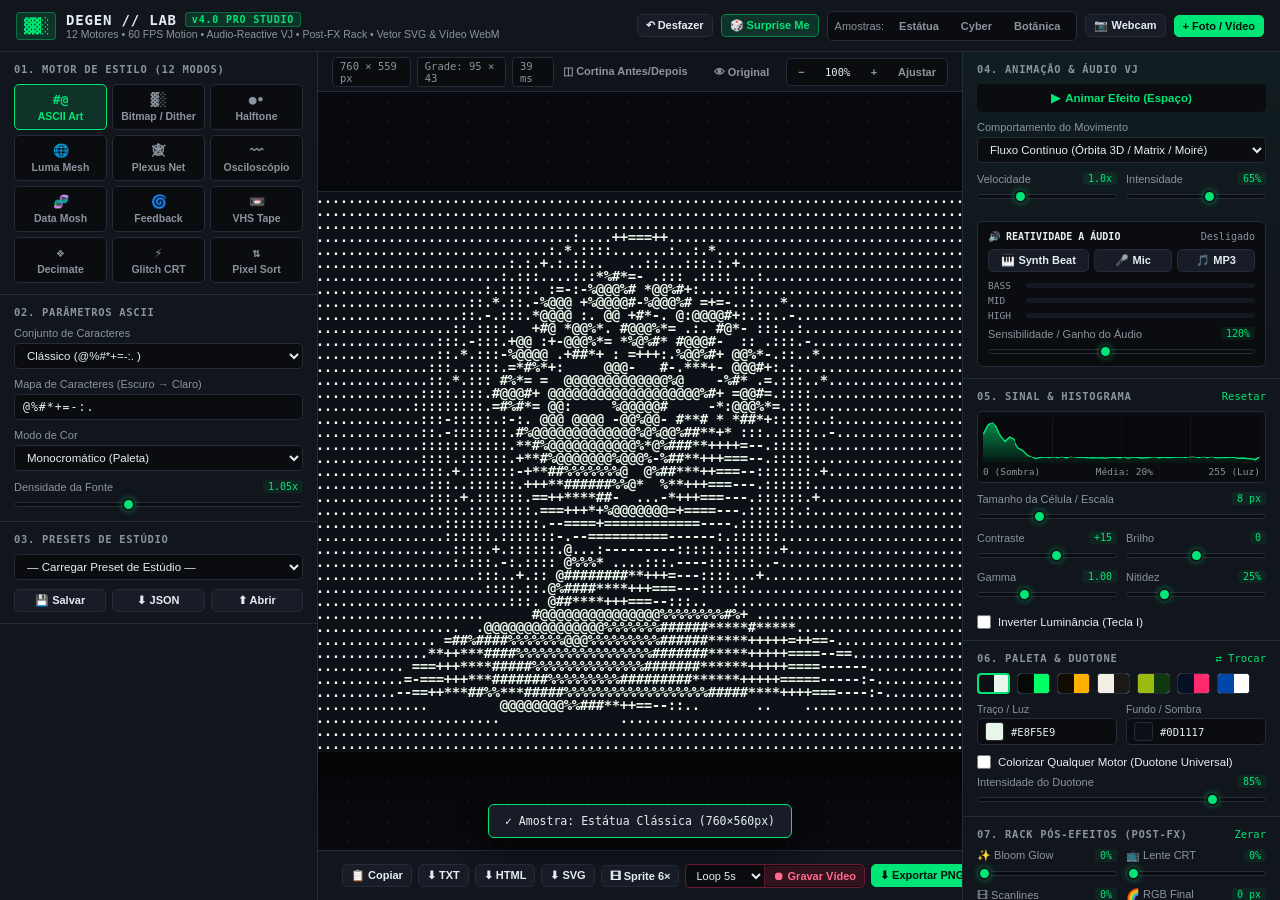
==== DEGEN-LAB-v4-Portable.html @ f3ec1446 "feat: release DEGEN // LAB v4.0 PRO STUDIO (12 generative engines, 60fps motion, audio-reactive VJ, " ====
<!DOCTYPE html>
<html lang="pt-BR">
<head>
  <meta charset="UTF-8" />
  <meta name="viewport" content="width=device-width, initial-scale=1.0" />
  <title>DEGEN // LAB v4.0 PRO — Estúdio de Arte Generativa & Sintetizador Visual</title>
  <style>
:root {
  --bg-root: #0a0c10;
  --bg-panel: #11151c;
  --bg-panel-elevated: #171c26;
  --bg-canvas: #07090c;
  --border-color: #242c3a;
  --border-highlight: #374357;
  --text-primary: #e6edf3;
  --text-secondary: #8b949e;
  --text-muted: #586069;
  --accent: #00e676;
  --accent-hover: #26ff8e;
  --accent-dim: rgba(0, 230, 118, 0.14);
  --amber: #ffb000;
  --danger: #ff3366;
  --danger-dim: rgba(255, 51, 102, 0.16);
  --font-mono: 'JetBrains Mono', 'Fira Code', 'SF Mono', 'Menlo', 'Consolas', monospace;
  --font-sans: -apple-system, BlinkMacSystemFont, 'Inter', 'Segoe UI', Roboto, sans-serif;
}

* {
  box-sizing: border-box;
  margin: 0;
  padding: 0;
}

html, body {
  height: 100%;
  width: 100%;
  background-color: var(--bg-root);
  color: var(--text-primary);
  font-family: var(--font-sans);
  font-size: 12.5px;
  overflow: hidden;
  user-select: none;
}

.app-shell {
  display: flex;
  flex-direction: column;
  height: 100vh;
  width: 100vw;
}

/* Topbar */
.topbar {
  height: 52px;
  background-color: var(--bg-panel);
  border-bottom: 1px solid var(--border-color);
  display: flex;
  align-items: center;
  justify-content: space-between;
  padding: 0 16px;
  flex-shrink: 0;
}

.brand {
  display: flex;
  align-items: center;
  gap: 10px;
}

.brand-badge {
  font-family: var(--font-mono);
  font-size: 15px;
  color: var(--accent);
  background: var(--accent-dim);
  border: 1px solid rgba(0, 230, 118, 0.35);
  padding: 4px 7px;
  border-radius: 4px;
  letter-spacing: -1px;
}

.brand h1 {
  font-family: var(--font-mono);
  font-size: 14px;
  font-weight: 700;
  letter-spacing: 0.8px;
  color: var(--text-primary);
  display: flex;
  align-items: center;
  gap: 8px;
}

.version-tag {
  font-size: 10px;
  color: var(--accent);
  background: var(--accent-dim);
  border: 1px solid rgba(0, 230, 118, 0.3);
  padding: 1px 6px;
  border-radius: 3px;
}

.brand-sub {
  font-size: 10.5px;
  color: var(--text-secondary);
}

.topbar-actions {
  display: flex;
  align-items: center;
  gap: 8px;
}

.sample-group {
  display: flex;
  align-items: center;
  gap: 4px;
  background: var(--bg-root);
  padding: 3px 7px;
  border-radius: 5px;
  border: 1px solid var(--border-color);
}

.label-inline {
  font-size: 11px;
  color: var(--text-secondary);
  margin-right: 2px;
}

/* Workspace Dual-Sidebar Layout */
.workspace {
  display: flex;
  flex: 1;
  overflow: hidden;
}

.sidebar {
  width: 318px;
  background-color: var(--bg-panel);
  overflow-y: auto;
  display: flex;
  flex-direction: column;
  flex-shrink: 0;
}

.sidebar-left {
  border-right: 1px solid var(--border-color);
}

.sidebar-right {
  border-left: 1px solid var(--border-color);
}

.sidebar::-webkit-scrollbar {
  width: 5px;
}

.sidebar::-webkit-scrollbar-thumb {
  background: var(--border-color);
  border-radius: 3px;
}

.panel-section {
  padding: 11px 14px;
  border-bottom: 1px solid var(--border-color);
}

.anim-section {
  background: linear-gradient(180deg, rgba(0, 230, 118, 0.04) 0%, rgba(17, 21, 28, 0) 100%);
}

.section-header {
  display: flex;
  align-items: center;
  justify-content: space-between;
  margin-bottom: 9px;
}

.section-title {
  font-family: var(--font-mono);
  font-size: 10.5px;
  font-weight: 700;
  letter-spacing: 0.7px;
  color: var(--text-secondary);
}

.live-badge {
  font-family: var(--font-mono);
  font-size: 10px;
  font-weight: 700;
  color: var(--accent);
  background: var(--accent-dim);
  padding: 2px 7px;
  border-radius: 10px;
  animation: pulseBadge 1.4s infinite ease-in-out;
}

@keyframes pulseBadge {
  0%, 100% { opacity: 1; }
  50% { opacity: 0.45; }
}

/* Mode Tabs (3x4 Symmetrical Grid) */
.mode-tabs {
  display: grid;
  grid-template-columns: repeat(3, 1fr);
  gap: 5px;
}

.mode-tab {
  background: var(--bg-root);
  border: 1px solid var(--border-color);
  color: var(--text-secondary);
  padding: 7px 4px;
  border-radius: 5px;
  cursor: pointer;
  display: flex;
  flex-direction: column;
  align-items: center;
  gap: 3px;
  font-size: 10.5px;
  font-weight: 600;
  transition: all 0.14s ease;
}

.mode-tab:hover {
  border-color: var(--border-highlight);
  color: var(--text-primary);
}

.mode-tab.active {
  background: var(--accent-dim);
  border-color: var(--accent);
  color: var(--accent);
}

.mode-icon {
  font-family: var(--font-mono);
  font-size: 13px;
  font-weight: 700;
}

/* Animation Toggle Button */
.btn-anim-toggle {
  width: 100%;
  background: var(--bg-root);
  border: 1px solid var(--accent);
  color: var(--accent);
  padding: 8px 10px;
  border-radius: 5px;
  font-family: var(--font-mono);
  font-size: 11.5px;
  font-weight: 700;
  cursor: pointer;
  display: flex;
  align-items: center;
  justify-content: center;
  gap: 8px;
  transition: all 0.15s ease;
}

.btn-anim-toggle:hover {
  background: var(--accent-dim);
}

.btn-anim-toggle.active {
  background: var(--accent);
  color: #03140a;
  box-shadow: 0 0 16px rgba(0, 230, 118, 0.35);
}

/* Audio-Reactive VJ Box */
.audio-box {
  margin-top: 10px;
  padding: 9px 10px;
  background: var(--bg-root);
  border: 1px solid var(--border-color);
  border-radius: 6px;
}

.audio-header {
  display: flex;
  align-items: center;
  justify-content: space-between;
  margin-bottom: 7px;
}

.audio-title {
  font-family: var(--font-mono);
  font-size: 10px;
  font-weight: 700;
  color: var(--text-primary);
}

.audio-status {
  font-family: var(--font-mono);
  font-size: 10px;
  color: var(--text-secondary);
}

.audio-status.live {
  color: var(--amber);
}

.audio-buttons-row {
  display: grid;
  grid-template-columns: 1.3fr 1fr 1fr;
  gap: 5px;
  margin-bottom: 8px;
}

.audio-meters {
  display: flex;
  flex-direction: column;
  gap: 4px;
}

.meter-row {
  display: flex;
  align-items: center;
  gap: 8px;
  font-family: var(--font-mono);
  font-size: 9.5px;
  color: var(--text-secondary);
}

.meter-row span {
  width: 30px;
}

.meter-track {
  flex: 1;
  height: 5px;
  background: #141923;
  border-radius: 3px;
  overflow: hidden;
}

.meter-fill {
  height: 100%;
  width: 0%;
  background: linear-gradient(90deg, var(--accent), var(--amber), var(--danger));
  transition: width 0.04s linear;
}

/* Histogram */
.histogram-wrap {
  background: var(--bg-root);
  border: 1px solid var(--border-color);
  border-radius: 5px;
  padding: 5px;
  margin-bottom: 9px;
}

#histogram-canvas {
  width: 100%;
  height: 46px;
  display: block;
  border-radius: 3px;
}

.histogram-meta {
  display: flex;
  justify-content: space-between;
  font-family: var(--font-mono);
  font-size: 9.5px;
  color: var(--text-secondary);
  margin-top: 3px;
}

/* Preset Actions */
.preset-actions-row {
  display: grid;
  grid-template-columns: repeat(3, 1fr);
  gap: 6px;
}

/* Controls */
.two-col-controls {
  display: grid;
  grid-template-columns: 1fr 1fr;
  gap: 9px;
}

.control-group {
  margin-bottom: 9px;
}

.control-group:last-child {
  margin-bottom: 0;
}

.control-group label {
  display: block;
  font-size: 11px;
  color: var(--text-secondary);
  margin-bottom: 4px;
}

.control-label-row {
  display: flex;
  justify-content: space-between;
  align-items: center;
  margin-bottom: 3px;
}

.control-label-row label {
  margin-bottom: 0;
}

.control-value {
  font-family: var(--font-mono);
  font-size: 10px;
  color: var(--accent);
  background: rgba(0, 230, 118, 0.08);
  padding: 1px 5px;
  border-radius: 3px;
}

select,
input[type="text"] {
  width: 100%;
  background: var(--bg-root);
  border: 1px solid var(--border-color);
  color: var(--text-primary);
  padding: 5px 8px;
  border-radius: 5px;
  font-size: 11.5px;
  font-family: var(--font-sans);
  outline: none;
  transition: border-color 0.15s;
}

input[type="text"] {
  font-family: var(--font-mono);
  letter-spacing: 1px;
}

select:focus,
input[type="text"]:focus {
  border-color: var(--accent);
}

/* Range Sliders */
input[type="range"] {
  -webkit-appearance: none;
  appearance: none;
  width: 100%;
  height: 5px;
  background: var(--bg-root);
  border: 1px solid var(--border-color);
  border-radius: 4px;
  outline: none;
  cursor: pointer;
}

input[type="range"]::-webkit-slider-thumb {
  -webkit-appearance: none;
  appearance: none;
  width: 13px;
  height: 13px;
  border-radius: 50%;
  background: var(--accent);
  cursor: pointer;
  border: 2px solid var(--bg-panel);
  box-shadow: 0 0 6px rgba(0, 230, 118, 0.5);
}

.checkbox-row {
  margin-top: 6px;
}

.toggle-label {
  display: flex;
  align-items: center;
  gap: 7px;
  cursor: pointer;
  font-size: 11.5px;
  color: var(--text-primary);
}

.toggle-label input[type="checkbox"] {
  accent-color: var(--accent);
  width: 14px;
  height: 14px;
  cursor: pointer;
}

/* Palette & Color Pickers */
.palette-presets {
  display: flex;
  gap: 7px;
  margin-bottom: 9px;
  flex-wrap: wrap;
}

.palette-chip {
  width: 33px;
  height: 21px;
  border-radius: 4px;
  border: 1px solid var(--border-color);
  overflow: hidden;
  display: flex;
  cursor: pointer;
  padding: 0;
  transition: transform 0.12s, border-color 0.12s;
}

.palette-chip:hover {
  transform: translateY(-1px);
  border-color: var(--text-primary);
}

.palette-chip.active {
  border: 2px solid var(--accent);
  box-shadow: 0 0 0 1px var(--bg-panel);
}

.palette-chip span {
  flex: 1;
  height: 100%;
}

.color-pickers-row {
  display: grid;
  grid-template-columns: 1fr 1fr;
  gap: 9px;
}

.color-picker-field label {
  display: block;
  font-size: 10.5px;
  color: var(--text-secondary);
  margin-bottom: 3px;
}

.color-input-wrap {
  display: flex;
  align-items: center;
  gap: 7px;
  background: var(--bg-root);
  border: 1px solid var(--border-color);
  padding: 3px 7px;
  border-radius: 5px;
}

.color-input-wrap input[type="color"] {
  -webkit-appearance: none;
  border: none;
  width: 19px;
  height: 19px;
  border-radius: 3px;
  cursor: pointer;
  background: transparent;
}

.color-input-wrap input[type="color"]::-webkit-color-swatch-wrapper {
  padding: 0;
}

.color-input-wrap input[type="color"]::-webkit-color-swatch {
  border: 1px solid var(--border-color);
  border-radius: 3px;
}

.color-input-wrap span {
  font-family: var(--font-mono);
  font-size: 10.5px;
  color: var(--text-primary);
}

/* Buttons */
.btn {
  display: inline-flex;
  align-items: center;
  justify-content: center;
  gap: 5px;
  padding: 6px 11px;
  border-radius: 5px;
  font-size: 11.5px;
  font-weight: 600;
  cursor: pointer;
  border: 1px solid transparent;
  transition: all 0.15s ease;
  font-family: var(--font-sans);
  white-space: nowrap;
}

.btn-sm {
  padding: 4px 8px;
  font-size: 11px;
}

.btn-primary {
  background-color: var(--accent);
  color: #04120a;
  border-color: var(--accent);
}

.btn-primary:hover {
  background-color: var(--accent-hover);
}

.btn-secondary {
  background-color: var(--bg-panel-elevated);
  color: var(--text-primary);
  border-color: var(--border-color);
}

.btn-secondary:hover,
.btn-secondary.active {
  border-color: var(--accent);
  background-color: #212836;
}

.btn-accent-outline {
  background-color: var(--accent-dim);
  color: var(--accent);
  border-color: rgba(0, 230, 118, 0.45);
}

.btn-accent-outline:hover {
  background-color: var(--accent);
  color: #04120a;
}

.record-group {
  display: inline-flex;
  align-items: center;
  background: var(--bg-root);
  border: 1px solid rgba(255, 51, 102, 0.4);
  border-radius: 5px;
  overflow: hidden;
}

.record-group select {
  width: auto;
  border: none;
  background: transparent;
  padding: 4px 6px;
  font-size: 11px;
  color: var(--text-primary);
  border-right: 1px solid rgba(255, 51, 102, 0.3);
  border-radius: 0;
}

.record-group .btn-record {
  border: none;
  border-radius: 0;
}

.btn-record {
  background-color: var(--danger-dim);
  color: #ff6b8e;
  border-color: rgba(255, 51, 102, 0.45);
}

.btn-record:hover {
  background-color: rgba(255, 51, 102, 0.28);
  color: #ffffff;
}

.btn-record.recording {
  background-color: var(--danger);
  color: #ffffff;
  border-color: var(--danger);
  animation: pulseBadge 1s infinite;
}

.btn-ghost {
  background-color: transparent;
  color: var(--text-secondary);
  border-color: transparent;
}

.btn-ghost:hover,
.btn-ghost.active {
  background-color: var(--bg-panel-elevated);
  color: var(--text-primary);
  border-color: var(--border-color);
}

.btn-link {
  background: none;
  border: none;
  color: var(--accent);
  font-size: 10.5px;
  cursor: pointer;
  font-family: var(--font-mono);
}

.btn-link:hover {
  text-decoration: underline;
}

/* Viewport Area */
.viewport-area {
  flex: 1;
  display: flex;
  flex-direction: column;
  background-color: var(--bg-canvas);
  position: relative;
  overflow: hidden;
}

.viewport-toolbar {
  height: 40px;
  background-color: rgba(17, 21, 28, 0.9);
  border-bottom: 1px solid var(--border-color);
  display: flex;
  align-items: center;
  justify-content: space-between;
  padding: 0 14px;
  flex-shrink: 0;
}

.stats-bar {
  display: flex;
  align-items: center;
  gap: 6px;
}

.stat-pill {
  font-family: var(--font-mono);
  font-size: 10.5px;
  color: var(--text-secondary);
  background: var(--bg-root);
  border: 1px solid var(--border-color);
  padding: 2px 7px;
  border-radius: 4px;
}

.view-controls {
  display: flex;
  align-items: center;
  gap: 8px;
}

.zoom-controls {
  display: flex;
  align-items: center;
  gap: 3px;
  background: var(--bg-root);
  border: 1px solid var(--border-color);
  border-radius: 5px;
  padding: 2px;
}

.zoom-label {
  font-family: var(--font-mono);
  font-size: 10.5px;
  min-width: 42px;
  text-align: center;
  color: var(--text-primary);
}

/* Canvas Stage */
.canvas-stage {
  flex: 1;
  display: flex;
  align-items: center;
  justify-content: center;
  overflow: hidden;
  position: relative;
  padding: 20px;
  cursor: grab;
  background-image:
    radial-gradient(rgba(255, 255, 255, 0.06) 1px, transparent 1px);
  background-size: 20px 20px;
}

.canvas-stage.panning {
  cursor: grabbing;
}

.canvas-wrapper {
  position: relative;
  display: inline-flex;
  box-shadow: 0 18px 50px rgba(0, 0, 0, 0.75), 0 0 0 1px var(--border-color);
  border-radius: 2px;
  transform-origin: center center;
}

canvas {
  display: block;
  image-rendering: pixelated;
  image-rendering: crisp-edges;
}

/* Split-Screen Wipe Overlay */
#original-canvas.split-active {
  display: block !important;
  position: absolute;
  top: 0;
  left: 0;
  width: 100%;
  height: 100%;
  pointer-events: none;
}

.split-divider {
  position: absolute;
  top: 0;
  bottom: 0;
  left: 50%;
  width: 2px;
  background: var(--accent);
  box-shadow: 0 0 10px rgba(0, 230, 118, 0.8);
  cursor: ew-resize;
  z-index: 15;
}

.split-handle {
  position: absolute;
  top: 50%;
  left: 50%;
  transform: translate(-50%, -50%);
  background: var(--bg-panel);
  border: 1px solid var(--accent);
  color: var(--accent);
  font-family: var(--font-mono);
  font-size: 10px;
  font-weight: 700;
  padding: 4px 7px;
  border-radius: 12px;
  white-space: nowrap;
  box-shadow: 0 4px 14px rgba(0, 0, 0, 0.6);
}

.split-tag {
  position: absolute;
  top: 10px;
  font-family: var(--font-mono);
  font-size: 9px;
  font-weight: 700;
  padding: 2px 6px;
  border-radius: 3px;
  background: rgba(10, 12, 16, 0.8);
  border: 1px solid var(--border-color);
  color: var(--text-primary);
  pointer-events: none;
}

.split-tag-left {
  right: 10px;
}

.split-tag-right {
  left: 10px;
  color: var(--accent);
}

/* Drag & Drop Overlay */
.drop-overlay {
  position: absolute;
  inset: 12px;
  background: rgba(10, 12, 16, 0.88);
  border: 2px dashed var(--accent);
  border-radius: 10px;
  display: flex;
  align-items: center;
  justify-content: center;
  z-index: 20;
}

.drop-box {
  text-align: center;
  color: var(--text-primary);
}

.drop-icon {
  font-size: 36px;
  color: var(--accent);
  display: block;
  margin-bottom: 8px;
}

.drop-box p {
  font-size: 16px;
  font-weight: 600;
  margin-bottom: 4px;
}

.drop-box span {
  font-size: 12px;
  color: var(--text-secondary);
}

/* Bottom Export Bar */
.export-bar {
  height: 50px;
  background-color: var(--bg-panel);
  border-top: 1px solid var(--border-color);
  display: flex;
  align-items: center;
  justify-content: space-between;
  padding: 0 14px;
  flex-shrink: 0;
  gap: 10px;
}

.export-hint {
  font-size: 11px;
  color: var(--text-secondary);
  white-space: nowrap;
  overflow: hidden;
  text-overflow: ellipsis;
}

.export-hint kbd {
  font-family: var(--font-mono);
  font-size: 10px;
  background: var(--bg-root);
  border: 1px solid var(--border-color);
  padding: 1px 5px;
  border-radius: 3px;
  color: var(--text-primary);
}

.export-buttons {
  display: flex;
  align-items: center;
  gap: 6px;
}

/* Toast */
.toast {
  position: fixed;
  bottom: 62px;
  left: 50%;
  transform: translateX(-50%);
  background: var(--bg-panel-elevated);
  border: 1px solid var(--accent);
  color: var(--text-primary);
  padding: 9px 16px;
  border-radius: 6px;
  font-family: var(--font-mono);
  font-size: 11.5px;
  box-shadow: 0 8px 24px rgba(0, 0, 0, 0.65);
  z-index: 100;
}

.hidden {
  display: none !important;
}

</style>
</head>
<body>
  <div class="app-shell">
    <!-- Top Header -->
    <header class="topbar">
      <div class="brand">
        <span class="brand-badge">▓▓░</span>
        <div>
          <h1>DEGEN // LAB <span class="version-tag">v4.0 PRO STUDIO</span></h1>
          <p class="brand-sub">12 Motores • 60 FPS Motion • Audio-Reactive VJ • Post-FX Rack • Vetor SVG & Vídeo WebM</p>
        </div>
      </div>

      <div class="topbar-actions">
        <button class="btn btn-secondary btn-sm" id="btn-undo" title="Desfazer última alteração (Ctrl/Cmd + Z)">
          ↶ Desfazer
        </button>
        <button class="btn btn-accent-outline btn-sm" id="btn-randomize" title="Gerar variação criativa nos parâmetros atuais (Tecla D)">
          🎲 Surprise Me
        </button>

        <div class="sample-group">
          <span class="label-inline">Amostras:</span>
          <button class="btn btn-ghost btn-sm" data-sample="portrait" title="Retrato Escultural com Sombras">Estátua</button>
          <button class="btn btn-ghost btn-sm" data-sample="cyber" title="Cena Geométrica Synthwave">Cyber</button>
          <button class="btn btn-ghost btn-sm" data-sample="flora" title="Composição Orgânica e Radial">Botânica</button>
        </div>

        <button class="btn btn-secondary btn-sm" id="btn-webcam" title="Usar câmera ao vivo">
          📷 Webcam
        </button>

        <label class="btn btn-primary btn-sm" for="file-input">
          <span>+ Foto / Vídeo</span>
          <input type="file" id="file-input" accept="image/*,video/*" hidden />
        </label>
      </div>
    </header>

    <!-- Main Dual-Sidebar Workspace -->
    <div class="workspace">
      <!-- LEFT SIDEBAR: Motors, Mode Params & Presets -->
      <aside class="sidebar sidebar-left">
        <!-- 01. Style Tabs (12 Motors in 3x4 Grid) -->
        <section class="panel-section">
          <div class="section-header">
            <span class="section-title">01. MOTOR DE ESTILO (12 MODOS)</span>
          </div>
          <div class="mode-tabs" role="tablist">
            <button class="mode-tab active" data-mode="ascii" role="tab">
              <span class="mode-icon">#@</span>
              <span>ASCII Art</span>
            </button>
            <button class="mode-tab" data-mode="bitmap" role="tab">
              <span class="mode-icon">▓░</span>
              <span>Bitmap / Dither</span>
            </button>
            <button class="mode-tab" data-mode="halftone" role="tab">
              <span class="mode-icon">●•</span>
              <span>Halftone</span>
            </button>
            <button class="mode-tab" data-mode="lumamesh" role="tab">
              <span class="mode-icon">🌐</span>
              <span>Luma Mesh</span>
            </button>
            <button class="mode-tab" data-mode="plexus" role="tab">
              <span class="mode-icon">🕸</span>
              <span>Plexus Net</span>
            </button>
            <button class="mode-tab" data-mode="waves" role="tab">
              <span class="mode-icon">〰</span>
              <span>Osciloscópio</span>
            </button>
            <button class="mode-tab" data-mode="datamosh" role="tab">
              <span class="mode-icon">🧬</span>
              <span>Data Mosh</span>
            </button>
            <button class="mode-tab" data-mode="feedback" role="tab">
              <span class="mode-icon">🌀</span>
              <span>Feedback</span>
            </button>
            <button class="mode-tab" data-mode="vhs" role="tab">
              <span class="mode-icon">📼</span>
              <span>VHS Tape</span>
            </button>
            <button class="mode-tab" data-mode="decimate" role="tab">
              <span class="mode-icon">❖</span>
              <span>Decimate</span>
            </button>
            <button class="mode-tab" data-mode="glitch" role="tab">
              <span class="mode-icon">⚡</span>
              <span>Glitch CRT</span>
            </button>
            <button class="mode-tab" data-mode="pixelsort" role="tab">
              <span class="mode-icon">⇅</span>
              <span>Pixel Sort</span>
            </button>
          </div>
        </section>

        <!-- 02. Mode-Specific Settings: ASCII -->
        <section class="panel-section mode-panel" id="panel-ascii">
          <div class="section-header">
            <span class="section-title">02. PARÂMETROS ASCII</span>
          </div>

          <div class="control-group">
            <label for="ascii-charset-preset">Conjunto de Caracteres</label>
            <select id="ascii-charset-preset">
              <option value="standard">Clássico (@%#*+=-:. )</option>
              <option value="detailed">Detalhado (70 níveis)</option>
              <option value="blocks">Blocos Unicode (█▓▒░ )</option>
              <option value="minimal">Minimalista (#+. )</option>
              <option value="binary">Binário (01 )</option>
              <option value="matrix">Matrix / Cyber (日ﾊﾐﾋｰｳｼﾅﾓ...)</option>
              <option value="custom">Customizado...</option>
            </select>
          </div>

          <div class="control-group">
            <label for="ascii-custom-chars">Mapa de Caracteres (Escuro → Claro)</label>
            <input type="text" id="ascii-custom-chars" value="@%#*+=-:. " spellcheck="false" />
          </div>

          <div class="control-group">
            <label for="ascii-color-mode">Modo de Cor</label>
            <select id="ascii-color-mode">
              <option value="mono">Monocromático (Paleta)</option>
              <option value="color">Cores Originais da Foto</option>
            </select>
          </div>

          <div class="control-group">
            <div class="control-label-row">
              <label for="ascii-font-scale">Densidade da Fonte</label>
              <span class="control-value" id="val-ascii-font-scale">1.05x</span>
            </div>
            <input type="range" id="ascii-font-scale" min="0.7" max="1.6" step="0.05" value="1.05" />
          </div>
        </section>

        <!-- 02. Mode-Specific Settings: BITMAP / DITHER -->
        <section class="panel-section mode-panel hidden" id="panel-bitmap">
          <div class="section-header">
            <span class="section-title">02. BITMAP & MULTI-PALETA</span>
          </div>

          <div class="control-group">
            <label for="bitmap-palette-mode">Hardware / Modo de Cores</label>
            <select id="bitmap-palette-mode">
              <option value="1bit">1-Bit Clássico (2 Cores da Paleta)</option>
              <option value="gameboy">GameBoy DMG-01 (4 Tons de Verde)</option>
              <option value="cga">IBM PC CGA (4 Cores Cyan/Magenta)</option>
              <option value="cyber">Cyberpunk Neon (8 Cores)</option>
              <option value="pico8">PICO-8 Fantasy Console (16 Cores)</option>
              <option value="c64">Commodore 64 VIC-II (16 Cores)</option>
            </select>
          </div>

          <div class="control-group">
            <label for="bitmap-algo">Algoritmo de Dithering</label>
            <select id="bitmap-algo">
              <optgroup label="Difusão de Erro (Orgânico)">
                <option value="atkinson">Atkinson (Macintosh 1984)</option>
                <option value="floyd">Floyd-Steinberg (Clássico)</option>
                <option value="sierra">Sierra Lite (Suave)</option>
              </optgroup>
              <optgroup label="Matriz Ordenada (Pixel / Retrô)">
                <option value="bayer2">Matriz de Bayer 2×2</option>
                <option value="bayer4">Matriz de Bayer 4×4</option>
                <option value="bayer8">Matriz de Bayer 8×8</option>
              </optgroup>
              <optgroup label="Limiar & Ruído">
                <option value="threshold">Threshold Puro (Stencil)</option>
                <option value="random">Ruído Estocástico (Film Grain)</option>
              </optgroup>
            </select>
          </div>

          <div class="control-group">
            <div class="control-label-row">
              <label for="bitmap-threshold">Limiar (Threshold / Bias)</label>
              <span class="control-value" id="val-bitmap-threshold">128</span>
            </div>
            <input type="range" id="bitmap-threshold" min="16" max="240" step="1" value="128" />
          </div>

          <div class="control-group">
            <div class="control-label-row">
              <label for="bitmap-bleed">Intensidade de Difusão</label>
              <span class="control-value" id="val-bitmap-bleed">100%</span>
            </div>
            <input type="range" id="bitmap-bleed" min="20" max="150" step="5" value="100" />
          </div>
        </section>

        <!-- 02. Mode-Specific Settings: HALFTONE -->
        <section class="panel-section mode-panel hidden" id="panel-halftone">
          <div class="section-header">
            <span class="section-title">02. RETÍCULA HALFTONE</span>
          </div>

          <div class="control-group">
            <label for="halftone-shape">Geometria da Retícula</label>
            <select id="halftone-shape">
              <option value="circle">Pontos Circulares (Jornal / Pop Art)</option>
              <option value="cmyk">CMYK Offset (Impressão 4 Cores)</option>
              <option value="line">Linhas / Gravura (Scanlines)</option>
              <option value="diamond">Diamantes (Losangos)</option>
              <option value="cross">Cruzes Técnicas (+)</option>
              <option value="square">Quadrados Modulares</option>
            </select>
          </div>

          <div class="control-group">
            <div class="control-label-row">
              <label for="halftone-angle">Ângulo da Grade</label>
              <span class="control-value" id="val-halftone-angle">22°</span>
            </div>
            <input type="range" id="halftone-angle" min="0" max="90" step="1" value="22" />
          </div>

          <div class="control-group">
            <div class="control-label-row">
              <label for="halftone-scale">Ganho do Ponto (Escala Máx.)</label>
              <span class="control-value" id="val-halftone-scale">1.15x</span>
            </div>
            <input type="range" id="halftone-scale" min="0.5" max="1.8" step="0.05" value="1.15" />
          </div>
        </section>

        <!-- 02. Mode-Specific Settings: LUMA MESH 3D -->
        <section class="panel-section mode-panel hidden" id="panel-lumamesh">
          <div class="section-header">
            <span class="section-title">02. LUMA MESH 3D (LIGHT GRID)</span>
          </div>

          <div class="control-group">
            <label for="mesh-topology">Topologia da Malha 3D</label>
            <select id="mesh-topology">
              <option value="grid">Grade Wireframe de Luz (Quads)</option>
              <option value="triangles">Terreno Triangulado 3D</option>
              <option value="dots">Nuvem de Pontos Luminosos (3D Dots)</option>
              <option value="facets">Facetas Poligonais Oclusas</option>
            </select>
          </div>

          <div class="control-group">
            <div class="control-label-row">
              <label for="mesh-depth">Extrusão de Profundidade (Eixo Z)</label>
              <span class="control-value" id="val-mesh-depth">110</span>
            </div>
            <input type="range" id="mesh-depth" min="10" max="240" step="5" value="110" />
          </div>

          <div class="two-col-controls">
            <div class="control-group">
              <div class="control-label-row">
                <label for="mesh-pitch">Inclinação X</label>
                <span class="control-value" id="val-mesh-pitch">38°</span>
              </div>
              <input type="range" id="mesh-pitch" min="-65" max="75" step="1" value="38" />
            </div>

            <div class="control-group">
              <div class="control-label-row">
                <label for="mesh-yaw">Rotação Y</label>
                <span class="control-value" id="val-mesh-yaw">-18°</span>
              </div>
              <input type="range" id="mesh-yaw" min="-75" max="75" step="1" value="-18" />
            </div>
          </div>

          <div class="two-col-controls">
            <div class="control-group">
              <div class="control-label-row">
                <label for="mesh-stroke">Traço / Ponto</label>
                <span class="control-value" id="val-mesh-stroke">1.2 px</span>
              </div>
              <input type="range" id="mesh-stroke" min="0.5" max="4.0" step="0.1" value="1.2" />
            </div>

            <div class="control-group">
              <label for="mesh-color-mode">Cor da Grade</label>
              <select id="mesh-color-mode">
                <option value="color">Cor da Foto</option>
                <option value="mono">Paleta 3D</option>
              </select>
            </div>
          </div>
        </section>

        <!-- 02. Mode-Specific Settings: PLEXUS NET (12th Motor) -->
        <section class="panel-section mode-panel hidden" id="panel-plexus">
          <div class="section-header">
            <span class="section-title">02. PLEXUS / VORONOI NETWORK</span>
          </div>

          <div class="control-group">
            <label for="plexus-style">Estrutura da Rede</label>
            <select id="plexus-style">
              <option value="network">Constelação Neural (Nós + Conexões)</option>
              <option value="poly">Malha Low-Poly Triangulada</option>
              <option value="voronoi">Células Orgânicas de Voronoi</option>
            </select>
          </div>

          <div class="control-group">
            <div class="control-label-row">
              <label for="plexus-radius">Raio Máximo de Conexão</label>
              <span class="control-value" id="val-plexus-radius">165%</span>
            </div>
            <input type="range" id="plexus-radius" min="80" max="260" step="5" value="165" />
          </div>

          <div class="control-group">
            <div class="control-label-row">
              <label for="plexus-jitter">Dispersão Orgânica dos Nós</label>
              <span class="control-value" id="val-plexus-jitter">65%</span>
            </div>
            <input type="range" id="plexus-jitter" min="0" max="100" step="5" value="65" />
          </div>

          <div class="two-col-controls">
            <div class="control-group">
              <div class="control-label-row">
                <label for="plexus-node-size">Tamanho do Nó</label>
                <span class="control-value" id="val-plexus-node-size">2.4 px</span>
              </div>
              <input type="range" id="plexus-node-size" min="0" max="6.0" step="0.2" value="2.4" />
            </div>

            <div class="control-group">
              <label for="plexus-color-mode">Modo de Cor</label>
              <select id="plexus-color-mode">
                <option value="color">Cor da Foto</option>
                <option value="mono">Paleta</option>
              </select>
            </div>
          </div>
        </section>

        <!-- 02. Mode-Specific Settings: DATA MOSH -->
        <section class="panel-section mode-panel hidden" id="panel-datamosh">
          <div class="section-header">
            <span class="section-title">02. DATA MOSH (P-FRAME GLITCH)</span>
            <button class="btn-link" id="btn-reset-mosh" title="Restaurar quadro I-Frame limpo">Limpar</button>
          </div>

          <button class="btn btn-secondary" id="btn-drop-iframe" style="width:100%; margin-bottom:10px;">
            💥 Drop I-Frame (Injetar Pulso Mosh)
          </button>

          <div class="two-col-controls">
            <div class="control-group">
              <label for="mosh-vector-style">Campo de Vetores</label>
              <select id="mosh-vector-style">
                <option value="flow">Fluxo Turbulento</option>
                <option value="gravity">Derretimento ↓</option>
                <option value="explode">Radial / Pulso</option>
              </select>
            </div>

            <div class="control-group">
              <div class="control-label-row">
                <label for="mosh-block-size">Macrobloco</label>
                <span class="control-value" id="val-mosh-block-size">12 px</span>
              </div>
              <input type="range" id="mosh-block-size" min="4" max="32" step="2" value="12" />
            </div>
          </div>

          <div class="control-group">
            <div class="control-label-row">
              <label for="mosh-smear">Arrasto de Vetores (Motion Smear)</label>
              <span class="control-value" id="val-mosh-smear">65%</span>
            </div>
            <input type="range" id="mosh-smear" min="10" max="100" step="5" value="65" />
          </div>

          <div class="control-group">
            <div class="control-label-row">
              <label for="mosh-persistence">Persistência Temporal (P-Frame Hold)</label>
              <span class="control-value" id="val-mosh-persistence">84%</span>
            </div>
            <input type="range" id="mosh-persistence" min="30" max="98" step="2" value="84" />
          </div>

          <div class="control-group">
            <div class="control-label-row">
              <label for="mosh-corruption">Resíduo de Quantização YUV</label>
              <span class="control-value" id="val-mosh-corruption">35%</span>
            </div>
            <input type="range" id="mosh-corruption" min="0" max="100" step="5" value="35" />
          </div>
        </section>

        <!-- 02. Mode-Specific Settings: FEEDBACK -->
        <section class="panel-section mode-panel hidden" id="panel-feedback">
          <div class="section-header">
            <span class="section-title">02. FEEDBACK (MOTION TRAILS)</span>
            <button class="btn-link" id="btn-reset-feedback" title="Limpar buffer de realimentação">Limpar</button>
          </div>

          <div class="control-group">
            <label for="fb-blend">Modo de Realimentação Óptica</label>
            <select id="fb-blend">
              <option value="screen">Luz Aditiva (Screen Glow Trails)</option>
              <option value="difference">Inversão Psicodélica (Difference)</option>
              <option value="source-over">Eco Fantasma Sólido (Over)</option>
            </select>
          </div>

          <div class="control-group">
            <div class="control-label-row">
              <label for="fb-decay">Persistência do Rastro (Decay)</label>
              <span class="control-value" id="val-fb-decay">82%</span>
            </div>
            <input type="range" id="fb-decay" min="40" max="96" step="2" value="82" />
          </div>

          <div class="two-col-controls">
            <div class="control-group">
              <div class="control-label-row">
                <label for="fb-zoom">Túnel (Zoom)</label>
                <span class="control-value" id="val-fb-zoom">+4%</span>
              </div>
              <input type="range" id="fb-zoom" min="-15" max="15" step="1" value="4" />
            </div>

            <div class="control-group">
              <div class="control-label-row">
                <label for="fb-spin">Espiral (Giro)</label>
                <span class="control-value" id="val-fb-spin">2.5°</span>
              </div>
              <input type="range" id="fb-spin" min="-15" max="15" step="0.5" value="2.5" />
            </div>
          </div>

          <div class="control-group">
            <div class="control-label-row">
              <label for="fb-color-shift">Defasagem Cromática (Hue Shift)</label>
              <span class="control-value" id="val-fb-color-shift">45%</span>
            </div>
            <input type="range" id="fb-color-shift" min="0" max="100" step="5" value="45" />
          </div>
        </section>

        <!-- 02. Mode-Specific Settings: VHS TAPE -->
        <section class="panel-section mode-panel hidden" id="panel-vhs">
          <div class="section-header">
            <span class="section-title">02. VHS ANALOG TAPE DECK</span>
          </div>

          <div class="control-group">
            <div class="control-label-row">
              <label for="vhs-chroma">Vazamento de Cor NTSC (Chroma Bleed)</label>
              <span class="control-value" id="val-vhs-chroma">65%</span>
            </div>
            <input type="range" id="vhs-chroma" min="0" max="100" step="5" value="65" />
          </div>

          <div class="control-group">
            <div class="control-label-row">
              <label for="vhs-tracking">Ruga de Fita & Erro de Tracking</label>
              <span class="control-value" id="val-vhs-tracking">45%</span>
            </div>
            <input type="range" id="vhs-tracking" min="0" max="100" step="5" value="45" />
          </div>

          <div class="control-group">
            <div class="control-label-row">
              <label for="vhs-flutter">Oscilação Horizontal (Timebase Jitter)</label>
              <span class="control-value" id="val-vhs-flutter">40%</span>
            </div>
            <input type="range" id="vhs-flutter" min="0" max="100" step="5" value="40" />
          </div>

          <div class="control-group">
            <div class="control-label-row">
              <label for="vhs-noise">Hiss Magnético & Granulação</label>
              <span class="control-value" id="val-vhs-noise">35%</span>
            </div>
            <input type="range" id="vhs-noise" min="0" max="100" step="5" value="35" />
          </div>

          <div class="checkbox-row">
            <label class="toggle-label">
              <input type="checkbox" id="vhs-osd" checked />
              <span>Exibir OSD do Videocassete (PLAY ► / 1994)</span>
            </label>
          </div>
        </section>

        <!-- 02. Mode-Specific Settings: DECIMATE -->
        <section class="panel-section mode-panel hidden" id="panel-decimate">
          <div class="section-header">
            <span class="section-title">02. DECIMATE (MULTI-PASS SHAPES)</span>
          </div>

          <div class="control-group">
            <label for="decimate-style">Geometria de Subdivisão</label>
            <select id="decimate-style">
              <option value="complex">Formas Complexas Multi-Passo (Bauhaus Glitch)</option>
              <option value="quadtree">Malha Quadtree Arquitetônica</option>
              <option value="xor">Síntese Bitwise XOR Fractal</option>
            </select>
          </div>

          <div class="two-col-controls">
            <div class="control-group">
              <div class="control-label-row">
                <label for="decimate-passes">Passos (Níveis)</label>
                <span class="control-value" id="val-decimate-passes">5</span>
              </div>
              <input type="range" id="decimate-passes" min="2" max="7" step="1" value="5" />
            </div>

            <div class="control-group">
              <label for="decimate-color-mode">Modo de Cor</label>
              <select id="decimate-color-mode">
                <option value="mono">Paleta</option>
                <option value="color">Cor Bitcrush</option>
              </select>
            </div>
          </div>

          <div class="control-group">
            <div class="control-label-row">
              <label for="decimate-detail">Sensibilidade de Subdivisão</label>
              <span class="control-value" id="val-decimate-detail">65%</span>
            </div>
            <input type="range" id="decimate-detail" min="10" max="100" step="5" value="65" />
          </div>

          <div class="control-group">
            <div class="control-label-row">
              <label for="decimate-warp">Dobramento Espacial (Glitch Fold)</label>
              <span class="control-value" id="val-decimate-warp">40%</span>
            </div>
            <input type="range" id="decimate-warp" min="0" max="100" step="5" value="40" />
          </div>
        </section>

        <!-- 02. Mode-Specific Settings: GLITCH / CRT -->
        <section class="panel-section mode-panel hidden" id="panel-glitch">
          <div class="section-header">
            <span class="section-title">02. GLITCH DIGITAL & CRT</span>
            <button class="btn-link" id="btn-reroll-glitch" title="Gerar nova semente aleatória de Glitch">🎲 Re-sortear</button>
          </div>

          <div class="control-group">
            <div class="control-label-row">
              <label for="glitch-slices">Fatiamento Horizontal (Tearing)</label>
              <span class="control-value" id="val-glitch-slices">45%</span>
            </div>
            <input type="range" id="glitch-slices" min="0" max="100" step="1" value="45" />
          </div>

          <div class="control-group">
            <div class="control-label-row">
              <label for="glitch-rgb">Aberração Cromática (RGB Split)</label>
              <span class="control-value" id="val-glitch-rgb">18 px</span>
            </div>
            <input type="range" id="glitch-rgb" min="0" max="60" step="1" value="18" />
          </div>

          <div class="control-group">
            <div class="control-label-row">
              <label for="glitch-blocks">Corrupção de Blocos</label>
              <span class="control-value" id="val-glitch-blocks">30%</span>
            </div>
            <input type="range" id="glitch-blocks" min="0" max="100" step="1" value="30" />
          </div>

          <div class="control-group">
            <div class="control-label-row">
              <label for="glitch-scanlines">Scanlines CRT</label>
              <span class="control-value" id="val-glitch-scanlines">40%</span>
            </div>
            <input type="range" id="glitch-scanlines" min="0" max="100" step="5" value="40" />
          </div>
        </section>

        <!-- 02. Mode-Specific Settings: PIXEL SORT -->
        <section class="panel-section mode-panel hidden" id="panel-pixelsort">
          <div class="section-header">
            <span class="section-title">02. PIXEL SORTING (DERRETIMENTO)</span>
          </div>

          <div class="two-col-controls">
            <div class="control-group">
              <label for="sort-direction">Direção</label>
              <select id="sort-direction">
                <option value="vertical">Vertical (↓)</option>
                <option value="horizontal">Horizontal (→)</option>
                <option value="both">Cruzado (↓ + →)</option>
              </select>
            </div>

            <div class="control-group">
              <label for="sort-metric">Ordenar Por</label>
              <select id="sort-metric">
                <option value="luma">Luminância</option>
                <option value="hue">Matiz (Cor)</option>
                <option value="saturation">Saturação</option>
              </select>
            </div>
          </div>

          <div class="control-group">
            <div class="control-label-row">
              <label for="sort-min">Limiar Mínimo (Início do Feixe)</label>
              <span class="control-value" id="val-sort-min">45</span>
            </div>
            <input type="range" id="sort-min" min="0" max="240" step="5" value="45" />
          </div>

          <div class="control-group">
            <div class="control-label-row">
              <label for="sort-max">Limiar Máximo (Teto do Feixe)</label>
              <span class="control-value" id="val-sort-max">210</span>
            </div>
            <input type="range" id="sort-max" min="15" max="255" step="5" value="210" />
          </div>

          <div class="control-group">
            <div class="control-label-row">
              <label for="sort-span">Comprimento do Escorrimento</label>
              <span class="control-value" id="val-sort-span">65%</span>
            </div>
            <input type="range" id="sort-span" min="5" max="100" step="5" value="65" />
          </div>

          <div class="checkbox-row">
            <label class="toggle-label">
              <input type="checkbox" id="sort-reverse" />
              <span>Inverter Direção de Ordenação</span>
            </label>
          </div>
        </section>

        <!-- 02. Mode-Specific Settings: WAVES / OSCILLOSCOPE -->
        <section class="panel-section mode-panel hidden" id="panel-waves">
          <div class="section-header">
            <span class="section-title">02. OSCILOSCÓPIO / WAVE LINES</span>
          </div>

          <div class="control-group">
            <label for="wave-style">Modo de Modulação</label>
            <select id="wave-style">
              <option value="elevation">Relevo 3D (Rutt-Etra / Joy Division)</option>
              <option value="sine">Ondas Senoidais FM (Gravura)</option>
              <option value="vertical">Cordas Verticais Moduladas</option>
            </select>
          </div>

          <div class="control-group">
            <div class="control-label-row">
              <label for="wave-amplitude">Amplitude / Elevação</label>
              <span class="control-value" id="val-wave-amplitude">24 px</span>
            </div>
            <input type="range" id="wave-amplitude" min="4" max="80" step="1" value="24" />
          </div>

          <div class="control-group">
            <div class="control-label-row">
              <label for="wave-frequency">Frequência da Onda</label>
              <span class="control-value" id="val-wave-frequency">35%</span>
            </div>
            <input type="range" id="wave-frequency" min="5" max="100" step="5" value="35" />
          </div>

          <div class="two-col-controls">
            <div class="control-group">
              <div class="control-label-row">
                <label for="wave-stroke">Espessura</label>
                <span class="control-value" id="val-wave-stroke">1.6 px</span>
              </div>
              <input type="range" id="wave-stroke" min="0.5" max="5.0" step="0.1" value="1.6" />
            </div>

            <div class="control-group">
              <label for="wave-color-mode">Cor da Linha</label>
              <select id="wave-color-mode">
                <option value="mono">Paleta</option>
                <option value="color">Cor da Foto</option>
              </select>
            </div>
          </div>
        </section>

        <!-- 03. Preset Manager -->
        <section class="panel-section">
          <div class="section-header">
            <span class="section-title">03. PRESETS DE ESTÚDIO</span>
          </div>

          <div class="control-group">
            <select id="preset-select">
              <option value="">— Carregar Preset de Estúdio —</option>
              <optgroup label="Presets de Fábrica">
                <option value="factory:matrix_crt">Matrix Rain CRT + Phosphor Glow</option>
                <option value="factory:mac_1984">Macintosh 1984 (Atkinson 1-Bit)</option>
                <option value="factory:gameboy_cam">GameBoy Camera DMG-01 (4 Tons)</option>
                <option value="factory:cmyk_press">Impressão Offset CMYK Vintage</option>
                <option value="factory:cyber_mesh">Holograma Luma Mesh 3D</option>
                <option value="factory:vhs_1994">Fita VHS 1994 + Chroma Bleed</option>
                <option value="factory:liquid_sort">Derretimento Pixel Sort Neon</option>
                <option value="factory:plexus_net">Constelação Neural Plexus</option>
              </optgroup>
              <optgroup label="Seus Presets Salvos" id="user-presets-group"></optgroup>
            </select>
          </div>

          <div class="preset-actions-row">
            <button class="btn btn-secondary btn-sm" id="btn-save-preset" title="Salvar configuração atual no navegador">
              💾 Salvar
            </button>
            <button class="btn btn-secondary btn-sm" id="btn-export-preset" title="Baixar preset atual como arquivo .json">
              ⬇ JSON
            </button>
            <label class="btn btn-secondary btn-sm" for="preset-file-input" title="Carregar arquivo .json de preset">
              ⬆ Abrir
              <input type="file" id="preset-file-input" accept=".json,application/json" hidden />
            </label>
          </div>
        </section>
      </aside>

      <!-- CENTER VIEWPORT -->
      <main class="viewport-area" id="drop-zone">
        <!-- Toolbar above canvas -->
        <div class="viewport-toolbar">
          <div class="stats-bar">
            <span class="stat-pill" id="stat-dimensions">800 × 600 px</span>
            <span class="stat-pill" id="stat-grid">Grade: 100 × 75</span>
            <span class="stat-pill" id="stat-time">4 ms</span>
          </div>

          <div class="view-controls">
            <button class="btn btn-ghost btn-sm" id="btn-split-compare" title="Ativar cortina deslizante Antes / Depois (Tecla C)">
              ◫ Cortina Antes/Depois
            </button>
            <button class="btn btn-ghost btn-sm" id="btn-compare" title="Segure para ver a imagem original inteira">
              👁 Original
            </button>
            <div class="zoom-controls">
              <button class="btn btn-ghost btn-sm" id="btn-zoom-out" title="Diminuir Zoom">−</button>
              <span class="zoom-label" id="zoom-label">100%</span>
              <button class="btn btn-ghost btn-sm" id="btn-zoom-in" title="Aumentar Zoom">+</button>
              <button class="btn btn-ghost btn-sm" id="btn-zoom-fit" title="Centralizar e Ajustar à Tela">Ajustar</button>
            </div>
          </div>
        </div>

        <!-- Canvas Stage (Supports Wheel Zoom & Drag Pan) -->
        <div class="canvas-stage" id="canvas-stage">
          <div class="canvas-wrapper" id="canvas-wrapper">
            <canvas id="output-canvas"></canvas>
            <canvas id="original-canvas" class="hidden"></canvas>

            <!-- Draggable Split-Screen Curtain Handle -->
            <div class="split-divider hidden" id="split-divider">
              <div class="split-handle">◄ | ►</div>
              <span class="split-tag split-tag-left">ORIGINAL</span>
              <span class="split-tag split-tag-right">EFEITO</span>
            </div>
          </div>

          <!-- Drag & Drop Overlay -->
          <div class="drop-overlay hidden" id="drop-overlay">
            <div class="drop-box">
              <span class="drop-icon">⬇</span>
              <p>Solte sua foto ou vídeo aqui</p>
              <span>PNG, JPG, WebP, GIF, MP4 ou WebM</span>
            </div>
          </div>
        </div>

        <!-- Bottom Export Bar -->
        <footer class="export-bar">
          <div class="export-hint">
            <span>Atalhos: <kbd>Espaço</kbd> Play • <kbd>C</kbd> Cortina • <kbd>D</kbd> Surprise • <kbd>I</kbd> Inverter • <kbd>Ctrl+Z</kbd> Undo</span>
          </div>
          <div class="export-buttons">
            <button class="btn btn-secondary btn-sm" id="btn-copy-ascii" title="Copiar arte em texto para a área de transferência">
              📋 Copiar
            </button>
            <button class="btn btn-secondary btn-sm" id="btn-export-txt" title="Baixar arquivo de texto (.txt)">
              ⬇ TXT
            </button>
            <button class="btn btn-secondary btn-sm" id="btn-export-html" title="Baixar página HTML com a arte">
              ⬇ HTML
            </button>
            <button class="btn btn-secondary btn-sm" id="btn-export-svg" title="Baixar vetor escalável (.svg)">
              ⬇ SVG
            </button>
            <button class="btn btn-secondary btn-sm" id="btn-export-spritesheet" title="Exportar Contact Sheet PNG com 6 quadros da animação">
              🎞 Sprite 6×
            </button>

            <div class="record-group">
              <select id="record-duration" title="Duração da gravação de vídeo">
                <option value="0">Livre</option>
                <option value="3">Loop 3s</option>
                <option value="5" selected>Loop 5s</option>
                <option value="10">Loop 10s</option>
              </select>
              <button class="btn btn-record btn-sm" id="btn-record-video" title="Gravar animação em vídeo (.webm) — Tecla R">
                ⏺ Gravar Vídeo
              </button>
            </div>

            <button class="btn btn-primary btn-sm" id="btn-export-png" title="Baixar quadro atual em alta resolução (.png)">
              ⬇ Exportar PNG
            </button>
          </div>
        </footer>
      </main>

      <!-- RIGHT SIDEBAR: Motion, Audio-Reactive VJ, Histogram, Palette & Post-FX Rack -->
      <aside class="sidebar sidebar-right">
        <!-- 04. Animation & Audio-Reactivity -->
        <section class="panel-section anim-section">
          <div class="section-header">
            <span class="section-title">04. ANIMAÇÃO & ÁUDIO VJ</span>
            <span class="live-badge hidden" id="anim-live-badge">● 60 FPS</span>
          </div>

          <button class="btn btn-anim-toggle" id="btn-toggle-anim">
            <span id="anim-btn-icon">▶</span>
            <span id="anim-btn-text">Animar Efeito (Espaço)</span>
          </button>

          <div class="control-group" style="margin-top: 9px;">
            <label for="anim-style">Comportamento do Movimento</label>
            <select id="anim-style">
              <option value="flow">Fluxo Contínuo (Órbita 3D / Matrix / Moiré)</option>
              <option value="pulse">Onda & Pulso Radial (Respiração Suave)</option>
              <option value="chaos">Caos & Fervura (Glitch Vivo / 16mm Grain)</option>
            </select>
          </div>

          <div class="two-col-controls">
            <div class="control-group">
              <div class="control-label-row">
                <label for="anim-speed">Velocidade</label>
                <span class="control-value" id="val-anim-speed">1.0x</span>
              </div>
              <input type="range" id="anim-speed" min="0.2" max="3.0" step="0.1" value="1.0" />
            </div>

            <div class="control-group">
              <div class="control-label-row">
                <label for="anim-intensity">Intensidade</label>
                <span class="control-value" id="val-anim-intensity">65%</span>
              </div>
              <input type="range" id="anim-intensity" min="10" max="100" step="5" value="65" />
            </div>
          </div>

          <!-- Audio-Reactive Module -->
          <div class="audio-box">
            <div class="audio-header">
              <span class="audio-title">🔊 REATIVIDADE A ÁUDIO</span>
              <span class="audio-status" id="audio-status-label">Desligado</span>
            </div>

            <div class="audio-buttons-row">
              <button class="btn btn-secondary btn-sm" id="btn-audio-synth" title="Gerar batida Techno/Synth 122 BPM interna para testar">
                🎹 Synth Beat
              </button>
              <button class="btn btn-secondary btn-sm" id="btn-audio-mic" title="Modular efeitos pelo Microfone ao vivo">
                🎤 Mic
              </button>
              <label class="btn btn-secondary btn-sm" for="audio-file-input" title="Carregar música MP3/WAV">
                🎵 MP3
                <input type="file" id="audio-file-input" accept="audio/*" hidden />
              </label>
            </div>

            <div class="audio-meters">
              <div class="meter-row">
                <span>BASS</span>
                <div class="meter-track"><div class="meter-fill" id="meter-bass"></div></div>
              </div>
              <div class="meter-row">
                <span>MID</span>
                <div class="meter-track"><div class="meter-fill" id="meter-mid"></div></div>
              </div>
              <div class="meter-row">
                <span>HIGH</span>
                <div class="meter-track"><div class="meter-fill" id="meter-high"></div></div>
              </div>
            </div>

            <div class="control-group" style="margin-top: 6px;">
              <div class="control-label-row">
                <label for="audio-gain">Sensibilidade / Ganho do Áudio</label>
                <span class="control-value" id="val-audio-gain">120%</span>
              </div>
              <input type="range" id="audio-gain" min="20" max="250" step="10" value="120" />
            </div>
          </div>
        </section>

        <!-- 05. Signal, Resolution & Live Histogram -->
        <section class="panel-section">
          <div class="section-header">
            <span class="section-title">05. SINAL & HISTOGRAMA</span>
            <button class="btn-link" id="btn-reset-adjustments" title="Restaurar ajustes padrão">Resetar</button>
          </div>

          <div class="histogram-wrap">
            <canvas id="histogram-canvas" width="290" height="50"></canvas>
            <div class="histogram-meta">
              <span>0 (Sombra)</span>
              <span id="hist-avg-label">Média: 50%</span>
              <span>255 (Luz)</span>
            </div>
          </div>

          <div class="control-group">
            <div class="control-label-row">
              <label for="cell-size">Tamanho da Célula / Escala</label>
              <span class="control-value" id="val-cell-size">8 px</span>
            </div>
            <input type="range" id="cell-size" min="2" max="32" step="1" value="8" />
          </div>

          <div class="two-col-controls">
            <div class="control-group">
              <div class="control-label-row">
                <label for="img-contrast">Contraste</label>
                <span class="control-value" id="val-img-contrast">+15</span>
              </div>
              <input type="range" id="img-contrast" min="-100" max="100" step="1" value="15" />
            </div>

            <div class="control-group">
              <div class="control-label-row">
                <label for="img-brightness">Brilho</label>
                <span class="control-value" id="val-img-brightness">0</span>
              </div>
              <input type="range" id="img-brightness" min="-100" max="100" step="1" value="0" />
            </div>
          </div>

          <div class="two-col-controls">
            <div class="control-group">
              <div class="control-label-row">
                <label for="img-gamma">Gamma</label>
                <span class="control-value" id="val-img-gamma">1.00</span>
              </div>
              <input type="range" id="img-gamma" min="0.3" max="2.5" step="0.05" value="1.00" />
            </div>

            <div class="control-group">
              <div class="control-label-row">
                <label for="img-sharpen">Nitidez</label>
                <span class="control-value" id="val-img-sharpen">25%</span>
              </div>
              <input type="range" id="img-sharpen" min="0" max="100" step="5" value="25" />
            </div>
          </div>

          <div class="checkbox-row">
            <label class="toggle-label">
              <input type="checkbox" id="img-invert" />
              <span>Inverter Luminância (Tecla I)</span>
            </label>
          </div>
        </section>

        <!-- 06. Color Palette & Universal Duotone -->
        <section class="panel-section">
          <div class="section-header">
            <span class="section-title">06. PALETA & DUOTONE</span>
            <button class="btn-link" id="btn-swap-colors" title="Inverter cor de traço e fundo">⇄ Trocar</button>
          </div>

          <div class="palette-presets" id="palette-presets">
            <button class="palette-chip active" data-fg="#e8f5e9" data-bg="#0d1117" title="Terminal Escuro">
              <span style="background:#0d1117"></span><span style="background:#e8f5e9"></span>
            </button>
            <button class="palette-chip" data-fg="#00ff66" data-bg="#050a06" title="Matrix CRT">
              <span style="background:#050a06"></span><span style="background:#00ff66"></span>
            </button>
            <button class="palette-chip" data-fg="#ffb000" data-bg="#120c02" title="Monitor Âmbar">
              <span style="background:#120c02"></span><span style="background:#ffb000"></span>
            </button>
            <button class="palette-chip" data-fg="#1a1917" data-bg="#f4efe6" title="Jornal / Papel Vintage">
              <span style="background:#f4efe6"></span><span style="background:#1a1917"></span>
            </button>
            <button class="palette-chip" data-fg="#0f380f" data-bg="#9bbc0f" title="GameBoy DMG-01">
              <span style="background:#9bbc0f"></span><span style="background:#0f380f"></span>
            </button>
            <button class="palette-chip" data-fg="#ff2a6d" data-bg="#071126" title="Risograph Cyber">
              <span style="background:#071126"></span><span style="background:#ff2a6d"></span>
            </button>
            <button class="palette-chip" data-fg="#ffffff" data-bg="#0047ab" title="Blueprint Técnico">
              <span style="background:#0047ab"></span><span style="background:#ffffff"></span>
            </button>
          </div>

          <div class="color-pickers-row">
            <div class="color-picker-field">
              <label for="color-fg">Traço / Luz</label>
              <div class="color-input-wrap">
                <input type="color" id="color-fg" value="#e8f5e9" />
                <span id="hex-fg">#E8F5E9</span>
              </div>
            </div>
            <div class="color-picker-field">
              <label for="color-bg">Fundo / Sombra</label>
              <div class="color-input-wrap">
                <input type="color" id="color-bg" value="#0d1117" />
                <span id="hex-bg">#0D1117</span>
              </div>
            </div>
          </div>

          <div class="checkbox-row" style="margin-top: 10px;">
            <label class="toggle-label">
              <input type="checkbox" id="duotone-enabled" />
              <span>Colorizar Qualquer Motor (Duotone Universal)</span>
            </label>
          </div>

          <div class="control-group" style="margin-top: 6px;">
            <div class="control-label-row">
              <label for="duotone-mix">Intensidade do Duotone</label>
              <span class="control-value" id="val-duotone-mix">85%</span>
            </div>
            <input type="range" id="duotone-mix" min="10" max="100" step="5" value="85" />
          </div>
        </section>

        <!-- 07. Global Post-FX Rack -->
        <section class="panel-section">
          <div class="section-header">
            <span class="section-title">07. RACK PÓS-EFEITOS (POST-FX)</span>
            <button class="btn-link" id="btn-reset-postfx" title="Zerar efeitos de pós-processamento">Zerar</button>
          </div>

          <div class="two-col-controls">
            <div class="control-group">
              <div class="control-label-row">
                <label for="post-bloom">✨ Bloom Glow</label>
                <span class="control-value" id="val-post-bloom">0%</span>
              </div>
              <input type="range" id="post-bloom" min="0" max="100" step="5" value="0" />
            </div>

            <div class="control-group">
              <div class="control-label-row">
                <label for="post-vignette">📺 Lente CRT</label>
                <span class="control-value" id="val-post-vignette">0%</span>
              </div>
              <input type="range" id="post-vignette" min="0" max="100" step="5" value="0" />
            </div>
          </div>

          <div class="two-col-controls">
            <div class="control-group">
              <div class="control-label-row">
                <label for="post-scanlines">🎞 Scanlines</label>
                <span class="control-value" id="val-post-scanlines">0%</span>
              </div>
              <input type="range" id="post-scanlines" min="0" max="100" step="5" value="0" />
            </div>

            <div class="control-group">
              <div class="control-label-row">
                <label for="post-chroma">🌈 RGB Final</label>
                <span class="control-value" id="val-post-chroma">0 px</span>
              </div>
              <input type="range" id="post-chroma" min="0" max="16" step="1" value="0" />
            </div>
          </div>
        </section>
      </aside>
    </div>

    <!-- Toast Notification -->
    <div id="toast" class="toast hidden"></div>
  </div>

  <script>
/* === js/preprocess.js === */
/**
 * Módulo de Pré-processamento de Imagem & Gerador de Amostras
 * Realiza ajuste de brilho, contraste, gamma, nitidez (convolution 3x3) e extração de luminância.
 */
(function (global) {
  const DegenLab = (global.DegenLab = global.DegenLab || {});

  function hexToRgb(hex) {
    const clean = hex.replace('#', '');
    const num = parseInt(clean, 16);
    return {
      r: (num >> 16) & 255,
      g: (num >> 8) & 255,
      b: num & 255
    };
  }

  /**
   * Aplica pipeline de ajustes (Brilho, Contraste, Gamma, Nitidez e Inversão)
   * e retorna os buffers RGBA e Luminância (0..255) na resolução solicitada.
   */
  function preprocessImage(sourceCanvas, width, height, settings) {
    const off = document.createElement('canvas');
    off.width = width;
    off.height = height;
    const ctx = off.getContext('2d', { willReadFrequently: true });

    ctx.drawImage(sourceCanvas, 0, 0, width, height);
    const imgData = ctx.getImageData(0, 0, width, height);
    const src = imgData.data;

    const {
      contrast = 0,     // -100 a +100
      brightness = 0,   // -100 a +100
      gamma = 1.0,      // 0.3 a 2.5
      sharpen = 0,      // 0 a 100 (%)
      invert = false
    } = settings;

    // 1. Pré-computar Look-Up Table (LUT) para Brilho + Contraste + Gamma + Inversão
    const lut = new Uint8ClampedArray(256);
    const contrastFactor = (259 * (contrast + 255)) / (255 * (259 - contrast));
    const brightnessOffset = (brightness / 100) * 128;
    const invGamma = 1 / Math.max(0.1, gamma);

    for (let i = 0; i < 256; i++) {
      let v = i + brightnessOffset;
      v = contrastFactor * (v - 128) + 128;
      v = Math.max(0, Math.min(255, v));
      v = 255 * Math.pow(v / 255, invGamma);
      if (invert) {
        v = 255 - v;
      }
      lut[i] = Math.round(v);
    }

    const outRgba = new Uint8ClampedArray(src.length);
    for (let i = 0; i < src.length; i += 4) {
      outRgba[i] = lut[src[i]];
      outRgba[i + 1] = lut[src[i + 1]];
      outRgba[i + 2] = lut[src[i + 2]];
      outRgba[i + 3] = src[i + 3];
    }

    // 2. Filtro de Nitidez (Sharpen 3x3) opcional
    let finalRgba = outRgba;
    if (sharpen > 0) {
      const amount = (sharpen / 100) * 1.2;
      finalRgba = applySharpen(outRgba, width, height, amount);
    }

    // 3. Extrair Mapa de Luminância Perceptual (Rec. 709)
    const luma = new Float32Array(width * height);
    for (let p = 0, i = 0; p < luma.length; p++, i += 4) {
      const alpha = finalRgba[i + 3] / 255;
      const lum = 0.2126 * finalRgba[i] + 0.7152 * finalRgba[i + 1] + 0.0722 * finalRgba[i + 2];
      luma[p] = lum * alpha;
    }

    return {
      width,
      height,
      rgba: finalRgba,
      luma
    };
  }

  function applySharpen(data, width, height, amount) {
    const out = new Uint8ClampedArray(data.length);
    out.set(data);

    const centerWeight = 1 + 4 * amount;
    const neighborWeight = -amount;

    for (let y = 1; y < height - 1; y++) {
      for (let x = 1; x < width - 1; x++) {
        const idx = (y * width + x) * 4;
        const top = ((y - 1) * width + x) * 4;
        const bottom = ((y + 1) * width + x) * 4;
        const left = (y * width + (x - 1)) * 4;
        const right = (y * width + (x + 1)) * 4;

        for (let c = 0; c < 3; c++) {
          const val =
            data[idx + c] * centerWeight +
            (data[top + c] + data[bottom + c] + data[left + c] + data[right + c]) * neighborWeight;
          out[idx + c] = Math.max(0, Math.min(255, val));
        }
      }
    }
    return out;
  }

  /**
   * Gera imagens de amostra ricas em detalhes e gradientes para teste imediato
   */
  function generateSampleImage(type = 'portrait', width = 760, height = 560) {
    const canvas = document.createElement('canvas');
    canvas.width = width;
    canvas.height = height;
    const ctx = canvas.getContext('2d');

    if (type === 'portrait') {
      drawSculpturePortrait(ctx, width, height);
    } else if (type === 'cyber') {
      drawCyberSynthwave(ctx, width, height);
    } else {
      drawBotanicalMandala(ctx, width, height);
    }

    return canvas;
  }

  function drawSculpturePortrait(ctx, w, h) {
    const bgGrad = ctx.createRadialGradient(w * 0.45, h * 0.4, 20, w * 0.5, h * 0.5, w * 0.65);
    bgGrad.addColorStop(0, '#3a4454');
    bgGrad.addColorStop(0.55, '#181c24');
    bgGrad.addColorStop(1, '#08090c');
    ctx.fillStyle = bgGrad;
    ctx.fillRect(0, 0, w, h);

    ctx.strokeStyle = 'rgba(255, 230, 180, 0.25)';
    ctx.lineWidth = 3;
    ctx.beginPath();
    ctx.arc(w * 0.5, h * 0.42, h * 0.34, 0, Math.PI * 2);
    ctx.stroke();

    const neckGrad = ctx.createLinearGradient(w * 0.38, h * 0.6, w * 0.62, h * 0.65);
    neckGrad.addColorStop(0, '#d8d2c5');
    neckGrad.addColorStop(0.5, '#8c857b');
    neckGrad.addColorStop(1, '#262421');
    ctx.fillStyle = neckGrad;
    ctx.beginPath();
    ctx.moveTo(w * 0.41, h * 0.62);
    ctx.lineTo(w * 0.59, h * 0.62);
    ctx.lineTo(w * 0.68, h * 0.92);
    ctx.lineTo(w * 0.32, h * 0.92);
    ctx.closePath();
    ctx.fill();

    const bustGrad = ctx.createRadialGradient(w * 0.4, h * 0.72, 10, w * 0.5, h * 0.85, w * 0.35);
    bustGrad.addColorStop(0, '#f0ece1');
    bustGrad.addColorStop(0.5, '#9b9488');
    bustGrad.addColorStop(1, '#1e1d1b');
    ctx.fillStyle = bustGrad;
    ctx.beginPath();
    ctx.ellipse(w * 0.5, h * 0.9, w * 0.32, h * 0.16, 0, Math.PI, 0, false);
    ctx.fill();

    ctx.save();
    const headGrad = ctx.createRadialGradient(w * 0.41, h * 0.36, 15, w * 0.51, h * 0.43, h * 0.28);
    headGrad.addColorStop(0, '#ffffff');
    headGrad.addColorStop(0.35, '#d9d3c7');
    headGrad.addColorStop(0.7, '#6e685f');
    headGrad.addColorStop(1, '#1a1816');
    ctx.fillStyle = headGrad;
    ctx.beginPath();
    ctx.ellipse(w * 0.5, h * 0.43, w * 0.165, h * 0.245, 0, 0, Math.PI * 2);
    ctx.fill();
    ctx.restore();

    const drawEye = (cx, cy, light) => {
      const eyeSocket = ctx.createRadialGradient(cx, cy, 2, cx, cy, w * 0.045);
      eyeSocket.addColorStop(0, '#141312');
      eyeSocket.addColorStop(0.6, '#3b3733');
      eyeSocket.addColorStop(1, 'rgba(110,104,95,0)');
      ctx.fillStyle = eyeSocket;
      ctx.beginPath();
      ctx.ellipse(cx, cy, w * 0.042, h * 0.028, 0, 0, Math.PI * 2);
      ctx.fill();

      ctx.fillStyle = light ? '#dfd9ce' : '#8f887d';
      ctx.beginPath();
      ctx.ellipse(cx, cy + 2, w * 0.022, h * 0.013, 0, 0, Math.PI * 2);
      ctx.fill();
    };
    drawEye(w * 0.435, h * 0.40, true);
    drawEye(w * 0.565, h * 0.40, false);

    const noseGrad = ctx.createLinearGradient(w * 0.47, h * 0.4, w * 0.54, h * 0.4);
    noseGrad.addColorStop(0, '#ffffff');
    noseGrad.addColorStop(0.55, '#c7c0b4');
    noseGrad.addColorStop(1, '#2b2825');
    ctx.fillStyle = noseGrad;
    ctx.beginPath();
    ctx.moveTo(w * 0.495, h * 0.38);
    ctx.lineTo(w * 0.47, h * 0.50);
    ctx.lineTo(w * 0.53, h * 0.50);
    ctx.closePath();
    ctx.fill();

    ctx.fillStyle = '#1b1917';
    ctx.beginPath();
    ctx.ellipse(w * 0.505, h * 0.512, w * 0.028, h * 0.012, 0.15, 0, Math.PI * 2);
    ctx.fill();

    ctx.fillStyle = '#47423c';
    ctx.beginPath();
    ctx.ellipse(w * 0.5, h * 0.555, w * 0.045, h * 0.012, 0, Math.PI, 0, false);
    ctx.fill();
    ctx.fillStyle = '#cfc8bc';
    ctx.beginPath();
    ctx.ellipse(w * 0.495, h * 0.565, w * 0.04, h * 0.013, 0, 0, Math.PI, false);
    ctx.fill();

    const curls = [
      [0.36, 0.30, 0.045], [0.40, 0.23, 0.05], [0.47, 0.20, 0.055],
      [0.54, 0.21, 0.05], [0.60, 0.25, 0.05], [0.64, 0.32, 0.045],
      [0.34, 0.37, 0.04], [0.65, 0.39, 0.04], [0.43, 0.27, 0.042],
      [0.51, 0.26, 0.045], [0.58, 0.29, 0.042]
    ];
    for (const [cx, cy, r] of curls) {
      const x = w * cx;
      const y = h * cy;
      const rad = w * r;
      const g = ctx.createRadialGradient(x - rad * 0.3, y - rad * 0.3, rad * 0.1, x, y, rad);
      g.addColorStop(0, '#ffffff');
      g.addColorStop(0.5, '#9e978b');
      g.addColorStop(1, '#1c1a18');
      ctx.fillStyle = g;
      ctx.beginPath();
      ctx.arc(x, y, rad, 0, Math.PI * 2);
      ctx.fill();
    }
  }

  function drawCyberSynthwave(ctx, w, h) {
    const sky = ctx.createLinearGradient(0, 0, 0, h * 0.65);
    sky.addColorStop(0, '#090418');
    sky.addColorStop(0.45, '#2b0f4c');
    sky.addColorStop(0.8, '#8c1d58');
    sky.addColorStop(1, '#ff5e3a');
    ctx.fillStyle = sky;
    ctx.fillRect(0, 0, w, h);

    const sunY = h * 0.42;
    const sunR = h * 0.24;
    const sunGrad = ctx.createLinearGradient(0, sunY - sunR, 0, sunY + sunR);
    sunGrad.addColorStop(0, '#fff275');
    sunGrad.addColorStop(0.5, '#ff8c42');
    sunGrad.addColorStop(1, '#ff1e56');
    ctx.fillStyle = sunGrad;
    ctx.beginPath();
    ctx.arc(w * 0.5, sunY, sunR, 0, Math.PI * 2);
    ctx.fill();

    ctx.fillStyle = '#2b0f4c';
    for (let i = 0; i < 6; i++) {
      const sliceY = sunY + i * (sunR * 0.16);
      const sliceH = 3 + i * 2.4;
      ctx.fillRect(w * 0.5 - sunR - 10, sliceY, sunR * 2 + 20, sliceH);
    }

    const horizon = h * 0.62;
    ctx.fillStyle = '#120824';
    ctx.beginPath();
    ctx.moveTo(0, horizon);
    const peaks = [
      [0.08, 0.50], [0.18, 0.56], [0.28, 0.45], [0.39, 0.58],
      [0.5, 0.54], [0.62, 0.57], [0.74, 0.44], [0.86, 0.55], [0.95, 0.48], [1, 0.62]
    ];
    for (const [px, py] of peaks) {
      ctx.lineTo(w * px, h * py);
    }
    ctx.lineTo(w, horizon);
    ctx.closePath();
    ctx.fill();

    const floor = ctx.createLinearGradient(0, horizon, 0, h);
    floor.addColorStop(0, '#190a30');
    floor.addColorStop(1, '#05020a');
    ctx.fillStyle = floor;
    ctx.fillRect(0, horizon, w, h - horizon);

    ctx.strokeStyle = '#00f0ff';
    ctx.lineWidth = 2;
    for (let i = -10; i <= 10; i++) {
      ctx.beginPath();
      ctx.moveTo(w * 0.5 + i * 18, horizon);
      ctx.lineTo(w * 0.5 + i * 140, h);
      ctx.stroke();
    }
    for (let i = 1; i <= 9; i++) {
      const t = Math.pow(i / 9, 1.8);
      const y = horizon + t * (h - horizon);
      ctx.beginPath();
      ctx.moveTo(0, y);
      ctx.lineTo(w, y);
      ctx.stroke();
    }

    const sphereX = w * 0.24;
    const sphereY = h * 0.30;
    const sphereR = h * 0.12;
    const sg = ctx.createRadialGradient(
      sphereX - sphereR * 0.35,
      sphereY - sphereR * 0.35,
      4,
      sphereX,
      sphereY,
      sphereR
    );
    sg.addColorStop(0, '#ffffff');
    sg.addColorStop(0.4, '#00f5d4');
    sg.addColorStop(0.85, '#00509d');
    sg.addColorStop(1, '#03071e');
    ctx.fillStyle = sg;
    ctx.beginPath();
    ctx.arc(sphereX, sphereY, sphereR, 0, Math.PI * 2);
    ctx.fill();
  }

  function drawBotanicalMandala(ctx, w, h) {
    ctx.fillStyle = '#0c100e';
    ctx.fillRect(0, 0, w, h);

    const cx = w * 0.5;
    const cy = h * 0.5;
    const maxR = Math.min(w, h) * 0.44;

    const layers = 5;
    for (let l = layers; l >= 1; l--) {
      const count = 12 + l * 4;
      const layerR = (l / layers) * maxR;
      for (let i = 0; i < count; i++) {
        const angle = (i / count) * Math.PI * 2 + l * 0.15;
        ctx.save();
        ctx.translate(cx, cy);
        ctx.rotate(angle);

        const g = ctx.createLinearGradient(0, 0, layerR, 0);
        g.addColorStop(0, '#14241b');
        g.addColorStop(0.5, l % 2 === 0 ? '#52b788' : '#d8f3dc');
        g.addColorStop(1, '#ffffff');

        ctx.fillStyle = g;
        ctx.beginPath();
        ctx.moveTo(0, 0);
        ctx.quadraticCurveTo(layerR * 0.55, -layerR * 0.18, layerR, 0);
        ctx.quadraticCurveTo(layerR * 0.55, layerR * 0.18, 0, 0);
        ctx.fill();

        ctx.strokeStyle = '#081c15';
        ctx.lineWidth = 1.5;
        ctx.stroke();
        ctx.restore();
      }
    }

    const seeds = 160;
    const goldenAngle = Math.PI * (3 - Math.sqrt(5));
    for (let i = 0; i < seeds; i++) {
      const r = Math.sqrt(i / seeds) * (maxR * 0.36);
      const theta = i * goldenAngle;
      const sx = cx + r * Math.cos(theta);
      const sy = cy + r * Math.sin(theta);
      const seedR = 2.5 + (i / seeds) * 4.5;

      const sg = ctx.createRadialGradient(sx - 1, sy - 1, 0.5, sx, sy, seedR);
      sg.addColorStop(0, '#fff3b0');
      sg.addColorStop(0.6, '#e09f3e');
      sg.addColorStop(1, '#33220b');
      ctx.fillStyle = sg;
      ctx.beginPath();
      ctx.arc(sx, sy, seedR, 0, Math.PI * 2);
      ctx.fill();
    }
  }

  DegenLab.hexToRgb = hexToRgb;
  DegenLab.preprocessImage = preprocessImage;
  DegenLab.generateSampleImage = generateSampleImage;
})(window);

</script>
  <script>
/* === js/postfx.js === */
(function (global) {
  const DegenLab = (global.DegenLab = global.DegenLab || {});
  const { preprocessImage, hexToRgb } = DegenLab;

  let bloomCanvas = null;

  /**
   * Renderiza o Histograma de Luminância em Tempo Real (64 bins)
   * e destaca faixas de limiar ativas (Bitmap Threshold / Pixel Sort Min-Max).
   */
  function renderHistogram(sourceCanvas, histCanvas, state) {
    if (!sourceCanvas || !histCanvas) return;

    const sampleW = 120;
    const sampleH = 90;
    const processed = preprocessImage(sourceCanvas, sampleW, sampleH, {
      contrast: state.contrast,
      brightness: state.brightness,
      gamma: state.gamma,
      sharpen: 0,
      invert: state.invert
    });

    const bins = new Uint32Array(64);
    let maxBin = 1;
    let sumLum = 0;

    const luma = processed.luma;
    for (let i = 0; i < luma.length; i++) {
      const v = luma[i];
      sumLum += v;
      const b = Math.min(63, Math.max(0, Math.floor((v / 256) * 64)));
      bins[b]++;
      if (bins[b] > maxBin) maxBin = bins[b];
    }

    const w = histCanvas.width;
    const h = histCanvas.height;
    const ctx = histCanvas.getContext('2d');

    ctx.fillStyle = '#07090d';
    ctx.fillRect(0, 0, w, h);

    // Grade de fundo técnica
    ctx.strokeStyle = 'rgba(255, 255, 255, 0.06)';
    ctx.lineWidth = 1;
    for (let gx = 0.25; gx < 1; gx += 0.25) {
      ctx.beginPath();
      ctx.moveTo(w * gx, 0);
      ctx.lineTo(w * gx, h);
      ctx.stroke();
    }

    // Desenhar curva preenchida do histograma
    const grad = ctx.createLinearGradient(0, 0, 0, h);
    grad.addColorStop(0, 'rgba(0, 230, 118, 0.65)');
    grad.addColorStop(1, 'rgba(0, 230, 118, 0.05)');

    ctx.beginPath();
    ctx.moveTo(0, h);
    for (let i = 0; i < 64; i++) {
      const x = (i / 63) * w;
      const norm = Math.pow(bins[i] / maxBin, 0.75);
      const y = h - norm * (h - 8) - 2;
      ctx.lineTo(x, y);
    }
    ctx.lineTo(w, h);
    ctx.closePath();
    ctx.fillStyle = grad;
    ctx.fill();

    // Linha de topo do histograma
    ctx.beginPath();
    for (let i = 0; i < 64; i++) {
      const x = (i / 63) * w;
      const norm = Math.pow(bins[i] / maxBin, 0.75);
      const y = h - norm * (h - 8) - 2;
      if (i === 0) ctx.moveTo(x, y);
      else ctx.lineTo(x, y);
    }
    ctx.strokeStyle = '#00e676';
    ctx.lineWidth = 1.4;
    ctx.stroke();

    // Marcadores visuais de limiar (quando em Bitmap ou Pixel Sort)
    if (state.mode === 'bitmap') {
      const tx = ((state.bitmapThreshold ?? 128) / 255) * w;
      ctx.strokeStyle = '#ffb000';
      ctx.lineWidth = 1.5;
      ctx.beginPath();
      ctx.moveTo(tx, 0);
      ctx.lineTo(tx, h);
      ctx.stroke();
    } else if (state.mode === 'pixelsort') {
      const xMin = ((state.sortMin ?? 45) / 255) * w;
      const xMax = ((state.sortMax ?? 210) / 255) * w;
      ctx.fillStyle = 'rgba(255, 176, 0, 0.14)';
      ctx.fillRect(Math.min(xMin, xMax), 0, Math.abs(xMax - xMin), h);
    }

    const avgPct = Math.round((sumLum / (luma.length * 255)) * 100);
    return avgPct;
  }

  /**
   * Aplica o Rack de Pós-Processamento Global (Duotone Universal, Phosphor Bloom, Scanlines e Vinheta CRT)
   * sobre a saída de qualquer um dos 12 motores.
   */
  function applyGlobalPostFx(outputCanvas, state) {
    const w = outputCanvas.width;
    const h = outputCanvas.height;
    if (!w || !h) return;

    const ctx = outputCanvas.getContext('2d');
    const audioBass = state.audio?.active ? state.audio.bass * state.audio.gain : 0;
    const audioHigh = state.audio?.active ? state.audio.high * state.audio.gain : 0;

    const duotoneOn = Boolean(state.duotoneEnabled);
    const duotoneMix = (state.duotoneMix ?? 85) / 100;
    const bloomAmt = Math.min(1.5, (state.postBloom ?? 0) / 100 + audioBass * 0.45);
    const scanlinesAmt = (state.postScanlines ?? 0) / 100;
    const vignetteAmt = (state.postVignette ?? 0) / 100;
    const chromaShift = Math.round((state.postChroma ?? 0) + audioHigh * 6);

    // 1. Duotone Color Grading Universal + Aberração Cromática Final (por manipulação de buffer)
    if (duotoneOn || chromaShift > 0) {
      const imgData = ctx.getImageData(0, 0, w, h);
      const data = imgData.data;
      const srcCopy = chromaShift > 0 ? new Uint8ClampedArray(data) : null;

      const fg = hexToRgb(state.fgColor);
      const bg = hexToRgb(state.bgColor);
      const fgLum = 0.2126 * fg.r + 0.7152 * fg.g + 0.0722 * fg.b;
      const bgLum = 0.2126 * bg.r + 0.7152 * bg.g + 0.0722 * bg.b;
      const darkColor = bgLum <= fgLum ? bg : fg;
      const lightColor = bgLum <= fgLum ? fg : bg;

      for (let y = 0; y < h; y++) {
        for (let x = 0; x < w; x++) {
          const idx = (y * w + x) * 4;

          if (chromaShift > 0 && srcCopy) {
            const xR = Math.min(w - 1, Math.max(0, x + chromaShift));
            const xB = Math.min(w - 1, Math.max(0, x - chromaShift));
            data[idx] = srcCopy[(y * w + xR) * 4];
            data[idx + 2] = srcCopy[(y * w + xB) * 4 + 2];
          }

          if (duotoneOn) {
            const r = data[idx];
            const g = data[idx + 1];
            const b = data[idx + 2];
            const t = (0.2126 * r + 0.7152 * g + 0.0722 * b) / 255;

            const dr = darkColor.r + (lightColor.r - darkColor.r) * t;
            const dg = darkColor.g + (lightColor.g - darkColor.g) * t;
            const db = darkColor.b + (lightColor.b - darkColor.b) * t;

            data[idx] = Math.round(r * (1 - duotoneMix) + dr * duotoneMix);
            data[idx + 1] = Math.round(g * (1 - duotoneMix) + dg * duotoneMix);
            data[idx + 2] = Math.round(b * (1 - duotoneMix) + db * duotoneMix);
          }
        }
      }

      ctx.putImageData(imgData, 0, 0);
    }

    // 2. Phosphor Bloom / Neon Glow
    if (bloomAmt > 0.02) {
      if (!bloomCanvas) {
        bloomCanvas = document.createElement('canvas');
      }
      const bw = Math.max(64, Math.floor(w * 0.35));
      const bh = Math.max(64, Math.floor(h * 0.35));
      bloomCanvas.width = bw;
      bloomCanvas.height = bh;
      const bCtx = bloomCanvas.getContext('2d');
      bCtx.clearRect(0, 0, bw, bh);
      bCtx.filter = `blur(${Math.max(3, Math.round(6 * bloomAmt))}px) brightness(135%)`;
      bCtx.drawImage(outputCanvas, 0, 0, bw, bh);

      ctx.save();
      ctx.globalCompositeOperation = 'screen';
      ctx.globalAlpha = Math.min(0.95, bloomAmt * 0.78);
      ctx.imageSmoothingEnabled = true;
      ctx.drawImage(bloomCanvas, 0, 0, w, h);
      ctx.restore();
    }

    // 3. Scanlines Globais CRT
    if (scanlinesAmt > 0.02) {
      ctx.save();
      ctx.fillStyle = `rgba(0, 0, 0, ${(scanlinesAmt * 0.45).toFixed(2)})`;
      for (let y = 0; y < h; y += 3) {
        ctx.fillRect(0, y, w, 1.3);
      }
      ctx.restore();
    }

    // 4. Lente CRT Curva & Vinheta
    if (vignetteAmt > 0.02) {
      ctx.save();
      const cx = w * 0.5;
      const cy = h * 0.5;
      const outerR = Math.hypot(cx, cy);
      const innerR = outerR * (0.55 - vignetteAmt * 0.22);

      const vGrad = ctx.createRadialGradient(cx, cy, innerR, cx, cy, outerR);
      vGrad.addColorStop(0, 'rgba(0,0,0,0)');
      vGrad.addColorStop(0.7, `rgba(0,0,0,${(vignetteAmt * 0.35).toFixed(2)})`);
      vGrad.addColorStop(1, `rgba(0,0,0,${Math.min(0.95, vignetteAmt * 0.88).toFixed(2)})`);

      ctx.fillStyle = vGrad;
      ctx.fillRect(0, 0, w, h);

      // Moldura arredondada sutil de tubo CRT
      if (vignetteAmt > 0.35) {
        ctx.strokeStyle = `rgba(0,0,0,${(vignetteAmt * 0.75).toFixed(2)})`;
        ctx.lineWidth = Math.max(6, Math.min(w, h) * 0.022 * vignetteAmt);
        ctx.strokeRect(0, 0, w, h);
      }
      ctx.restore();
    }
  }

  DegenLab.renderHistogram = renderHistogram;
  DegenLab.applyGlobalPostFx = applyGlobalPostFx;
})(window);

</script>
  <script>
/* === js/audio.js === */
(function (global) {
  const DegenLab = (global.DegenLab = global.DegenLab || {});

  let audioCtx = null;
  let analyser = null;
  let freqData = null;
  let micStream = null;
  let audioEl = null;
  let synthInterval = null;
  let prevBass = 0;

  function ensureAudioContext() {
    if (!audioCtx) {
      const Ctx = global.AudioContext || global.webkitAudioContext;
      audioCtx = new Ctx();
    }
    if (audioCtx.state === 'suspended') {
      audioCtx.resume();
    }
    if (!analyser) {
      analyser = audioCtx.createAnalyser();
      analyser.fftSize = 256;
      analyser.smoothingTimeConstant = 0.76;
      freqData = new Uint8Array(analyser.frequencyBinCount);
    }
  }

  function stopAllAudio() {
    if (micStream) {
      micStream.getTracks().forEach((t) => t.stop());
      micStream = null;
    }
    if (audioEl) {
      audioEl.pause();
      audioEl.src = '';
      audioEl = null;
    }
    if (synthInterval) {
      clearInterval(synthInterval);
      synthInterval = null;
    }
    if (analyser) {
      try {
        analyser.disconnect();
      } catch (e) {}
    }
  }

  /**
   * Inicia captura reativa via Microfone ao Vivo
   */
  async function startMicAudio() {
    stopAllAudio();
    ensureAudioContext();
    const stream = await navigator.mediaDevices.getUserMedia({ audio: true, video: false });
    micStream = stream;
    const src = audioCtx.createMediaStreamSource(stream);
    src.connect(analyser);
    return 'mic';
  }

  /**
   * Inicia reprodução e análise de arquivo de áudio (.mp3, .wav, .ogg)
   */
  async function startFileAudio(file) {
    stopAllAudio();
    ensureAudioContext();
    const url = URL.createObjectURL(file);
    audioEl = new Audio(url);
    audioEl.loop = true;
    const src = audioCtx.createMediaElementSource(audioEl);
    src.connect(analyser);
    analyser.connect(audioCtx.destination);
    await audioEl.play();
    return file.name;
  }

  /**
   * Gerador Synth Beat Interno (122 BPM Electro/Techno loop via Web Audio API)
   * Permite testar e gravar a reatividade a áudio com 1 clique sem precisar de microfone ou MP3.
   */
  function startSynthBeat() {
    stopAllAudio();
    ensureAudioContext();

    const master = audioCtx.createGain();
    master.gain.value = 0.25;
    master.connect(analyser);
    analyser.connect(audioCtx.destination);

    let step = 0;
    const notes = [55, 55, 65.41, 55, 73.42, 65.41, 82.41, 49]; // A1, C2, D2, E2, G1

    const triggerStep = () => {
      const now = audioCtx.currentTime;

      // Kick Drum nos passos 0, 4, 8, 12 (4x4)
      if (step % 4 === 0) {
        const osc = audioCtx.createOscillator();
        const g = audioCtx.createGain();
        osc.type = 'sine';
        osc.frequency.setValueAtTime(135, now);
        osc.frequency.exponentialRampToValueAtTime(34, now + 0.16);
        g.gain.setValueAtTime(1.0, now);
        g.gain.exponentialRampToValueAtTime(0.001, now + 0.22);
        osc.connect(g);
        g.connect(master);
        osc.start(now);
        osc.stop(now + 0.23);
      }

      // Synth Bass Arpeggio
      const bassNote = notes[step % notes.length];
      const bOsc = audioCtx.createOscillator();
      const bFilter = audioCtx.createBiquadFilter();
      const bGain = audioCtx.createGain();
      bOsc.type = 'sawtooth';
      bOsc.frequency.setValueAtTime(bassNote * (step % 2 === 0 ? 1 : 2), now);
      bFilter.type = 'lowpass';
      bFilter.frequency.setValueAtTime(step % 4 === 2 ? 1600 : 650, now);
      bGain.gain.setValueAtTime(0.42, now);
      bGain.gain.exponentialRampToValueAtTime(0.01, now + 0.11);
      bOsc.connect(bFilter);
      bFilter.connect(bGain);
      bGain.connect(master);
      bOsc.start(now);
      bOsc.stop(now + 0.12);

      // Hi-Hat / Agudos nos contratempo
      if (step % 2 === 1) {
        const hOsc = audioCtx.createOscillator();
        const hGain = audioCtx.createGain();
        hOsc.type = 'square';
        hOsc.frequency.setValueAtTime(3200 + (step % 3) * 1100, now);
        hGain.gain.setValueAtTime(0.18, now);
        hGain.gain.exponentialRampToValueAtTime(0.001, now + 0.05);
        hOsc.connect(hGain);
        hGain.connect(master);
        hOsc.start(now);
        hOsc.stop(now + 0.06);
      }

      step = (step + 1) % 16;
    };

    triggerStep();
    synthInterval = setInterval(triggerStep, 123); // ~122 BPM 16th notes
    return 'Synth Beat 122 BPM';
  }

  /**
   * Amostra o espectro atual (Bass, Mid, High e detecção de Beat/Kick)
   */
  function sampleAudioSpectrum(audioState) {
    if (!audioState.active || !analyser || !freqData) {
      audioState.bass = 0;
      audioState.mid = 0;
      audioState.high = 0;
      audioState.beat = false;
      return;
    }

    analyser.getByteFrequencyData(freqData);

    // Bins 0..7: Graves (Bass)
    let bassSum = 0;
    for (let i = 0; i < 8; i++) bassSum += freqData[i];
    const bass = Math.min(1, bassSum / (8 * 235));

    // Bins 8..35: Médios (Mid)
    let midSum = 0;
    for (let i = 8; i < 36; i++) midSum += freqData[i];
    const mid = Math.min(1, midSum / (28 * 210));

    // Bins 36..96: Agudos (High)
    let highSum = 0;
    for (let i = 36; i < 96; i++) highSum += freqData[i];
    const high = Math.min(1, highSum / (60 * 170));

    const beat = bass > 0.52 && bass - prevBass > 0.14;
    prevBass = bass;

    audioState.bass = bass;
    audioState.mid = mid;
    audioState.high = high;
    audioState.beat = beat;
  }

  DegenLab.startMicAudio = startMicAudio;
  DegenLab.startFileAudio = startFileAudio;
  DegenLab.startSynthBeat = startSynthBeat;
  DegenLab.stopAllAudio = stopAllAudio;
  DegenLab.sampleAudioSpectrum = sampleAudioSpectrum;
})(window);

</script>
  <script>
/* === js/engines/ascii.js === */
(function (global) {
  const DegenLab = (global.DegenLab = global.DegenLab || {});
  const { preprocessImage, hexToRgb } = DegenLab;

  const CHARSET_PRESETS = {
    standard: '@%#*+=-:. ',
    detailed: "$@B%8&WM#*oahkbdpqwmZO0QLCJUYXzcvunxrjft/\\|()1{}[]?-_+~<>i!lI;:,\"^`'. ",
    blocks: '█▓▒░ ',
    minimal: '#+. ',
    binary: '01 ',
    matrix: '日ﾊﾐﾋｰｳｼﾅﾓﾆｻﾜﾂｵﾘｱﾎﾃﾏｹﾒｴｶｷﾑﾕﾗｾﾈｽﾀﾇﾍ01:. '
  };

  /**
   * Renderiza a imagem no estilo ASCII Art no Canvas (com suporte a animação Matrix/Onda/Glitch)
   */
  function renderAscii(sourceCanvas, outputCanvas, state) {
    const srcW = sourceCanvas.width;
    const srcH = sourceCanvas.height;

    const cellW = Math.max(4, state.cellSize);
    const cellH = Math.round(cellW * 1.65);

    const cols = Math.max(8, Math.floor(srcW / cellW));
    const rows = Math.max(6, Math.floor(srcH / cellH));

    const processed = preprocessImage(sourceCanvas, cols, rows, {
      contrast: state.contrast,
      brightness: state.brightness,
      gamma: state.gamma,
      sharpen: state.sharpen,
      invert: state.invert
    });

    const outW = cols * cellW;
    const outH = rows * cellH;
    outputCanvas.width = outW;
    outputCanvas.height = outH;

    const ctx = outputCanvas.getContext('2d');
    ctx.fillStyle = state.bgColor;
    ctx.fillRect(0, 0, outW, outH);

    const fgRgb = hexToRgb(state.fgColor);
    const bgRgb = hexToRgb(state.bgColor);
    const fgLum = 0.2126 * fgRgb.r + 0.7152 * fgRgb.g + 0.0722 * fgRgb.b;
    const bgLum = 0.2126 * bgRgb.r + 0.7152 * bgRgb.g + 0.0722 * bgRgb.b;
    const isLightPaper = bgLum > fgLum && state.asciiColorMode === 'mono';

    const rawChars = state.asciiChars && state.asciiChars.length > 0 ? state.asciiChars : '@%#*+=-:. ';
    const charLen = rawChars.length;

    const fontSize = Math.max(6, Math.round(cellH * state.asciiFontScale));
    ctx.font = `700 ${fontSize}px "JetBrains Mono", "Fira Code", "SF Mono", "Menlo", "Consolas", monospace`;
    ctx.textBaseline = 'top';
    ctx.textAlign = 'center';

    const anim = state.anim || { active: false, time: 0, style: 'pulse', intensity: 0.6 };
    const t = anim.time;

    const lines = [];
    const colorGrid = [];

    for (let y = 0; y < rows; y++) {
      let rowStr = '';
      const rowColors = [];

      // Em modo animação "chaos", algumas linhas sofrem deslocamento horizontal
      let rowShift = 0;
      if (anim.active && anim.style === 'chaos') {
        const glitchTrigger = Math.sin(y * 0.7 + Math.floor(t * 12) * 1.9);
        if (glitchTrigger > 0.82) {
          rowShift = Math.round(Math.sin(t * 25 + y) * 5 * anim.intensity);
        }
      }

      for (let x = 0; x < cols; x++) {
        const sx = (x + rowShift + cols) % cols;
        const idx = y * cols + sx;
        const lum = processed.luma[idx];

        let inkDensity = isLightPaper ? 1 - lum / 255 : lum / 255;

        if (anim.active) {
          if (anim.style === 'flow') {
            // Chuva digital vertical estilo Matrix modulando a densidade
            const colSpeed = 2.5 + ((x * 73) % 19) * 0.15;
            const colOffset = ((x * 37) % 29) * 0.4;
            const drop = 0.5 + 0.5 * Math.sin(y * 0.22 - t * colSpeed + colOffset);
            inkDensity = Math.max(0, Math.min(1, inkDensity * (1 - 0.55 * anim.intensity + 0.85 * anim.intensity * drop)));
          } else if (anim.style === 'chaos') {
            // Cintilação rápida de terminal nos meios-tons
            const flicker = Math.sin((x * 19 + y * 31) + Math.floor(t * 18) * 7.1);
            if (inkDensity > 0.08) {
              inkDensity = Math.max(0, Math.min(1, inkDensity + flicker * 0.28 * anim.intensity));
            }
          } else {
            // Onda senoidal / Pulso radial suave
            const cx = cols * 0.5;
            const cy = rows * 0.5;
            const dist = Math.hypot(x - cx, (y - cy) * 1.5);
            const wave = Math.sin(dist * 0.22 - t * 4.5);
            inkDensity = Math.max(0, Math.min(1, inkDensity + wave * 0.26 * anim.intensity * inkDensity));
          }
        }

        const charIndex = Math.min(
          charLen - 1,
          Math.max(0, Math.floor((1 - inkDensity) * (charLen - 1)))
        );

        const ch = rawChars[charIndex];
        rowStr += ch;

        let fill = state.fgColor;
        if (state.asciiColorMode === 'color') {
          const cIdx = idx * 4;
          const r = processed.rgba[cIdx];
          const g = processed.rgba[cIdx + 1];
          const b = processed.rgba[cIdx + 2];
          fill = `rgb(${r},${g},${b})`;
        }
        rowColors.push(fill);

        if (ch !== ' ') {
          ctx.fillStyle = fill;
          ctx.fillText(ch, x * cellW + cellW * 0.5, y * cellH);
        }
      }

      lines.push(rowStr);
      colorGrid.push(rowColors);
    }

    return {
      cols,
      rows,
      cellW,
      cellH,
      fontSize,
      text: lines.join('\n'),
      lines,
      colorGrid,
      bgColor: state.bgColor,
      fgColor: state.fgColor,
      colorMode: state.asciiColorMode
    };
  }

  function buildAsciiHtml(asciiData) {
    const { lines, colorGrid, bgColor, fgColor, colorMode } = asciiData;
    const escapeHtml = (ch) => {
      if (ch === '&') return '&amp;';
      if (ch === '<') return '&lt;';
      if (ch === '>') return '&gt;';
      return ch;
    };

    let bodyContent = '';
    if (colorMode === 'mono') {
      bodyContent = lines.map((line) => [...line].map(escapeHtml).join('')).join('\n');
    } else {
      bodyContent = lines
        .map((line, y) =>
          [...line]
            .map((ch, x) => {
              if (ch === ' ') return ' ';
              return `<span style="color:${colorGrid[y][x]}">${escapeHtml(ch)}</span>`;
            })
            .join('')
        )
        .join('\n');
    }

    return `<!DOCTYPE html>
<html lang="pt-BR">
<head>
<meta charset="UTF-8">
<title>ASCII Art — DEGEN // LAB</title>
<style>
  body {
    background: ${bgColor};
    color: ${fgColor};
    display: flex;
    justify-content: center;
    align-items: center;
    min-height: 100vh;
    margin: 0;
    padding: 24px;
  }
  pre {
    font-family: "JetBrains Mono", "Fira Code", "SF Mono", Consolas, monospace;
    font-size: 10px;
    line-height: 1.15;
    letter-spacing: 0.5px;
    font-weight: 700;
  }
</style>
</head>
<body>
<pre>${bodyContent}</pre>
</body>
</html>`;
  }

  function buildAsciiSvg(asciiData) {
    const { cols, rows, cellW, cellH, fontSize, lines, colorGrid, bgColor, fgColor, colorMode } = asciiData;
    const w = cols * cellW;
    const h = rows * cellH;

    const escapeXml = (s) =>
      s.replace(/&/g, '&amp;').replace(/</g, '&lt;').replace(/>/g, '&gt;').replace(/"/g, '&quot;');

    const elements = [];
    for (let y = 0; y < rows; y++) {
      const line = lines[y];
      const py = y * cellH + fontSize * 0.85;
      for (let x = 0; x < cols; x++) {
        const ch = line[x];
        if (ch === ' ') continue;
        const px = x * cellW + cellW * 0.5;
        const fill = colorMode === 'color' ? colorGrid[y][x] : fgColor;
        elements.push(
          `<text x="${px.toFixed(1)}" y="${py.toFixed(1)}" fill="${fill}">${escapeXml(ch)}</text>`
        );
      }
    }

    return `<svg xmlns="http://www.w3.org/2000/svg" viewBox="0 0 ${w} ${h}" width="${w}" height="${h}">
  <rect width="100%" height="100%" fill="${bgColor}" />
  <g font-family="monospace" font-weight="700" font-size="${fontSize}" text-anchor="middle">
    ${elements.join('\n    ')}
  </g>
</svg>`;
  }

  DegenLab.CHARSET_PRESETS = CHARSET_PRESETS;
  DegenLab.renderAscii = renderAscii;
  DegenLab.buildAsciiHtml = buildAsciiHtml;
  DegenLab.buildAsciiSvg = buildAsciiSvg;
})(window);

</script>
  <script>
/* === js/engines/bitmap.js === */
(function (global) {
  const DegenLab = (global.DegenLab = global.DegenLab || {});
  const { preprocessImage, hexToRgb } = DegenLab;

  const BAYER_2 = [
    [0, 2],
    [3, 1]
  ];

  const BAYER_4 = [
    [0,  8,  2, 10],
    [12, 4, 14,  6],
    [3, 11,  1,  9],
    [15, 7, 13,  5]
  ];

  const BAYER_8 = [
    [ 0, 32,  8, 40,  2, 34, 10, 42],
    [48, 16, 56, 24, 50, 18, 58, 26],
    [12, 44,  4, 36, 14, 46,  6, 38],
    [60, 28, 52, 20, 62, 30, 54, 22],
    [ 3, 35, 11, 43,  1, 33,  9, 41],
    [51, 19, 59, 27, 49, 17, 57, 25],
    [15, 47,  7, 39, 13, 45,  5, 37],
    [63, 31, 55, 23, 61, 29, 53, 21]
  ];

  const HARDWARE_PALETTES = {
    gameboy: ['#0f380f', '#306230', '#8bac0f', '#9bbc0f'].map(hexToRgb),
    cga: ['#000000', '#55ffff', '#ff55ff', '#ffffff'].map(hexToRgb),
    cyber: ['#070512', '#1f0d3d', '#6b114d', '#005f8c', '#ff1e56', '#00f5d4', '#ffbe0b', '#ffffff'].map(hexToRgb),
    pico8: [
      '#000000', '#1D2B53', '#7E2553', '#008751',
      '#AB5236', '#5F574F', '#C2C3C7', '#FFF1E8',
      '#FF004D', '#FFA300', '#FFEC27', '#00E436',
      '#29ADFF', '#83769C', '#FF77A8', '#FFCCAA'
    ].map(hexToRgb),
    c64: [
      '#000000', '#FFFFFF', '#880000', '#AAFFEE',
      '#CC44CC', '#00CC55', '#0000AA', '#EEEE77',
      '#DD8855', '#664400', '#FF7777', '#333333',
      '#777777', '#AAFF66', '#0088FF', '#BBBBBB'
    ].map(hexToRgb)
  };

  function renderBitmap(sourceCanvas, outputCanvas, state) {
    const srcW = sourceCanvas.width;
    const srcH = sourceCanvas.height;

    const pixelScale = Math.max(1, Math.round(state.cellSize * 0.5));
    const cols = Math.max(16, Math.floor(srcW / pixelScale));
    const rows = Math.max(16, Math.floor(srcH / pixelScale));

    const processed = preprocessImage(sourceCanvas, cols, rows, {
      contrast: state.contrast,
      brightness: state.brightness,
      gamma: state.gamma,
      sharpen: state.sharpen,
      invert: state.invert
    });

    const paletteMode = state.bitmapPaletteMode || '1bit';
    const algo = state.bitmapAlgo || 'atkinson';
    const threshold = state.bitmapThreshold ?? 128;
    const bleed = (state.bitmapBleed ?? 100) / 100;

    const anim = state.anim || { active: false, time: 0, style: 'pulse', intensity: 0.6 };
    const t = anim.time;
    const audioBass = state.audio?.active ? state.audio.bass * state.audio.gain : 0;

    if (paletteMode !== '1bit' && HARDWARE_PALETTES[paletteMode]) {
      return renderMultiColorBitmap(
        processed,
        outputCanvas,
        cols,
        rows,
        pixelScale,
        HARDWARE_PALETTES[paletteMode],
        algo,
        threshold,
        bleed,
        anim,
        audioBass,
        state
      );
    }

    const luma = new Float32Array(processed.luma);
    const bits = new Uint8Array(cols * rows);

    if (anim.active || audioBass > 0.05) {
      let seed = 1337 + Math.floor(t * 16) * 101;
      const nextRand = () => {
        seed = (seed * 16807) % 2147483647;
        return (seed - 1) / 2147483646;
      };

      const cx = cols * 0.5;
      const cy = rows * 0.5;
      const effInt = anim.intensity + audioBass * 0.6;

      for (let y = 0; y < rows; y++) {
        for (let x = 0; x < cols; x++) {
          const idx = y * cols + x;
          if (anim.style === 'chaos') {
            const jitter = (nextRand() - 0.5) * 72 * effInt;
            luma[idx] = Math.max(0, Math.min(255, luma[idx] + jitter));
          } else if (anim.style === 'flow') {
            const wave = Math.sin(x * 0.08 + y * 0.08 - t * 5.0) * 48 * effInt;
            luma[idx] = Math.max(0, Math.min(255, luma[idx] + wave));
          } else {
            const dist = Math.hypot(x - cx, y - cy);
            const pulse = Math.sin(dist * 0.09 - t * 4.5) * 45 * effInt;
            luma[idx] = Math.max(0, Math.min(255, luma[idx] + pulse));
          }
        }
      }
    }

    const phaseShift = anim.active && anim.style === 'flow' ? Math.floor(t * 8) : 0;

    if (algo === 'atkinson' || algo === 'floyd' || algo === 'sierra') {
      applyErrorDiffusion(luma, bits, cols, rows, algo, threshold, bleed);
    } else if (algo === 'bayer2') {
      applyOrderedBayer(luma, bits, cols, rows, BAYER_2, 2, threshold, bleed, phaseShift);
    } else if (algo === 'bayer4') {
      applyOrderedBayer(luma, bits, cols, rows, BAYER_4, 4, threshold, bleed, phaseShift);
    } else if (algo === 'bayer8') {
      applyOrderedBayer(luma, bits, cols, rows, BAYER_8, 8, threshold, bleed, phaseShift);
    } else if (algo === 'random') {
      const randSeed = anim.active ? 1337 + Math.floor(t * 20) * 79 : 1337;
      applyRandomDither(luma, bits, cols, rows, threshold, bleed, randSeed);
    } else {
      for (let i = 0; i < luma.length; i++) {
        bits[i] = luma[i] >= threshold ? 1 : 0;
      }
    }

    const fgRgb = hexToRgb(state.fgColor);
    const bgRgb = hexToRgb(state.bgColor);
    const fgLum = 0.2126 * fgRgb.r + 0.7152 * fgRgb.g + 0.0722 * fgRgb.b;
    const bgLum = 0.2126 * bgRgb.r + 0.7152 * bgRgb.g + 0.0722 * bgRgb.b;
    const isLightPaper = bgLum > fgLum;

    const outW = cols * pixelScale;
    const outH = rows * pixelScale;
    outputCanvas.width = outW;
    outputCanvas.height = outH;

    const ctx = outputCanvas.getContext('2d');
    const imgData = ctx.createImageData(outW, outH);
    const out = imgData.data;

    for (let y = 0; y < rows; y++) {
      for (let x = 0; x < cols; x++) {
        const bit = bits[y * cols + x];
        const isInk = isLightPaper ? bit === 0 : bit === 1;
        const color = isInk ? fgRgb : bgRgb;

        const startY = y * pixelScale;
        const startX = x * pixelScale;
        for (let py = 0; py < pixelScale; py++) {
          let rowOffset = ((startY + py) * outW + startX) * 4;
          for (let px = 0; px < pixelScale; px++) {
            out[rowOffset] = color.r;
            out[rowOffset + 1] = color.g;
            out[rowOffset + 2] = color.b;
            out[rowOffset + 3] = 255;
            rowOffset += 4;
          }
        }
      }
    }

    ctx.putImageData(imgData, 0, 0);

    return {
      cols,
      rows,
      pixelScale,
      bits,
      isLightPaper,
      fgColor: state.fgColor,
      bgColor: state.bgColor
    };
  }

  /**
   * Renderiza Dithering Multi-Cor para paletas de hardware retrô (GameBoy 4-Tons, CGA, PICO-8, C64)
   */
  function renderMultiColorBitmap(
    processed,
    outputCanvas,
    cols,
    rows,
    pixelScale,
    palette,
    algo,
    threshold,
    bleed,
    anim,
    audioBass,
    state
  ) {
    const rBuf = new Float32Array(cols * rows);
    const gBuf = new Float32Array(cols * rows);
    const bBuf = new Float32Array(cols * rows);
    const bias = (128 - threshold) * 0.8;

    const t = anim.time;
    const effInt = anim.intensity + audioBass * 0.5;

    for (let i = 0, c = 0; i < rBuf.length; i++, c += 4) {
      let mod = bias;
      if (anim.active || audioBass > 0.05) {
        const x = i % cols;
        const y = Math.floor(i / cols);
        mod += Math.sin(x * 0.07 + y * 0.07 - t * 4.8) * 35 * effInt;
      }
      rBuf[i] = Math.max(0, Math.min(255, processed.rgba[c] + mod));
      gBuf[i] = Math.max(0, Math.min(255, processed.rgba[c + 1] + mod));
      bBuf[i] = Math.max(0, Math.min(255, processed.rgba[c + 2] + mod));
    }

    const isBayer = algo.startsWith('bayer');
    const bayerMatrix = algo === 'bayer2' ? BAYER_2 : algo === 'bayer8' ? BAYER_8 : BAYER_4;
    const bayerN = algo === 'bayer2' ? 2 : algo === 'bayer8' ? 8 : 4;
    const bayerSpread = 68 * bleed;

    const nearestPaletteColor = (r, g, b) => {
      let best = palette[0];
      let bestDist = Infinity;
      for (let i = 0; i < palette.length; i++) {
        const p = palette[i];
        const dr = r - p.r;
        const dg = g - p.g;
        const db = b - p.b;
        const dist = dr * dr * 0.3 + dg * dg * 0.59 + db * db * 0.11;
        if (dist < bestDist) {
          bestDist = dist;
          best = p;
        }
      }
      return best;
    };

    const addRgbErr = (x, y, er, eg, eb) => {
      if (x >= 0 && x < cols && y >= 0 && y < rows) {
        const idx = y * cols + x;
        rBuf[idx] += er;
        gBuf[idx] += eg;
        bBuf[idx] += eb;
      }
    };

    const chosenColors = new Array(cols * rows);

    for (let y = 0; y < rows; y++) {
      for (let x = 0; x < cols; x++) {
        const idx = y * cols + x;
        let r = rBuf[idx];
        let g = gBuf[idx];
        let b = bBuf[idx];

        if (isBayer) {
          const mVal = (bayerMatrix[y % bayerN][x % bayerN] + 0.5) / (bayerN * bayerN) - 0.5;
          r += mVal * bayerSpread;
          g += mVal * bayerSpread;
          b += mVal * bayerSpread;
        }

        const chosen = nearestPaletteColor(r, g, b);
        chosenColors[idx] = chosen;

        if (algo === 'atkinson' || algo === 'floyd' || algo === 'sierra') {
          const er = (r - chosen.r) * bleed;
          const eg = (g - chosen.g) * bleed;
          const eb = (b - chosen.b) * bleed;

          if (algo === 'atkinson') {
            addRgbErr(x + 1, y, er / 8, eg / 8, eb / 8);
            addRgbErr(x + 2, y, er / 8, eg / 8, eb / 8);
            addRgbErr(x - 1, y + 1, er / 8, eg / 8, eb / 8);
            addRgbErr(x, y + 1, er / 8, eg / 8, eb / 8);
            addRgbErr(x + 1, y + 1, er / 8, eg / 8, eb / 8);
            addRgbErr(x, y + 2, er / 8, eg / 8, eb / 8);
          } else if (algo === 'floyd') {
            addRgbErr(x + 1, y, (er * 7) / 16, (eg * 7) / 16, (eb * 7) / 16);
            addRgbErr(x - 1, y + 1, (er * 3) / 16, (eg * 3) / 16, (eb * 3) / 16);
            addRgbErr(x, y + 1, (er * 5) / 16, (eg * 5) / 16, (eb * 5) / 16);
            addRgbErr(x + 1, y + 1, er / 16, eg / 16, eb / 16);
          } else {
            addRgbErr(x + 1, y, er * 0.5, eg * 0.5, eb * 0.5);
            addRgbErr(x - 1, y + 1, er * 0.25, eg * 0.25, eb * 0.25);
            addRgbErr(x, y + 1, er * 0.25, eg * 0.25, eb * 0.25);
          }
        }
      }
    }

    const outW = cols * pixelScale;
    const outH = rows * pixelScale;
    outputCanvas.width = outW;
    outputCanvas.height = outH;

    const ctx = outputCanvas.getContext('2d');
    const imgData = ctx.createImageData(outW, outH);
    const out = imgData.data;
    const bits = new Uint8Array(cols * rows);

    for (let y = 0; y < rows; y++) {
      for (let x = 0; x < cols; x++) {
        const idx = y * cols + x;
        const color = chosenColors[idx];
        const lum = 0.299 * color.r + 0.587 * color.g + 0.114 * color.b;
        bits[idx] = lum >= 110 ? 1 : 0;

        const startY = y * pixelScale;
        const startX = x * pixelScale;
        for (let py = 0; py < pixelScale; py++) {
          let rowOffset = ((startY + py) * outW + startX) * 4;
          for (let px = 0; px < pixelScale; px++) {
            out[rowOffset] = color.r;
            out[rowOffset + 1] = color.g;
            out[rowOffset + 2] = color.b;
            out[rowOffset + 3] = 255;
            rowOffset += 4;
          }
        }
      }
    }

    ctx.putImageData(imgData, 0, 0);

    return {
      cols,
      rows,
      pixelScale,
      bits,
      chosenColors,
      isLightPaper: false,
      fgColor: state.fgColor,
      bgColor: state.bgColor
    };
  }

  function applyErrorDiffusion(luma, bits, w, h, algo, threshold, bleed) {
    const addError = (x, y, err) => {
      if (x >= 0 && x < w && y >= 0 && y < h) {
        luma[y * w + x] += err;
      }
    };

    for (let y = 0; y < h; y++) {
      for (let x = 0; x < w; x++) {
        const idx = y * w + x;
        const oldVal = luma[idx];
        const newVal = oldVal >= threshold ? 255 : 0;
        bits[idx] = newVal === 255 ? 1 : 0;
        const err = (oldVal - newVal) * bleed;

        if (algo === 'atkinson') {
          const wErr = err / 8;
          addError(x + 1, y, wErr);
          addError(x + 2, y, wErr);
          addError(x - 1, y + 1, wErr);
          addError(x, y + 1, wErr);
          addError(x + 1, y + 1, wErr);
          addError(x, y + 2, wErr);
        } else if (algo === 'floyd') {
          addError(x + 1, y, (err * 7) / 16);
          addError(x - 1, y + 1, (err * 3) / 16);
          addError(x, y + 1, (err * 5) / 16);
          addError(x + 1, y + 1, (err * 1) / 16);
        } else if (algo === 'sierra') {
          addError(x + 1, y, (err * 2) / 4);
          addError(x - 1, y + 1, (err * 1) / 4);
          addError(x, y + 1, (err * 1) / 4);
        }
      }
    }
  }

  function applyOrderedBayer(luma, bits, w, h, matrix, n, threshold, bleed, phaseShift = 0) {
    const levels = n * n;
    const spread = 180 * bleed;
    const bias = threshold - 128;

    for (let y = 0; y < h; y++) {
      const my = (y + phaseShift) % n;
      for (let x = 0; x < w; x++) {
        const mx = (x + phaseShift) % n;
        const idx = y * w + x;
        const mVal = (matrix[my][mx] + 0.5) / levels - 0.5;
        const adjusted = luma[idx] - bias + mVal * spread;
        bits[idx] = adjusted >= 128 ? 1 : 0;
      }
    }
  }

  function applyRandomDither(luma, bits, w, h, threshold, bleed, startSeed = 1337) {
    let seed = startSeed;
    const nextRand = () => {
      seed = (seed * 16807) % 2147483647;
      return (seed - 1) / 2147483646;
    };

    const noiseAmp = 140 * bleed;
    for (let i = 0; i < luma.length; i++) {
      const jitter = (nextRand() - 0.5) * noiseAmp;
      bits[i] = luma[i] + jitter >= threshold ? 1 : 0;
    }
  }

  function buildBitmapSvg(bitmapData) {
    const { cols, rows, pixelScale, bits, chosenColors, isLightPaper, fgColor, bgColor } = bitmapData;
    const w = cols * pixelScale;
    const h = rows * pixelScale;

    if (chosenColors) {
      const rects = [];
      for (let y = 0; y < rows; y++) {
        let runStart = 0;
        let curColor = `rgb(${chosenColors[y * cols].r},${chosenColors[y * cols].g},${chosenColors[y * cols].b})`;
        let runLen = 1;
        for (let x = 1; x <= cols; x++) {
          const nextColor =
            x < cols
              ? `rgb(${chosenColors[y * cols + x].r},${chosenColors[y * cols + x].g},${chosenColors[y * cols + x].b})`
              : '';
          if (nextColor === curColor) {
            runLen++;
          } else {
            rects.push(
              `<rect x="${runStart * pixelScale}" y="${y * pixelScale}" width="${runLen * pixelScale}" height="${pixelScale}" fill="${curColor}" />`
            );
            runStart = x;
            curColor = nextColor;
            runLen = 1;
          }
        }
      }
      return `<svg xmlns="http://www.w3.org/2000/svg" viewBox="0 0 ${w} ${h}" width="${w}" height="${h}" shape-rendering="crispEdges">
  ${rects.join('\n  ')}
</svg>`;
    }

    const rects = [];
    for (let y = 0; y < rows; y++) {
      let runStart = -1;
      let runLen = 0;

      for (let x = 0; x <= cols; x++) {
        const isInk =
          x < cols
            ? isLightPaper
              ? bits[y * cols + x] === 0
              : bits[y * cols + x] === 1
            : false;

        if (isInk) {
          if (runStart === -1) runStart = x;
          runLen++;
        } else if (runStart !== -1) {
          rects.push(
            `<rect x="${runStart * pixelScale}" y="${y * pixelScale}" width="${runLen * pixelScale}" height="${pixelScale}" />`
          );
          runStart = -1;
          runLen = 0;
        }
      }
    }

    return `<svg xmlns="http://www.w3.org/2000/svg" viewBox="0 0 ${w} ${h}" width="${w}" height="${h}" shape-rendering="crispEdges">
  <rect width="100%" height="100%" fill="${bgColor}" />
  <g fill="${fgColor}">
    ${rects.join('\n    ')}
  </g>
</svg>`;
  }

  function buildBitmapText(bitmapData) {
    const { cols, rows, bits, isLightPaper } = bitmapData;
    const lines = [];
    for (let y = 0; y < rows; y++) {
      let row = '';
      for (let x = 0; x < cols; x++) {
        const bit = bits[y * cols + x];
        const isInk = isLightPaper ? bit === 0 : bit === 1;
        row += isInk ? '█' : ' ';
      }
      lines.push(row);
    }
    return lines.join('\n');
  }

  DegenLab.renderBitmap = renderBitmap;
  DegenLab.buildBitmapSvg = buildBitmapSvg;
  DegenLab.buildBitmapText = buildBitmapText;
})(window);

</script>
  <script>
/* === js/engines/halftone.js === */
(function (global) {
  const DegenLab = (global.DegenLab = global.DegenLab || {});
  const { preprocessImage, hexToRgb } = DegenLab;

  function renderHalftone(sourceCanvas, outputCanvas, state) {
    const w = sourceCanvas.width;
    const h = sourceCanvas.height;

    const processed = preprocessImage(sourceCanvas, w, h, {
      contrast: state.contrast,
      brightness: state.brightness,
      gamma: state.gamma,
      sharpen: state.sharpen,
      invert: state.invert
    });

    outputCanvas.width = w;
    outputCanvas.height = h;
    const ctx = outputCanvas.getContext('2d');

    const cellSize = Math.max(4, state.cellSize);
    const shape = state.halftoneShape || 'circle';
    let baseAngle = state.halftoneAngle ?? 22;
    const dotScale = state.halftoneScale ?? 1.15;

    const anim = state.anim || { active: false, time: 0, style: 'pulse', intensity: 0.6 };
    const t = anim.time;

    // No estilo "flow", rotacionamos a grade continuamente criando efeito Moiré
    if (anim.active && anim.style === 'flow') {
      baseAngle = (baseAngle + t * 18 * anim.intensity) % 360;
    }

    const fgRgb = hexToRgb(state.fgColor);
    const bgRgb = hexToRgb(state.bgColor);
    const fgLum = 0.2126 * fgRgb.r + 0.7152 * fgRgb.g + 0.0722 * fgRgb.b;
    const bgLum = 0.2126 * bgRgb.r + 0.7152 * bgRgb.g + 0.0722 * bgRgb.b;
    const isLightPaper = bgLum > fgLum;

    const cx = w * 0.5;
    const cy = h * 0.5;
    const svgItems = [];

    const modulateVal = (val, px, py, chIndex = 0) => {
      if (!anim.active || val <= 0.01) return val;
      if (anim.style === 'pulse') {
        const dist = Math.hypot(px - cx, py - cy);
        const wave = Math.sin(dist * 0.03 - t * 5.0 + chIndex * 0.6);
        return Math.max(0, Math.min(1, val * (1 + wave * 0.45 * anim.intensity)));
      } else if (anim.style === 'chaos') {
        const jitter = Math.sin(py * 0.15 + Math.floor(t * 15) * 3.7 + chIndex * 2.1);
        return Math.max(0, Math.min(1, val * (1 + jitter * 0.4 * anim.intensity)));
      }
      return val;
    };

    if (shape === 'cmyk') {
      const paperColor = isLightPaper ? state.bgColor : '#f6f2e9';
      ctx.fillStyle = paperColor;
      ctx.fillRect(0, 0, w, h);

      ctx.save();
      ctx.globalCompositeOperation = 'multiply';

      const channels = [
        { name: 'C', color: '#00a6e2', angle: baseAngle + 15, dir: 1 },
        { name: 'M', color: '#e6007e', angle: baseAngle + 75, dir: -1 },
        { name: 'Y', color: '#ffed00', angle: baseAngle + 0, dir: 0.6 },
        { name: 'K', color: '#1a1918', angle: baseAngle + 45, dir: -0.4 }
      ];

      channels.forEach((ch, idx) => {
        ctx.fillStyle = ch.color;
        const chAngle =
          anim.active && anim.style === 'flow'
            ? (state.halftoneAngle ?? 22) + [15, 75, 0, 45][idx] + t * 22 * anim.intensity * ch.dir
            : ch.angle;

        // Desalinhamento de chapas de impressão no modo chaos/pulse
        let offsetX = 0;
        let offsetY = 0;
        if (anim.active && anim.style === 'chaos') {
          offsetX = Math.sin(t * 24 + idx * 2.3) * 6 * anim.intensity;
          offsetY = Math.cos(t * 21 + idx * 1.7) * 5 * anim.intensity;
        }

        const dots = collectRotatedGrid(w, h, cellSize, chAngle, (ix, iy) => {
          const pIdx = (iy * w + ix) * 4;
          const r = processed.rgba[pIdx] / 255;
          const g = processed.rgba[pIdx + 1] / 255;
          const b = processed.rgba[pIdx + 2] / 255;

          const k = 1 - Math.max(r, g, b);
          if (ch.name === 'K') return k * 0.9;
          if (k >= 0.98) return 0;
          const c = (1 - r - k) / (1 - k);
          const m = (1 - g - k) / (1 - k);
          const y = (1 - b - k) / (1 - k);
          if (ch.name === 'C') return c;
          if (ch.name === 'M') return m;
          return y;
        });

        for (const d of dots) {
          const modVal = modulateVal(d.val, d.x, d.y, idx);
          const radius = Math.sqrt(modVal) * (cellSize * 0.5) * dotScale;
          if (radius < 0.4) continue;
          const dx = d.x + offsetX;
          const dy = d.y + offsetY;
          ctx.beginPath();
          ctx.arc(dx, dy, radius, 0, Math.PI * 2);
          ctx.fill();

          svgItems.push(
            `<circle cx="${dx.toFixed(1)}" cy="${dy.toFixed(1)}" r="${radius.toFixed(2)}" fill="${ch.color}" fill-opacity="0.78" />`
          );
        }
      });

      ctx.restore();

      return {
        width: w,
        height: h,
        cols: Math.round(w / cellSize),
        rows: Math.round(h / cellSize),
        bgColor: paperColor,
        svgItems
      };
    }

    ctx.fillStyle = state.bgColor;
    ctx.fillRect(0, 0, w, h);
    ctx.fillStyle = state.fgColor;
    ctx.strokeStyle = state.fgColor;

    const radAngle = (baseAngle * Math.PI) / 180;
    const dots = collectRotatedGrid(w, h, cellSize, baseAngle, (ix, iy) => {
      const lum = processed.luma[iy * w + ix] / 255;
      return isLightPaper ? 1 - lum : lum;
    });

    for (const d of dots) {
      const val = modulateVal(d.val, d.x, d.y, 0);
      if (val <= 0.015) continue;

      if (shape === 'circle') {
        const r = Math.sqrt(val) * (cellSize * 0.5) * dotScale;
        if (r < 0.35) continue;
        ctx.beginPath();
        ctx.arc(d.x, d.y, r, 0, Math.PI * 2);
        ctx.fill();

        svgItems.push(
          `<circle cx="${d.x.toFixed(1)}" cy="${d.y.toFixed(1)}" r="${r.toFixed(2)}" />`
        );
      } else if (shape === 'line') {
        const len = cellSize * 1.05;
        const thick = Math.max(0.5, val * cellSize * 0.85 * dotScale);
        ctx.save();
        ctx.translate(d.x, d.y);
        ctx.rotate(radAngle);
        ctx.fillRect(-len * 0.5, -thick * 0.5, len, thick);
        ctx.restore();

        svgItems.push(
          `<rect x="${(-len * 0.5).toFixed(2)}" y="${(-thick * 0.5).toFixed(2)}" width="${len.toFixed(2)}" height="${thick.toFixed(2)}" transform="translate(${d.x.toFixed(1)},${d.y.toFixed(1)}) rotate(${baseAngle.toFixed(1)})" />`
        );
      } else if (shape === 'diamond' || shape === 'square') {
        const side = Math.sqrt(val) * cellSize * 0.88 * dotScale;
        if (side < 0.5) continue;
        const rot = shape === 'diamond' ? radAngle + Math.PI / 4 : radAngle;
        const deg = shape === 'diamond' ? baseAngle + 45 : baseAngle;

        ctx.save();
        ctx.translate(d.x, d.y);
        ctx.rotate(rot);
        ctx.fillRect(-side * 0.5, -side * 0.5, side, side);
        ctx.restore();

        svgItems.push(
          `<rect x="${(-side * 0.5).toFixed(2)}" y="${(-side * 0.5).toFixed(2)}" width="${side.toFixed(2)}" height="${side.toFixed(2)}" transform="translate(${d.x.toFixed(1)},${d.y.toFixed(1)}) rotate(${deg.toFixed(1)})" />`
        );
      } else if (shape === 'cross') {
        const arm = Math.min(cellSize * 1.15, (0.3 + val * 0.85) * cellSize * dotScale);
        const thick = Math.max(0.7, val * cellSize * 0.42 * dotScale);

        ctx.save();
        ctx.translate(d.x, d.y);
        ctx.rotate(radAngle);
        ctx.fillRect(-arm * 0.5, -thick * 0.5, arm, thick);
        ctx.fillRect(-thick * 0.5, -arm * 0.5, thick, arm);
        ctx.restore();

        svgItems.push(
          `<g transform="translate(${d.x.toFixed(1)},${d.y.toFixed(1)}) rotate(${baseAngle.toFixed(1)})"><rect x="${(-arm * 0.5).toFixed(2)}" y="${(-thick * 0.5).toFixed(2)}" width="${arm.toFixed(2)}" height="${thick.toFixed(2)}" /><rect x="${(-thick * 0.5).toFixed(2)}" y="${(-arm * 0.5).toFixed(2)}" width="${thick.toFixed(2)}" height="${arm.toFixed(2)}" /></g>`
        );
      }
    }

    return {
      width: w,
      height: h,
      cols: Math.round(w / cellSize),
      rows: Math.round(h / cellSize),
      bgColor: state.bgColor,
      fgColor: state.fgColor,
      svgItems
    };
  }

  function collectRotatedGrid(w, h, step, angleDeg, sampleFn) {
    const rad = (angleDeg * Math.PI) / 180;
    const cos = Math.cos(rad);
    const sin = Math.sin(rad);

    const cx = w * 0.5;
    const cy = h * 0.5;
    const diag = Math.hypot(w, h) * 0.5 + step;

    const points = [];
    for (let v = -diag; v <= diag; v += step) {
      for (let u = -diag; u <= diag; u += step) {
        const px = cx + u * cos - v * sin;
        const py = cy + u * sin + v * cos;

        if (px < -step * 0.5 || px > w + step * 0.5 || py < -step * 0.5 || py > h + step * 0.5) {
          continue;
        }

        const ix = Math.max(0, Math.min(w - 1, Math.floor(px)));
        const iy = Math.max(0, Math.min(h - 1, Math.floor(py)));
        const val = Math.max(0, Math.min(1, sampleFn(ix, iy)));

        points.push({ x: px, y: py, val });
      }
    }
    return points;
  }

  function buildHalftoneSvg(halftoneData) {
    const { width, height, bgColor, fgColor, svgItems } = halftoneData;
    const fillAttr = fgColor ? ` fill="${fgColor}"` : '';

    return `<svg xmlns="http://www.w3.org/2000/svg" viewBox="0 0 ${width} ${height}" width="${width}" height="${height}">
  <rect width="100%" height="100%" fill="${bgColor}" />
  <g${fillAttr}>
    ${svgItems.join('\n    ')}
  </g>
</svg>`;
  }

  DegenLab.renderHalftone = renderHalftone;
  DegenLab.buildHalftoneSvg = buildHalftoneSvg;
})(window);

</script>
  <script>
/* === js/engines/lumamesh.js === */
(function (global) {
  const DegenLab = (global.DegenLab = global.DegenLab || {});
  const { preprocessImage, hexToRgb } = DegenLab;

  /**
   * Motor Luma Mesh 3D (3D Luminance Depth Distortion Light Grid)
   * Projeta a imagem em uma malha 3D onde a luminância controla a extrusão no eixo Z,
   * com câmera em perspectiva (Pitch, Yaw, FOV), iluminação por profundidade e exportação SVG.
   */
  function renderLumaMesh(sourceCanvas, outputCanvas, state) {
    const w = sourceCanvas.width;
    const h = sourceCanvas.height;

    const step = Math.max(5, state.cellSize);
    const cols = Math.max(12, Math.floor(w / step));
    const rows = Math.max(12, Math.floor(h / step));

    const processed = preprocessImage(sourceCanvas, cols, rows, {
      contrast: state.contrast,
      brightness: state.brightness,
      gamma: state.gamma,
      sharpen: state.sharpen,
      invert: state.invert
    });

    outputCanvas.width = w;
    outputCanvas.height = h;
    const ctx = outputCanvas.getContext('2d');

    ctx.fillStyle = state.bgColor;
    ctx.fillRect(0, 0, w, h);

    const fgRgb = hexToRgb(state.fgColor);
    const bgRgb = hexToRgb(state.bgColor);
    const fgLum = 0.2126 * fgRgb.r + 0.7152 * fgRgb.g + 0.0722 * fgRgb.b;
    const bgLum = 0.2126 * bgRgb.r + 0.7152 * bgRgb.g + 0.0722 * bgRgb.b;
    const isLightPaper = bgLum > fgLum;

    const topology = state.meshTopology || 'grid'; // 'grid' | 'triangles' | 'dots' | 'facets'
    const depthExtrude = (state.meshDepth ?? 110);
    let pitchDeg = state.meshPitch ?? 38;
    let yawDeg = state.meshYaw ?? -18;
    const colorMode = state.meshColorMode || 'color';
    const strokeW = state.meshStroke ?? 1.2;

    const anim = state.anim || { active: false, time: 0, style: 'flow', intensity: 0.65 };
    const t = anim.time;

    if (anim.active) {
      if (anim.style === 'flow') {
        yawDeg += Math.sin(t * 1.6) * 22 * anim.intensity;
        pitchDeg += Math.cos(t * 1.2) * 12 * anim.intensity;
      } else if (anim.style === 'chaos') {
        yawDeg += Math.sin(t * 11) * 8 * anim.intensity;
      }
    }

    const pitch = (pitchDeg * Math.PI) / 180;
    const yaw = (yawDeg * Math.PI) / 180;
    const cosP = Math.cos(pitch);
    const sinP = Math.sin(pitch);
    const cosY = Math.cos(yaw);
    const sinY = Math.sin(yaw);

    const fov = Math.max(w, h) * 1.15;
    const cameraDist = Math.max(w, h) * 0.95;
    const cx = w * 0.5;
    const cy = h * 0.52;
    const spanW = w * 0.78;
    const spanH = h * 0.78;

    // 1. Construir e projetar vértices 3D
    const vertices = new Array(cols * rows);

    for (let y = 0; y < rows; y++) {
      const ny = y / (rows - 1) - 0.5; // -0.5 a +0.5
      for (let x = 0; x < cols; x++) {
        const nx = x / (cols - 1) - 0.5;
        const idx = y * cols + x;

        const lum = processed.luma[idx] / 255;
        let heightVal = isLightPaper ? 1 - lum : lum;

        if (anim.active) {
          if (anim.style === 'pulse') {
            const dist = Math.hypot(nx, ny);
            const ripple = Math.sin(dist * 14 - t * 5.5) * 0.35 * anim.intensity;
            heightVal = Math.max(0, Math.min(1.4, heightVal + ripple * (0.3 + heightVal)));
          } else if (anim.style === 'flow') {
            const wave = Math.sin(nx * 8 + ny * 6 - t * 4.2) * 0.22 * anim.intensity;
            heightVal = Math.max(0, Math.min(1.3, heightVal + wave));
          } else if (anim.style === 'chaos') {
            const spike = Math.sin(x * 13.7 + y * 29.3 + Math.floor(t * 15) * 5.1);
            if (spike > 0.75) {
              heightVal += spike * 0.65 * anim.intensity;
            }
          }
        }

        const vx = nx * spanW;
        const vy = ny * spanH;
        const vz = -(heightVal - 0.3) * depthExtrude * 1.8;

        // Rotação Yaw (em torno de Y)
        const x1 = vx * cosY - vz * sinY;
        const z1 = vx * sinY + vz * cosY;
        const y1 = vy;

        // Rotação Pitch (em torno de X)
        const y2 = y1 * cosP - z1 * sinP;
        const z2 = y1 * sinP + z1 * cosP;
        const x2 = x1;

        const zCam = z2 + cameraDist;
        const scale = fov / Math.max(60, zCam);

        const px = cx + x2 * scale;
        const py = cy + y2 * scale;

        const cIdx = idx * 4;
        const r = processed.rgba[cIdx];
        const g = processed.rgba[cIdx + 1];
        const b = processed.rgba[cIdx + 2];

        let colorStr = state.fgColor;
        if (colorMode === 'color') {
          colorStr = `rgb(${r},${g},${b})`;
        } else {
          // Sombrear cor da paleta pela elevação Z para dar profundidade 3D
          const shade = 0.25 + 0.75 * Math.min(1, heightVal * 1.15);
          const sr = Math.round(bgRgb.r + (fgRgb.r - bgRgb.r) * shade);
          const sg = Math.round(bgRgb.g + (fgRgb.g - bgRgb.g) * shade);
          const sb = Math.round(bgRgb.b + (fgRgb.b - bgRgb.b) * shade);
          colorStr = `rgb(${sr},${sg},${sb})`;
        }

        vertices[idx] = {
          px,
          py,
          zCam,
          scale,
          heightVal,
          color: colorStr
        };
      }
    }

    const svgElements = [];
    ctx.lineWidth = strokeW;
    ctx.lineCap = 'round';
    ctx.lineJoin = 'round';

    if (topology === 'dots') {
      // Nuvem de Pontos de Luz 3D
      for (let i = 0; i < vertices.length; i++) {
        const v = vertices[i];
        if (v.heightVal <= 0.03) continue;
        const radius = Math.max(0.6, (0.6 + v.heightVal * 2.6) * strokeW * (v.scale * 0.85));
        ctx.fillStyle = v.color;
        ctx.beginPath();
        ctx.arc(v.px, v.py, radius, 0, Math.PI * 2);
        ctx.fill();

        svgElements.push(
          `<circle cx="${v.px.toFixed(1)}" cy="${v.py.toFixed(1)}" r="${radius.toFixed(2)}" fill="${v.color}" />`
        );
      }
    } else if (topology === 'facets') {
      // Quads 3D preenchidos com ordenação por profundidade (Painter's Algorithm)
      const quads = [];
      for (let y = 0; y < rows - 1; y++) {
        for (let x = 0; x < cols - 1; x++) {
          const v00 = vertices[y * cols + x];
          const v10 = vertices[y * cols + (x + 1)];
          const v11 = vertices[(y + 1) * cols + (x + 1)];
          const v01 = vertices[(y + 1) * cols + x];
          const avgZ = (v00.zCam + v10.zCam + v11.zCam + v01.zCam) * 0.25;
          quads.push({ v00, v10, v11, v01, avgZ });
        }
      }

      quads.sort((a, b) => b.avgZ - a.avgZ);

      for (const q of quads) {
        const { v00, v10, v11, v01 } = q;
        ctx.beginPath();
        ctx.moveTo(v00.px, v00.py);
        ctx.lineTo(v10.px, v10.py);
        ctx.lineTo(v11.px, v11.py);
        ctx.lineTo(v01.px, v01.py);
        ctx.closePath();

        ctx.fillStyle = state.bgColor;
        ctx.fill();
        ctx.strokeStyle = v00.color;
        ctx.stroke();

        const pts = `${v00.px.toFixed(1)},${v00.py.toFixed(1)} ${v10.px.toFixed(1)},${v10.py.toFixed(1)} ${v11.px.toFixed(1)},${v11.py.toFixed(1)} ${v01.px.toFixed(1)},${v01.py.toFixed(1)}`;
        svgElements.push(
          `<polygon points="${pts}" fill="${state.bgColor}" stroke="${v00.color}" stroke-width="${strokeW}" />`
        );
      }
    } else {
      // Malha Wireframe de Luz ('grid' ou 'triangles')
      // Linhas Horizontais
      for (let y = 0; y < rows; y++) {
        for (let x = 0; x < cols - 1; x++) {
          const vA = vertices[y * cols + x];
          const vB = vertices[y * cols + (x + 1)];
          if (vA.heightVal < 0.02 && vB.heightVal < 0.02) continue;

          ctx.strokeStyle = vA.color;
          ctx.beginPath();
          ctx.moveTo(vA.px, vA.py);
          ctx.lineTo(vB.px, vB.py);
          ctx.stroke();

          svgElements.push(
            `<line x1="${vA.px.toFixed(1)}" y1="${vA.py.toFixed(1)}" x2="${vB.px.toFixed(1)}" y2="${vB.py.toFixed(1)}" stroke="${vA.color}" stroke-width="${strokeW}" />`
          );
        }
      }

      // Linhas Verticais (+ Diagonais se 'triangles')
      for (let x = 0; x < cols; x++) {
        for (let y = 0; y < rows - 1; y++) {
          const vA = vertices[y * cols + x];
          const vB = vertices[(y + 1) * cols + x];
          if (vA.heightVal >= 0.02 || vB.heightVal >= 0.02) {
            ctx.strokeStyle = vA.color;
            ctx.beginPath();
            ctx.moveTo(vA.px, vA.py);
            ctx.lineTo(vB.px, vB.py);
            ctx.stroke();

            svgElements.push(
              `<line x1="${vA.px.toFixed(1)}" y1="${vA.py.toFixed(1)}" x2="${vB.px.toFixed(1)}" y2="${vB.py.toFixed(1)}" stroke="${vA.color}" stroke-width="${strokeW}" />`
            );
          }

          if (topology === 'triangles' && x < cols - 1) {
            const vDiag = vertices[(y + 1) * cols + (x + 1)];
            if (vA.heightVal >= 0.04 || vDiag.heightVal >= 0.04) {
              ctx.strokeStyle = vA.color;
              ctx.beginPath();
              ctx.moveTo(vA.px, vA.py);
              ctx.lineTo(vDiag.px, vDiag.py);
              ctx.stroke();

              svgElements.push(
                `<line x1="${vA.px.toFixed(1)}" y1="${vA.py.toFixed(1)}" x2="${vDiag.px.toFixed(1)}" y2="${vDiag.py.toFixed(1)}" stroke="${vA.color}" stroke-width="${strokeW * 0.8}" />`
              );
            }
          }
        }
      }
    }

    return {
      width: w,
      height: h,
      cols,
      rows,
      bgColor: state.bgColor,
      svgElements
    };
  }

  function buildLumaMeshSvg(meshData) {
    const { width, height, bgColor, svgElements } = meshData;
    return `<svg xmlns="http://www.w3.org/2000/svg" viewBox="0 0 ${width} ${height}" width="${width}" height="${height}">
  <rect width="100%" height="100%" fill="${bgColor}" />
  <g stroke-linecap="round" stroke-linejoin="round">
    ${svgElements.join('\n    ')}
  </g>
</svg>`;
  }

  DegenLab.renderLumaMesh = renderLumaMesh;
  DegenLab.buildLumaMeshSvg = buildLumaMeshSvg;
})(window);

</script>
  <script>
/* === js/engines/plexus.js === */
(function (global) {
  const DegenLab = (global.DegenLab = global.DegenLab || {});
  const { preprocessImage, hexToRgb } = DegenLab;

  /**
   * 12º Motor: Plexus / Constellation & Low-Poly Mesh
   * Detecta nós baseados em luminância e gradiente de bordas, conectando vizinhos
   * em uma rede neural/constelação dinâmica, malha triangular Low-Poly ou células de Voronoi.
   * Suporta animação de partículas, reatividade a áudio e exportação SVG Vetorial.
   */
  function renderPlexus(sourceCanvas, outputCanvas, state) {
    const w = sourceCanvas.width;
    const h = sourceCanvas.height;

    const processed = preprocessImage(sourceCanvas, w, h, {
      contrast: state.contrast,
      brightness: state.brightness,
      gamma: state.gamma,
      sharpen: state.sharpen,
      invert: state.invert
    });

    outputCanvas.width = w;
    outputCanvas.height = h;
    const ctx = outputCanvas.getContext('2d');

    ctx.fillStyle = state.bgColor;
    ctx.fillRect(0, 0, w, h);

    const fgRgb = hexToRgb(state.fgColor);
    const bgRgb = hexToRgb(state.bgColor);
    const fgLum = 0.2126 * fgRgb.r + 0.7152 * fgRgb.g + 0.0722 * fgRgb.b;
    const bgLum = 0.2126 * bgRgb.r + 0.7152 * bgRgb.g + 0.0722 * bgRgb.b;
    const isLightPaper = bgLum > fgLum;

    const style = state.plexusStyle || 'network'; // 'network' | 'poly' | 'voronoi'
    const spacing = Math.max(8, state.cellSize * 2.2);
    const maxDist = spacing * ((state.plexusRadius ?? 165) / 100);
    const jitterAmt = (state.plexusJitter ?? 65) / 100;
    const nodeSize = state.plexusNodeSize ?? 2.4;
    const colorMode = state.plexusColorMode || 'color';

    const anim = state.anim || { active: false, time: 0, style: 'flow', intensity: 0.65 };
    const t = anim.time;
    const audioBass = state.audio?.active ? state.audio.bass * state.audio.gain : 0;

    const cols = Math.max(8, Math.floor(w / spacing));
    const rows = Math.max(8, Math.floor(h / spacing));
    const cellW = w / cols;
    const cellH = h / rows;

    // 1. Gerar grade de nós com deslocamento determinístico + atração por bordas/luminância
    const nodes = new Array(cols * rows);

    for (let gy = 0; gy < rows; gy++) {
      for (let gx = 0; gx < cols; gx++) {
        const idx = gy * cols + gx;
        const hash1 = Math.sin(gx * 127.1 + gy * 311.7) * 43758.5453;
        const hash2 = Math.sin(gx * 269.5 + gy * 183.3) * 43758.5453;
        const rx = hash1 - Math.floor(hash1) - 0.5;
        const ry = hash2 - Math.floor(hash2) - 0.5;

        let px = (gx + 0.5 + rx * jitterAmt * 0.85) * cellW;
        let py = (gy + 0.5 + ry * jitterAmt * 0.85) * cellH;

        if (anim.active) {
          const phaseX = gx * 0.5 + gy * 0.3;
          const phaseY = gx * 0.3 - gy * 0.6;
          if (anim.style === 'chaos') {
            px += Math.sin(t * 12 + hash1) * cellW * 0.38 * (anim.intensity + audioBass * 0.5);
            py += Math.cos(t * 11 + hash2) * cellH * 0.38 * (anim.intensity + audioBass * 0.5);
          } else if (anim.style === 'pulse') {
            const dx = px - w * 0.5;
            const dy = py - h * 0.5;
            const dist = Math.hypot(dx, dy) + 1;
            const push = Math.sin(dist * 0.025 - t * 4.5) * cellW * 0.35 * (anim.intensity + audioBass * 0.6);
            px += (dx / dist) * push;
            py += (dy / dist) * push;
          } else {
            px += Math.sin(t * 2.4 + phaseX) * cellW * 0.34 * (anim.intensity + audioBass * 0.4);
            py += Math.cos(t * 2.1 + phaseY) * cellH * 0.34 * (anim.intensity + audioBass * 0.4);
          }
        }

        px = Math.max(0, Math.min(w - 1, px));
        py = Math.max(0, Math.min(h - 1, py));

        const ix = Math.floor(px);
        const iy = Math.floor(py);
        const pIdx = iy * w + ix;
        const lum = processed.luma[pIdx] / 255;
        const density = isLightPaper ? 1 - lum : lum;

        const cIdx = pIdx * 4;
        const r = processed.rgba[cIdx];
        const g = processed.rgba[cIdx + 1];
        const b = processed.rgba[cIdx + 2];

        let color = state.fgColor;
        if (colorMode === 'color') {
          color = `rgb(${r},${g},${b})`;
        } else {
          const sr = Math.round(bgRgb.r + (fgRgb.r - bgRgb.r) * (0.2 + 0.8 * density));
          const sg = Math.round(bgRgb.g + (fgRgb.g - bgRgb.g) * (0.2 + 0.8 * density));
          const sb = Math.round(bgRgb.b + (fgRgb.b - bgRgb.b) * (0.2 + 0.8 * density));
          color = `rgb(${sr},${sg},${sb})`;
        }

        nodes[idx] = {
          gx,
          gy,
          x: px,
          y: py,
          density,
          r,
          g,
          b,
          color
        };
      }
    }

    const svgElements = [];

    if (style === 'poly') {
      // Malha Low-Poly Triangulada preenchida
      for (let gy = 0; gy < rows - 1; gy++) {
        for (let gx = 0; gx < cols - 1; gx++) {
          const n00 = nodes[gy * cols + gx];
          const n10 = nodes[gy * cols + (gx + 1)];
          const n01 = nodes[(gy + 1) * cols + gx];
          const n11 = nodes[(gy + 1) * cols + (gx + 1)];

          drawTriangle(ctx, svgElements, n00, n10, n11, state.bgColor, strokeColorFor(n00, state));
          drawTriangle(ctx, svgElements, n00, n11, n01, state.bgColor, strokeColorFor(n01, state));
        }
      }
    } else if (style === 'voronoi') {
      // Células Poligonais Centradas nos Nós (Voronoi / Dual Mesh)
      for (let gy = 0; gy < rows - 1; gy++) {
        for (let gx = 0; gx < cols - 1; gx++) {
          const n00 = nodes[gy * cols + gx];
          const n10 = nodes[gy * cols + (gx + 1)];
          const n11 = nodes[(gy + 1) * cols + (gx + 1)];
          const n01 = nodes[(gy + 1) * cols + xClamp(gx, cols)];

          if (n00.density <= 0.04) continue;

          // Baricentro e recuo celular orgânico
          const cx = (n00.x + n10.x + n11.x + n01.x) * 0.25;
          const cy = (n00.y + n10.y + n11.y + n01.y) * 0.25;
          const shrink = 0.25 + 0.68 * n00.density;

          const pts = [n00, n10, n11, n01].map((n) => ({
            x: cx + (n.x - cx) * shrink,
            y: cy + (n.y - cy) * shrink
          }));

          ctx.beginPath();
          ctx.moveTo(pts[0].x, pts[0].y);
          for (let k = 1; k < pts.length; k++) ctx.lineTo(pts[k].x, pts[k].y);
          ctx.closePath();

          ctx.fillStyle = n00.color;
          ctx.fill();

          const polyStr = pts.map((p) => `${p.x.toFixed(1)},${p.y.toFixed(1)}`).join(' ');
          svgElements.push(`<polygon points="${polyStr}" fill="${n00.color}" />`);
        }
      }
    } else {
      // 'network': Rede Plexus de Constelação (Conexões por proximidade + Nós brilhantes)
      const effMaxDist = maxDist * (1 + audioBass * 0.35);

      for (let gy = 0; gy < rows; gy++) {
        for (let gx = 0; gx < cols; gx++) {
          const nA = nodes[gy * cols + gx];
          if (nA.density < 0.06) continue;

          // Verificar vizinhos numa janela 3x3 da grade
          for (let dy = -1; dy <= 2; dy++) {
            for (let dx = -1; dx <= 2; dx++) {
              if (dy < 0 || (dy === 0 && dx <= 0)) continue;
              const nx = gx + dx;
              const ny = gy + dy;
              if (nx < 0 || nx >= cols || ny < 0 || ny >= rows) continue;

              const nB = nodes[ny * cols + nx];
              if (nB.density < 0.06) continue;

              const dist = Math.hypot(nA.x - nB.x, nA.y - nB.y);
              if (dist <= effMaxDist) {
                const alpha = (1 - dist / effMaxDist) * Math.min(1, (nA.density + nB.density) * 0.75);
                if (alpha < 0.08) continue;

                const lw = Math.max(0.5, alpha * 2.2);
                ctx.strokeStyle = nA.color;
                ctx.globalAlpha = Math.min(1, alpha * 1.2);
                ctx.lineWidth = lw;
                ctx.beginPath();
                ctx.moveTo(nA.x, nA.y);
                ctx.lineTo(nB.x, nB.y);
                ctx.stroke();

                svgElements.push(
                  `<line x1="${nA.x.toFixed(1)}" y1="${nA.y.toFixed(1)}" x2="${nB.x.toFixed(1)}" y2="${nB.y.toFixed(1)}" stroke="${nA.color}" stroke-width="${lw.toFixed(2)}" stroke-opacity="${alpha.toFixed(2)}" />`
                );
              }
            }
          }
        }
      }

      ctx.globalAlpha = 1.0;

      // Desenhar Nós (Vértices da Constelação)
      if (nodeSize > 0.1) {
        for (let i = 0; i < nodes.length; i++) {
          const n = nodes[i];
          if (n.density < 0.08) continue;
          const r = Math.max(0.5, n.density * nodeSize * (1 + audioBass * 0.4));
          ctx.fillStyle = n.color;
          ctx.beginPath();
          ctx.arc(n.x, n.y, r, 0, Math.PI * 2);
          ctx.fill();

          svgElements.push(
            `<circle cx="${n.x.toFixed(1)}" cy="${n.y.toFixed(1)}" r="${r.toFixed(2)}" fill="${n.color}" />`
          );
        }
      }
    }

    return {
      width: w,
      height: h,
      cols,
      rows,
      bgColor: state.bgColor,
      svgElements
    };
  }

  function xClamp(x, cols) {
    return Math.max(0, Math.min(cols - 1, x));
  }

  function strokeColorFor(node, state) {
    return state.plexusColorMode === 'mono' ? state.bgColor : 'rgba(10,12,16,0.35)';
  }

  function drawTriangle(ctx, svgElements, a, b, c, bgColor, strokeColor) {
    if (a.density < 0.03 && b.density < 0.03 && c.density < 0.03) return;
    const r = Math.round((a.r + b.r + c.r) / 3);
    const g = Math.round((a.g + b.g + c.g) / 3);
    const bl = Math.round((a.b + b.b + c.b) / 3);
    const fill = a.color.startsWith('rgb') ? `rgb(${r},${g},${bl})` : a.color;

    ctx.beginPath();
    ctx.moveTo(a.x, a.y);
    ctx.lineTo(b.x, b.y);
    ctx.lineTo(c.x, c.y);
    ctx.closePath();
    ctx.fillStyle = fill;
    ctx.fill();
    ctx.strokeStyle = strokeColor;
    ctx.lineWidth = 0.6;
    ctx.stroke();

    const pts = `${a.x.toFixed(1)},${a.y.toFixed(1)} ${b.x.toFixed(1)},${b.y.toFixed(1)} ${c.x.toFixed(1)},${c.y.toFixed(1)}`;
    svgElements.push(
      `<polygon points="${pts}" fill="${fill}" stroke="${strokeColor}" stroke-width="0.6" />`
    );
  }

  function buildPlexusSvg(plexusData) {
    const { width, height, bgColor, svgElements } = plexusData;
    return `<svg xmlns="http://www.w3.org/2000/svg" viewBox="0 0 ${width} ${height}" width="${width}" height="${height}">
  <rect width="100%" height="100%" fill="${bgColor}" />
  <g stroke-linecap="round" stroke-linejoin="round">
    ${svgElements.join('\n    ')}
  </g>
</svg>`;
  }

  DegenLab.renderPlexus = renderPlexus;
  DegenLab.buildPlexusSvg = buildPlexusSvg;
})(window);

</script>
  <script>
/* === js/engines/datamosh.js === */
(function (global) {
  const DegenLab = (global.DegenLab = global.DegenLab || {});
  const { preprocessImage } = DegenLab;

  let moshBuffer = null;
  let prevLuma = null;
  let bufW = 0;
  let bufH = 0;
  let impulseEnergy = 0;

  function triggerDatamoshImpulse() {
    impulseEnergy = 1.0;
  }

  function resetDatamoshBuffer() {
    moshBuffer = null;
    prevLuma = null;
  }

  /**
   * Motor Data Mosh (Simulação de Queda de I-Frame e Arrasto de Macroblocos P-Frame)
   * Reage ao movimento real (em vídeo/webcam) e a campos de vetores de movimento sintéticos (em fotos),
   * arrastando macroblocos 8x8/16x16 sobre o buffer temporal acumulado.
   */
  function renderDatamosh(sourceCanvas, outputCanvas, state) {
    const w = sourceCanvas.width;
    const h = sourceCanvas.height;

    const processed = preprocessImage(sourceCanvas, w, h, {
      contrast: state.contrast,
      brightness: state.brightness,
      gamma: state.gamma,
      sharpen: state.sharpen,
      invert: state.invert
    });

    const src = processed.rgba;
    const luma = processed.luma;

    const blockSize = Math.max(4, state.moshBlockSize ?? 12);
    const smearStrength = (state.moshSmear ?? 65) / 100;
    const persistence = (state.moshPersistence ?? 84) / 100;
    const corruption = (state.moshCorruption ?? 35) / 100;
    const vectorStyle = state.moshVectorStyle || 'flow'; // 'flow' | 'gravity' | 'explode'

    const anim = state.anim || { active: false, time: 0, style: 'flow', intensity: 0.65 };
    const t = anim.time;

    // Inicializar ou redimensionar buffers temporais
    if (!moshBuffer || bufW !== w || bufH !== h) {
      bufW = w;
      bufH = h;
      moshBuffer = new Uint8ClampedArray(src);
      prevLuma = new Float32Array(luma);
    }

    // Se estiver no modo estático (sem animação e sem vídeo), simulamos múltiplos passos P-frame
    // a partir do quadro original para que o usuário veja o efeito imediatamente ao mexer nos sliders
    const passes = anim.active ? 1 : 3;
    if (!anim.active && impulseEnergy <= 0.01) {
      moshBuffer.set(src);
    }

    let seed = 9001 + Math.floor(t * 15) * 73;
    const rand = () => {
      seed = (seed * 16807) % 2147483647;
      return (seed - 1) / 2147483646;
    };

    const nextBuf = new Uint8ClampedArray(moshBuffer);
    const bCols = Math.ceil(w / blockSize);
    const bRows = Math.ceil(h / blockSize);

    for (let pass = 0; pass < passes; pass++) {
      const passTime = anim.active ? t : 1.2 + pass * 0.45;
      const activeMult = (anim.active ? 0.6 + anim.intensity * 0.8 : 0.85) + impulseEnergy * 1.4;

      for (let by = 0; by < bRows; by++) {
        for (let bx = 0; bx < bCols; bx++) {
          const x0 = bx * blockSize;
          const y0 = by * blockSize;
          const cx = Math.min(w - 1, x0 + (blockSize >> 1));
          const cy = Math.min(h - 1, y0 + (blockSize >> 1));
          const cIdx = cy * w + cx;

          // 1. Detectar variação de movimento real (Optical Delta entre quadros)
          const motionDelta = Math.abs(luma[cIdx] - prevLuma[cIdx]) / 255;

          // 2. Calcular gradiente espacial + vetor P-frame sintético
          const xRight = Math.min(w - 1, cx + blockSize);
          const yDown = Math.min(h - 1, cy + blockSize);
          const gradX = (luma[cy * w + xRight] - luma[cIdx]) / 255;
          const gradY = (luma[yDown * w + cx] - luma[cIdx]) / 255;

          let vx = 0;
          let vy = 0;
          const maxShift = blockSize * 2.4 * smearStrength * activeMult;

          if (vectorStyle === 'gravity') {
            // Derretimento vertical de macroblocos P-Frame
            const colWave = 0.5 + 0.5 * Math.sin(bx * 0.25 + passTime * 3.5);
            vx = Math.round(gradX * maxShift * 0.5);
            vy = -Math.round((0.35 + (luma[cIdx] / 255) * colWave) * maxShift);
          } else if (vectorStyle === 'explode') {
            // Vetores radiais centrífugos
            const dx = (cx - w * 0.5) / (w * 0.5);
            const dy = (cy - h * 0.5) / (h * 0.5);
            const pulse = Math.sin(passTime * 4.0 - Math.hypot(dx, dy) * 3.0);
            vx = -Math.round(dx * maxShift * (0.6 + 0.5 * pulse));
            vy = -Math.round(dy * maxShift * (0.6 + 0.5 * pulse));
          } else {
            // Turbulência / Fluxo Óptico rotacional
            const angle =
              Math.sin(bx * 0.14 + passTime * 2.4) * Math.PI +
              Math.cos(by * 0.14 - passTime * 1.9) * Math.PI +
              gradX * 3.0;
            vx = Math.round(Math.cos(angle) * maxShift + gradY * maxShift);
            vy = Math.round(Math.sin(angle) * maxShift - gradX * maxShift);
          }

          // Em modo caos ou impulso de queda de I-frame, amplificar deslocamento de blocos
          if ((anim.active && anim.style === 'chaos') || impulseEnergy > 0.1) {
            if (rand() < 0.35 + impulseEnergy * 0.4) {
              vx += Math.round((rand() - 0.5) * blockSize * 5 * (smearStrength + impulseEnergy));
              vy += Math.round((rand() - 0.5) * blockSize * 3 * (smearStrength + impulseEnergy));
            }
          }

          // Quantizar vetores de movimento em sub-blocos (estética MPEG/H.264)
          const srcX0 = Math.max(0, Math.min(w - blockSize, x0 + vx));
          const srcY0 = Math.max(0, Math.min(h - blockSize, y0 + vy));

          // Decide se o macrobloco arrasta o buffer P-frame anterior ou atualiza do I-frame
          const moshProb = persistence * (0.55 + 0.45 * (luma[cIdx] / 255) + motionDelta * 2.5);
          const doMosh = rand() < moshProb || motionDelta > 0.04 || impulseEnergy > 0.05;

          const corruptBlock = rand() < corruption * 0.28;
          const chromaResidue = corruptBlock ? (rand() < 0.5 ? 1 : 2) : 0;

          const bw = Math.min(blockSize, w - x0);
          const bh = Math.min(blockSize, h - y0);

          for (let py = 0; py < bh; py++) {
            for (let px = 0; px < bw; px++) {
              const dIdx = ((y0 + py) * w + (x0 + px)) * 4;
              const mIdx = ((srcY0 + py) * w + (srcX0 + px)) * 4;

              if (doMosh) {
                let r = moshBuffer[mIdx];
                let g = moshBuffer[mIdx + 1];
                let b = moshBuffer[mIdx + 2];

                // Resíduo de quantização DCT / artefato YUV verde/magenta típico de P-frame órfão
                if (chromaResidue === 1) {
                  g = Math.min(255, (g & 0xe0) + 42);
                  r = r & 0xc0;
                } else if (chromaResidue === 2) {
                  r = Math.min(255, (r & 0xe0) + 48);
                  b = Math.min(255, (b & 0xe0) + 48);
                }

                // Mistura com o quadro real conforme a taxa de persistência (decay)
                const keep = Math.min(0.98, persistence + impulseEnergy * 0.15);
                nextBuf[dIdx] = Math.round(r * keep + src[dIdx] * (1 - keep));
                nextBuf[dIdx + 1] = Math.round(g * keep + src[dIdx + 1] * (1 - keep));
                nextBuf[dIdx + 2] = Math.round(b * keep + src[dIdx + 2] * (1 - keep));
                nextBuf[dIdx + 3] = 255;
              } else {
                nextBuf[dIdx] = src[dIdx];
                nextBuf[dIdx + 1] = src[dIdx + 1];
                nextBuf[dIdx + 2] = src[dIdx + 2];
                nextBuf[dIdx + 3] = 255;
              }
            }
          }
        }
      }

      moshBuffer.set(nextBuf);
    }

    prevLuma.set(luma);
    impulseEnergy = Math.max(0, impulseEnergy * 0.86 - 0.01);

    outputCanvas.width = w;
    outputCanvas.height = h;
    outputCanvas.getContext('2d').putImageData(new ImageData(moshBuffer, w, h), 0, 0);

    return {
      cols: bCols,
      rows: bRows,
      blockSize
    };
  }

  DegenLab.renderDatamosh = renderDatamosh;
  DegenLab.triggerDatamoshImpulse = triggerDatamoshImpulse;
  DegenLab.resetDatamoshBuffer = resetDatamoshBuffer;
})(window);

</script>
  <script>
/* === js/engines/feedback.js === */
(function (global) {
  const DegenLab = (global.DegenLab = global.DegenLab || {});
  const { preprocessImage } = DegenLab;

  let fbCanvas = null;
  let fbCtx = null;
  let tempCanvas = null;
  let tempCtx = null;

  function resetFeedbackBuffer() {
    fbCanvas = null;
  }

  /**
   * Motor Feedback (Temporal Feedback Loop & Motion Trails)
   * Simula realimentação óptica de vídeo (câmera apontada para o próprio monitor)
   * com persistência de rastro, túnel de zoom, rotação espiral e defasagem cromática RGB.
   */
  function renderFeedback(sourceCanvas, outputCanvas, state) {
    const w = sourceCanvas.width;
    const h = sourceCanvas.height;

    const processed = preprocessImage(sourceCanvas, w, h, {
      contrast: state.contrast,
      brightness: state.brightness,
      gamma: state.gamma,
      sharpen: state.sharpen,
      invert: state.invert
    });

    if (!fbCanvas || fbCanvas.width !== w || fbCanvas.height !== h) {
      fbCanvas = document.createElement('canvas');
      fbCanvas.width = w;
      fbCanvas.height = h;
      fbCtx = fbCanvas.getContext('2d');

      tempCanvas = document.createElement('canvas');
      tempCanvas.width = w;
      tempCanvas.height = h;
      tempCtx = tempCanvas.getContext('2d');

      fbCtx.putImageData(new ImageData(processed.rgba, w, h), 0, 0);
    }

    const srcLayer = document.createElement('canvas');
    srcLayer.width = w;
    srcLayer.height = h;
    srcLayer.getContext('2d').putImageData(new ImageData(processed.rgba, w, h), 0, 0);

    const decay = (state.fbDecay ?? 82) / 100;             // 0.40 a 0.96
    const zoomStep = (state.fbZoom ?? 4) / 100;            // -0.15 a +0.15
    const spinDeg = state.fbSpin ?? 2.5;                   // -15 a +15 graus
    const colorShift = (state.fbColorShift ?? 45) / 100;   // 0 a 1
    const blendMode = state.fbBlend || 'screen';           // 'screen' | 'difference' | 'source-over'

    const anim = state.anim || { active: false, time: 0, style: 'flow', intensity: 0.65 };
    const t = anim.time;

    // Se estiver estático, renderizamos 9 gerações recursivas para exibir o túnel/rastro completo;
    // Se estiver animado, acumulamos temporalmente quadro a quadro com movimento orbital
    const iterations = anim.active ? 1 : 9;
    if (!anim.active) {
      fbCtx.clearRect(0, 0, w, h);
      fbCtx.drawImage(srcLayer, 0, 0);
    }

    for (let step = 0; step < iterations; step++) {
      // Copiar buffer acumulado atual para tempCanvas
      tempCtx.clearRect(0, 0, w, h);
      tempCtx.drawImage(fbCanvas, 0, 0);

      // Calcular transformação espacial do passo de realimentação
      let curScale = 1 + zoomStep * 0.45;
      let curAngle = (spinDeg * Math.PI) / 180;
      let driftX = 0;
      let driftY = 0;

      if (anim.active) {
        if (anim.style === 'pulse') {
          curScale = 1 + Math.sin(t * 3.2) * (0.015 + Math.abs(zoomStep) * 0.6) * anim.intensity;
          curAngle *= Math.cos(t * 2.1) * (0.5 + anim.intensity);
        } else if (anim.style === 'chaos') {
          curScale = 1 + (zoomStep * 0.5) + Math.sin(t * 17) * 0.03 * anim.intensity;
          driftX = Math.sin(t * 13) * 14 * anim.intensity;
          driftY = Math.cos(t * 11) * 10 * anim.intensity;
        } else {
          // Fluxo orbital contínuo (rastro de movimento circular + túnel)
          driftX = Math.cos(t * 2.6) * 9 * anim.intensity;
          driftY = Math.sin(t * 2.6) * 9 * anim.intensity;
        }
      }

      // 1. Limpar e desenhar o rastro transformado do quadro anterior
      fbCtx.save();
      fbCtx.fillStyle = state.bgColor;
      fbCtx.fillRect(0, 0, w, h);

      fbCtx.translate(w * 0.5 + driftX, h * 0.5 + driftY);
      fbCtx.rotate(curAngle);
      fbCtx.scale(curScale, curScale);
      fbCtx.translate(-w * 0.5, -h * 0.5);

      fbCtx.globalAlpha = decay;
      if (colorShift > 0) {
        fbCtx.filter = `hue-rotate(${Math.round(colorShift * 28)}deg) saturate(${100 + Math.round(colorShift * 25)}%)`;
      }
      fbCtx.drawImage(tempCanvas, 0, 0);
      fbCtx.restore();

      // 2. Injetar o quadro atual por cima usando o modo de mesclagem escolhido
      fbCtx.save();
      if (blendMode === 'difference') {
        fbCtx.globalCompositeOperation = 'difference';
        fbCtx.globalAlpha = 1 - decay * 0.62;
      } else if (blendMode === 'screen') {
        fbCtx.globalCompositeOperation = 'screen';
        fbCtx.globalAlpha = 1 - decay * 0.52;
      } else {
        fbCtx.globalCompositeOperation = 'source-over';
        fbCtx.globalAlpha = 1 - decay * 0.72;
      }

      // Pequeno deslocamento orbital na fonte durante animação para gerar motion trails ricos em fotos estáticas
      let srcOx = 0;
      let srcOy = 0;
      if (anim.active) {
        srcOx = Math.sin(t * 3.4) * 12 * anim.intensity;
        srcOy = Math.cos(t * 2.7) * 8 * anim.intensity;
      }
      fbCtx.drawImage(srcLayer, srcOx, srcOy);
      fbCtx.restore();
    }

    outputCanvas.width = w;
    outputCanvas.height = h;
    const outCtx = outputCanvas.getContext('2d');
    outCtx.drawImage(fbCanvas, 0, 0);

    return {
      cols: w,
      rows: h
    };
  }

  DegenLab.renderFeedback = renderFeedback;
  DegenLab.resetFeedbackBuffer = resetFeedbackBuffer;
})(window);

</script>
  <script>
/* === js/engines/vhs.js === */
(function (global) {
  const DegenLab = (global.DegenLab = global.DegenLab || {});
  const { preprocessImage } = DegenLab;

  /**
   * Motor VHS (Simulador de Fita Magnética Analógica & Sinal Composto NTSC)
   * Implementa subamostragem e arrasto horizontal de crominância (YCbCr Chroma Bleed),
   * ruído de comutação de cabeçote (Head-Switching), rugas de fita (Tape Wrinkle),
   * dropouts magnéticos e OSD de videocassete anos 90.
   */
  function renderVhs(sourceCanvas, outputCanvas, state) {
    const srcW = sourceCanvas.width;
    const srcH = sourceCanvas.height;

    const pixelScale = Math.max(1, Math.round(state.cellSize * 0.25));
    const w = Math.max(64, Math.floor(srcW / pixelScale));
    const h = Math.max(64, Math.floor(srcH / pixelScale));

    const processed = preprocessImage(sourceCanvas, w, h, {
      contrast: state.contrast,
      brightness: state.brightness,
      gamma: state.gamma,
      sharpen: state.sharpen,
      invert: state.invert
    });

    const src = processed.rgba;
    const dst = new Uint8ClampedArray(src.length);

    const chromaBleed = (state.vhsChromaBleed ?? 65) / 100; // 0 a 1
    const trackingErr = (state.vhsTracking ?? 45) / 100;    // 0 a 1
    const tapeFlutter = (state.vhsFlutter ?? 40) / 100;     // 0 a 1
    const tapeNoise = (state.vhsNoise ?? 35) / 100;         // 0 a 1
    const showOsd = state.vhsOsd !== false;

    const anim = state.anim || { active: false, time: 0, style: 'flow', intensity: 0.65 };
    const t = anim.time;

    let seed = 1994 + Math.floor(t * 24) * 131;
    const rand = () => {
      seed = (seed * 16807) % 2147483647;
      return (seed - 1) / 2147483646;
    };

    // Posição da faixa de ruga de fita (Tape Crease / Tracking Ribbon)
    const wrinkleCenterY = anim.active
      ? Math.floor((((t * 0.28) % 1.2) - 0.1) * h)
      : Math.floor(h * 0.78);
    const wrinkleHeight = Math.max(6, Math.floor(h * (0.04 + trackingErr * 0.08)));

    // Fator de filtro passa-baixa para a crominância (quanto maior o bleed, mais lento o decaimento)
    const chromaAlpha = Math.max(0.06, 1 - chromaBleed * 0.88);
    const chromaLag = Math.round(chromaBleed * 10);

    for (let y = 0; y < h; y++) {
      // 1. Calcular jitter horizontal de sincronismo (Timebase Error)
      let lineShift = Math.round(
        Math.sin(y * 0.09 + t * 14) * tapeFlutter * 3.5 +
        (rand() - 0.5) * tapeFlutter * 4.0
      );

      // Ruga da fita (faixa de erro de tracking)
      const distWrinkle = Math.abs(y - wrinkleCenterY);
      let inWrinkle = false;
      let wrinkleIntensity = 0;
      if (trackingErr > 0.05 && distWrinkle < wrinkleHeight) {
        inWrinkle = true;
        wrinkleIntensity = (1 - distWrinkle / wrinkleHeight) * trackingErr;
        lineShift += Math.round(
          Math.sin(y * 0.8 + t * 30) * (w * 0.06) * wrinkleIntensity +
          (rand() - 0.3) * (w * 0.05) * wrinkleIntensity
        );
      }

      // Comutação de cabeçote na base da fita (Head-Switching Noise nos últimos 4% da tela)
      const headSwitchZone = h - Math.max(4, Math.floor(h * 0.045));
      if (y >= headSwitchZone) {
        const hsFactor = (y - headSwitchZone) / (h - headSwitchZone);
        lineShift += Math.round((0.4 + hsFactor) * w * 0.07 * (0.3 + trackingErr));
      }

      // Acumuladores de Crominância analógica (Cr e Cb borrados horizontalmente)
      let avgCr = 0;
      let avgCb = 0;

      for (let x = 0; x < w; x++) {
        const sx = (x + lineShift + w * 4) % w;
        const sIdx = (y * w + sx) * 4;

        // Amostra atrasada para a crominância (Chroma Phase Lag)
        const cx = (sx - chromaLag + w * 4) % w;
        const cIdx = (y * w + cx) * 4;

        // Luminância (Y) com leve halo de nitidez analógica (ringing)
        const sxPrev = (sx - 2 + w) % w;
        const pIdx = (y * w + sxPrev) * 4;
        const yCur = 0.299 * src[sIdx] + 0.587 * src[sIdx + 1] + 0.114 * src[sIdx + 2];
        const yPrev = 0.299 * src[pIdx] + 0.587 * src[pIdx + 1] + 0.114 * src[pIdx + 2];
        let Y = yCur + (yCur - yPrev) * 0.35;

        // Crominância (Cr = R - Y, Cb = B - Y) filtrada por passa-baixa IIR
        const yChroma = 0.299 * src[cIdx] + 0.587 * src[cIdx + 1] + 0.114 * src[cIdx + 2];
        const rawCr = src[cIdx] - yChroma;
        const rawCb = src[cIdx + 2] - yChroma;

        avgCr = avgCr * (1 - chromaAlpha) + rawCr * chromaAlpha;
        avgCb = avgCb * (1 - chromaAlpha) + rawCb * chromaAlpha;

        // Na faixa de ruga de tracking, a fita perde o burst de cor e ganha chuvisco
        let cr = avgCr;
        let cb = avgCb;
        if (inWrinkle) {
          cr *= 1 - wrinkleIntensity * 0.85;
          cb *= 1 - wrinkleIntensity * 0.85;
          if (rand() < wrinkleIntensity * 0.45) {
            Y = 180 + rand() * 75;
          }
        }

        // Ruído magnético / Hiss da fita
        if (tapeNoise > 0) {
          Y += (rand() - 0.5) * tapeNoise * 52;
        }

        // Elevar o nível de preto (óxido magnético de fita VHS nunca tem preto 0 absoluto)
        Y = 16 + Y * 0.88;

        // Scanline entrelaçada analógica
        if (y % 2 === 1) {
          Y *= 0.91;
        }

        const r = Math.max(0, Math.min(255, Y + cr));
        const b = Math.max(0, Math.min(255, Y + cb));
        const g = Math.max(0, Math.min(255, (Y - 0.299 * r - 0.114 * b) / 0.587));

        const dIdx = (y * w + x) * 4;
        dst[dIdx] = r;
        dst[dIdx + 1] = g;
        dst[dIdx + 2] = b;
        dst[dIdx + 3] = 255;
      }

      // Dropouts magnéticos (riscos brancos horizontais "cometas" de fita gasta)
      if (trackingErr > 0.1 && rand() < trackingErr * 0.09) {
        const cometX = Math.floor(rand() * (w - 20));
        const cometLen = Math.floor(4 + rand() * 26 * trackingErr);
        for (let k = 0; k < cometLen && cometX + k < w; k++) {
          const dIdx = (y * w + (cometX + k)) * 4;
          const fade = 1 - k / cometLen;
          dst[dIdx] = Math.min(255, dst[dIdx] + 220 * fade);
          dst[dIdx + 1] = Math.min(255, dst[dIdx + 1] + 220 * fade);
          dst[dIdx + 2] = Math.min(255, dst[dIdx + 2] + 220 * fade);
        }
      }
    }

    const outW = w * pixelScale;
    const outH = h * pixelScale;
    outputCanvas.width = outW;
    outputCanvas.height = outH;

    const ctx = outputCanvas.getContext('2d');
    if (pixelScale === 1) {
      ctx.putImageData(new ImageData(dst, w, h), 0, 0);
    } else {
      const temp = document.createElement('canvas');
      temp.width = w;
      temp.height = h;
      temp.getContext('2d').putImageData(new ImageData(dst, w, h), 0, 0);
      ctx.imageSmoothingEnabled = false;
      ctx.drawImage(temp, 0, 0, outW, outH);
    }

    // OSD de Videocassete VCR (PLAY ► / SP / Data & Timecode)
    if (showOsd) {
      drawVcrOsd(ctx, outW, outH, t, anim.active);
    }

    return {
      cols: w,
      rows: h,
      pixelScale
    };
  }

  function drawVcrOsd(ctx, w, h, t, isPlaying) {
    const fontSize = Math.max(14, Math.round(h * 0.036));
    ctx.save();
    ctx.font = `700 ${fontSize}px "JetBrains Mono", "Courier New", monospace`;
    ctx.textBaseline = 'top';

    const padX = Math.round(w * 0.045);
    const padY = Math.round(h * 0.05);

    const drawTextWithShadow = (text, x, y) => {
      ctx.fillStyle = 'rgba(0, 0, 0, 0.85)';
      ctx.fillText(text, x + 2, y + 2);
      ctx.fillText(text, x + 1, y + 1);
      ctx.fillStyle = '#f2f5f0';
      ctx.fillText(text, x, y);
    };

    const blink = !isPlaying || Math.floor(t * 2) % 2 === 0;
    drawTextWithShadow(blink ? 'PLAY ►' : 'PLAY', padX, padY);
    drawTextWithShadow('SP  HI-FI', w - padX - fontSize * 5.2, padY);

    // Timecode dinâmico no rodapé
    const totalSec = Math.floor(t) + 46 * 60 + 20;
    const mm = String(Math.floor(totalSec / 60) % 60).padStart(2, '0');
    const ss = String(totalSec % 60).padStart(2, '0');
    const ff = String(Math.floor((t % 1) * 30)).padStart(2, '0');

    drawTextWithShadow(`NOV 23 1994`, padX, h - padY - fontSize * 2.3);
    drawTextWithShadow(`12:${mm}:${ss}:${ff}`, padX, h - padY - fontSize);
    ctx.restore();
  }

  DegenLab.renderVhs = renderVhs;
})(window);

</script>
  <script>
/* === js/engines/decimate.js === */
(function (global) {
  const DegenLab = (global.DegenLab = global.DegenLab || {});
  const { preprocessImage, hexToRgb } = DegenLab;

  /**
   * Motor Decimate (Multi-Pass Recursive Subdivision & Bitwise Geometric Glitch)
   * Realiza subdivisão recursiva multi-escala (Quadtree) guiada por variância de luminância
   * combinada com dobramento espacial bitwise (XOR) e quantização multi-passo.
   */
  function renderDecimate(sourceCanvas, outputCanvas, state) {
    const w = sourceCanvas.width;
    const h = sourceCanvas.height;

    const processed = preprocessImage(sourceCanvas, w, h, {
      contrast: state.contrast,
      brightness: state.brightness,
      gamma: state.gamma,
      sharpen: state.sharpen,
      invert: state.invert
    });

    outputCanvas.width = w;
    outputCanvas.height = h;
    const ctx = outputCanvas.getContext('2d');

    ctx.fillStyle = state.bgColor;
    ctx.fillRect(0, 0, w, h);

    const fgRgb = hexToRgb(state.fgColor);
    const bgRgb = hexToRgb(state.bgColor);
    const fgLum = 0.2126 * fgRgb.r + 0.7152 * fgRgb.g + 0.0722 * fgRgb.b;
    const bgLum = 0.2126 * bgRgb.r + 0.7152 * bgRgb.g + 0.0722 * bgRgb.b;
    const isLightPaper = bgLum > fgLum;

    const minCell = Math.max(3, state.cellSize);
    const maxDepth = state.decimatePasses ?? 5; // 2 a 7 passos recursivos
    const detailThresh = Math.max(4, 58 - (state.decimateDetail ?? 65) * 0.52);
    const warpAmount = (state.decimateWarp ?? 40) / 100;
    const patternStyle = state.decimateStyle || 'complex'; // 'complex' | 'quadtree' | 'xor'
    const colorMode = state.decimateColorMode || 'mono';

    const anim = state.anim || { active: false, time: 0, style: 'flow', intensity: 0.65 };
    const t = anim.time;

    let seed = 4096 + Math.floor(t * 12) * 89;
    const rand = () => {
      seed = (seed * 16807) % 2147483647;
      return (seed - 1) / 2147483646;
    };

    const cells = [];

    // Subdivisão recursiva multi-passo
    function subdivide(x, y, bw, bh, depth) {
      if (bw <= minCell || bh <= minCell || depth >= maxDepth) {
        cells.push({ x, y, bw, bh, depth });
        return;
      }

      // Amostrar média e desvio de luminância na região
      const stats = sampleRegionStats(processed.luma, w, h, x, y, bw, bh);

      // Modulação animada do limiar de subdivisão (ondas de decimação varrendo a tela)
      let localThresh = detailThresh;
      if (anim.active) {
        const cx = x + bw * 0.5;
        const cy = y + bh * 0.5;
        if (anim.style === 'pulse') {
          const dist = Math.hypot(cx - w * 0.5, cy - h * 0.5);
          const wave = Math.sin(dist * 0.025 - t * 4.5);
          localThresh *= 1 - wave * 0.55 * anim.intensity;
        } else if (anim.style === 'flow') {
          const wave = Math.sin(cx * 0.018 + cy * 0.018 - t * 3.8);
          localThresh *= 1 - wave * 0.5 * anim.intensity;
        } else if (anim.style === 'chaos') {
          localThresh *= 0.4 + rand() * 1.2;
        }
      }

      if (stats.stdDev > localThresh || depth < 2) {
        const hw = bw * 0.5;
        const hh = bh * 0.5;

        // Em multi-pass glitch, deslocar sutilmente o pivô de corte
        let splitX = hw;
        let splitY = hh;
        if (warpAmount > 0.05 && depth >= 2) {
          const jx = Math.sin((x * 0.07 + y * 0.11) + (anim.active ? t * 3.0 : 0)) * warpAmount * 0.28;
          const jy = Math.cos((x * 0.11 - y * 0.07) - (anim.active ? t * 2.5 : 0)) * warpAmount * 0.28;
          splitX = Math.max(minCell, Math.min(bw - minCell, hw * (1 + jx)));
          splitY = Math.max(minCell, Math.min(bh - minCell, hh * (1 + jy)));
        }

        subdivide(x, y, splitX, splitY, depth + 1);
        subdivide(x + splitX, y, bw - splitX, splitY, depth + 1);
        subdivide(x, y + splitY, splitX, bh - splitY, depth + 1);
        subdivide(x + splitX, y + splitY, bw - splitX, bh - splitY, depth + 1);
      } else {
        cells.push({ x, y, bw, bh, depth });
      }
    }

    // Iniciar grade raiz em blocos proporcionais
    const rootCols = 4;
    const rootRows = 3;
    const rootW = w / rootCols;
    const rootH = h / rootRows;

    for (let ry = 0; ry < rootRows; ry++) {
      for (let rx = 0; rx < rootCols; rx++) {
        subdivide(rx * rootW, ry * rootH, rootW, rootH, 0);
      }
    }

    const svgItems = [];

    for (let i = 0; i < cells.length; i++) {
      const c = cells[i];
      // Passo 2: Dobramento espacial (Multi-Pass Glitch Shift)
      let sx = Math.floor(c.x + c.bw * 0.5);
      let sy = Math.floor(c.y + c.bh * 0.5);

      if (warpAmount > 0) {
        const hash = ((Math.floor(c.x) * 73) ^ (Math.floor(c.y) * 151)) & 255;
        if (hash < warpAmount * 140) {
          const shiftMult = (anim.active && anim.style === 'chaos') ? 2.2 : 1.0;
          sx = (sx + Math.floor(Math.sin(hash + t * 5) * 45 * warpAmount * shiftMult) + w) % w;
          sy = (sy + Math.floor(Math.cos(hash - t * 4) * 35 * warpAmount * shiftMult) + h) % h;
        }
      }

      sx = Math.max(0, Math.min(w - 1, sx));
      sy = Math.max(0, Math.min(h - 1, sy));
      const pIdx = sy * w + sx;
      const lum = processed.luma[pIdx] / 255;
      const density = isLightPaper ? 1 - lum : lum;

      let fillColor = state.fgColor;
      if (colorMode === 'color') {
        const cIdx = pIdx * 4;
        // Quantização cromática (Bitcrush de 3 bits por canal para estética digital)
        const qr = processed.rgba[cIdx] & 0xe0;
        const qg = processed.rgba[cIdx + 1] & 0xe0;
        const qb = processed.rgba[cIdx + 2] & 0xe0;
        fillColor = `rgb(${qr},${qg},${qb})`;
      } else {
        // Intercalar intensidade entre fundo e traço
        const qDensity = Math.round(density * 5) / 5;
        const r = Math.round(bgRgb.r + (fgRgb.r - bgRgb.r) * qDensity);
        const g = Math.round(bgRgb.g + (fgRgb.g - bgRgb.g) * qDensity);
        const b = Math.round(bgRgb.b + (fgRgb.b - bgRgb.b) * qDensity);
        fillColor = `rgb(${r},${g},${b})`;
      }

      const rx = c.x;
      const ry = c.y;
      const rw = c.bw;
      const rh = c.bh;

      if (patternStyle === 'quadtree') {
        // Blocos arquitetônicos Quadtree com borda técnica
        ctx.fillStyle = fillColor;
        ctx.fillRect(rx, ry, rw, rh);
        ctx.strokeStyle = state.bgColor;
        ctx.lineWidth = 0.8;
        ctx.strokeRect(rx, ry, rw, rh);

        svgItems.push(
          `<rect x="${rx.toFixed(1)}" y="${ry.toFixed(1)}" width="${rw.toFixed(1)}" height="${rh.toFixed(1)}" fill="${fillColor}" stroke="${state.bgColor}" stroke-width="0.8" />`
        );
      } else if (patternStyle === 'xor') {
        // Síntese Bitwise XOR / Geometria Fractal Modular
        const bx = Math.floor(rx / minCell);
        const by = Math.floor(ry / minCell);
        const phase = anim.active ? Math.floor(t * 10) : 0;
        const xorVal = ((bx ^ by) + phase) % 7;

        if (density > 0.08) {
          ctx.fillStyle = fillColor;
          const pad = (xorVal % 3) * 0.8;
          ctx.fillRect(rx + pad, ry + pad, Math.max(1, rw - pad * 2), Math.max(1, rh - pad * 2));

          if (xorVal < 3 && rw > 8 && rh > 8) {
            ctx.fillStyle = state.bgColor;
            ctx.fillRect(rx + rw * 0.25, ry + rh * 0.25, rw * 0.5, rh * 0.5);
          }

          svgItems.push(
            `<rect x="${(rx + pad).toFixed(1)}" y="${(ry + pad).toFixed(1)}" width="${Math.max(1, rw - pad * 2).toFixed(1)}" height="${Math.max(1, rh - pad * 2).toFixed(1)}" fill="${fillColor}" />`
          );
        }
      } else {
        // 'complex': Formas Geométricas Complexas Multi-Passo (Retângulos aninhados, diagonais, cruzes e círculos)
        if (density <= 0.05) continue;

        const shapeSelector = (c.depth + Math.floor(rx * 0.1 + ry * 0.1)) % 4;
        ctx.fillStyle = fillColor;
        ctx.strokeStyle = fillColor;
        ctx.lineWidth = Math.max(1, Math.min(rw, rh) * 0.12);

        if (shapeSelector === 0 || rw < 7 || rh < 7) {
          // Bloco sólido com recorte interno proporcional
          ctx.fillRect(rx + 0.5, ry + 0.5, rw - 1, rh - 1);
          svgItems.push(
            `<rect x="${(rx + 0.5).toFixed(1)}" y="${(ry + 0.5).toFixed(1)}" width="${(rw - 1).toFixed(1)}" height="${(rh - 1).toFixed(1)}" fill="${fillColor}" />`
          );

          if (rw > 12 && rh > 12 && density < 0.72) {
            ctx.fillStyle = state.bgColor;
            ctx.fillRect(rx + rw * 0.28, ry + rh * 0.28, rw * 0.44, rh * 0.44);
            svgItems.push(
              `<rect x="${(rx + rw * 0.28).toFixed(1)}" y="${(ry + rh * 0.28).toFixed(1)}" width="${(rw * 0.44).toFixed(1)}" height="${(rh * 0.44).toFixed(1)}" fill="${state.bgColor}" />`
            );
          }
        } else if (shapeSelector === 1) {
          // Triângulo Diagonal Bauhaus / Glitch
          ctx.beginPath();
          ctx.moveTo(rx, ry);
          ctx.lineTo(rx + rw, ry);
          ctx.lineTo(rx, ry + rh);
          ctx.closePath();
          ctx.fill();

          svgItems.push(
            `<polygon points="${rx.toFixed(1)},${ry.toFixed(1)} ${(rx + rw).toFixed(1)},${ry.toFixed(1)} ${rx.toFixed(1)},${(ry + rh).toFixed(1)}" fill="${fillColor}" />`
          );
        } else if (shapeSelector === 2) {
          // Anel / Nó Circular Concêntrico dentro da célula
          const cx = rx + rw * 0.5;
          const cy = ry + rh * 0.5;
          const rad = Math.min(rw, rh) * 0.42 * (0.4 + 0.6 * density);
          ctx.beginPath();
          ctx.arc(cx, cy, rad, 0, Math.PI * 2);
          ctx.fill();

          svgItems.push(
            `<circle cx="${cx.toFixed(1)}" cy="${cy.toFixed(1)}" r="${rad.toFixed(1)}" fill="${fillColor}" />`
          );
        } else {
          // Moldura + Barra Diagonal Técnica
          ctx.strokeRect(rx + 1, ry + 1, rw - 2, rh - 2);
          ctx.beginPath();
          ctx.moveTo(rx + 1, ry + 1);
          ctx.lineTo(rx + rw - 1, ry + rh - 1);
          ctx.stroke();

          svgItems.push(
            `<rect x="${(rx + 1).toFixed(1)}" y="${(ry + 1).toFixed(1)}" width="${(rw - 2).toFixed(1)}" height="${(rh - 2).toFixed(1)}" fill="none" stroke="${fillColor}" stroke-width="${ctx.lineWidth.toFixed(1)}" />`
          );
        }
      }
    }

    return {
      width: w,
      height: h,
      cols: cells.length,
      rows: maxDepth,
      bgColor: state.bgColor,
      svgItems
    };
  }

  function sampleRegionStats(luma, w, h, x, y, bw, bh) {
    const x0 = Math.max(0, Math.floor(x));
    const y0 = Math.max(0, Math.floor(y));
    const x1 = Math.min(w - 1, Math.floor(x + bw));
    const y1 = Math.min(h - 1, Math.floor(y + bh));

    const stepX = Math.max(1, Math.floor((x1 - x0) / 5));
    const stepY = Math.max(1, Math.floor((y1 - y0) / 5));

    let sum = 0;
    let sumSq = 0;
    let count = 0;

    for (let py = y0; py <= y1; py += stepY) {
      for (let px = x0; px <= x1; px += stepX) {
        const v = luma[py * w + px];
        sum += v;
        sumSq += v * v;
        count++;
      }
    }

    if (count === 0) return { mean: 0, stdDev: 0 };
    const mean = sum / count;
    const variance = Math.max(0, sumSq / count - mean * mean);
    return {
      mean,
      stdDev: Math.sqrt(variance)
    };
  }

  function buildDecimateSvg(decimateData) {
    const { width, height, bgColor, svgItems } = decimateData;
    return `<svg xmlns="http://www.w3.org/2000/svg" viewBox="0 0 ${width} ${height}" width="${width}" height="${height}">
  <rect width="100%" height="100%" fill="${bgColor}" />
  <g>
    ${svgItems.join('\n    ')}
  </g>
</svg>`;
  }

  DegenLab.renderDecimate = renderDecimate;
  DegenLab.buildDecimateSvg = buildDecimateSvg;
})(window);

</script>
  <script>
/* === js/engines/glitch.js === */
(function (global) {
  const DegenLab = (global.DegenLab = global.DegenLab || {});
  const { preprocessImage } = DegenLab;

  /**
   * Motor Glitch / VHS / Datamosh
   * Combina fatiamento horizontal (slice tearing), deslocamento de blocos (macroblock mosh),
   * aberração cromática RGB, distorção de onda analógica e scanlines CRT.
   */
  function renderGlitch(sourceCanvas, outputCanvas, state) {
    const srcW = sourceCanvas.width;
    const srcH = sourceCanvas.height;

    const pixelScale = Math.max(1, Math.round(state.cellSize * 0.35));
    const w = Math.max(32, Math.floor(srcW / pixelScale));
    const h = Math.max(32, Math.floor(srcH / pixelScale));

    const processed = preprocessImage(sourceCanvas, w, h, {
      contrast: state.contrast,
      brightness: state.brightness,
      gamma: state.gamma,
      sharpen: state.sharpen,
      invert: state.invert
    });

    const src = processed.rgba;
    const dst = new Uint8ClampedArray(src.length);
    dst.set(src);

    const anim = state.anim || { active: false, time: 0, style: 'pulse', intensity: 0.6 };
    const t = anim.time;
    const animMult = anim.active ? 0.5 + anim.intensity : 1.0;

    // Gerador pseudo-aleatório determinístico (ou dinâmico durante animação)
    const timeSeedOffset = anim.active
      ? anim.style === 'chaos'
        ? Math.floor(t * 14) * 97
        : Math.floor(t * 6) * 31
      : 0;
    let seed = (state.glitchSeed || 1337) + timeSeedOffset;
    const rand = () => {
      seed = (seed * 16807) % 2147483647;
      return (seed - 1) / 2147483646;
    };

    const sliceAmount = (state.glitchSlices ?? 45) / 100;
    const rgbShiftPx = Math.round(((state.glitchRgbShift ?? 18) / pixelScale) * animMult);
    const blockMosh = (state.glitchBlockMosh ?? 30) / 100;
    const scanlines = (state.glitchScanlines ?? 40) / 100;

    // 1. Mapa de deslocamento horizontal por linha (Slice Tearing + Onda Analógica)
    const rowOffsets = new Int32Array(h);

    if (anim.active && (anim.style === 'wave' || anim.style === 'flow' || anim.style === 'moiré')) {
      const waveAmp = (8 + sliceAmount * 28) * anim.intensity;
      for (let y = 0; y < h; y++) {
        rowOffsets[y] = Math.round(
          Math.sin(y * 0.06 - t * 5.0) * waveAmp * 0.5 +
          Math.sin(y * 0.19 + t * 9.0) * waveAmp * 0.25
        );
      }
    }

    const numSlices = Math.floor(sliceAmount * 26 * animMult);
    for (let s = 0; s < numSlices; s++) {
      const sliceY = Math.floor(rand() * h);
      const sliceH = Math.max(1, Math.floor(rand() * (h * 0.12)));
      const maxShift = Math.floor(w * 0.28 * sliceAmount * animMult);
      const shift = Math.floor((rand() * 2 - 1) * maxShift);

      for (let y = sliceY; y < Math.min(h, sliceY + sliceH); y++) {
        rowOffsets[y] += shift;
      }
    }

    // Barra de tracking VHS viajante durante animação
    if (anim.active) {
      const barY = Math.floor(((t * 0.45) % 1.0) * h);
      const barH = Math.max(4, Math.floor(h * 0.08));
      for (let dy = 0; dy < barH; dy++) {
        const y = (barY + dy) % h;
        const env = Math.sin((dy / barH) * Math.PI);
        rowOffsets[y] += Math.round(env * (w * 0.09) * anim.intensity * (rand() - 0.2));
      }
    }

    // 2. Aplicar deslocamento de linha + Aberração Cromática RGB
    const shiftR = anim.active
      ? Math.round(rgbShiftPx * (0.7 + 0.6 * Math.sin(t * 7.3)))
      : rgbShiftPx;
    const shiftB = anim.active
      ? -Math.round(rgbShiftPx * (0.7 + 0.6 * Math.cos(t * 6.1)))
      : -rgbShiftPx;
    const shiftVerticalG = anim.active
      ? Math.round(Math.sin(t * 5.0) * (rgbShiftPx * 0.25))
      : 0;

    for (let y = 0; y < h; y++) {
      const baseShift = rowOffsets[y];
      const yG = Math.max(0, Math.min(h - 1, y + shiftVerticalG));

      for (let x = 0; x < w; x++) {
        const dstIdx = (y * w + x) * 4;

        const xR = (x + baseShift + shiftR + w * 4) % w;
        const xG = (x + baseShift + w * 4) % w;
        const xB = (x + baseShift + shiftB + w * 4) % w;

        dst[dstIdx] = src[(y * w + xR) * 4];
        dst[dstIdx + 1] = src[(yG * w + xG) * 4 + 1];
        dst[dstIdx + 2] = src[(y * w + xB) * 4 + 2];
        dst[dstIdx + 3] = 255;
      }
    }

    // 3. Datamosh de Macroblocos (Corrupção de blocos 12x12 / Clonagem / Inversão de canal)
    if (blockMosh > 0) {
      const blockSize = Math.max(4, Math.floor(14 / Math.sqrt(pixelScale)));
      const numBlocks = Math.floor(blockMosh * 45 * animMult);

      for (let b = 0; b < numBlocks; b++) {
        const bx = Math.floor(rand() * (w - blockSize));
        const by = Math.floor(rand() * (h - blockSize));
        const bw = Math.min(w - bx, Math.max(4, Math.floor(blockSize * (0.5 + rand() * 2.5))));
        const bh = Math.min(h - by, Math.max(3, Math.floor(blockSize * (0.5 + rand() * 1.8))));

        const srcBx = Math.max(0, Math.min(w - bw, bx + Math.floor((rand() - 0.5) * w * 0.25)));
        const srcBy = Math.max(0, Math.min(h - bh, by + Math.floor((rand() - 0.5) * h * 0.25)));
        const mode = rand();

        for (let py = 0; py < bh; py++) {
          for (let px = 0; px < bw; px++) {
            const dIdx = ((by + py) * w + (bx + px)) * 4;
            const sIdx = ((srcBy + py) * w + (srcBx + px)) * 4;

            if (mode < 0.55) {
              // Deslocamento de bloco clonado (P-Frame Mosh)
              dst[dIdx] = src[sIdx];
              dst[dIdx + 1] = src[sIdx + 1];
              dst[dIdx + 2] = src[sIdx + 2];
            } else if (mode < 0.8) {
              // Troca de canais (Cyber Cyan/Magenta block)
              dst[dIdx] = dst[sIdx + 1];
              dst[dIdx + 1] = dst[dIdx + 2];
              dst[dIdx + 2] = src[sIdx];
            } else {
              // Quantização extrema / Bitcrush
              dst[dIdx] = dst[dIdx] & 0xc0;
              dst[dIdx + 1] = dst[dIdx + 1] & 0xe0;
              dst[dIdx + 2] = dst[dIdx + 2] ^ 0xff;
            }
          }
        }
      }
    }

    // 4. Scanlines CRT + Ruído Analógico
    if (scanlines > 0) {
      const scanPhase = anim.active ? Math.floor(t * 20) : 0;
      for (let y = 0; y < h; y++) {
        const isDarkLine = (y + scanPhase) % 2 === 0;
        const factor = isDarkLine ? 1 - scanlines * 0.55 : 1 + scanlines * 0.12;
        for (let x = 0; x < w; x++) {
          const idx = (y * w + x) * 4;
          dst[idx] = Math.min(255, dst[idx] * factor);
          dst[idx + 1] = Math.min(255, dst[idx + 1] * factor);
          dst[idx + 2] = Math.min(255, dst[idx + 2] * factor);
        }
      }
    }

    // 5. Escalar para o canvas de saída com pixels nítidos
    const outW = w * pixelScale;
    const outH = h * pixelScale;
    outputCanvas.width = outW;
    outputCanvas.height = outH;

    const ctx = outputCanvas.getContext('2d');
    if (pixelScale === 1) {
      ctx.putImageData(new ImageData(dst, w, h), 0, 0);
    } else {
      const temp = document.createElement('canvas');
      temp.width = w;
      temp.height = h;
      temp.getContext('2d').putImageData(new ImageData(dst, w, h), 0, 0);
      ctx.imageSmoothingEnabled = false;
      ctx.drawImage(temp, 0, 0, outW, outH);
    }

    return {
      cols: w,
      rows: h,
      pixelScale
    };
  }

  DegenLab.renderGlitch = renderGlitch;
})(window);

</script>
  <script>
/* === js/engines/pixelsort.js === */
(function (global) {
  const DegenLab = (global.DegenLab = global.DegenLab || {});
  const { preprocessImage } = DegenLab;

  /**
   * Motor de Pixel Sorting (Estilo Kim Asendorf)
   * Identifica intervalos contínuos de pixels dentro da faixa [sortMin, sortMax]
   * e ordena cada intervalo por Luminância, Matiz (Hue) ou Saturação.
   */
  function renderPixelSort(sourceCanvas, outputCanvas, state) {
    const srcW = sourceCanvas.width;
    const srcH = sourceCanvas.height;

    const pixelScale = Math.max(1, Math.round(state.cellSize * 0.35));
    const w = Math.max(32, Math.floor(srcW / pixelScale));
    const h = Math.max(32, Math.floor(srcH / pixelScale));

    const processed = preprocessImage(sourceCanvas, w, h, {
      contrast: state.contrast,
      brightness: state.brightness,
      gamma: state.gamma,
      sharpen: state.sharpen,
      invert: state.invert
    });

    const rgba = new Uint8ClampedArray(processed.rgba);
    const luma = processed.luma;

    const direction = state.sortDirection || 'vertical'; // 'vertical' | 'horizontal' | 'both'
    const metricType = state.sortMetric || 'luma';       // 'luma' | 'hue' | 'saturation'
    const minThresh = Math.min(state.sortMin ?? 45, state.sortMax ?? 210);
    const maxThresh = Math.max(state.sortMin ?? 45, state.sortMax ?? 210);
    const baseSpanPct = (state.sortSpan ?? 65) / 100;
    const reverse = Boolean(state.sortReverse);

    const anim = state.anim || { active: false, time: 0, style: 'pulse', intensity: 0.6 };
    const t = anim.time;

    // Pré-calcular métrica de ordenação para cada pixel
    const metrics = new Float32Array(w * h);
    for (let p = 0, i = 0; p < metrics.length; p++, i += 4) {
      if (metricType === 'luma') {
        metrics[p] = luma[p];
      } else {
        const r = rgba[i] / 255;
        const g = rgba[i + 1] / 255;
        const b = rgba[i + 2] / 255;
        const max = Math.max(r, g, b);
        const min = Math.min(r, g, b);
        const d = max - min;

        if (metricType === 'saturation') {
          metrics[p] = max === 0 ? 0 : (d / max) * 255;
        } else {
          // Hue
          let hue = 0;
          if (d !== 0) {
            if (max === r) hue = ((g - b) / d) % 6;
            else if (max === g) hue = (b - r) / d + 2;
            else hue = (r - g) / d + 4;
          }
          metrics[p] = ((hue * 60 + 360) % 360);
        }
      }
    }

    const sortLine = (indices, lineCoord) => {
      const len = indices.length;
      // Modulação animada do comprimento máximo do "derretimento" (drip span)
      let spanMult = baseSpanPct;
      if (anim.active) {
        if (anim.style === 'chaos') {
          const wave = Math.sin(lineCoord * 0.35 + t * 11.0) * Math.cos(lineCoord * 0.13 - t * 7.0);
          spanMult = Math.max(0.03, baseSpanPct * (0.35 + 0.65 * Math.abs(wave) * (0.5 + anim.intensity)));
        } else {
          // Onda líquida contínua que faz os pixels escorrerem e recuarem em loop
          const wave = 0.5 + 0.5 * Math.sin(t * 3.2 + lineCoord * 0.06);
          const ripple = 0.5 + 0.5 * Math.cos(t * 2.1 - lineCoord * 0.14);
          spanMult = Math.max(0.02, baseSpanPct * (1 - anim.intensity * 0.8 + anim.intensity * (wave * 0.7 + ripple * 0.3)));
        }
      }

      const maxSpanLen = Math.max(2, Math.floor(len * spanMult));
      let i = 0;

      while (i < len) {
        // Avançar até encontrar um pixel dentro da faixa de limiar
        while (i < len) {
          const lv = luma[indices[i]];
          if (lv >= minThresh && lv <= maxThresh) break;
          i++;
        }
        if (i >= len) break;

        const start = i;
        while (i < len && i - start < maxSpanLen) {
          const lv = luma[indices[i]];
          if (lv < minThresh || lv > maxThresh) break;
          i++;
        }
        const end = i; // exclusivo
        const spanCount = end - start;

        if (spanCount > 1) {
          // Extrair pixels do intervalo
          const spanPixels = new Array(spanCount);
          for (let k = 0; k < spanCount; k++) {
            const pIdx = indices[start + k];
            const cIdx = pIdx * 4;
            spanPixels[k] = {
              m: metrics[pIdx],
              l: luma[pIdx],
              r: rgba[cIdx],
              g: rgba[cIdx + 1],
              b: rgba[cIdx + 2]
            };
          }

          spanPixels.sort((a, b) => (reverse ? b.m - a.m : a.m - b.m));

          // Gravar pixels ordenados de volta
          for (let k = 0; k < spanCount; k++) {
            const pIdx = indices[start + k];
            const cIdx = pIdx * 4;
            const px = spanPixels[k];
            rgba[cIdx] = px.r;
            rgba[cIdx + 1] = px.g;
            rgba[cIdx + 2] = px.b;
            luma[pIdx] = px.l;
            metrics[pIdx] = px.m;
          }
        }
      }
    };

    if (direction === 'vertical' || direction === 'both') {
      const colIndices = new Int32Array(h);
      for (let x = 0; x < w; x++) {
        for (let y = 0; y < h; y++) {
          colIndices[y] = y * w + x;
        }
        sortLine(colIndices, x);
      }
    }

    if (direction === 'horizontal' || direction === 'both') {
      const rowIndices = new Int32Array(w);
      for (let y = 0; y < h; y++) {
        for (let x = 0; x < w; x++) {
          rowIndices[x] = y * w + x;
        }
        sortLine(rowIndices, y);
      }
    }

    const outW = w * pixelScale;
    const outH = h * pixelScale;
    outputCanvas.width = outW;
    outputCanvas.height = outH;

    const ctx = outputCanvas.getContext('2d');
    if (pixelScale === 1) {
      ctx.putImageData(new ImageData(rgba, w, h), 0, 0);
    } else {
      const temp = document.createElement('canvas');
      temp.width = w;
      temp.height = h;
      temp.getContext('2d').putImageData(new ImageData(rgba, w, h), 0, 0);
      ctx.imageSmoothingEnabled = false;
      ctx.drawImage(temp, 0, 0, outW, outH);
    }

    return {
      cols: w,
      rows: h,
      pixelScale
    };
  }

  DegenLab.renderPixelSort = renderPixelSort;
})(window);

</script>
  <script>
/* === js/engines/waves.js === */
(function (global) {
  const DegenLab = (global.DegenLab = global.DegenLab || {});
  const { preprocessImage, hexToRgb } = DegenLab;

  /**
   * Motor Osciloscópio / Wave Lines (Estilo Rutt-Etra & Modulação Senoidal FM)
   * Converte a luminância da foto em linhas vetoriais moduladas com suporte a oclusão 3D e exportação SVG.
   */
  function renderWaves(sourceCanvas, outputCanvas, state) {
    const w = sourceCanvas.width;
    const h = sourceCanvas.height;

    const processed = preprocessImage(sourceCanvas, w, h, {
      contrast: state.contrast,
      brightness: state.brightness,
      gamma: state.gamma,
      sharpen: state.sharpen,
      invert: state.invert
    });

    outputCanvas.width = w;
    outputCanvas.height = h;
    const ctx = outputCanvas.getContext('2d');

    ctx.fillStyle = state.bgColor;
    ctx.fillRect(0, 0, w, h);

    const fgRgb = hexToRgb(state.fgColor);
    const bgRgb = hexToRgb(state.bgColor);
    const fgLum = 0.2126 * fgRgb.r + 0.7152 * fgRgb.g + 0.0722 * fgRgb.b;
    const bgLum = 0.2126 * bgRgb.r + 0.7152 * bgRgb.g + 0.0722 * bgRgb.b;
    const isLightPaper = bgLum > fgLum;

    const lineSpacing = Math.max(4, state.cellSize);
    const waveStyle = state.waveStyle || 'elevation'; // 'elevation' | 'sine' | 'vertical'
    const amplitude = (state.waveAmplitude ?? 24);
    const freq = (state.waveFrequency ?? 35) / 100;
    const strokeW = state.waveStroke ?? 1.6;
    const colorMode = state.waveColorMode || 'mono';

    const anim = state.anim || { active: false, time: 0, style: 'pulse', intensity: 0.6 };
    const t = anim.time;

    ctx.lineWidth = strokeW;
    ctx.lineCap = 'round';
    ctx.lineJoin = 'round';

    const svgPaths = [];
    const stepX = 3;
    const rows = Math.floor(h / lineSpacing);

    if (waveStyle === 'vertical') {
      const cols = Math.floor(w / lineSpacing);
      for (let c = 0; c < cols; c++) {
        const baseX = c * lineSpacing + lineSpacing * 0.5;
        ctx.beginPath();
        let dPath = '';

        for (let y = 0; y < h; y += stepX) {
          const ix = Math.min(w - 1, Math.max(0, Math.floor(baseX)));
          const lum = processed.luma[y * w + ix] / 255;
          const density = isLightPaper ? 1 - lum : lum;

          const phase = anim.active ? t * 7.0 + c * 0.35 : c * 0.35;
          const carrier = Math.sin(y * freq * 0.8 + phase);
          const dx = carrier * density * amplitude * (anim.active ? 0.75 + 0.4 * anim.intensity : 1);
          const px = baseX + dx;

          if (y === 0) {
            ctx.moveTo(px, y);
            dPath += `M ${px.toFixed(1)} ${y.toFixed(1)}`;
          } else {
            ctx.lineTo(px, y);
            dPath += ` L ${px.toFixed(1)} ${y.toFixed(1)}`;
          }
        }

        ctx.strokeStyle = state.fgColor;
        ctx.stroke();
        svgPaths.push(`<path d="${dPath}" stroke="${state.fgColor}" fill="none" stroke-width="${strokeW}" />`);
      }
    } else {
      // Horizontal: 'elevation' (Rutt-Etra 3D com oclusão) ou 'sine' (Modulação FM)
      for (let r = 0; r < rows; r++) {
        const baseY = r * lineSpacing + lineSpacing * 0.5;
        const pts = [];

        for (let x = 0; x < w; x += stepX) {
          const iy = Math.min(h - 1, Math.max(0, Math.floor(baseY)));
          const lum = processed.luma[iy * w + x] / 255;
          const density = isLightPaper ? 1 - lum : lum;

          let dy = 0;
          if (waveStyle === 'elevation') {
            let ripple = 1.0;
            if (anim.active) {
              if (anim.style === 'chaos') {
                ripple = 1.0 + Math.sin(x * 0.08 + t * 14 + r) * 0.45 * anim.intensity;
              } else {
                ripple = 1.0 + Math.sin(x * 0.025 - t * 4.2 + r * 0.25) * 0.38 * anim.intensity;
              }
            }
            dy = -density * amplitude * 1.35 * ripple;
          } else {
            // Modulação Senoidal FM
            const phase = anim.active ? t * 8.5 + r * 0.4 : r * 0.4;
            const carrier = Math.sin(x * freq + phase * (anim.style === 'chaos' ? 1.8 : 1.0));
            dy = carrier * density * amplitude;
          }

          pts.push({ x, y: baseY + dy, iy });
        }

        if (pts.length === 0) continue;

        // Oclusão de linha oculta no modo Elevação (preenche abaixo da crista com a cor de fundo)
        if (waveStyle === 'elevation') {
          ctx.beginPath();
          ctx.moveTo(pts[0].x, baseY + lineSpacing);
          for (const p of pts) {
            ctx.lineTo(p.x, p.y);
          }
          ctx.lineTo(pts[pts.length - 1].x, baseY + lineSpacing);
          ctx.closePath();
          ctx.fillStyle = state.bgColor;
          ctx.fill();
        }

        // Desenhar linha do osciloscópio
        ctx.beginPath();
        let dPath = '';
        for (let i = 0; i < pts.length; i++) {
          const p = pts[i];
          if (i === 0) {
            ctx.moveTo(p.x, p.y);
            dPath += `M ${p.x.toFixed(1)} ${p.y.toFixed(1)}`;
          } else {
            ctx.lineTo(p.x, p.y);
            dPath += ` L ${p.x.toFixed(1)} ${p.y.toFixed(1)}`;
          }
        }

        let strokeColor = state.fgColor;
        if (colorMode === 'color') {
          const midX = Math.floor(w * 0.5);
          const midY = Math.min(h - 1, Math.max(0, Math.floor(baseY)));
          const cIdx = (midY * w + midX) * 4;
          strokeColor = `rgb(${processed.rgba[cIdx]},${processed.rgba[cIdx + 1]},${processed.rgba[cIdx + 2]})`;
        }

        ctx.strokeStyle = strokeColor;
        ctx.stroke();

        svgPaths.push(
          `<path d="${dPath}" stroke="${strokeColor}" fill="none" stroke-width="${strokeW}" stroke-linecap="round" stroke-linejoin="round" />`
        );
      }
    }

    return {
      width: w,
      height: h,
      cols: Math.floor(w / stepX),
      rows,
      bgColor: state.bgColor,
      fgColor: state.fgColor,
      svgPaths
    };
  }

  function buildWavesSvg(wavesData) {
    const { width, height, bgColor, svgPaths } = wavesData;
    return `<svg xmlns="http://www.w3.org/2000/svg" viewBox="0 0 ${width} ${height}" width="${width}" height="${height}">
  <rect width="100%" height="100%" fill="${bgColor}" />
  <g>
    ${svgPaths.join('\n    ')}
  </g>
</svg>`;
  }

  DegenLab.renderWaves = renderWaves;
  DegenLab.buildWavesSvg = buildWavesSvg;
})(window);

</script>
  <script>
/* === js/exporters.js === */
(function (global) {
  const DegenLab = (global.DegenLab = global.DegenLab || {});

  function downloadPng(canvas, filename = 'degen-art.png') {
    canvas.toBlob((blob) => {
      if (!blob) return;
      triggerDownload(blob, filename);
    }, 'image/png');
  }

  function downloadTextFile(content, filename, mimeType = 'text/plain;charset=utf-8') {
    const blob = new Blob([content], { type: mimeType });
    triggerDownload(blob, filename);
  }

  function triggerDownload(blob, filename) {
    const url = URL.createObjectURL(blob);
    const a = document.createElement('a');
    a.href = url;
    a.download = filename;
    document.body.appendChild(a);
    a.click();
    document.body.removeChild(a);
    setTimeout(() => URL.revokeObjectURL(url), 1000);
  }

  async function copyToClipboard(text) {
    if (navigator.clipboard && navigator.clipboard.writeText) {
      await navigator.clipboard.writeText(text);
      return true;
    }
    const ta = document.createElement('textarea');
    ta.value = text;
    ta.style.position = 'fixed';
    ta.style.opacity = '0';
    document.body.appendChild(ta);
    ta.select();
    document.execCommand('copy');
    document.body.removeChild(ta);
    return true;
  }

  /**
   * Inicia gravação de vídeo (.webm) diretamente do Canvas a 30 FPS
   */
  function createCanvasRecorder(canvas, filenamePrefix = 'degen-anim') {
    if (!canvas.captureStream || typeof MediaRecorder === 'undefined') {
      return null;
    }

    const stream = canvas.captureStream(30);
    const mimeCandidates = [
      'video/webm;codecs=vp9',
      'video/webm;codecs=vp8',
      'video/webm'
    ];
    let mimeType = '';
    for (const candidate of mimeCandidates) {
      if (MediaRecorder.isTypeSupported(candidate)) {
        mimeType = candidate;
        break;
      }
    }

    const options = mimeType ? { mimeType, videoBitsPerSecond: 6000000 } : {};
    const recorder = new MediaRecorder(stream, options);
    const chunks = [];

    recorder.ondataavailable = (e) => {
      if (e.data && e.data.size > 0) {
        chunks.push(e.data);
      }
    };

    recorder.onstop = () => {
      const blob = new Blob(chunks, { type: mimeType || 'video/webm' });
      triggerDownload(blob, `${filenamePrefix}-${Date.now()}.webm`);
    };

    recorder.start(100);
    return recorder;
  }

  /**
   * Gera e baixa uma Sprite Sheet / Contact Sheet 3x2 com 6 quadros consecutivos da animação
   */
  function exportSpriteSheet(outputCanvas, renderStepFn, state) {
    const fw = outputCanvas.width;
    const fh = outputCanvas.height;
    if (!fw || !fh) return;

    const cols = 3;
    const rows = 2;
    const pad = 12;
    const sheet = document.createElement('canvas');
    sheet.width = cols * fw + (cols + 1) * pad;
    sheet.height = rows * fh + (rows + 1) * pad;
    const sCtx = sheet.getContext('2d');

    sCtx.fillStyle = '#07090d';
    sCtx.fillRect(0, 0, sheet.width, sheet.height);

    const savedActive = state.anim.active;
    const savedTime = state.anim.time;
    state.anim.active = true;

    for (let i = 0; i < 6; i++) {
      state.anim.time = savedTime + i * 0.42;
      renderStepFn();

      const col = i % cols;
      const row = Math.floor(i / cols);
      const dx = pad + col * (fw + pad);
      const dy = pad + row * (fh + pad);

      sCtx.drawImage(outputCanvas, dx, dy, fw, fh);
      sCtx.strokeStyle = '#242c3a';
      sCtx.lineWidth = 1;
      sCtx.strokeRect(dx, dy, fw, fh);
    }

    state.anim.active = savedActive;
    state.anim.time = savedTime;
    renderStepFn();

    downloadPng(sheet, `degen-spritesheet-${state.mode}-${Date.now()}.png`);
  }

  DegenLab.downloadPng = downloadPng;
  DegenLab.downloadTextFile = downloadTextFile;
  DegenLab.copyToClipboard = copyToClipboard;
  DegenLab.createCanvasRecorder = createCanvasRecorder;
  DegenLab.exportSpriteSheet = exportSpriteSheet;
})(window);

</script>
  <script>
/* === js/app.js === */
(function (global) {
  const {
    generateSampleImage,
    renderHistogram,
    applyGlobalPostFx,
    startMicAudio,
    startFileAudio,
    startSynthBeat,
    stopAllAudio,
    sampleAudioSpectrum,
    renderAscii,
    buildAsciiHtml,
    buildAsciiSvg,
    CHARSET_PRESETS,
    renderBitmap,
    buildBitmapSvg,
    buildBitmapText,
    renderHalftone,
    buildHalftoneSvg,
    renderLumaMesh,
    buildLumaMeshSvg,
    renderPlexus,
    buildPlexusSvg,
    renderDatamosh,
    triggerDatamoshImpulse,
    resetDatamoshBuffer,
    renderFeedback,
    resetFeedbackBuffer,
    renderVhs,
    renderDecimate,
    buildDecimateSvg,
    renderGlitch,
    renderPixelSort,
    renderWaves,
    buildWavesSvg,
    downloadPng,
    downloadTextFile,
    copyToClipboard,
    createCanvasRecorder,
    exportSpriteSheet
  } = global.DegenLab;

  const MAX_WORKING_DIMENSION = 960;
  const STORAGE_PRESETS_KEY = 'degen_lab_user_presets_v4';

  const state = {
    mode: 'ascii',
    cellSize: 8,
    contrast: 15,
    brightness: 0,
    gamma: 1.0,
    sharpen: 25,
    invert: false,
    fgColor: '#e8f5e9',
    bgColor: '#0d1117',

    // Duotone Universal & Post-FX Rack
    duotoneEnabled: false,
    duotoneMix: 85,
    postBloom: 0,
    postVignette: 0,
    postScanlines: 0,
    postChroma: 0,

    // Animação
    anim: {
      active: false,
      time: 0,
      style: 'flow',
      speed: 1.0,
      intensity: 0.65
    },

    // Áudio-Reatividade
    audio: {
      active: false,
      source: '',
      gain: 1.2,
      bass: 0,
      mid: 0,
      high: 0,
      beat: false
    },

    // ASCII
    asciiChars: CHARSET_PRESETS.standard,
    asciiColorMode: 'mono',
    asciiFontScale: 1.05,

    // Bitmap / Multi-Paleta
    bitmapPaletteMode: '1bit',
    bitmapAlgo: 'atkinson',
    bitmapThreshold: 128,
    bitmapBleed: 100,

    // Halftone
    halftoneShape: 'circle',
    halftoneAngle: 22,
    halftoneScale: 1.15,

    // Luma Mesh 3D
    meshTopology: 'grid',
    meshDepth: 110,
    meshPitch: 38,
    meshYaw: -18,
    meshStroke: 1.2,
    meshColorMode: 'color',

    // Plexus Net (12º Motor)
    plexusStyle: 'network',
    plexusRadius: 165,
    plexusJitter: 65,
    plexusNodeSize: 2.4,
    plexusColorMode: 'color',

    // Data Mosh
    moshVectorStyle: 'flow',
    moshBlockSize: 12,
    moshSmear: 65,
    moshPersistence: 84,
    moshCorruption: 35,

    // Feedback
    fbBlend: 'screen',
    fbDecay: 82,
    fbZoom: 4,
    fbSpin: 2.5,
    fbColorShift: 45,

    // VHS Tape
    vhsChromaBleed: 65,
    vhsTracking: 45,
    vhsFlutter: 40,
    vhsNoise: 35,
    vhsOsd: true,

    // Decimate
    decimateStyle: 'complex',
    decimatePasses: 5,
    decimateDetail: 65,
    decimateWarp: 40,
    decimateColorMode: 'mono',

    // Glitch / CRT
    glitchSeed: 1337,
    glitchSlices: 45,
    glitchRgbShift: 18,
    glitchBlockMosh: 30,
    glitchScanlines: 40,

    // Pixel Sort
    sortDirection: 'vertical',
    sortMetric: 'luma',
    sortMin: 45,
    sortMax: 210,
    sortSpan: 65,
    sortReverse: false,

    // Osciloscópio / Waves
    waveStyle: 'elevation',
    waveAmplitude: 24,
    waveFrequency: 35,
    waveStroke: 1.6,
    waveColorMode: 'mono',

    // Viewport (Zoom, Pan & Split-Screen)
    zoom: 1.0,
    panX: 0,
    panY: 0,
    showingOriginal: false,
    splitActive: false,
    splitPercent: 50
  };

  const FACTORY_PRESETS = {
    matrix_crt: {
      mode: 'ascii',
      cellSize: 8,
      fgColor: '#00ff66',
      bgColor: '#050a06',
      asciiChars: CHARSET_PRESETS.matrix,
      asciiColorMode: 'mono',
      postBloom: 45,
      postScanlines: 35,
      postVignette: 45
    },
    mac_1984: {
      mode: 'bitmap',
      cellSize: 4,
      fgColor: '#1a1917',
      bgColor: '#f4efe6',
      bitmapPaletteMode: '1bit',
      bitmapAlgo: 'atkinson',
      bitmapThreshold: 126,
      bitmapBleed: 100,
      postBloom: 0,
      postScanlines: 0
    },
    gameboy_cam: {
      mode: 'bitmap',
      cellSize: 6,
      bitmapPaletteMode: 'gameboy',
      bitmapAlgo: 'bayer4',
      bitmapThreshold: 128,
      bitmapBleed: 105,
      postBloom: 0,
      postScanlines: 25
    },
    cmyk_press: {
      mode: 'halftone',
      cellSize: 9,
      halftoneShape: 'cmyk',
      halftoneAngle: 18,
      halftoneScale: 1.2,
      postBloom: 0,
      postVignette: 20
    },
    cyber_mesh: {
      mode: 'lumamesh',
      cellSize: 9,
      fgColor: '#00f5d4',
      bgColor: '#070913',
      meshTopology: 'grid',
      meshDepth: 145,
      meshPitch: 42,
      meshYaw: -22,
      meshColorMode: 'color',
      postBloom: 55,
      postChroma: 2
    },
    vhs_1994: {
      mode: 'vhs',
      cellSize: 4,
      vhsChromaBleed: 80,
      vhsTracking: 55,
      vhsFlutter: 45,
      vhsNoise: 40,
      vhsOsd: true,
      postVignette: 50,
      postScanlines: 30
    },
    liquid_sort: {
      mode: 'pixelsort',
      cellSize: 4,
      sortDirection: 'vertical',
      sortMetric: 'luma',
      sortMin: 40,
      sortMax: 215,
      sortSpan: 75,
      postBloom: 35,
      postChroma: 3
    },
    plexus_net: {
      mode: 'plexus',
      cellSize: 10,
      fgColor: '#00e676',
      bgColor: '#080b10',
      plexusStyle: 'network',
      plexusRadius: 175,
      plexusJitter: 75,
      plexusNodeSize: 2.8,
      plexusColorMode: 'color',
      postBloom: 45
    }
  };

  let sourceCanvas = null;
  let lastResult = null;
  let renderQueued = false;
  const undoStack = [];

  // Vídeo / Webcam ao vivo
  let activeVideoEl = null;
  let webcamStream = null;
  let isWebcamActive = false;

  // Loop de Animação e Gravação
  let lastFrameTimestamp = 0;
  let activeRecorder = null;
  let recordTimerInterval = null;
  let recordAutoStopTimeout = null;
  let recordSeconds = 0;

  const outputCanvas = document.getElementById('output-canvas');
  const originalCanvas = document.getElementById('original-canvas');
  const histogramCanvas = document.getElementById('histogram-canvas');
  const canvasWrapper = document.getElementById('canvas-wrapper');
  const canvasStage = document.getElementById('canvas-stage');
  const splitDivider = document.getElementById('split-divider');

  const statDimensions = document.getElementById('stat-dimensions');
  const statGrid = document.getElementById('stat-grid');
  const statTime = document.getElementById('stat-time');
  const zoomLabel = document.getElementById('zoom-label');
  const toastEl = document.getElementById('toast');

  let toastTimer = null;
  function showToast(msg) {
    toastEl.textContent = msg;
    toastEl.classList.remove('hidden');
    clearTimeout(toastTimer);
    toastTimer = setTimeout(() => {
      toastEl.classList.add('hidden');
    }, 2600);
  }

  function pushUndoSnapshot() {
    const copy = JSON.parse(JSON.stringify(state));
    delete copy.anim;
    delete copy.audio;
    undoStack.push(copy);
    if (undoStack.length > 30) undoStack.shift();
  }

  function performUndo() {
    if (undoStack.length === 0) {
      showToast('Nada para desfazer');
      return;
    }
    const prev = undoStack.pop();
    Object.assign(state, prev);
    syncUiFromState();
    scheduleRender();
    showToast('↶ Última ação desfeita');
  }

  function stopActiveVideoMedia() {
    if (webcamStream) {
      webcamStream.getTracks().forEach((track) => track.stop());
      webcamStream = null;
    }
    if (activeVideoEl) {
      activeVideoEl.pause();
      activeVideoEl.srcObject = null;
      activeVideoEl.src = '';
      activeVideoEl = null;
    }
    isWebcamActive = false;
    document.getElementById('btn-webcam').classList.remove('active');
    document.getElementById('btn-webcam').textContent = '📷 Webcam';
  }

  function setSourceImage(imgOrCanvas, label = 'Imagem carregada', keepVideo = false) {
    if (!keepVideo) {
      stopActiveVideoMedia();
    }

    resetDatamoshBuffer();
    resetFeedbackBuffer();

    let w = imgOrCanvas.videoWidth || imgOrCanvas.width;
    let h = imgOrCanvas.videoHeight || imgOrCanvas.height;

    if (w > MAX_WORKING_DIMENSION || h > MAX_WORKING_DIMENSION) {
      const ratio = Math.min(MAX_WORKING_DIMENSION / w, MAX_WORKING_DIMENSION / h);
      w = Math.round(w * ratio);
      h = Math.round(h * ratio);
    }

    if (!sourceCanvas || sourceCanvas.width !== w || sourceCanvas.height !== h) {
      sourceCanvas = document.createElement('canvas');
      sourceCanvas.width = w;
      sourceCanvas.height = h;
      originalCanvas.width = w;
      originalCanvas.height = h;
    }

    sourceCanvas.getContext('2d').drawImage(imgOrCanvas, 0, 0, w, h);
    originalCanvas.getContext('2d').drawImage(sourceCanvas, 0, 0);

    updateHistogramUi();
    scheduleRender();
    if (label) {
      showToast(`✓ ${label} (${w}×${h}px)`);
    }
  }

  function updateHistogramUi() {
    if (!sourceCanvas) return;
    const avgPct = renderHistogram(sourceCanvas, histogramCanvas, state);
    if (typeof avgPct === 'number') {
      document.getElementById('hist-avg-label').textContent = `Média: ${avgPct}%`;
    }
  }

  function scheduleRender() {
    if (state.anim.active || activeVideoEl || state.audio.active) return;
    if (renderQueued) return;
    renderQueued = true;
    requestAnimationFrame(() => {
      renderQueued = false;
      performRender();
    });
  }

  function animationLoop(timestamp) {
    if (!state.anim.active && !activeVideoEl && !state.audio.active) return;

    if (!lastFrameTimestamp) lastFrameTimestamp = timestamp;
    const dtSec = Math.min(0.1, (timestamp - lastFrameTimestamp) / 1000);
    lastFrameTimestamp = timestamp;

    // 1. Amostrar espectro de áudio se ativo
    if (state.audio.active) {
      sampleAudioSpectrum(state.audio);
      updateAudioMetersUi();

      const bassBoost = state.audio.bass * state.audio.gain;
      state.anim.time += dtSec * (state.anim.speed + bassBoost * 1.4);

      if (state.audio.beat) {
        if (state.mode === 'datamosh') triggerDatamoshImpulse();
        if (state.mode === 'glitch') state.glitchSeed = Math.floor(Math.random() * 999999);
      }
    } else if (state.anim.active) {
      state.anim.time += dtSec * state.anim.speed;
    }

    // 2. Atualizar frame de vídeo ou webcam se ativo
    if (activeVideoEl && activeVideoEl.readyState >= 2) {
      const w = sourceCanvas.width;
      const h = sourceCanvas.height;
      const ctx = sourceCanvas.getContext('2d');
      ctx.save();
      if (isWebcamActive) {
        ctx.translate(w, 0);
        ctx.scale(-1, 1);
      }
      ctx.drawImage(activeVideoEl, 0, 0, w, h);
      ctx.restore();
      originalCanvas.getContext('2d').drawImage(sourceCanvas, 0, 0);
    }

    performRender();
    requestAnimationFrame(animationLoop);
  }

  function updateAudioMetersUi() {
    const g = state.audio.gain;
    const bPct = Math.min(100, Math.round(state.audio.bass * g * 100));
    const mPct = Math.min(100, Math.round(state.audio.mid * g * 100));
    const hPct = Math.min(100, Math.round(state.audio.high * g * 100));

    document.getElementById('meter-bass').style.width = `${bPct}%`;
    document.getElementById('meter-mid').style.width = `${mPct}%`;
    document.getElementById('meter-high').style.width = `${hPct}%`;
  }

  function setAnimationActive(active) {
    state.anim.active = active;
    const btn = document.getElementById('btn-toggle-anim');
    const icon = document.getElementById('anim-btn-icon');
    const text = document.getElementById('anim-btn-text');
    const badge = document.getElementById('anim-live-badge');

    btn.classList.toggle('active', active);
    badge.classList.toggle('hidden', !active && !state.audio.active);
    icon.textContent = active ? '⏸' : '▶';
    text.textContent = active ? 'Pausar Animação (Espaço)' : 'Animar Efeito (Espaço)';

    if (active) {
      lastFrameTimestamp = performance.now();
      requestAnimationFrame(animationLoop);
    } else {
      performRender();
    }
  }

  function performRender() {
    if (!sourceCanvas) return;
    const t0 = performance.now();

    // Se áudio estiver ativo mesmo com anim pausada, ativar flag temporária para os motores reagirem
    const prevAnimActive = state.anim.active;
    const prevAnimIntensity = state.anim.intensity;
    if (state.audio.active) {
      state.anim.active = true;
      state.anim.intensity = Math.min(1.5, prevAnimIntensity + state.audio.bass * state.audio.gain * 0.65);
    }

    if (state.mode === 'ascii') {
      lastResult = renderAscii(sourceCanvas, outputCanvas, state);
    } else if (state.mode === 'bitmap') {
      lastResult = renderBitmap(sourceCanvas, outputCanvas, state);
    } else if (state.mode === 'halftone') {
      lastResult = renderHalftone(sourceCanvas, outputCanvas, state);
    } else if (state.mode === 'lumamesh') {
      lastResult = renderLumaMesh(sourceCanvas, outputCanvas, state);
    } else if (state.mode === 'plexus') {
      lastResult = renderPlexus(sourceCanvas, outputCanvas, state);
    } else if (state.mode === 'datamosh') {
      lastResult = renderDatamosh(sourceCanvas, outputCanvas, state);
    } else if (state.mode === 'feedback') {
      lastResult = renderFeedback(sourceCanvas, outputCanvas, state);
    } else if (state.mode === 'vhs') {
      lastResult = renderVhs(sourceCanvas, outputCanvas, state);
    } else if (state.mode === 'decimate') {
      lastResult = renderDecimate(sourceCanvas, outputCanvas, state);
    } else if (state.mode === 'glitch') {
      lastResult = renderGlitch(sourceCanvas, outputCanvas, state);
    } else if (state.mode === 'pixelsort') {
      lastResult = renderPixelSort(sourceCanvas, outputCanvas, state);
    } else if (state.mode === 'waves') {
      lastResult = renderWaves(sourceCanvas, outputCanvas, state);
    }

    state.anim.active = prevAnimActive;
    state.anim.intensity = prevAnimIntensity;

    // Aplicar Rack de Pós-Processamento Global (Duotone, Bloom, Scanlines, Vinheta CRT, RGB Final)
    applyGlobalPostFx(outputCanvas, state);

    const dt = Math.max(1, Math.round(performance.now() - t0));

    originalCanvas.style.width = `${outputCanvas.width}px`;
    originalCanvas.style.height = `${outputCanvas.height}px`;

    statDimensions.textContent = `${outputCanvas.width} × ${outputCanvas.height} px`;
    statGrid.textContent =
      state.mode === 'decimate'
        ? `Células: ${lastResult.cols} (${lastResult.rows} níveis)`
        : `Grade: ${lastResult.cols} × ${lastResult.rows}`;
    statTime.textContent = `${dt} ms`;

    updateExportButtonsState();
  }

  function updateExportButtonsState() {
    const isTextCapable = state.mode === 'ascii' || state.mode === 'bitmap';
    const isSvgCapable =
      state.mode === 'ascii' ||
      state.mode === 'bitmap' ||
      state.mode === 'halftone' ||
      state.mode === 'lumamesh' ||
      state.mode === 'plexus' ||
      state.mode === 'decimate' ||
      state.mode === 'waves';

    const btnCopy = document.getElementById('btn-copy-ascii');
    const btnTxt = document.getElementById('btn-export-txt');
    const btnHtml = document.getElementById('btn-export-html');
    const btnSvg = document.getElementById('btn-export-svg');

    btnCopy.disabled = !isTextCapable;
    btnTxt.disabled = !isTextCapable;
    btnHtml.disabled = state.mode !== 'ascii';
    btnSvg.disabled = !isSvgCapable;

    btnCopy.style.opacity = isTextCapable ? '1' : '0.4';
    btnTxt.style.opacity = isTextCapable ? '1' : '0.4';
    btnHtml.style.opacity = state.mode === 'ascii' ? '1' : '0.4';
    btnSvg.style.opacity = isSvgCapable ? '1' : '0.4';
  }

  function updateViewportTransform() {
    canvasWrapper.style.transform = `translate(${state.panX}px, ${state.panY}px) scale(${state.zoom})`;
    zoomLabel.textContent = `${Math.round(state.zoom * 100)}%`;
  }

  function setSplitScreen(active, percent = state.splitPercent) {
    state.splitActive = active;
    state.splitPercent = Math.max(2, Math.min(98, percent));

    const btnSplit = document.getElementById('btn-split-compare');
    btnSplit.classList.toggle('active', active);
    splitDivider.classList.toggle('hidden', !active);
    originalCanvas.classList.toggle('split-active', active);

    if (active) {
      originalCanvas.classList.remove('hidden');
      outputCanvas.classList.remove('hidden');
      splitDivider.style.left = `${state.splitPercent}%`;
      originalCanvas.style.clipPath = `inset(0 ${100 - state.splitPercent}% 0 0)`;
    } else {
      originalCanvas.style.clipPath = '';
      if (!state.showingOriginal) {
        originalCanvas.classList.add('hidden');
      }
    }
  }

  /**
   * Randomiza criativamente os parâmetros do motor ativo ("Surprise Me")
   */
  function randomizeCurrentMode() {
    pushUndoSnapshot();
    const rInt = (min, max) => Math.floor(min + Math.random() * (max - min + 1));
    const rPick = (arr) => arr[Math.floor(Math.random() * arr.length)];

    if (state.mode === 'ascii') {
      const presetKey = rPick(['standard', 'detailed', 'blocks', 'minimal', 'binary', 'matrix']);
      state.asciiChars = CHARSET_PRESETS[presetKey];
      document.getElementById('ascii-charset-preset').value = presetKey;
      state.asciiColorMode = rPick(['mono', 'color']);
      state.cellSize = rInt(6, 14);
    } else if (state.mode === 'bitmap') {
      state.bitmapPaletteMode = rPick(['1bit', '1bit', 'gameboy', 'cga', 'cyber', 'pico8', 'c64']);
      state.bitmapAlgo = rPick(['atkinson', 'floyd', 'sierra', 'bayer4', 'bayer8', 'random']);
      state.bitmapThreshold = rInt(85, 170);
      state.bitmapBleed = rInt(70, 130);
      state.cellSize = rInt(2, 8);
    } else if (state.mode === 'halftone') {
      state.halftoneShape = rPick(['circle', 'cmyk', 'line', 'diamond', 'cross', 'square']);
      state.halftoneAngle = rInt(0, 75);
      state.halftoneScale = +(0.85 + Math.random() * 0.65).toFixed(2);
      state.cellSize = rInt(7, 16);
    } else if (state.mode === 'lumamesh') {
      state.meshTopology = rPick(['grid', 'triangles', 'dots', 'facets']);
      state.meshDepth = rInt(60, 210);
      state.meshPitch = rInt(-35, 60);
      state.meshYaw = rInt(-55, 55);
      state.cellSize = rInt(7, 15);
    } else if (state.mode === 'plexus') {
      state.plexusStyle = rPick(['network', 'poly', 'voronoi']);
      state.plexusRadius = rInt(125, 220);
      state.plexusJitter = rInt(35, 95);
      state.plexusNodeSize = +(1.2 + Math.random() * 3.5).toFixed(1);
      state.cellSize = rInt(8, 16);
    } else if (state.mode === 'datamosh') {
      state.moshVectorStyle = rPick(['flow', 'gravity', 'explode']);
      state.moshBlockSize = rInt(4, 12) * 2;
      state.moshSmear = rInt(40, 95);
      state.moshCorruption = rInt(15, 75);
      triggerDatamoshImpulse();
    } else if (state.mode === 'feedback') {
      state.fbBlend = rPick(['screen', 'difference', 'source-over']);
      state.fbDecay = rInt(72, 92);
      state.fbZoom = rInt(-8, 10);
      state.fbSpin = +(rInt(-12, 12) * 0.5).toFixed(1);
      state.fbColorShift = rInt(15, 85);
      resetFeedbackBuffer();
    } else if (state.mode === 'vhs') {
      state.vhsChromaBleed = rInt(40, 95);
      state.vhsTracking = rInt(25, 85);
      state.vhsFlutter = rInt(20, 75);
      state.vhsNoise = rInt(15, 65);
    } else if (state.mode === 'decimate') {
      state.decimateStyle = rPick(['complex', 'quadtree', 'xor']);
      state.decimatePasses = rInt(3, 6);
      state.decimateDetail = rInt(40, 85);
      state.decimateWarp = rInt(15, 75);
      state.decimateColorMode = rPick(['mono', 'color']);
    } else if (state.mode === 'glitch') {
      state.glitchSeed = rInt(1, 999999);
      state.glitchSlices = rInt(25, 85);
      state.glitchRgbShift = rInt(8, 42);
      state.glitchBlockMosh = rInt(15, 70);
    } else if (state.mode === 'pixelsort') {
      state.sortDirection = rPick(['vertical', 'horizontal', 'both']);
      state.sortMetric = rPick(['luma', 'hue', 'saturation']);
      state.sortMin = rInt(20, 85);
      state.sortMax = rInt(160, 235);
      state.sortSpan = rInt(35, 95);
    } else if (state.mode === 'waves') {
      state.waveStyle = rPick(['elevation', 'sine', 'vertical']);
      state.waveAmplitude = rInt(14, 58);
      state.waveFrequency = rInt(20, 75);
      state.waveColorMode = rPick(['mono', 'color']);
    }

    syncUiFromState();
    scheduleRender();
    showToast(`🎲 Variação gerada para ${state.mode.toUpperCase()}!`);
  }

  /**
   * Sincroniza todos os controles do DOM com o objeto `state`
   */
  function syncUiFromState() {
    // Abas de modo
    document.querySelectorAll('.mode-tab').forEach((tab) => {
      tab.classList.toggle('active', tab.dataset.mode === state.mode);
    });
    const allModes = [
      'ascii', 'bitmap', 'halftone', 'lumamesh', 'plexus',
      'datamosh', 'feedback', 'vhs', 'decimate', 'glitch', 'pixelsort', 'waves'
    ];
    allModes.forEach((m) => {
      const panel = document.getElementById(`panel-${m}`);
      if (panel) panel.classList.toggle('hidden', m !== state.mode);
    });

    const setRangeVal = (id, labelId, val, text) => {
      const el = document.getElementById(id);
      const lb = document.getElementById(labelId);
      if (el) el.value = val;
      if (lb) lb.textContent = text;
    };

    // Globais
    setRangeVal('cell-size', 'val-cell-size', state.cellSize, `${state.cellSize} px`);
    setRangeVal('img-contrast', 'val-img-contrast', state.contrast, state.contrast > 0 ? `+${state.contrast}` : `${state.contrast}`);
    setRangeVal('img-brightness', 'val-img-brightness', state.brightness, state.brightness > 0 ? `+${state.brightness}` : `${state.brightness}`);
    setRangeVal('img-gamma', 'val-img-gamma', state.gamma, state.gamma.toFixed(2));
    setRangeVal('img-sharpen', 'val-img-sharpen', state.sharpen, `${state.sharpen}%`);
    document.getElementById('img-invert').checked = state.invert;

    // Cores & Duotone
    document.getElementById('color-fg').value = state.fgColor;
    document.getElementById('color-bg').value = state.bgColor;
    document.getElementById('hex-fg').textContent = state.fgColor.toUpperCase();
    document.getElementById('hex-bg').textContent = state.bgColor.toUpperCase();
    document.getElementById('duotone-enabled').checked = state.duotoneEnabled;
    setRangeVal('duotone-mix', 'val-duotone-mix', state.duotoneMix, `${state.duotoneMix}%`);

    // Post-FX
    setRangeVal('post-bloom', 'val-post-bloom', state.postBloom, `${state.postBloom}%`);
    setRangeVal('post-vignette', 'val-post-vignette', state.postVignette, `${state.postVignette}%`);
    setRangeVal('post-scanlines', 'val-post-scanlines', state.postScanlines, `${state.postScanlines}%`);
    setRangeVal('post-chroma', 'val-post-chroma', state.postChroma, `${state.postChroma} px`);

    // ASCII
    document.getElementById('ascii-custom-chars').value = state.asciiChars;
    document.getElementById('ascii-color-mode').value = state.asciiColorMode;
    setRangeVal('ascii-font-scale', 'val-ascii-font-scale', state.asciiFontScale, `${state.asciiFontScale.toFixed(2)}x`);

    // Bitmap
    document.getElementById('bitmap-palette-mode').value = state.bitmapPaletteMode;
    document.getElementById('bitmap-algo').value = state.bitmapAlgo;
    setRangeVal('bitmap-threshold', 'val-bitmap-threshold', state.bitmapThreshold, state.bitmapThreshold);
    setRangeVal('bitmap-bleed', 'val-bitmap-bleed', state.bitmapBleed, `${state.bitmapBleed}%`);

    // Halftone
    document.getElementById('halftone-shape').value = state.halftoneShape;
    setRangeVal('halftone-angle', 'val-halftone-angle', state.halftoneAngle, `${state.halftoneAngle}°`);
    setRangeVal('halftone-scale', 'val-halftone-scale', state.halftoneScale, `${state.halftoneScale.toFixed(2)}x`);

    // Luma Mesh
    document.getElementById('mesh-topology').value = state.meshTopology;
    setRangeVal('mesh-depth', 'val-mesh-depth', state.meshDepth, state.meshDepth);
    setRangeVal('mesh-pitch', 'val-mesh-pitch', state.meshPitch, `${state.meshPitch}°`);
    setRangeVal('mesh-yaw', 'val-mesh-yaw', state.meshYaw, `${state.meshYaw}°`);
    setRangeVal('mesh-stroke', 'val-mesh-stroke', state.meshStroke, `${state.meshStroke.toFixed(1)} px`);
    document.getElementById('mesh-color-mode').value = state.meshColorMode;

    // Plexus
    document.getElementById('plexus-style').value = state.plexusStyle;
    setRangeVal('plexus-radius', 'val-plexus-radius', state.plexusRadius, `${state.plexusRadius}%`);
    setRangeVal('plexus-jitter', 'val-plexus-jitter', state.plexusJitter, `${state.plexusJitter}%`);
    setRangeVal('plexus-node-size', 'val-plexus-node-size', state.plexusNodeSize, `${state.plexusNodeSize.toFixed(1)} px`);
    document.getElementById('plexus-color-mode').value = state.plexusColorMode;

    // Data Mosh
    document.getElementById('mosh-vector-style').value = state.moshVectorStyle;
    setRangeVal('mosh-block-size', 'val-mosh-block-size', state.moshBlockSize, `${state.moshBlockSize} px`);
    setRangeVal('mosh-smear', 'val-mosh-smear', state.moshSmear, `${state.moshSmear}%`);
    setRangeVal('mosh-persistence', 'val-mosh-persistence', state.moshPersistence, `${state.moshPersistence}%`);
    setRangeVal('mosh-corruption', 'val-mosh-corruption', state.moshCorruption, `${state.moshCorruption}%`);

    // Feedback
    document.getElementById('fb-blend').value = state.fbBlend;
    setRangeVal('fb-decay', 'val-fb-decay', state.fbDecay, `${state.fbDecay}%`);
    setRangeVal('fb-zoom', 'val-fb-zoom', state.fbZoom, state.fbZoom > 0 ? `+${state.fbZoom}%` : `${state.fbZoom}%`);
    setRangeVal('fb-spin', 'val-fb-spin', state.fbSpin, `${state.fbSpin.toFixed(1)}°`);
    setRangeVal('fb-color-shift', 'val-fb-color-shift', state.fbColorShift, `${state.fbColorShift}%`);

    // VHS
    setRangeVal('vhs-chroma', 'val-vhs-chroma', state.vhsChromaBleed, `${state.vhsChromaBleed}%`);
    setRangeVal('vhs-tracking', 'val-vhs-tracking', state.vhsTracking, `${state.vhsTracking}%`);
    setRangeVal('vhs-flutter', 'val-vhs-flutter', state.vhsFlutter, `${state.vhsFlutter}%`);
    setRangeVal('vhs-noise', 'val-vhs-noise', state.vhsNoise, `${state.vhsNoise}%`);
    document.getElementById('vhs-osd').checked = state.vhsOsd;

    // Decimate
    document.getElementById('decimate-style').value = state.decimateStyle;
    setRangeVal('decimate-passes', 'val-decimate-passes', state.decimatePasses, state.decimatePasses);
    document.getElementById('decimate-color-mode').value = state.decimateColorMode;
    setRangeVal('decimate-detail', 'val-decimate-detail', state.decimateDetail, `${state.decimateDetail}%`);
    setRangeVal('decimate-warp', 'val-decimate-warp', state.decimateWarp, `${state.decimateWarp}%`);

    // Glitch
    setRangeVal('glitch-slices', 'val-glitch-slices', state.glitchSlices, `${state.glitchSlices}%`);
    setRangeVal('glitch-rgb', 'val-glitch-rgb', state.glitchRgbShift, `${state.glitchRgbShift} px`);
    setRangeVal('glitch-blocks', 'val-glitch-blocks', state.glitchBlockMosh, `${state.glitchBlockMosh}%`);
    setRangeVal('glitch-scanlines', 'val-glitch-scanlines', state.glitchScanlines, `${state.glitchScanlines}%`);

    // Pixel Sort
    document.getElementById('sort-direction').value = state.sortDirection;
    document.getElementById('sort-metric').value = state.sortMetric;
    setRangeVal('sort-min', 'val-sort-min', state.sortMin, state.sortMin);
    setRangeVal('sort-max', 'val-sort-max', state.sortMax, state.sortMax);
    setRangeVal('sort-span', 'val-sort-span', state.sortSpan, `${state.sortSpan}%`);
    document.getElementById('sort-reverse').checked = state.sortReverse;

    // Waves
    document.getElementById('wave-style').value = state.waveStyle;
    setRangeVal('wave-amplitude', 'val-wave-amplitude', state.waveAmplitude, `${state.waveAmplitude} px`);
    setRangeVal('wave-frequency', 'val-wave-frequency', state.waveFrequency, `${state.waveFrequency}%`);
    setRangeVal('wave-stroke', 'val-wave-stroke', state.waveStroke, `${state.waveStroke.toFixed(1)} px`);
    document.getElementById('wave-color-mode').value = state.waveColorMode;

    updateHistogramUi();
  }

  /* ==========================================================================
     Gerenciador de Presets (Fábrica + LocalStorage + JSON)
     ========================================================================== */

  function loadUserPresetsFromStorage() {
    try {
      const raw = localStorage.getItem(STORAGE_PRESETS_KEY);
      return raw ? JSON.parse(raw) : {};
    } catch (e) {
      return {};
    }
  }

  function refreshUserPresetsDropdown() {
    const group = document.getElementById('user-presets-group');
    group.innerHTML = '';
    const userPresets = loadUserPresetsFromStorage();
    Object.keys(userPresets).forEach((name) => {
      const opt = document.createElement('option');
      opt.value = `user:${name}`;
      opt.textContent = `★ ${name}`;
      group.appendChild(opt);
    });
  }

  function applyPresetObject(presetObj, label) {
    pushUndoSnapshot();
    const safeCopy = { ...presetObj };
    delete safeCopy.anim;
    delete safeCopy.audio;
    Object.assign(state, safeCopy);
    syncUiFromState();
    scheduleRender();
    showToast(`✓ Preset aplicado: ${label}`);
  }

  function initControls() {
    refreshUserPresetsDropdown();

    // 1. Abas dos 12 Motores
    const modeTabs = document.querySelectorAll('.mode-tab');
    modeTabs.forEach((tab) => {
      tab.addEventListener('click', () => {
        pushUndoSnapshot();
        const mode = tab.dataset.mode;
        state.mode = mode;

        if ((mode === 'bitmap' || mode === 'glitch' || mode === 'pixelsort' || mode === 'vhs') && state.cellSize > 10) {
          state.cellSize = 4;
        } else if ((mode === 'ascii' || mode === 'halftone' || mode === 'waves' || mode === 'lumamesh' || mode === 'plexus' || mode === 'decimate') && state.cellSize < 6) {
          state.cellSize = 8;
        }

        syncUiFromState();
        scheduleRender();
      });
    });

    // 2. Botões de Topo: Undo & Surprise Me
    document.getElementById('btn-undo').addEventListener('click', performUndo);
    document.getElementById('btn-randomize').addEventListener('click', randomizeCurrentMode);

    // 3. Presets
    document.getElementById('preset-select').addEventListener('change', (e) => {
      const val = e.target.value;
      if (!val) return;
      if (val.startsWith('factory:')) {
        const key = val.replace('factory:', '');
        if (FACTORY_PRESETS[key]) {
          applyPresetObject(FACTORY_PRESETS[key], e.target.options[e.target.selectedIndex].text);
        }
      } else if (val.startsWith('user:')) {
        const name = val.replace('user:', '');
        const userPresets = loadUserPresetsFromStorage();
        if (userPresets[name]) {
          applyPresetObject(userPresets[name], name);
        }
      }
    });

    document.getElementById('btn-save-preset').addEventListener('click', () => {
      const name = `Preset ${state.mode.toUpperCase()} #${Math.floor(100 + Math.random() * 900)}`;
      const userPresets = loadUserPresetsFromStorage();
      const snapshot = JSON.parse(JSON.stringify(state));
      delete snapshot.anim;
      delete snapshot.audio;
      userPresets[name] = snapshot;
      try {
        localStorage.setItem(STORAGE_PRESETS_KEY, JSON.stringify(userPresets));
        refreshUserPresetsDropdown();
        document.getElementById('preset-select').value = `user:${name}`;
        showToast(`💾 Salvo como "${name}"`);
      } catch (err) {
        showToast('⚠ Não foi possível salvar no LocalStorage');
      }
    });

    document.getElementById('btn-export-preset').addEventListener('click', () => {
      const snapshot = JSON.parse(JSON.stringify(state));
      delete snapshot.anim;
      delete snapshot.audio;
      downloadTextFile(
        JSON.stringify(snapshot, null, 2),
        `degen-preset-${state.mode}-${Date.now()}.json`,
        'application/json;charset=utf-8'
      );
      showToast('⬇ Preset JSON exportado!');
    });

    document.getElementById('preset-file-input').addEventListener('change', (e) => {
      const file = e.target.files?.[0];
      if (!file) return;
      const reader = new FileReader();
      reader.onload = (ev) => {
        try {
          const parsed = JSON.parse(ev.target.result);
          applyPresetObject(parsed, file.name);
        } catch (err) {
          showToast('⚠ Arquivo JSON de preset inválido');
        }
      };
      reader.readAsText(file);
      e.target.value = '';
    });

    // 4. Animação & Áudio-Reatividade
    document.getElementById('btn-toggle-anim').addEventListener('click', () => {
      setAnimationActive(!state.anim.active);
    });

    document.getElementById('anim-style').addEventListener('change', (e) => {
      state.anim.style = e.target.value;
      if (!state.anim.active) setAnimationActive(true);
    });

    bindRange('anim-speed', 'val-anim-speed', (v) => {
      state.anim.speed = parseFloat(v);
      return `${parseFloat(v).toFixed(1)}x`;
    });

    bindRange('anim-intensity', 'val-anim-intensity', (v) => {
      state.anim.intensity = parseInt(v, 10) / 100;
      return `${v}%`;
    });

    const audioStatusLabel = document.getElementById('audio-status-label');
    const btnAudioSynth = document.getElementById('btn-audio-synth');
    const btnAudioMic = document.getElementById('btn-audio-mic');

    const disableAudioMode = () => {
      stopAllAudio();
      state.audio.active = false;
      state.audio.source = '';
      btnAudioSynth.classList.remove('active');
      btnAudioMic.classList.remove('active');
      audioStatusLabel.textContent = 'Desligado';
      audioStatusLabel.classList.remove('live');
      updateAudioMetersUi();
    };

    btnAudioSynth.addEventListener('click', () => {
      if (state.audio.active && state.audio.source === 'synth') {
        disableAudioMode();
        showToast('🎹 Synth Beat desligado');
        return;
      }
      const label = startSynthBeat();
      state.audio.active = true;
      state.audio.source = 'synth';
      btnAudioSynth.classList.add('active');
      btnAudioMic.classList.remove('active');
      audioStatusLabel.textContent = `● ${label}`;
      audioStatusLabel.classList.add('live');
      document.getElementById('anim-live-badge').classList.remove('hidden');
      lastFrameTimestamp = performance.now();
      requestAnimationFrame(animationLoop);
      showToast('🎹 Synth Beat 122 BPM modulando os efeitos!');
    });

    btnAudioMic.addEventListener('click', async () => {
      if (state.audio.active && state.audio.source === 'mic') {
        disableAudioMode();
        showToast('🎤 Microfone desligado');
        return;
      }
      try {
        await startMicAudio();
        state.audio.active = true;
        state.audio.source = 'mic';
        btnAudioMic.classList.add('active');
        btnAudioSynth.classList.remove('active');
        audioStatusLabel.textContent = '● Microfone Ao Vivo';
        audioStatusLabel.classList.add('live');
        document.getElementById('anim-live-badge').classList.remove('hidden');
        lastFrameTimestamp = performance.now();
        requestAnimationFrame(animationLoop);
        showToast('🎤 Reatividade por Microfone ativada!');
      } catch (err) {
        showToast('⚠ Permissão de microfone negada ou indisponível');
      }
    });

    document.getElementById('audio-file-input').addEventListener('change', async (e) => {
      const file = e.target.files?.[0];
      if (!file) return;
      try {
        const name = await startFileAudio(file);
        state.audio.active = true;
        state.audio.source = 'file';
        btnAudioSynth.classList.remove('active');
        btnAudioMic.classList.remove('active');
        audioStatusLabel.textContent = `● ${name.slice(0, 16)}`;
        audioStatusLabel.classList.add('live');
        document.getElementById('anim-live-badge').classList.remove('hidden');
        lastFrameTimestamp = performance.now();
        requestAnimationFrame(animationLoop);
        showToast(`🎵 Tocando e analisando: ${name}`);
      } catch (err) {
        showToast('⚠ Erro ao reproduzir arquivo de áudio');
      }
      e.target.value = '';
    });

    bindRange('audio-gain', 'val-audio-gain', (v) => {
      state.audio.gain = parseInt(v, 10) / 100;
      return `${v}%`;
    });

    // 5. Amostras & Webcam
    document.querySelectorAll('[data-sample]').forEach((btn) => {
      btn.addEventListener('click', () => {
        const sampleType = btn.dataset.sample;
        const names = {
          portrait: 'Amostra: Estátua Clássica',
          cyber: 'Amostra: Cyber Synthwave',
          flora: 'Amostra: Mandala Botânica'
        };
        const canvas = generateSampleImage(sampleType, 760, 560);
        setSourceImage(canvas, names[sampleType]);
      });
    });

    document.getElementById('btn-webcam').addEventListener('click', async () => {
      if (isWebcamActive) {
        stopActiveVideoMedia();
        const canvas = generateSampleImage('portrait', 760, 560);
        setSourceImage(canvas, 'Webcam encerrada');
        return;
      }

      if (!navigator.mediaDevices || !navigator.mediaDevices.getUserMedia) {
        showToast('⚠ Webcam não disponível neste navegador');
        return;
      }

      try {
        const stream = await navigator.mediaDevices.getUserMedia({
          video: { width: { ideal: 640 }, height: { ideal: 480 } },
          audio: false
        });
        stopActiveVideoMedia();
        webcamStream = stream;
        isWebcamActive = true;

        const video = document.createElement('video');
        video.srcObject = stream;
        video.muted = true;
        video.playsInline = true;
        await video.play();

        activeVideoEl = video;
        document.getElementById('btn-webcam').classList.add('active');
        document.getElementById('btn-webcam').textContent = '⏹ Parar Webcam';

        setSourceImage(video, 'Webcam ao Vivo conectada', true);
        lastFrameTimestamp = performance.now();
        requestAnimationFrame(animationLoop);
      } catch (err) {
        showToast('⚠ Permissão de câmera negada ou indisponível');
      }
    });

    // 6. Upload de Foto / Vídeo + Drag & Drop + Colar
    const fileInput = document.getElementById('file-input');
    fileInput.addEventListener('change', (e) => {
      if (e.target.files && e.target.files[0]) {
        loadUserMediaFile(e.target.files[0]);
        e.target.value = '';
      }
    });

    const dropZone = document.getElementById('drop-zone');
    const dropOverlay = document.getElementById('drop-overlay');

    dropZone.addEventListener('dragover', (e) => {
      e.preventDefault();
      dropOverlay.classList.remove('hidden');
    });

    dropZone.addEventListener('dragleave', (e) => {
      if (!dropZone.contains(e.relatedTarget)) {
        dropOverlay.classList.add('hidden');
      }
    });

    dropZone.addEventListener('drop', (e) => {
      e.preventDefault();
      dropOverlay.classList.add('hidden');
      if (e.dataTransfer.files && e.dataTransfer.files[0]) {
        loadUserMediaFile(e.dataTransfer.files[0]);
      }
    });

    window.addEventListener('paste', (e) => {
      const items = e.clipboardData?.items;
      if (!items) return;
      for (const item of items) {
        if (item.type.startsWith('image/') || item.type.startsWith('video/')) {
          const file = item.getAsFile();
          if (file) loadUserMediaFile(file);
          break;
        }
      }
    });

    // 7. Controles dos 12 Motores
    const presetSelect = document.getElementById('ascii-charset-preset');
    const customCharsInput = document.getElementById('ascii-custom-chars');

    presetSelect.addEventListener('change', () => {
      pushUndoSnapshot();
      const val = presetSelect.value;
      if (val !== 'custom' && CHARSET_PRESETS[val]) {
        customCharsInput.value = CHARSET_PRESETS[val];
        state.asciiChars = CHARSET_PRESETS[val];
        scheduleRender();
      } else {
        customCharsInput.focus();
      }
    });

    customCharsInput.addEventListener('input', () => {
      presetSelect.value = 'custom';
      state.asciiChars = customCharsInput.value || '@ ';
      scheduleRender();
    });

    document.getElementById('ascii-color-mode').addEventListener('change', (e) => {
      pushUndoSnapshot();
      state.asciiColorMode = e.target.value;
      scheduleRender();
    });

    bindRange('ascii-font-scale', 'val-ascii-font-scale', (v) => {
      state.asciiFontScale = parseFloat(v);
      return `${parseFloat(v).toFixed(2)}x`;
    });

    // Bitmap & Multi-Paleta
    document.getElementById('bitmap-palette-mode').addEventListener('change', (e) => {
      pushUndoSnapshot();
      state.bitmapPaletteMode = e.target.value;
      scheduleRender();
    });

    document.getElementById('bitmap-algo').addEventListener('change', (e) => {
      pushUndoSnapshot();
      state.bitmapAlgo = e.target.value;
      scheduleRender();
    });

    bindRange('bitmap-threshold', 'val-bitmap-threshold', (v) => {
      state.bitmapThreshold = parseInt(v, 10);
      updateHistogramUi();
      return v;
    });

    bindRange('bitmap-bleed', 'val-bitmap-bleed', (v) => {
      state.bitmapBleed = parseInt(v, 10);
      return `${v}%`;
    });

    // Halftone
    document.getElementById('halftone-shape').addEventListener('change', (e) => {
      pushUndoSnapshot();
      state.halftoneShape = e.target.value;
      scheduleRender();
    });

    bindRange('halftone-angle', 'val-halftone-angle', (v) => {
      state.halftoneAngle = parseInt(v, 10);
      return `${v}°`;
    });

    bindRange('halftone-scale', 'val-halftone-scale', (v) => {
      state.halftoneScale = parseFloat(v);
      return `${parseFloat(v).toFixed(2)}x`;
    });

    // Luma Mesh 3D
    document.getElementById('mesh-topology').addEventListener('change', (e) => {
      pushUndoSnapshot();
      state.meshTopology = e.target.value;
      scheduleRender();
    });

    bindRange('mesh-depth', 'val-mesh-depth', (v) => {
      state.meshDepth = parseInt(v, 10);
      return v;
    });

    bindRange('mesh-pitch', 'val-mesh-pitch', (v) => {
      state.meshPitch = parseInt(v, 10);
      return `${v}°`;
    });

    bindRange('mesh-yaw', 'val-mesh-yaw', (v) => {
      state.meshYaw = parseInt(v, 10);
      return `${v}°`;
    });

    bindRange('mesh-stroke', 'val-mesh-stroke', (v) => {
      state.meshStroke = parseFloat(v);
      return `${parseFloat(v).toFixed(1)} px`;
    });

    document.getElementById('mesh-color-mode').addEventListener('change', (e) => {
      pushUndoSnapshot();
      state.meshColorMode = e.target.value;
      scheduleRender();
    });

    // Plexus Net (12º Motor)
    document.getElementById('plexus-style').addEventListener('change', (e) => {
      pushUndoSnapshot();
      state.plexusStyle = e.target.value;
      scheduleRender();
    });

    bindRange('plexus-radius', 'val-plexus-radius', (v) => {
      state.plexusRadius = parseInt(v, 10);
      return `${v}%`;
    });

    bindRange('plexus-jitter', 'val-plexus-jitter', (v) => {
      state.plexusJitter = parseInt(v, 10);
      return `${v}%`;
    });

    bindRange('plexus-node-size', 'val-plexus-node-size', (v) => {
      state.plexusNodeSize = parseFloat(v);
      return `${parseFloat(v).toFixed(1)} px`;
    });

    document.getElementById('plexus-color-mode').addEventListener('change', (e) => {
      pushUndoSnapshot();
      state.plexusColorMode = e.target.value;
      scheduleRender();
    });

    // Data Mosh
    document.getElementById('btn-drop-iframe').addEventListener('click', () => {
      triggerDatamoshImpulse();
      performRender();
      showToast('💥 I-Frame descartado! Vetores P-Frame injetados.');
    });

    document.getElementById('btn-reset-mosh').addEventListener('click', () => {
      resetDatamoshBuffer();
      scheduleRender();
      showToast('Buffer Data Mosh restaurado');
    });

    document.getElementById('mosh-vector-style').addEventListener('change', (e) => {
      pushUndoSnapshot();
      state.moshVectorStyle = e.target.value;
      scheduleRender();
    });

    bindRange('mosh-block-size', 'val-mosh-block-size', (v) => {
      state.moshBlockSize = parseInt(v, 10);
      return `${v} px`;
    });

    bindRange('mosh-smear', 'val-mosh-smear', (v) => {
      state.moshSmear = parseInt(v, 10);
      return `${v}%`;
    });

    bindRange('mosh-persistence', 'val-mosh-persistence', (v) => {
      state.moshPersistence = parseInt(v, 10);
      return `${v}%`;
    });

    bindRange('mosh-corruption', 'val-mosh-corruption', (v) => {
      state.moshCorruption = parseInt(v, 10);
      return `${v}%`;
    });

    // Feedback
    document.getElementById('btn-reset-feedback').addEventListener('click', () => {
      resetFeedbackBuffer();
      scheduleRender();
      showToast('Buffer de Feedback limpo');
    });

    document.getElementById('fb-blend').addEventListener('change', (e) => {
      pushUndoSnapshot();
      state.fbBlend = e.target.value;
      scheduleRender();
    });

    bindRange('fb-decay', 'val-fb-decay', (v) => {
      state.fbDecay = parseInt(v, 10);
      return `${v}%`;
    });

    bindRange('fb-zoom', 'val-fb-zoom', (v) => {
      const n = parseInt(v, 10);
      state.fbZoom = n;
      return n > 0 ? `+${n}%` : `${n}%`;
    });

    bindRange('fb-spin', 'val-fb-spin', (v) => {
      state.fbSpin = parseFloat(v);
      return `${parseFloat(v).toFixed(1)}°`;
    });

    bindRange('fb-color-shift', 'val-fb-color-shift', (v) => {
      state.fbColorShift = parseInt(v, 10);
      return `${v}%`;
    });

    // VHS Tape
    bindRange('vhs-chroma', 'val-vhs-chroma', (v) => {
      state.vhsChromaBleed = parseInt(v, 10);
      return `${v}%`;
    });

    bindRange('vhs-tracking', 'val-vhs-tracking', (v) => {
      state.vhsTracking = parseInt(v, 10);
      return `${v}%`;
    });

    bindRange('vhs-flutter', 'val-vhs-flutter', (v) => {
      state.vhsFlutter = parseInt(v, 10);
      return `${v}%`;
    });

    bindRange('vhs-noise', 'val-vhs-noise', (v) => {
      state.vhsNoise = parseInt(v, 10);
      return `${v}%`;
    });

    document.getElementById('vhs-osd').addEventListener('change', (e) => {
      state.vhsOsd = e.target.checked;
      scheduleRender();
    });

    // Decimate
    document.getElementById('decimate-style').addEventListener('change', (e) => {
      pushUndoSnapshot();
      state.decimateStyle = e.target.value;
      scheduleRender();
    });

    bindRange('decimate-passes', 'val-decimate-passes', (v) => {
      state.decimatePasses = parseInt(v, 10);
      return v;
    });

    document.getElementById('decimate-color-mode').addEventListener('change', (e) => {
      pushUndoSnapshot();
      state.decimateColorMode = e.target.value;
      scheduleRender();
    });

    bindRange('decimate-detail', 'val-decimate-detail', (v) => {
      state.decimateDetail = parseInt(v, 10);
      return `${v}%`;
    });

    bindRange('decimate-warp', 'val-decimate-warp', (v) => {
      state.decimateWarp = parseInt(v, 10);
      return `${v}%`;
    });

    // Glitch Digital
    document.getElementById('btn-reroll-glitch').addEventListener('click', () => {
      state.glitchSeed = Math.floor(Math.random() * 999999) + 1;
      scheduleRender();
    });

    bindRange('glitch-slices', 'val-glitch-slices', (v) => {
      state.glitchSlices = parseInt(v, 10);
      return `${v}%`;
    });

    bindRange('glitch-rgb', 'val-glitch-rgb', (v) => {
      state.glitchRgbShift = parseInt(v, 10);
      return `${v} px`;
    });

    bindRange('glitch-blocks', 'val-glitch-blocks', (v) => {
      state.glitchBlockMosh = parseInt(v, 10);
      return `${v}%`;
    });

    bindRange('glitch-scanlines', 'val-glitch-scanlines', (v) => {
      state.glitchScanlines = parseInt(v, 10);
      return `${v}%`;
    });

    // Pixel Sorting
    document.getElementById('sort-direction').addEventListener('change', (e) => {
      pushUndoSnapshot();
      state.sortDirection = e.target.value;
      scheduleRender();
    });

    document.getElementById('sort-metric').addEventListener('change', (e) => {
      pushUndoSnapshot();
      state.sortMetric = e.target.value;
      scheduleRender();
    });

    bindRange('sort-min', 'val-sort-min', (v) => {
      state.sortMin = parseInt(v, 10);
      updateHistogramUi();
      return v;
    });

    bindRange('sort-max', 'val-sort-max', (v) => {
      state.sortMax = parseInt(v, 10);
      updateHistogramUi();
      return v;
    });

    bindRange('sort-span', 'val-sort-span', (v) => {
      state.sortSpan = parseInt(v, 10);
      return `${v}%`;
    });

    document.getElementById('sort-reverse').addEventListener('change', (e) => {
      state.sortReverse = e.target.checked;
      scheduleRender();
    });

    // Osciloscópio / Waves
    document.getElementById('wave-style').addEventListener('change', (e) => {
      pushUndoSnapshot();
      state.waveStyle = e.target.value;
      scheduleRender();
    });

    bindRange('wave-amplitude', 'val-wave-amplitude', (v) => {
      state.waveAmplitude = parseInt(v, 10);
      return `${v} px`;
    });

    bindRange('wave-frequency', 'val-wave-frequency', (v) => {
      state.waveFrequency = parseInt(v, 10);
      return `${v}%`;
    });

    bindRange('wave-stroke', 'val-wave-stroke', (v) => {
      state.waveStroke = parseFloat(v);
      return `${parseFloat(v).toFixed(1)} px`;
    });

    document.getElementById('wave-color-mode').addEventListener('change', (e) => {
      pushUndoSnapshot();
      state.waveColorMode = e.target.value;
      scheduleRender();
    });

    // 8. Controles de Sinal, Imagem & Histograma
    bindRange('cell-size', 'val-cell-size', (v) => {
      state.cellSize = parseInt(v, 10);
      return `${v} px`;
    });

    bindRange('img-contrast', 'val-img-contrast', (v) => {
      const n = parseInt(v, 10);
      state.contrast = n;
      updateHistogramUi();
      return n > 0 ? `+${n}` : `${n}`;
    });

    bindRange('img-brightness', 'val-img-brightness', (v) => {
      const n = parseInt(v, 10);
      state.brightness = n;
      updateHistogramUi();
      return n > 0 ? `+${n}` : `${n}`;
    });

    bindRange('img-gamma', 'val-img-gamma', (v) => {
      state.gamma = parseFloat(v);
      updateHistogramUi();
      return parseFloat(v).toFixed(2);
    });

    bindRange('img-sharpen', 'val-img-sharpen', (v) => {
      state.sharpen = parseInt(v, 10);
      return `${v}%`;
    });

    document.getElementById('img-invert').addEventListener('change', (e) => {
      pushUndoSnapshot();
      state.invert = e.target.checked;
      updateHistogramUi();
      scheduleRender();
    });

    document.getElementById('btn-reset-adjustments').addEventListener('click', () => {
      pushUndoSnapshot();
      state.contrast = 15;
      state.brightness = 0;
      state.gamma = 1.0;
      state.sharpen = 25;
      state.invert = false;
      resetDatamoshBuffer();
      resetFeedbackBuffer();
      syncUiFromState();
      scheduleRender();
      showToast('Ajustes de imagem restaurados');
    });

    // 9. Paleta & Duotone Universal
    const colorFgInput = document.getElementById('color-fg');
    const colorBgInput = document.getElementById('color-bg');
    const hexFgSpan = document.getElementById('hex-fg');
    const hexBgSpan = document.getElementById('hex-bg');
    const paletteChips = document.querySelectorAll('.palette-chip');

    const applyColors = (fg, bg) => {
      state.fgColor = fg;
      state.bgColor = bg;
      colorFgInput.value = fg;
      colorBgInput.value = bg;
      hexFgSpan.textContent = fg.toUpperCase();
      hexBgSpan.textContent = bg.toUpperCase();
      scheduleRender();
    };

    paletteChips.forEach((chip) => {
      chip.addEventListener('click', () => {
        pushUndoSnapshot();
        paletteChips.forEach((c) => c.classList.remove('active'));
        chip.classList.add('active');
        applyColors(chip.dataset.fg, chip.dataset.bg);
      });
    });

    colorFgInput.addEventListener('input', (e) => {
      paletteChips.forEach((c) => c.classList.remove('active'));
      applyColors(e.target.value, state.bgColor);
    });

    colorBgInput.addEventListener('input', (e) => {
      paletteChips.forEach((c) => c.classList.remove('active'));
      applyColors(state.fgColor, e.target.value);
    });

    document.getElementById('btn-swap-colors').addEventListener('click', () => {
      pushUndoSnapshot();
      applyColors(state.bgColor, state.fgColor);
    });

    document.getElementById('duotone-enabled').addEventListener('change', (e) => {
      pushUndoSnapshot();
      state.duotoneEnabled = e.target.checked;
      scheduleRender();
    });

    bindRange('duotone-mix', 'val-duotone-mix', (v) => {
      state.duotoneMix = parseInt(v, 10);
      return `${v}%`;
    });

    // 10. Rack de Pós-Efeitos Global (Post-FX)
    bindRange('post-bloom', 'val-post-bloom', (v) => {
      state.postBloom = parseInt(v, 10);
      return `${v}%`;
    });

    bindRange('post-vignette', 'val-post-vignette', (v) => {
      state.postVignette = parseInt(v, 10);
      return `${v}%`;
    });

    bindRange('post-scanlines', 'val-post-scanlines', (v) => {
      state.postScanlines = parseInt(v, 10);
      return `${v}%`;
    });

    bindRange('post-chroma', 'val-post-chroma', (v) => {
      state.postChroma = parseInt(v, 10);
      return `${v} px`;
    });

    document.getElementById('btn-reset-postfx').addEventListener('click', () => {
      pushUndoSnapshot();
      state.postBloom = 0;
      state.postVignette = 0;
      state.postScanlines = 0;
      state.postChroma = 0;
      syncUiFromState();
      scheduleRender();
      showToast('Rack de Pós-Efeitos zerado');
    });

    // 11. Palco: Split-Screen Curtain, Comparação, Wheel Zoom & Drag Pan
    document.getElementById('btn-split-compare').addEventListener('click', () => {
      setSplitScreen(!state.splitActive);
    });

    let draggingSplit = false;
    splitDivider.addEventListener('mousedown', (e) => {
      e.stopPropagation();
      draggingSplit = true;
    });

    const btnCompare = document.getElementById('btn-compare');
    const toggleOriginal = (show) => {
      if (state.splitActive) return;
      state.showingOriginal = show;
      originalCanvas.classList.toggle('hidden', !show);
      outputCanvas.classList.toggle('hidden', show);
      btnCompare.classList.toggle('active', show);
    };

    btnCompare.addEventListener('mousedown', () => toggleOriginal(true));
    window.addEventListener('mouseup', () => {
      if (state.showingOriginal) toggleOriginal(false);
    });

    const setZoom = (z) => {
      state.zoom = Math.max(0.25, Math.min(3.5, z));
      updateViewportTransform();
    };

    document.getElementById('btn-zoom-in').addEventListener('click', () => setZoom(state.zoom + 0.15));
    document.getElementById('btn-zoom-out').addEventListener('click', () => setZoom(state.zoom - 0.15));
    const fitToStage = () => {
      if (!outputCanvas.width) return;
      const availW = canvasStage.clientWidth - 40;
      const availH = canvasStage.clientHeight - 40;
      const fit = Math.min(1.5, Math.min(availW / outputCanvas.width, availH / outputCanvas.height));
      state.panX = 0;
      state.panY = 0;
      setZoom(fit);
    };
    document.getElementById('btn-zoom-fit').addEventListener('click', fitToStage);
    canvasStage.addEventListener('dblclick', fitToStage);

    // Zoom na roda do mouse (Scroll Wheel)
    canvasStage.addEventListener('wheel', (e) => {
      e.preventDefault();
      const delta = e.deltaY < 0 ? 0.1 : -0.1;
      setZoom(state.zoom + delta);
    }, { passive: false });

    // Pan (Arrastar palco) e Arrastar Cortina Split-Screen
    let isPanning = false;
    let panStartX = 0;
    let panStartY = 0;

    canvasStage.addEventListener('mousedown', (e) => {
      if (draggingSplit) return;
      isPanning = true;
      panStartX = e.clientX - state.panX;
      panStartY = e.clientY - state.panY;
      canvasStage.classList.add('panning');
    });

    window.addEventListener('mousemove', (e) => {
      if (draggingSplit && state.splitActive) {
        const rect = canvasWrapper.getBoundingClientRect();
        if (rect.width > 0) {
          const pct = ((e.clientX - rect.left) / rect.width) * 100;
          setSplitScreen(true, pct);
        }
        return;
      }
      if (isPanning) {
        state.panX = e.clientX - panStartX;
        state.panY = e.clientY - panStartY;
        updateViewportTransform();
      }
    });

    window.addEventListener('mouseup', () => {
      draggingSplit = false;
      if (isPanning) {
        isPanning = false;
        canvasStage.classList.remove('panning');
      }
    });

    // 12. Atalhos de Teclado Globais
    window.addEventListener('keydown', (e) => {
      if (e.target.tagName === 'INPUT' || e.target.tagName === 'SELECT' || e.target.tagName === 'TEXTAREA') {
        return;
      }

      if ((e.metaKey || e.ctrlKey) && e.key.toLowerCase() === 'z') {
        e.preventDefault();
        performUndo();
        return;
      }

      if (e.code === 'Space') {
        e.preventDefault();
        setAnimationActive(!state.anim.active);
      } else if (e.key.toLowerCase() === 'c') {
        setSplitScreen(!state.splitActive);
      } else if (e.key.toLowerCase() === 'd') {
        randomizeCurrentMode();
      } else if (e.key.toLowerCase() === 'i') {
        pushUndoSnapshot();
        state.invert = !state.invert;
        document.getElementById('img-invert').checked = state.invert;
        updateHistogramUi();
        scheduleRender();
      } else if (e.key.toLowerCase() === 'r' && !e.metaKey && !e.ctrlKey) {
        document.getElementById('btn-record-video').click();
      }
    });

    // 13. Exportação, Sprite Sheet & Gravação de Vídeo com Timer
    const btnRecord = document.getElementById('btn-record-video');
    const stopRecordingNow = () => {
      if (activeRecorder && activeRecorder.state === 'recording') {
        activeRecorder.stop();
        activeRecorder = null;
        clearInterval(recordTimerInterval);
        clearTimeout(recordAutoStopTimeout);
        btnRecord.classList.remove('recording');
        btnRecord.textContent = '⏺ Gravar Vídeo';
        showToast('🎬 Vídeo WebM exportado com sucesso!');
      }
    };

    btnRecord.addEventListener('click', () => {
      if (activeRecorder && activeRecorder.state === 'recording') {
        stopRecordingNow();
        return;
      }

      if (!state.anim.active && !activeVideoEl && !state.audio.active) {
        setAnimationActive(true);
      }

      const recorder = createCanvasRecorder(outputCanvas, `degen-${state.mode}`);
      if (!recorder) {
        showToast('⚠ Gravação de vídeo não suportada neste navegador');
        return;
      }

      activeRecorder = recorder;
      recordSeconds = 0;
      const maxDur = parseInt(document.getElementById('record-duration').value, 10) || 0;

      btnRecord.classList.add('recording');
      btnRecord.textContent = maxDur > 0 ? `⏹ 0/${maxDur}s` : '⏹ Parar (00s)';
      showToast(
        maxDur > 0
          ? `⏺ Gravando loop de ${maxDur} segundos...`
          : '⏺ Gravando animação... Clique novamente para parar.'
      );

      recordTimerInterval = setInterval(() => {
        recordSeconds++;
        if (maxDur > 0) {
          btnRecord.textContent = `⏹ ${recordSeconds}/${maxDur}s`;
        } else {
          const s = String(recordSeconds).padStart(2, '0');
          btnRecord.textContent = `⏹ Parar (${s}s)`;
        }
      }, 1000);

      if (maxDur > 0) {
        recordAutoStopTimeout = setTimeout(() => {
          stopRecordingNow();
        }, maxDur * 1000);
      }
    });

    document.getElementById('btn-export-spritesheet').addEventListener('click', () => {
      exportSpriteSheet(outputCanvas, performRender, state);
      showToast('🎞 Sprite Sheet 6× exportada em PNG!');
    });

    document.getElementById('btn-export-png').addEventListener('click', () => {
      downloadPng(outputCanvas, `degen-${state.mode}-${Date.now()}.png`);
      showToast('⬇ Imagem PNG exportada!');
    });

    document.getElementById('btn-export-svg').addEventListener('click', () => {
      if (!lastResult) return;
      let svg = '';
      if (state.mode === 'ascii') {
        svg = buildAsciiSvg(lastResult);
      } else if (state.mode === 'bitmap') {
        svg = buildBitmapSvg(lastResult);
      } else if (state.mode === 'halftone') {
        svg = buildHalftoneSvg(lastResult);
      } else if (state.mode === 'lumamesh') {
        svg = buildLumaMeshSvg(lastResult);
      } else if (state.mode === 'plexus') {
        svg = buildPlexusSvg(lastResult);
      } else if (state.mode === 'decimate') {
        svg = buildDecimateSvg(lastResult);
      } else if (state.mode === 'waves') {
        svg = buildWavesSvg(lastResult);
      }
      if (!svg) {
        showToast('SVG disponível em ASCII, Bitmap, Halftone, Luma Mesh, Plexus, Decimate e Osciloscópio');
        return;
      }
      downloadTextFile(svg, `degen-${state.mode}-${Date.now()}.svg`, 'image/svg+xml;charset=utf-8');
      showToast('⬇ Vetor SVG exportado!');
    });

    document.getElementById('btn-export-txt').addEventListener('click', () => {
      if (!lastResult) return;
      const text =
        state.mode === 'ascii'
          ? lastResult.text
          : state.mode === 'bitmap'
          ? buildBitmapText(lastResult)
          : '';
      if (!text) {
        showToast('Mude para o modo ASCII ou Bitmap para exportar TXT');
        return;
      }
      downloadTextFile(text, `degen-${state.mode}-${Date.now()}.txt`);
      showToast('⬇ Arquivo TXT exportado!');
    });

    document.getElementById('btn-export-html').addEventListener('click', () => {
      if (!lastResult || state.mode !== 'ascii') {
        showToast('Exportação HTML disponível no modo ASCII');
        return;
      }
      const html = buildAsciiHtml(lastResult);
      downloadTextFile(html, `degen-ascii-${Date.now()}.html`, 'text/html;charset=utf-8');
      showToast('⬇ Página HTML exportada!');
    });

    document.getElementById('btn-copy-ascii').addEventListener('click', async () => {
      if (!lastResult) return;
      const text =
        state.mode === 'ascii'
          ? lastResult.text
          : state.mode === 'bitmap'
          ? buildBitmapText(lastResult)
          : '';
      if (!text) {
        showToast('Mude para o modo ASCII ou Bitmap para copiar texto');
        return;
      }
      await copyToClipboard(text);
      showToast('📋 Arte copiada para a área de transferência!');
    });
  }

  function bindRange(inputId, labelId, formatter) {
    const input = document.getElementById(inputId);
    const label = document.getElementById(labelId);
    input.addEventListener('mousedown', () => pushUndoSnapshot());
    input.addEventListener('input', () => {
      label.textContent = formatter(input.value);
      scheduleRender();
    });
  }

  function loadUserMediaFile(file) {
    if (file.type.startsWith('video/')) {
      stopActiveVideoMedia();
      const url = URL.createObjectURL(file);
      const video = document.createElement('video');
      video.src = url;
      video.loop = true;
      video.muted = true;
      video.playsInline = true;
      video.onloadeddata = async () => {
        await video.play();
        activeVideoEl = video;
        setSourceImage(video, `Vídeo: ${file.name}`, true);
        lastFrameTimestamp = performance.now();
        requestAnimationFrame(animationLoop);
      };
      return;
    }

    if (!file.type.startsWith('image/')) {
      showToast('⚠ Formato não suportado (use Imagem ou Vídeo)');
      return;
    }

    const reader = new FileReader();
    reader.onload = (ev) => {
      const img = new Image();
      img.onload = () => {
        setSourceImage(img, file.name);
      };
      img.src = ev.target.result;
    };
    reader.readAsDataURL(file);
  }

  window.addEventListener('DOMContentLoaded', () => {
    initControls();
    const initialSample = generateSampleImage('portrait', 760, 560);
    setSourceImage(initialSample, 'Amostra: Estátua Clássica');
  });
})(window);

</script>
</body>
</html>
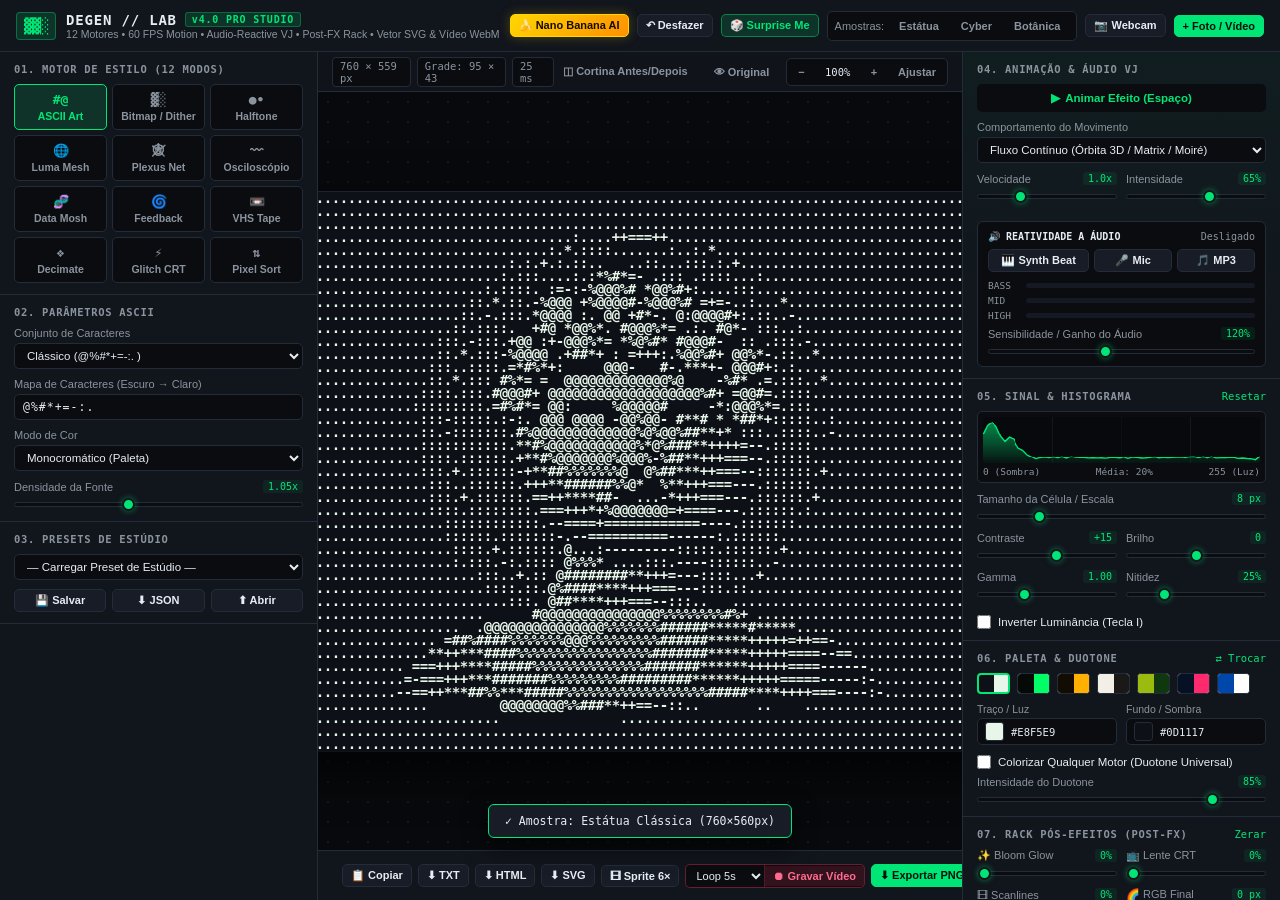
==== commit 03cebe65: "feat: add Nano Banana AI Designer Lab (Gemini Image API + Procedural Synth + Image-to-Image Remix)" ====
--- a/DEGEN-LAB-v4-Portable.html
+++ b/DEGEN-LAB-v4-Portable.html
@@ -938,6 +938,208 @@
   z-index: 100;
 }
 
+/* Nano Banana Designer Lab Modal & Button */
+.btn-nanobanana {
+  background: linear-gradient(135deg, #ffd600 0%, #ff9100 100%);
+  color: #140c00;
+  border-color: #ffd600;
+  font-weight: 700;
+  box-shadow: 0 0 12px rgba(255, 214, 0, 0.25);
+}
+
+.btn-nanobanana:hover {
+  background: linear-gradient(135deg, #ffe54c 0%, #ffab40 100%);
+  box-shadow: 0 0 18px rgba(255, 214, 0, 0.45);
+}
+
+.nb-modal-backdrop {
+  position: fixed;
+  inset: 0;
+  background: rgba(5, 7, 11, 0.84);
+  backdrop-filter: blur(6px);
+  display: flex;
+  align-items: center;
+  justify-content: center;
+  z-index: 90;
+  padding: 20px;
+}
+
+.nb-modal {
+  width: 980px;
+  max-width: 96vw;
+  max-height: 90vh;
+  background: var(--bg-panel);
+  border: 1px solid #ffd600;
+  border-radius: 10px;
+  box-shadow: 0 24px 70px rgba(0, 0, 0, 0.85), 0 0 30px rgba(255, 214, 0, 0.12);
+  display: flex;
+  flex-direction: column;
+  overflow: hidden;
+}
+
+.nb-modal-header {
+  padding: 13px 18px;
+  background: linear-gradient(90deg, rgba(255, 214, 0, 0.12) 0%, rgba(17, 21, 28, 0) 100%);
+  border-bottom: 1px solid var(--border-color);
+  display: flex;
+  align-items: center;
+  justify-content: space-between;
+}
+
+.nb-badge {
+  font-family: var(--font-mono);
+  font-size: 13px;
+  font-weight: 700;
+  color: #ffd600;
+  letter-spacing: 0.6px;
+}
+
+.nb-title-wrap p {
+  font-size: 11px;
+  color: var(--text-secondary);
+  margin-top: 2px;
+}
+
+.nb-modal-body {
+  display: grid;
+  grid-template-columns: 1fr 1fr;
+  gap: 14px;
+  padding: 14px 18px;
+  overflow-y: auto;
+}
+
+.nb-col {
+  display: flex;
+  flex-direction: column;
+  gap: 12px;
+}
+
+.nb-card {
+  background: var(--bg-root);
+  border: 1px solid var(--border-color);
+  border-radius: 8px;
+  padding: 12px 14px;
+}
+
+.nb-key-row {
+  display: flex;
+  gap: 6px;
+}
+
+.nb-key-row input {
+  flex: 1;
+  background: var(--bg-panel);
+  border: 1px solid var(--border-color);
+  color: var(--text-primary);
+  padding: 6px 9px;
+  border-radius: 5px;
+  font-family: var(--font-mono);
+  font-size: 11.5px;
+  outline: none;
+}
+
+.nb-key-row input:focus,
+textarea#nb-prompt:focus {
+  border-color: #ffd600;
+}
+
+textarea#nb-prompt {
+  width: 100%;
+  background: var(--bg-panel);
+  border: 1px solid var(--border-color);
+  color: var(--text-primary);
+  padding: 7px 9px;
+  border-radius: 5px;
+  font-family: var(--font-sans);
+  font-size: 12px;
+  resize: vertical;
+  outline: none;
+}
+
+.nb-idea-chips {
+  display: flex;
+  flex-wrap: wrap;
+  gap: 5px;
+  margin-bottom: 9px;
+}
+
+.nb-chip {
+  background: var(--bg-panel);
+  border: 1px solid var(--border-color);
+  color: var(--text-secondary);
+  padding: 4px 8px;
+  border-radius: 14px;
+  font-size: 10.5px;
+  cursor: pointer;
+  transition: all 0.14s;
+}
+
+.nb-chip:hover {
+  border-color: #ffd600;
+  color: #ffd600;
+}
+
+.nb-compiled-box {
+  background: #06080b;
+  border: 1px solid var(--border-color);
+  border-radius: 5px;
+  padding: 8px 10px;
+  font-family: var(--font-mono);
+  font-size: 10px;
+  line-height: 1.45;
+  color: #a5d6a7;
+  max-height: 98px;
+  overflow-y: auto;
+  white-space: pre-wrap;
+  user-select: text;
+}
+
+.nb-action-buttons {
+  display: grid;
+  grid-template-columns: 1.25fr 1fr;
+  gap: 8px;
+  margin-top: 10px;
+}
+
+.nb-gallery-grid {
+  display: flex;
+  gap: 8px;
+  overflow-x: auto;
+  padding-bottom: 4px;
+  min-height: 68px;
+  align-items: center;
+}
+
+.nb-gallery-empty {
+  font-size: 11px;
+  color: var(--text-muted);
+  font-style: italic;
+}
+
+.nb-thumb {
+  width: 78px;
+  height: 58px;
+  border-radius: 5px;
+  border: 1px solid var(--border-color);
+  overflow: hidden;
+  cursor: pointer;
+  flex-shrink: 0;
+  position: relative;
+  transition: transform 0.12s, border-color 0.12s;
+}
+
+.nb-thumb:hover {
+  transform: translateY(-2px);
+  border-color: #ffd600;
+}
+
+.nb-thumb img {
+  width: 100%;
+  height: 100%;
+  object-fit: cover;
+  display: block;
+}
+
 .hidden {
   display: none !important;
 }
@@ -957,6 +1159,9 @@
       </div>
 
       <div class="topbar-actions">
+        <button class="btn btn-nanobanana btn-sm" id="btn-open-nanobanana" title="Abrir Estúdio Nano Banana AI com Controles para Designers (Tecla B)">
+          🍌 Nano Banana AI
+        </button>
         <button class="btn btn-secondary btn-sm" id="btn-undo" title="Desfazer última alteração (Ctrl/Cmd + Z)">
           ↶ Desfazer
         </button>
@@ -2028,6 +2233,183 @@
       </aside>
     </div>
 
+    <!-- NANO BANANA // DESIGNER LAB MODAL -->
+    <div class="nb-modal-backdrop hidden" id="nanobanana-modal">
+      <div class="nb-modal">
+        <header class="nb-modal-header">
+          <div class="nb-title-wrap">
+            <span class="nb-badge">🍌 NANO BANANA // DESIGNER LAB</span>
+            <p>Gerador & Remixador de Imagens Otimizado para Arte Generativa (Gemini Image API + Procedural Synth)</p>
+          </div>
+          <button class="btn btn-ghost btn-sm" id="btn-close-nanobanana" title="Fechar (Esc)">✕ Fechar</button>
+        </header>
+
+        <div class="nb-modal-body">
+          <!-- Left Column: Art Direction & Designer Controls -->
+          <div class="nb-col nb-col-controls">
+            <div class="nb-card">
+              <div class="section-header">
+                <span class="section-title">01. MOTOR & CONEXÃO GEMINI API</span>
+                <a href="https://aistudio.google.com/apikey" target="_blank" rel="noopener" class="btn-link">Obter API Key ↗</a>
+              </div>
+
+              <div class="two-col-controls">
+                <div class="control-group">
+                  <label for="nb-model">Modelo de Imagem</label>
+                  <select id="nb-model">
+                    <option value="gemini-2.5-flash-image">Nano Banana (Gemini 2.5 Flash Image)</option>
+                    <option value="gemini-2.0-flash-exp-image-generation">Nano Banana Exp (Gemini 2.0 Image Gen)</option>
+                    <option value="imagen-3.0-generate-002">Imagen 3 Studio (High-Fidelity)</option>
+                    <option value="offline-synth">⚡ Procedural Designer Synth (Offline)</option>
+                  </select>
+                </div>
+
+                <div class="control-group">
+                  <label for="nb-mode">Modo de Operação</label>
+                  <select id="nb-mode">
+                    <option value="text2img">Criar do Zero (Text-to-Image)</option>
+                    <option value="remix-source">Remix da Foto Atual (Img-to-Img)</option>
+                    <option value="remix-output">Hybrid Feedback (Usar Efeito do Palco)</option>
+                  </select>
+                </div>
+              </div>
+
+              <div class="control-group">
+                <label for="nb-api-key">Google Gemini API Key (Salva localmente no seu navegador)</label>
+                <div class="nb-key-row">
+                  <input type="password" id="nb-api-key" placeholder="AIzaSy... (ou deixe vazio para usar o Gerador Procedural Offline)" spellcheck="false" />
+                  <button class="btn btn-secondary btn-sm" id="btn-toggle-nb-key" type="button" title="Mostrar/Ocultar chave">👁</button>
+                </div>
+              </div>
+            </div>
+
+            <div class="nb-card">
+              <div class="section-header">
+                <span class="section-title">02. DIREÇÃO DE ARTE PARA DESIGNERS</span>
+              </div>
+
+              <div class="control-group">
+                <label for="nb-lighting">💡 Iluminação & Contraste Tonal</label>
+                <select id="nb-lighting">
+                  <option value="chiaroscuro">Chiaroscuro Dramático (Luz Lateral Dura — Ideal p/ ASCII & 1-Bit)</option>
+                  <option value="rimlight">Rim Light / Contorno de Luz Recortado (Ideal p/ Luma Mesh & Plexus)</option>
+                  <option value="studio_highkey">Estúdio Editorial Softbox (Gradientes Suaves — Ideal p/ Halftone)</option>
+                  <option value="neon_cyber">Bicolor Cyberpunk Neon (Ciano & Magenta — Ideal p/ VHS & Glitch)</option>
+                  <option value="silhouette">Silhueta Minimalista de Contraste Extremo (Stencil / Xerox)</option>
+                </select>
+              </div>
+
+              <div class="control-group">
+                <label for="nb-material">🎨 Materialidade & Estética de Superfície</label>
+                <select id="nb-material">
+                  <option value="marble">Escultura em Mármore / Gesso Clássico Fosco (Pureza Tonal)</option>
+                  <option value="chrome">Metal Líquido / Cromo Especular 3D (Reflexos de Alto Contraste)</option>
+                  <option value="brutalist">Design Brutalista / Geometria Arquitetônica Bauhaus</option>
+                  <option value="editorial">Fotografia Editorial Analógica Médio-Formato 80mm</option>
+                  <option value="cyber_mech">Biomecânico / Android Hardware & Cabos Industriais</option>
+                  <option value="botanical">Botânica Macro / Fibonacci & Estrutura Orgânica</option>
+                </select>
+              </div>
+
+              <div class="two-col-controls">
+                <div class="control-group">
+                  <label for="nb-lens">📷 Lente & Enquadramento</label>
+                  <select id="nb-lens">
+                    <option value="portrait_85mm">Close-up Retrato 85mm f/1.4</option>
+                    <option value="isometric">Projeção Isométrica 3D</option>
+                    <option value="wide_24mm">Grande Angular 24mm Dramática</option>
+                    <option value="macro">Macro Extremo 100mm</option>
+                    <option value="topdown">Vista Superior Simétrica</option>
+                  </select>
+                </div>
+
+                <div class="control-group">
+                  <label for="nb-aspect">📐 Proporção do Palco</label>
+                  <select id="nb-aspect">
+                    <option value="4:3">4:3 Clássico (760×560)</option>
+                    <option value="1:1">1:1 Quadrado (720×720)</option>
+                    <option value="16:9">16:9 Widescreen (880×495)</option>
+                    <option value="3:4">3:4 Poster Vertical (560×746)</option>
+                  </select>
+                </div>
+              </div>
+
+              <div class="control-group">
+                <label for="nb-background">⬛ Tratamento de Fundo (Isolamento de Ruído)</label>
+                <select id="nb-background">
+                  <option value="pitch_black">Fundo Preto Puro Isolado (#000000 — Zero Ruído no Fundo)</option>
+                  <option value="radial_halo">Vinheta Escura com Halo Geométrico Central</option>
+                  <option value="paper_white">Fundo Branco Infinito de Estúdio (#FFFFFF)</option>
+                  <option value="env_depth">Cenário com Profundidade & Grid Perspectivo</option>
+                </select>
+              </div>
+
+              <div class="checkbox-row">
+                <label class="toggle-label">
+                  <input type="checkbox" id="nb-optimize-engine" checked />
+                  <span>🎯 Pré-Otimizar Distribuição Tonal para o Motor Ativo (<b id="nb-active-engine-label">ASCII</b>)</span>
+                </label>
+              </div>
+            </div>
+          </div>
+
+          <!-- Right Column: Prompt Briefing, Compiled Preview & Session Gallery -->
+          <div class="nb-col nb-col-prompt">
+            <div class="nb-card">
+              <div class="section-header">
+                <span class="section-title">03. BRIEFING VISUAL & CONCEITO</span>
+              </div>
+
+              <div class="nb-idea-chips">
+                <button type="button" class="nb-chip" data-nb-idea="Busto escultural de astronauta antigo com visor geométrico rachado">🗿 Astronauta Clássico</button>
+                <button type="button" class="nb-chip" data-nb-idea="Crânio cibernético cromado conectado a cabos ópticos translúcidos">💀 Crânio Cyber Chrome</button>
+                <button type="button" class="nb-chip" data-nb-idea="Olho humano em macro extremo refletindo uma grade arquitetônica neon">👁 Olho Macro Neon</button>
+                <button type="button" class="nb-chip" data-nb-idea="Mão escultural segurando uma esfera de vidro refrativa flutuante">✋ Esfera Refrativa</button>
+                <button type="button" class="nb-chip" data-nb-idea="Monólito brutalista com escadarias impossíveis e esfera metálica">🏛 Monólito Brutalista</button>
+              </div>
+
+              <div class="control-group">
+                <label for="nb-prompt">Descrição do Sujeito / Cena Principal</label>
+                <textarea id="nb-prompt" rows="2" placeholder="Descreva o sujeito ou composição desejada...">Busto escultural de astronauta antigo com visor geométrico rachado</textarea>
+              </div>
+
+              <div class="control-group">
+                <label for="nb-negative">Restrições / Negative Prompt (O que evitar)</label>
+                <input type="text" id="nb-negative" value="sem fundo poluído, sem texto borrado, sem baixo contraste" />
+              </div>
+
+              <div class="control-group">
+                <div class="control-label-row">
+                  <label>Prompt Técnico Compilado (Engenharia de Direção de Arte)</label>
+                  <button type="button" class="btn-link" id="btn-nb-copy-prompt">📋 Copiar Prompt</button>
+                </div>
+                <pre class="nb-compiled-box" id="nb-compiled-preview"></pre>
+              </div>
+
+              <div class="nb-action-buttons">
+                <button type="button" class="btn btn-nanobanana" id="btn-nb-generate">
+                  🍌 Gerar com Nano Banana AI
+                </button>
+                <button type="button" class="btn btn-secondary" id="btn-nb-procedural" title="Gera instantaneamente uma composição paramétrica offline baseada nas diretrizes acima">
+                  ⚡ Sintetizar Procedural (Offline)
+                </button>
+              </div>
+            </div>
+
+            <div class="nb-card nb-gallery-card">
+              <div class="section-header">
+                <span class="section-title">04. GALERIA DE GERAÇÕES DA SESSÃO</span>
+                <span class="control-value" id="nb-gallery-count">0 itens</span>
+              </div>
+              <div class="nb-gallery-grid" id="nb-gallery">
+                <p class="nb-gallery-empty">Suas imagens geradas aparecerão aqui para troca rápida com 1 clique.</p>
+              </div>
+            </div>
+          </div>
+        </div>
+      </div>
+    </div>
+
     <!-- Toast Notification -->
     <div id="toast" class="toast hidden"></div>
   </div>
@@ -2857,6 +3239,604 @@
   DegenLab.startSynthBeat = startSynthBeat;
   DegenLab.stopAllAudio = stopAllAudio;
   DegenLab.sampleAudioSpectrum = sampleAudioSpectrum;
+})(window);
+
+</script>
+  <script>
+/* === js/nanobanana.js === */
+(function (global) {
+  const DegenLab = (global.DegenLab = global.DegenLab || {});
+
+  const API_KEY_STORAGE = 'degen_lab_gemini_api_key_v5';
+
+  // Dicionários de Engenharia de Prompt para Designers
+  const LIGHTING_DIRECTIVES = {
+    chiaroscuro:
+      'dramatic Caravaggio chiaroscuro studio lighting, hard directional key light at 45 degrees, deep sculpted shadows, rich midtone roll-off, high tonal contrast ratio',
+    rimlight:
+      'intense specular dual rim lighting carving out the outer silhouette edges, high-contrast edge separation, moody volumetric core shadow',
+    studio_highkey:
+      'clean editorial commercial studio softbox lighting, smooth continuous tonal gradients, crisp specular highlights, balanced exposure',
+    neon_cyber:
+      'high-contrast split-complementary neon lighting, electric cyan key light from left and hot magenta rim light from right, deep dark shadows',
+    silhouette:
+      'extreme graphic contrast, stark backlit silhouette with razor-sharp contour separation, posterized tonal planes'
+  };
+
+  const MATERIAL_DIRECTIVES = {
+    marble:
+      'matte classical Carrara marble and raw plaster sculpture texture, smooth subsurface scattering, clear geometric form without noisy surface clutter',
+    chrome:
+      'liquid mercury and highly reflective polished chrome surface, sharp anisotropic specular reflections, bold dark/light ribbons',
+    brutalist:
+      'Swiss International Typographic Style and brutalist architectural concrete monolith geometry, bold modular shapes, bauhaus structural precision',
+    editorial:
+      'high-fashion medium-format Hasselblad 80mm analog portrait photography, crisp skin and fabric micro-contrast, expressive subject',
+    cyber_mech:
+      'intricate biomechanical android hardware, exposed matte carbon panels, glowing optical sensors and braided industrial cables',
+    botanical:
+      'exotic macro botanical structure, fibonacci spiral symmetry, crisp organic veins and dew droplets with strong tonal depth'
+  };
+
+  const LENS_DIRECTIVES = {
+    portrait_85mm: '85mm f/1.4 prime portrait lens, centered heroic framing, tack-sharp subject focus',
+    isometric: '3D orthographic isometric projection, clean architectural axonometric angle',
+    wide_24mm: '24mm wide-angle dynamic low-angle perspective, monumental scale and strong depth',
+    macro: '100mm 1:1 extreme macro close-up lens, intricate structural detail filling the frame',
+    topdown: 'symmetrical flat-lay zenithal top-down composition, geometric balance'
+  };
+
+  const BG_DIRECTIVES = {
+    pitch_black:
+      'completely isolated on a pure pitch-black void background (#000000) with zero background clutter',
+    paper_white:
+      'isolated on a clean seamless pure white studio cyclorama background (#FFFFFF)',
+    radial_halo:
+      'dark studio background with a subtle geometric radial halo glow behind the main subject',
+    env_depth:
+      'layered atmospheric background with subtle perspective grid and depth fog separating foreground from background'
+  };
+
+  const ENGINE_OPTIMIZATION_HINTS = {
+    ascii:
+      'Optimized for ASCII typography mapping: bold recognizable silhouette, clear macro-shapes, distinct separation between shadow, midtone, and highlight zones.',
+    bitmap:
+      'Optimized for 1-bit Atkinson & Bayer dithering: smooth continuous gradients across curved surfaces paired with crisp high-contrast structural edges.',
+    halftone:
+      'Optimized for CMYK & halftone screen printing: vibrant primary color separation and broad, well-defined tonal areas.',
+    lumamesh:
+      'Optimized for 3D Luminance Depth Extrusion (Z-depth map): bright foreground subject fading smoothly toward darker recessed edges.',
+    plexus:
+      'Optimized for Plexus constellation triangulation: well-distributed high-contrast feature nodes and clear structural contours.',
+    waves:
+      'Optimized for Rutt-Etra 3D oscilloscope scanline elevation: smooth luminance relief with a strong central focal form.',
+    datamosh:
+      'Optimized for P-Frame macroblock datamoshing: bold chromatic blocks and strong directional motion lines.',
+    feedback:
+      'Optimized for optical feedback trails: luminous high-contrast subject isolated against a dark surround.',
+    vhs:
+      'Optimized for 1990s analog NTSC VHS tape aesthetic: saturated retro colors and sharp vertical edges for chroma bleed.',
+    decimate:
+      'Optimized for recursive quadtree subdivision: combination of large calm negative-space zones and intricate high-contrast focal details.',
+    glitch:
+      'Optimized for RGB split and slice glitching: strong vertical alignment and high-contrast graphic focal point.',
+    pixelsort:
+      'Optimized for Kim Asendorf pixel sorting: dramatic highlight-to-shadow vertical transitions.'
+  };
+
+  function getSavedApiKey() {
+    try {
+      return localStorage.getItem(API_KEY_STORAGE) || '';
+    } catch (e) {
+      return '';
+    }
+  }
+
+  function saveApiKey(key) {
+    try {
+      localStorage.setItem(API_KEY_STORAGE, (key || '').trim());
+    } catch (e) {}
+  }
+
+  /**
+   * Compila o prompt técnico estruturado a partir dos controles de Direção de Arte do Designer
+   */
+  function compileDesignerPrompt(config, activeEngineMode = 'ascii') {
+    const subject = (config.prompt || '').trim() || 'Classical futuristic sculptural bust with geometric visor';
+    const lighting = LIGHTING_DIRECTIVES[config.lighting] || LIGHTING_DIRECTIVES.chiaroscuro;
+    const material = MATERIAL_DIRECTIVES[config.material] || MATERIAL_DIRECTIVES.marble;
+    const lens = LENS_DIRECTIVES[config.lens] || LENS_DIRECTIVES.portrait_85mm;
+    const bg = BG_DIRECTIVES[config.background] || BG_DIRECTIVES.pitch_black;
+    const negative = (config.negative || '').trim();
+
+    const parts = [
+      `Subject & Concept: ${subject}.`,
+      `Art Direction & Materiality: ${material}.`,
+      `Lighting & Tonal Contrast: ${lighting}.`,
+      `Camera & Framing: ${lens}.`,
+      `Background Treatment: ${bg}.`
+    ];
+
+    if (config.optimizeForEngine && ENGINE_OPTIMIZATION_HINTS[activeEngineMode]) {
+      parts.push(`Generative Pipeline Optimization: ${ENGINE_OPTIMIZATION_HINTS[activeEngineMode]}`);
+    }
+
+    if (config.mode === 'remix-source' || config.mode === 'remix-output') {
+      parts.push(
+        'Image-to-Image Instruction: Preserve the core composition, pose, and structural proportions of the reference image while transforming its lighting, surface material, and contrast according to this art direction.'
+      );
+    }
+
+    if (negative) {
+      parts.push(`Avoid / Negative Constraints: ${negative}.`);
+    }
+
+    return parts.join('\n');
+  }
+
+  function getTargetDimensions(aspectRatio) {
+    if (aspectRatio === '1:1') return { width: 720, height: 720 };
+    if (aspectRatio === '16:9') return { width: 880, height: 495 };
+    if (aspectRatio === '3:4') return { width: 560, height: 746 };
+    return { width: 760, height: 560 }; // 4:3 padrão
+  }
+
+  /**
+   * Chama o motor Nano Banana (Google Gemini Image Generation API) no navegador.
+   * Suporta Text-to-Image e Image-to-Image (Remix do palco atual) com fallback automático de modelos.
+   */
+  async function generateWithNanoBananaApi(config, activeEngineMode, referenceCanvas) {
+    const apiKey = (config.apiKey || getSavedApiKey()).trim();
+    if (!apiKey) {
+      throw new Error('Insira sua Gemini API Key (Google AI Studio) ou use o botão "Gerar Procedural Offline".');
+    }
+
+    saveApiKey(apiKey);
+    const compiledPrompt = compileDesignerPrompt(config, activeEngineMode);
+    const dims = getTargetDimensions(config.aspectRatio);
+
+    // Se o usuário escolheu Imagen 3 explicitamente
+    if (config.model === 'imagen-3.0-generate-002' && config.mode === 'text2img') {
+      try {
+        const imgCanvas = await callImagenPredictEndpoint(
+          apiKey,
+          'imagen-3.0-generate-002',
+          compiledPrompt,
+          config.aspectRatio,
+          dims
+        );
+        return { canvas: imgCanvas, prompt: compiledPrompt, modelUsed: 'imagen-3.0-generate-002' };
+      } catch (imagenErr) {
+        // Fallback automático para Nano Banana (gemini-2.5-flash-image)
+      }
+    }
+
+    // Lista de modelos Nano Banana em ordem de prioridade
+    const candidateModels =
+      config.model && config.model !== 'offline-synth' && config.model !== 'imagen-3.0-generate-002'
+        ? [config.model, 'gemini-2.5-flash-image', 'gemini-2.0-flash-exp-image-generation']
+        : ['gemini-2.5-flash-image', 'gemini-2.0-flash-exp-image-generation'];
+
+    const uniqueModels = [...new Set(candidateModels)];
+    let lastError = null;
+
+    for (const modelName of uniqueModels) {
+      try {
+        const imgCanvas = await callGeminiGenerateContentImage(
+          apiKey,
+          modelName,
+          compiledPrompt,
+          config.mode !== 'text2img' ? referenceCanvas : null,
+          dims
+        );
+        return { canvas: imgCanvas, prompt: compiledPrompt, modelUsed: modelName };
+      } catch (err) {
+        lastError = err;
+      }
+    }
+
+    throw lastError || new Error('Não foi possível gerar a imagem via API. Verifique sua chave Gemini API.');
+  }
+
+  async function callGeminiGenerateContentImage(apiKey, modelName, promptText, refCanvas, dims) {
+    const url = `https://generativelanguage.googleapis.com/v1beta/models/${modelName}:generateContent?key=${encodeURIComponent(apiKey)}`;
+
+    const parts = [{ text: promptText }];
+
+    if (refCanvas) {
+      const dataUrl = refCanvas.toDataURL('image/png');
+      const base64Data = dataUrl.split(',')[1];
+      parts.push({
+        inlineData: {
+          mimeType: 'image/png',
+          data: base64Data
+        }
+      });
+    }
+
+    const body = {
+      contents: [{ parts }],
+      generationConfig: {
+        responseModalities: ['TEXT', 'IMAGE']
+      }
+    };
+
+    const resp = await fetch(url, {
+      method: 'POST',
+      headers: { 'Content-Type': 'application/json' },
+      body: JSON.stringify(body)
+    });
+
+    if (!resp.ok) {
+      let errMsg = `Erro HTTP ${resp.status}`;
+      try {
+        const errJson = await resp.json();
+        errMsg = errJson.error?.message || errMsg;
+      } catch (e) {}
+      throw new Error(errMsg);
+    }
+
+    const data = await resp.json();
+    const candidates = data.candidates || [];
+    for (const cand of candidates) {
+      const cParts = cand.content?.parts || [];
+      for (const p of cParts) {
+        const inline = p.inlineData || p.inline_data;
+        if (inline && inline.data) {
+          const mime = inline.mimeType || inline.mime_type || 'image/png';
+          return await base64ToCanvas(`data:${mime};base64,${inline.data}`, dims.width, dims.height);
+        }
+      }
+    }
+
+    throw new Error(`O modelo ${modelName} não retornou um buffer de imagem.`);
+  }
+
+  async function callImagenPredictEndpoint(apiKey, modelName, promptText, aspectRatio, dims) {
+    const url = `https://generativelanguage.googleapis.com/v1beta/models/${modelName}:predict?key=${encodeURIComponent(apiKey)}`;
+    const body = {
+      instances: [{ prompt: promptText }],
+      parameters: {
+        sampleCount: 1,
+        aspectRatio: aspectRatio || '4:3'
+      }
+    };
+
+    const resp = await fetch(url, {
+      method: 'POST',
+      headers: { 'Content-Type': 'application/json' },
+      body: JSON.stringify(body)
+    });
+
+    if (!resp.ok) {
+      let errMsg = `Erro Imagen HTTP ${resp.status}`;
+      try {
+        const errJson = await resp.json();
+        errMsg = errJson.error?.message || errMsg;
+      } catch (e) {}
+      throw new Error(errMsg);
+    }
+
+    const data = await resp.json();
+    const b64 = data.predictions?.[0]?.bytesBase64Encoded;
+    if (!b64) {
+      throw new Error('Imagen 3 não retornou bytesBase64Encoded.');
+    }
+
+    return await base64ToCanvas(`data:image/png;base64,${b64}`, dims.width, dims.height);
+  }
+
+  function base64ToCanvas(dataUrl, targetW, targetH) {
+    return new Promise((resolve, reject) => {
+      const img = new Image();
+      img.onload = () => {
+        const canvas = document.createElement('canvas');
+        canvas.width = targetW;
+        canvas.height = targetH;
+        const ctx = canvas.getContext('2d');
+
+        // Cover crop centralizado mantendo proporção sem distorcer
+        const scale = Math.max(targetW / img.width, targetH / img.height);
+        const sw = img.width * scale;
+        const sh = img.height * scale;
+        const dx = (targetW - sw) * 0.5;
+        const dy = (targetH - sh) * 0.5;
+
+        ctx.fillStyle = '#000000';
+        ctx.fillRect(0, 0, targetW, targetH);
+        ctx.drawImage(img, dx, dy, sw, sh);
+        resolve(canvas);
+      };
+      img.onerror = () => reject(new Error('Falha ao decodificar imagem gerada'));
+      img.src = dataUrl;
+    });
+  }
+
+  /**
+   * Gerador Procedural Paramétrico para Designers (100% Offline & Instantâneo)
+   * Sintetiza composições de alto contraste baseadas exatamente nos controles de
+   * Iluminação, Material, Lente, Fundo e Briefing quando offline ou sem API Key!
+   */
+  function generateProceduralDesignerCanvas(config, referenceCanvas) {
+    const dims = getTargetDimensions(config.aspectRatio);
+    const w = dims.width;
+    const h = dims.height;
+    const canvas = document.createElement('canvas');
+    canvas.width = w;
+    canvas.height = h;
+    const ctx = canvas.getContext('2d');
+
+    // Semente baseada no texto do prompt + timestamp para permitir variações criativas
+    const promptStr = (config.prompt || 'designer-synth') + ':' + (config.seed || Date.now());
+    let hash = 2166136261;
+    for (let i = 0; i < promptStr.length; i++) {
+      hash ^= promptStr.charCodeAt(i);
+      hash = Math.imul(hash, 16777619);
+    }
+    let seed = Math.abs(hash) % 2147483646 + 1;
+    const rand = () => {
+      seed = (seed * 16807) % 2147483647;
+      return (seed - 1) / 2147483646;
+    };
+
+    // Paleta de iluminação procedural conforme escolha do Designer
+    const isNeon = config.lighting === 'neon_cyber';
+    const isHighKey = config.lighting === 'studio_highkey' || config.background === 'paper_white';
+    const isRim = config.lighting === 'rimlight';
+    const isSilhouette = config.lighting === 'silhouette';
+
+    const keyColor = isNeon ? '#00f5d4' : '#ffffff';
+    const midColor = isNeon ? '#7b2cbf' : isHighKey ? '#b8c0cc' : '#8d8880';
+    const shadowColor = isNeon ? '#10002b' : isHighKey ? '#3e4452' : '#121318';
+
+    // 1. Renderizar Fundo conforme Tratamento de Fundo
+    if (config.background === 'paper_white') {
+      ctx.fillStyle = '#f4f1ea';
+      ctx.fillRect(0, 0, w, h);
+    } else if (config.background === ' pitch_black' || config.background === 'pitch_black') {
+      ctx.fillStyle = '#040507';
+      ctx.fillRect(0, 0, w, h);
+    } else if (config.background === 'radial_halo') {
+      const bgG = ctx.createRadialGradient(w * 0.5, h * 0.48, 10, w * 0.5, h * 0.5, Math.max(w, h) * 0.6);
+      bgG.addColorStop(0, isNeon ? '#3c096c' : '#404858');
+      bgG.addColorStop(0.55, '#141720');
+      bgG.addColorStop(1, '#040507');
+      ctx.fillStyle = bgG;
+      ctx.fillRect(0, 0, w, h);
+
+      // Anéis técnicos de direção de arte
+      ctx.strokeStyle = isNeon ? 'rgba(0, 245, 212, 0.35)' : 'rgba(255, 255, 255, 0.22)';
+      ctx.lineWidth = 2;
+      ctx.beginPath();
+      ctx.arc(w * 0.5, h * 0.48, Math.min(w, h) * 0.36, 0, Math.PI * 2);
+      ctx.stroke();
+    } else {
+      // env_depth: Grid arquitetônico em perspectiva
+      const bgG = ctx.createLinearGradient(0, 0, 0, h);
+      bgG.addColorStop(0, '#070910');
+      bgG.addColorStop(0.55, '#1b2234');
+      bgG.addColorStop(1, '#06070b');
+      ctx.fillStyle = bgG;
+      ctx.fillRect(0, 0, w, h);
+
+      ctx.strokeStyle = isNeon ? 'rgba(255, 42, 109, 0.28)' : 'rgba(255, 255, 255, 0.14)';
+      ctx.lineWidth = 1.2;
+      const horizon = h * 0.58;
+      for (let i = -8; i <= 8; i++) {
+        ctx.beginPath();
+        ctx.moveTo(w * 0.5 + i * 22, horizon);
+        ctx.lineTo(w * 0.5 + i * 130, h);
+        ctx.stroke();
+      }
+      for (let j = 1; j <= 7; j++) {
+        const y = horizon + Math.pow(j / 7, 1.7) * (h - horizon);
+        ctx.beginPath();
+        ctx.moveTo(0, y);
+        ctx.lineTo(w, y);
+        ctx.stroke();
+      }
+    }
+
+    // Se estiver em modo Remix, mesclar e estilizar a imagem de referência com alto contraste
+    if ((config.mode === 'remix-source' || config.mode === 'remix-output') && referenceCanvas) {
+      ctx.save();
+      ctx.globalAlpha = 0.78;
+      ctx.filter = isNeon
+        ? 'contrast(155%) saturate(180%) hue-rotate(45deg)'
+        : isSilhouette
+        ? 'contrast(260%) grayscale(100%)'
+        : 'contrast(145%) brightness(108%)';
+      ctx.drawImage(referenceCanvas, 0, 0, w, h);
+      ctx.restore();
+    }
+
+    const cx = w * 0.5;
+    const cy = h * 0.49;
+    const baseR = Math.min(w, h) * (config.lens === 'macro' ? 0.42 : config.lens === 'wide_24mm' ? 0.34 : 0.32);
+
+    // 2. Renderizar Geometria Central de acordo com Material & Estética
+    if (config.material === 'brutalist') {
+      // Composição Brutalista / Bauhaus Arquitetônica
+      const blocks = 7;
+      for (let i = 0; i < blocks; i++) {
+        const bw = baseR * (0.45 + rand() * 1.1);
+        const bh = baseR * (0.45 + rand() * 1.1);
+        const bx = cx + (rand() - 0.5) * baseR * 1.4 - bw * 0.5;
+        const by = cy + (rand() - 0.5) * baseR * 1.2 - bh * 0.5;
+
+        const g = ctx.createLinearGradient(bx, by, bx + bw, by + bh);
+        g.addColorStop(0, isSilhouette ? '#050505' : keyColor);
+        g.addColorStop(0.5, midColor);
+        g.addColorStop(1, shadowColor);
+
+        ctx.fillStyle = g;
+        ctx.fillRect(bx, by, bw, bh);
+
+        ctx.strokeStyle = isRim ? '#ffffff' : '#08090c';
+        ctx.lineWidth = isRim ? 2.5 : 1.5;
+        ctx.strokeRect(bx, by, bw, bh);
+
+        // Escadaria ou grade interna brutalista
+        if (i % 2 === 0) {
+          ctx.fillStyle = '#08090d';
+          const steps = 4;
+          for (let s = 0; s < steps; s++) {
+            ctx.fillRect(bx + (bw / steps) * s, by + (bh / steps) * s, bw / (steps * 1.5), bh - (bh / steps) * s);
+          }
+        }
+      }
+    } else if (config.material === 'chrome' || config.material === 'cyber_mech') {
+      // Esfera/Torus Biomecânico Cromado Especular com Anéis Orbitais
+      const rings = 5;
+      for (let r = rings; r >= 1; r--) {
+        const rad = baseR * (0.35 + (r / rings) * 0.78);
+        const tilt = (r - 2.5) * 0.28;
+
+        ctx.save();
+        ctx.translate(cx, cy);
+        ctx.rotate(tilt);
+
+        const rg = ctx.createRadialGradient(-rad * 0.35, -rad * 0.35, rad * 0.05, 0, 0, rad);
+        if (isNeon) {
+          rg.addColorStop(0, '#ffffff');
+          rg.addColorStop(0.25, '#00f5d4');
+          rg.addColorStop(0.55, '#120826');
+          rg.addColorStop(0.82, '#ff2a6d');
+          rg.addColorStop(1, '#05030a');
+        } else {
+          rg.addColorStop(0, '#ffffff');
+          rg.addColorStop(0.22, '#d8e2ec');
+          rg.addColorStop(0.48, '#202630');
+          rg.addColorStop(0.75, '#eef4f8');
+          rg.addColorStop(1, '#0a0c10');
+        }
+
+        ctx.strokeStyle = rg;
+        ctx.lineWidth = baseR * 0.14;
+        ctx.beginPath();
+        ctx.ellipse(0, 0, rad, rad * 0.58, 0, 0, Math.PI * 2);
+        ctx.stroke();
+        ctx.restore();
+      }
+
+      // Núcleo Esférico Especular
+      const coreR = baseR * 0.42;
+      const cg = ctx.createRadialGradient(cx - coreR * 0.35, cy - coreR * 0.35, 3, cx, cy, coreR);
+      cg.addColorStop(0, '#ffffff');
+      cg.addColorStop(0.4, midColor);
+      cg.addColorStop(0.85, shadowColor);
+      cg.addColorStop(1, isRim ? '#ffffff' : '#050608');
+      ctx.fillStyle = cg;
+      ctx.beginPath();
+      ctx.arc(cx, cy, coreR, 0, Math.PI * 2);
+      ctx.fill();
+    } else if (config.material === 'botanical') {
+      // Geometria Orgânica / Flor Macro com Sombreamento Profundo
+      const petals = 18;
+      for (let layer = 4; layer >= 1; layer--) {
+        const lRad = baseR * (0.35 + layer * 0.22);
+        for (let i = 0; i < petals; i++) {
+          const ang = (i / petals) * Math.PI * 2 + layer * 0.18;
+          ctx.save();
+          ctx.translate(cx, cy);
+          ctx.rotate(ang);
+
+          const pg = ctx.createLinearGradient(0, 0, lRad, 0);
+          pg.addColorStop(0, shadowColor);
+          pg.addColorStop(0.6, midColor);
+          pg.addColorStop(1, keyColor);
+
+          ctx.fillStyle = pg;
+          ctx.beginPath();
+          ctx.moveTo(0, 0);
+          ctx.quadraticCurveTo(lRad * 0.55, -lRad * 0.22, lRad, 0);
+          ctx.quadraticCurveTo(lRad * 0.55, lRad * 0.22, 0, 0);
+          ctx.fill();
+          ctx.strokeStyle = isRim ? keyColor : '#090b10';
+          ctx.lineWidth = 1.2;
+          ctx.stroke();
+          ctx.restore();
+        }
+      }
+    } else {
+      // Escultura Clássica / Retrato Editorial / Visor Futurista com Chiaroscuro
+      const lightOffsetX = config.lighting === 'rimlight' ? 0 : -baseR * 0.38;
+      const lightOffsetY = -baseR * 0.32;
+
+      // Ombros / Busto
+      const bustG = ctx.createRadialGradient(cx + lightOffsetX, cy + baseR * 0.8, 10, cx, cy + baseR * 1.1, baseR * 1.15);
+      bustG.addColorStop(0, isSilhouette ? '#151515' : keyColor);
+      bustG.addColorStop(0.5, midColor);
+      bustG.addColorStop(1, shadowColor);
+      ctx.fillStyle = bustG;
+      ctx.beginPath();
+      ctx.ellipse(cx, cy + baseR * 1.25, baseR * 1.05, baseR * 0.55, 0, Math.PI, 0, false);
+      ctx.fill();
+
+      // Cabeça Esculpida
+      const headG = ctx.createRadialGradient(
+        cx + lightOffsetX,
+        cy + lightOffsetY,
+        baseR * 0.08,
+        cx,
+        cy,
+        baseR * 0.95
+      );
+      if (isSilhouette) {
+        headG.addColorStop(0, '#0a0a0d');
+        headG.addColorStop(0.88, '#14161d');
+        headG.addColorStop(1, '#ffffff');
+      } else {
+        headG.addColorStop(0, keyColor);
+        headG.addColorStop(0.45, midColor);
+        headG.addColorStop(0.88, shadowColor);
+        headG.addColorStop(1, isRim ? keyColor : '#07080c');
+      }
+
+      ctx.fillStyle = headG;
+      ctx.beginPath();
+      ctx.ellipse(cx, cy - baseR * 0.06, baseR * 0.58, baseR * 0.78, 0, 0, Math.PI * 2);
+      ctx.fill();
+
+      // Visor Geométrico / Traços Faciais Esculturais de Alto Contraste
+      const visorG = ctx.createLinearGradient(cx - baseR * 0.5, cy - baseR * 0.15, cx + baseR * 0.5, cy);
+      visorG.addColorStop(0, isNeon ? '#ff2a6d' : '#11131a');
+      visorG.addColorStop(0.5, '#ffffff');
+      visorG.addColorStop(1, '#08090d');
+      ctx.fillStyle = visorG;
+      ctx.beginPath();
+      ctx.roundRect(cx - baseR * 0.44, cy - baseR * 0.22, baseR * 0.88, baseR * 0.22, 8);
+      ctx.fill();
+
+      // Nariz & Lábios Esculpidos
+      ctx.fillStyle = keyColor;
+      ctx.beginPath();
+      ctx.moveTo(cx, cy - baseR * 0.1);
+      ctx.lineTo(cx - baseR * 0.1, cy + baseR * 0.22);
+      ctx.lineTo(cx + baseR * 0.08, cy + baseR * 0.22);
+      ctx.closePath();
+      ctx.fill();
+
+      // Halo / Geometria Sagrada flutuante ao redor
+      ctx.strokeStyle = keyColor;
+      ctx.lineWidth = 2.5;
+      ctx.beginPath();
+      ctx.arc(cx, cy - baseR * 0.08, baseR * 0.88, -Math.PI * 0.75, Math.PI * 0.25);
+      ctx.stroke();
+    }
+
+    return {
+      canvas,
+      prompt: compileDesignerPrompt(config, 'ascii'),
+      modelUsed: 'Procedural Synth Engine (Offline)'
+    };
+  }
+
+  DegenLab.getSavedApiKey = getSavedApiKey;
+  DegenLab.saveApiKey = saveApiKey;
+  DegenLab.compileDesignerPrompt = compileDesignerPrompt;
+  DegenLab.generateWithNanoBananaApi = generateWithNanoBananaApi;
+  DegenLab.generateProceduralDesignerCanvas = generateProceduralDesignerCanvas;
 })(window);
 
 </script>
@@ -6087,7 +7067,12 @@
     downloadTextFile,
     copyToClipboard,
     createCanvasRecorder,
-    exportSpriteSheet
+    exportSpriteSheet,
+    getSavedApiKey,
+    saveApiKey,
+    compileDesignerPrompt,
+    generateWithNanoBananaApi,
+    generateProceduralDesignerCanvas
   } = global.DegenLab;
 
   const MAX_WORKING_DIMENSION = 960;
@@ -7908,6 +8893,159 @@
       await copyToClipboard(text);
       showToast('📋 Arte copiada para a área de transferência!');
     });
+
+    // 14. NANO BANANA // DESIGNER LAB
+    const nbModal = document.getElementById('nanobanana-modal');
+    const nbApiKeyInput = document.getElementById('nb-api-key');
+    const nbCompiledPreview = document.getElementById('nb-compiled-preview');
+    const nbActiveEngineLabel = document.getElementById('nb-active-engine-label');
+    const nbGallery = document.getElementById('nb-gallery');
+    const nbGalleryCount = document.getElementById('nb-gallery-count');
+    const nbSessionHistory = [];
+
+    nbApiKeyInput.value = getSavedApiKey();
+
+    const getNbConfig = () => ({
+      model: document.getElementById('nb-model').value,
+      mode: document.getElementById('nb-mode').value,
+      apiKey: nbApiKeyInput.value.trim(),
+      lighting: document.getElementById('nb-lighting').value,
+      material: document.getElementById('nb-material').value,
+      lens: document.getElementById('nb-lens').value,
+      aspectRatio: document.getElementById('nb-aspect').value,
+      background: document.getElementById('nb-background').value,
+      optimizeForEngine: document.getElementById('nb-optimize-engine').checked,
+      prompt: document.getElementById('nb-prompt').value,
+      negative: document.getElementById('nb-negative').value,
+      seed: Date.now()
+    });
+
+    const refreshNbPromptPreview = () => {
+      nbActiveEngineLabel.textContent = state.mode.toUpperCase();
+      nbCompiledPreview.textContent = compileDesignerPrompt(getNbConfig(), state.mode);
+    };
+
+    const openNbModal = () => {
+      refreshNbPromptPreview();
+      nbModal.classList.remove('hidden');
+    };
+
+    const closeNbModal = () => {
+      nbModal.classList.add('hidden');
+    };
+
+    document.getElementById('btn-open-nanobanana').addEventListener('click', openNbModal);
+    document.getElementById('btn-close-nanobanana').addEventListener('click', closeNbModal);
+    nbModal.addEventListener('click', (e) => {
+      if (e.target === nbModal) closeNbModal();
+    });
+
+    document.getElementById('btn-toggle-nb-key').addEventListener('click', () => {
+      nbApiKeyInput.type = nbApiKeyInput.type === 'password' ? 'text' : 'password';
+    });
+
+    nbApiKeyInput.addEventListener('change', () => {
+      saveApiKey(nbApiKeyInput.value);
+    });
+
+    [
+      'nb-model', 'nb-mode', 'nb-lighting', 'nb-material',
+      'nb-lens', 'nb-aspect', 'nb-background', 'nb-optimize-engine',
+      'nb-prompt', 'nb-negative'
+    ].forEach((id) => {
+      const el = document.getElementById(id);
+      el.addEventListener('input', refreshNbPromptPreview);
+      el.addEventListener('change', refreshNbPromptPreview);
+    });
+
+    document.querySelectorAll('[data-nb-idea]').forEach((chip) => {
+      chip.addEventListener('click', () => {
+        document.getElementById('nb-prompt').value = chip.dataset.nbIdea;
+        refreshNbPromptPreview();
+      });
+    });
+
+    document.getElementById('btn-nb-copy-prompt').addEventListener('click', async () => {
+      await copyToClipboard(nbCompiledPreview.textContent);
+      showToast('📋 Prompt técnico copiado!');
+    });
+
+    const addToNbGallery = (canvas, label) => {
+      const dataUrl = canvas.toDataURL('image/png');
+      nbSessionHistory.unshift({ canvas, dataUrl, label });
+      nbGalleryCount.textContent = `${nbSessionHistory.length} ${nbSessionHistory.length === 1 ? 'item' : 'itens'}`;
+      nbGallery.innerHTML = '';
+
+      nbSessionHistory.forEach((item) => {
+        const thumb = document.createElement('div');
+        thumb.className = 'nb-thumb';
+        thumb.title = `Aplicar ao palco: ${item.label}`;
+        const img = document.createElement('img');
+        img.src = item.dataUrl;
+        thumb.appendChild(img);
+        thumb.addEventListener('click', () => {
+          setSourceImage(item.canvas, item.label);
+        });
+        nbGallery.appendChild(thumb);
+      });
+    };
+
+    const getReferenceCanvasForMode = (mode) => {
+      if (mode === 'remix-output') return outputCanvas;
+      if (mode === 'remix-source') return sourceCanvas;
+      return null;
+    };
+
+    const btnNbGenerate = document.getElementById('btn-nb-generate');
+    btnNbGenerate.addEventListener('click', async () => {
+      const cfg = getNbConfig();
+      if (cfg.model === 'offline-synth') {
+        document.getElementById('btn-nb-procedural').click();
+        return;
+      }
+
+      const origText = btnNbGenerate.textContent;
+      btnNbGenerate.disabled = true;
+      btnNbGenerate.textContent = '⏳ Gerando no Nano Banana...';
+
+      try {
+        const refCanvas = getReferenceCanvasForMode(cfg.mode);
+        const result = await generateWithNanoBananaApi(cfg, state.mode, refCanvas);
+        const label = `🍌 Nano Banana (${result.modelUsed})`;
+        setSourceImage(result.canvas, label);
+        addToNbGallery(result.canvas, label);
+        closeNbModal();
+      } catch (err) {
+        showToast(`⚠ ${err.message}`);
+      } finally {
+        btnNbGenerate.disabled = false;
+        btnNbGenerate.textContent = origText;
+      }
+    });
+
+    document.getElementById('btn-nb-procedural').addEventListener('click', () => {
+      const cfg = getNbConfig();
+      const refCanvas = getReferenceCanvasForMode(cfg.mode);
+      const result = generateProceduralDesignerCanvas(cfg, refCanvas);
+      const label = `⚡ Synth: ${cfg.material.toUpperCase()} / ${cfg.lighting.toUpperCase()}`;
+      setSourceImage(result.canvas, label);
+      addToNbGallery(result.canvas, label);
+      closeNbModal();
+    });
+
+    window.addEventListener('keydown', (e) => {
+      if (e.key === 'Escape' && !nbModal.classList.contains('hidden')) {
+        closeNbModal();
+        return;
+      }
+      if (e.target.tagName === 'INPUT' || e.target.tagName === 'SELECT' || e.target.tagName === 'TEXTAREA') {
+        return;
+      }
+      if (e.key.toLowerCase() === 'b' && !e.metaKey && !e.ctrlKey) {
+        if (nbModal.classList.contains('hidden')) openNbModal();
+        else closeNbModal();
+      }
+    });
   }
 
   function bindRange(inputId, labelId, formatter) {
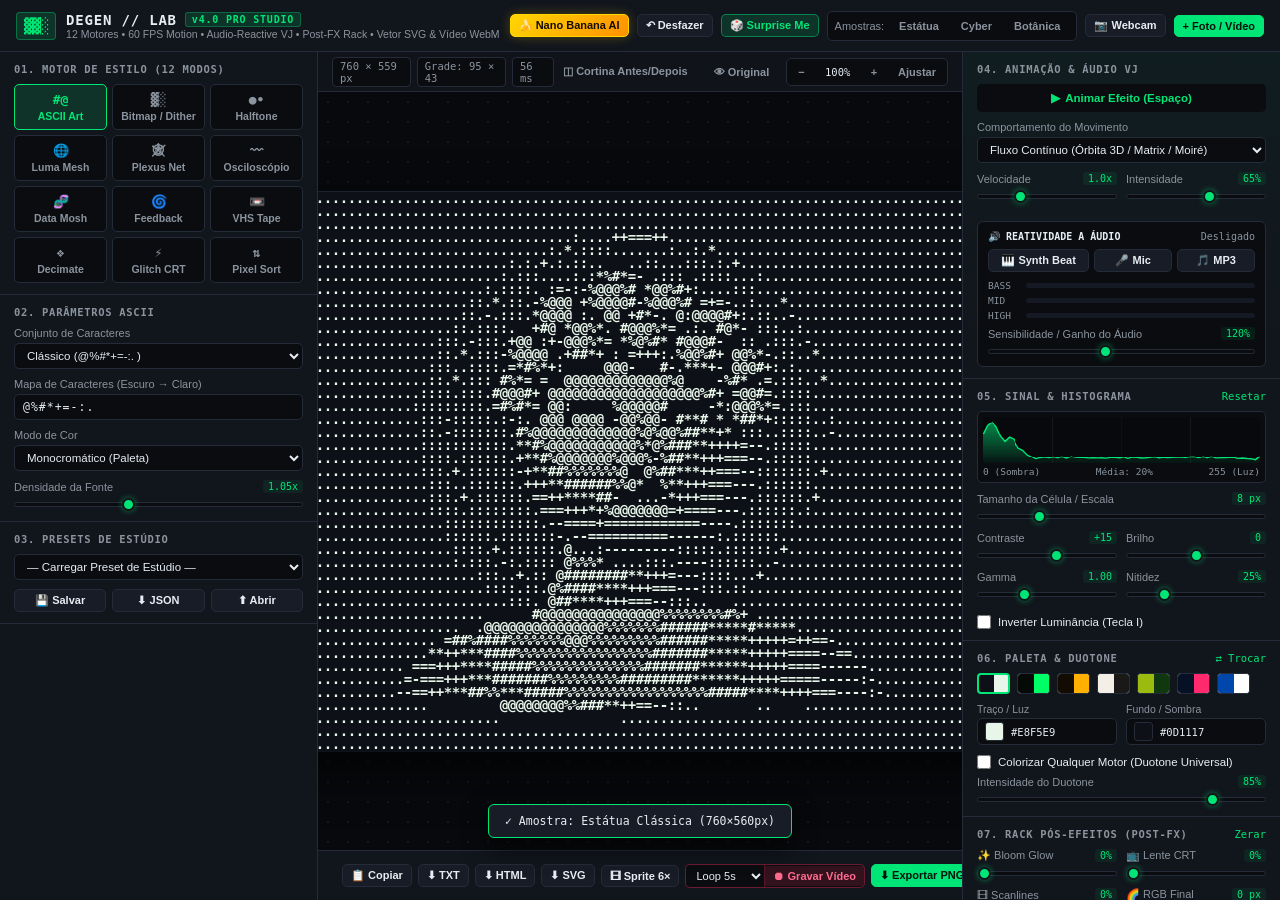
==== commit 87ac9ae1: "feat: upgrade Nano Banana Lab to Gemini Interactions API (gemini-nano-banana-2.1, gemini-3-pro-image" ====
--- a/DEGEN-LAB-v4-Portable.html
+++ b/DEGEN-LAB-v4-Portable.html
@@ -2257,10 +2257,10 @@
                 <div class="control-group">
                   <label for="nb-model">Modelo de Imagem</label>
                   <select id="nb-model">
-                    <option value="gemini-2.5-flash-image">Nano Banana (Gemini 2.5 Flash Image)</option>
-                    <option value="gemini-2.0-flash-exp-image-generation">Nano Banana Exp (Gemini 2.0 Image Gen)</option>
-                    <option value="imagen-3.0-generate-002">Imagen 3 Studio (High-Fidelity)</option>
-                    <option value="offline-synth">⚡ Procedural Designer Synth (Offline)</option>
+                    <option value="gemini-nano-banana-2.1">Nano Banana 2.1 (gemini-nano-banana-2.1 — Recomendado)</option>
+                    <option value="gemini-3-pro-image">Nano Banana Pro (gemini-3-pro-image — Alta Precisão)</option>
+                    <option value="gemini-3.1-flash-lite-image">Nano Banana 2 Lite (gemini-3.1-flash-lite-image — Ultra Rápido)</option>
+                    <option value="offline-synth">⚡ Procedural Designer Synth (100% Offline)</option>
                   </select>
                 </div>
 
@@ -3382,60 +3382,127 @@
   }
 
   /**
-   * Chama o motor Nano Banana (Google Gemini Image Generation API) no navegador.
-   * Suporta Text-to-Image e Image-to-Image (Remix do palco atual) com fallback automático de modelos.
+   * Chama o motor Nano Banana 2.1 / Pro / Lite (Google Gemini Interactions API v1/v1beta) no navegador.
+   * Suporta Text-to-Image e Image-to-Image (Remix do palco atual) com fallback automático.
    */
   async function generateWithNanoBananaApi(config, activeEngineMode, referenceCanvas) {
     const apiKey = (config.apiKey || getSavedApiKey()).trim();
     if (!apiKey) {
-      throw new Error('Insira sua Gemini API Key (Google AI Studio) ou use o botão "Gerar Procedural Offline".');
+      throw new Error('Insira sua Gemini API Key (Google AI Studio) ou use o botão "Sintetizar Procedural Offline".');
     }
 
     saveApiKey(apiKey);
     const compiledPrompt = compileDesignerPrompt(config, activeEngineMode);
     const dims = getTargetDimensions(config.aspectRatio);
 
-    // Se o usuário escolheu Imagen 3 explicitamente
-    if (config.model === 'imagen-3.0-generate-002' && config.mode === 'text2img') {
-      try {
-        const imgCanvas = await callImagenPredictEndpoint(
-          apiKey,
-          'imagen-3.0-generate-002',
-          compiledPrompt,
-          config.aspectRatio,
-          dims
-        );
-        return { canvas: imgCanvas, prompt: compiledPrompt, modelUsed: 'imagen-3.0-generate-002' };
-      } catch (imagenErr) {
-        // Fallback automático para Nano Banana (gemini-2.5-flash-image)
-      }
-    }
-
-    // Lista de modelos Nano Banana em ordem de prioridade
     const candidateModels =
-      config.model && config.model !== 'offline-synth' && config.model !== 'imagen-3.0-generate-002'
-        ? [config.model, 'gemini-2.5-flash-image', 'gemini-2.0-flash-exp-image-generation']
-        : ['gemini-2.5-flash-image', 'gemini-2.0-flash-exp-image-generation'];
+      config.model && config.model !== 'offline-synth'
+        ? [config.model, 'gemini-nano-banana-2.1', 'gemini-3.1-flash-lite-image', 'gemini-3-pro-image']
+        : ['gemini-nano-banana-2.1', 'gemini-3.1-flash-lite-image', 'gemini-3-pro-image'];
 
     const uniqueModels = [...new Set(candidateModels)];
     let lastError = null;
 
     for (const modelName of uniqueModels) {
       try {
-        const imgCanvas = await callGeminiGenerateContentImage(
+        const imgCanvas = await callGeminiInteractionsImage(
           apiKey,
           modelName,
           compiledPrompt,
           config.mode !== 'text2img' ? referenceCanvas : null,
+          config.aspectRatio,
           dims
         );
         return { canvas: imgCanvas, prompt: compiledPrompt, modelUsed: modelName };
       } catch (err) {
         lastError = err;
+        // Fallback compatível caso o endpoint :generateContent seja requerido no ambiente
+        try {
+          const fallbackCanvas = await callGeminiGenerateContentImage(
+            apiKey,
+            modelName,
+            compiledPrompt,
+            config.mode !== 'text2img' ? referenceCanvas : null,
+            dims
+          );
+          return { canvas: fallbackCanvas, prompt: compiledPrompt, modelUsed: modelName };
+        } catch (fallbackErr) {}
       }
     }
 
     throw lastError || new Error('Não foi possível gerar a imagem via API. Verifique sua chave Gemini API.');
+  }
+
+  /**
+   * Chamada oficial via Gemini Interactions API (POST /v1beta/interactions) para Nano Banana 2.1 / Pro / 2 Lite
+   */
+  async function callGeminiInteractionsImage(apiKey, modelName, promptText, refCanvas, aspectRatio, dims) {
+    const url = 'https://generativelanguage.googleapis.com/v1beta/interactions';
+
+    const inputItems = [{ type: 'text', text: promptText }];
+    if (refCanvas) {
+      const dataUrl = refCanvas.toDataURL('image/png');
+      const base64Data = dataUrl.split(',')[1];
+      inputItems.push({
+        type: 'image',
+        mime_type: 'image/png',
+        data: base64Data
+      });
+    }
+
+    const body = {
+      model: modelName,
+      input: inputItems,
+      response_format: {
+        type: 'image',
+        mime_type: 'image/png',
+        aspect_ratio: aspectRatio || '4:3'
+      }
+    };
+
+    const resp = await fetch(url, {
+      method: 'POST',
+      headers: {
+        'Content-Type': 'application/json',
+        'x-goog-api-key': apiKey,
+        'Api-Revision': '2026-05-20'
+      },
+      body: JSON.stringify(body)
+    });
+
+    if (!resp.ok) {
+      let errMsg = `Erro HTTP ${resp.status}`;
+      try {
+        const errJson = await resp.json();
+        errMsg = errJson.error?.message || errMsg;
+      } catch (e) {}
+      throw new Error(errMsg);
+    }
+
+    const data = await resp.json();
+    const interaction = data.interaction || data;
+
+    // 1. Verificar helper direto output_image
+    if (interaction.output_image && interaction.output_image.data) {
+      const mime = interaction.output_image.mime_type || 'image/png';
+      return await base64ToCanvas(`data:${mime};base64,${interaction.output_image.data}`, dims.width, dims.height);
+    }
+
+    // 2. Iterar sobre steps (model_output -> content -> image)
+    const steps = interaction.steps || [];
+    for (let i = steps.length - 1; i >= 0; i--) {
+      const step = steps[i];
+      if (step.type === 'model_output' && Array.isArray(step.content)) {
+        for (const item of step.content) {
+          if (item.type === 'image' && item.data) {
+            const mime = item.mime_type || 'image/png';
+            return await base64ToCanvas(`data:${mime};base64,${item.data}`, dims.width, dims.height);
+          }
+        }
+      }
+    }
+
+    throw new Error(`O modelo ${modelName} não retornou uma imagem na resposta Interactions.`);
   }
 
   async function callGeminiGenerateContentImage(apiKey, modelName, promptText, refCanvas, dims) {
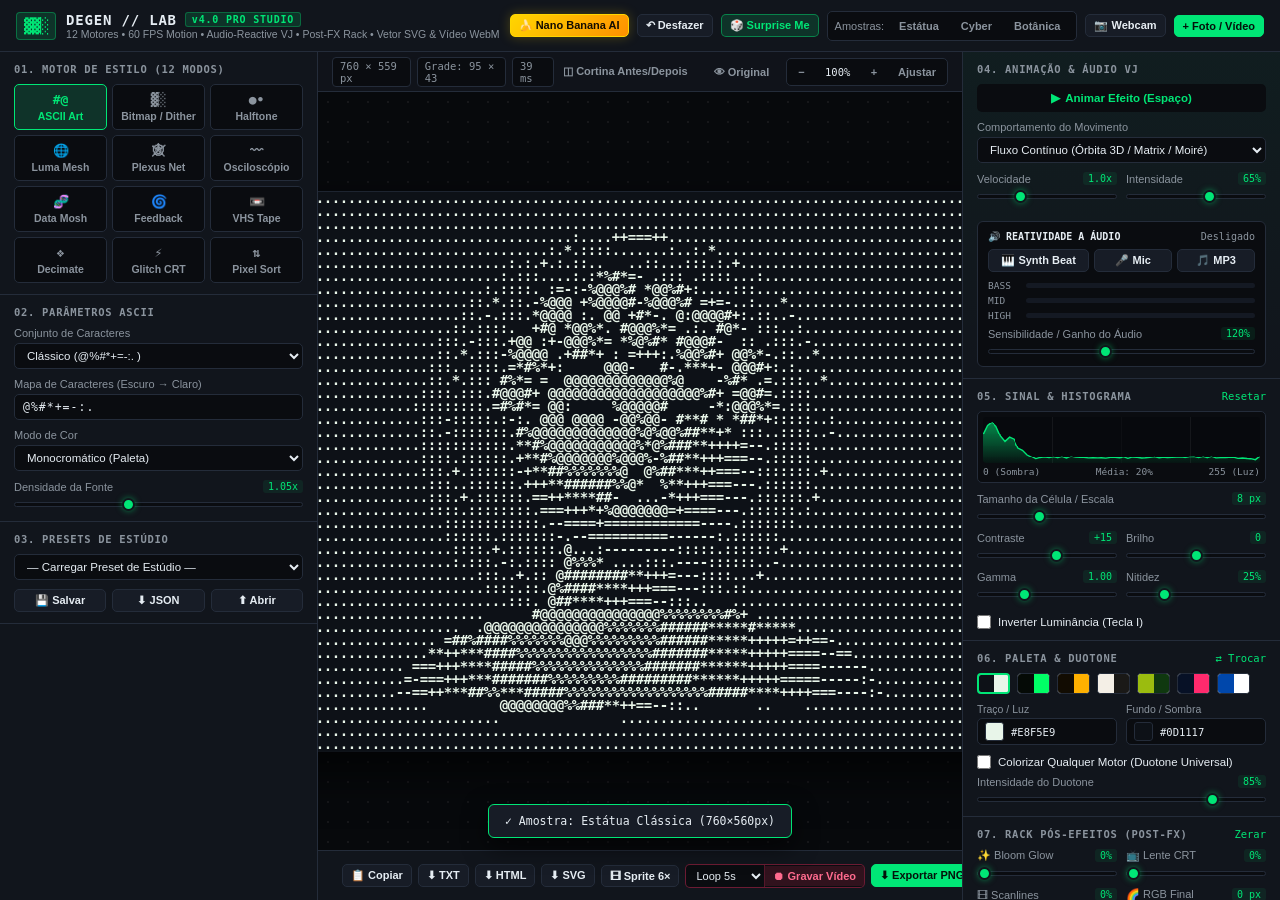
==== commit 4d8c20f3: "fix(nanobanana): remove custom CORS preflight headers causing Safari Load failed and add auto-model " ====
--- a/DEGEN-LAB-v4-Portable.html
+++ b/DEGEN-LAB-v4-Portable.html
@@ -2257,9 +2257,11 @@
                 <div class="control-group">
                   <label for="nb-model">Modelo de Imagem</label>
                   <select id="nb-model">
-                    <option value="gemini-nano-banana-2.1">Nano Banana 2.1 (gemini-nano-banana-2.1 — Recomendado)</option>
-                    <option value="gemini-3-pro-image">Nano Banana Pro (gemini-3-pro-image — Alta Precisão)</option>
-                    <option value="gemini-3.1-flash-lite-image">Nano Banana 2 Lite (gemini-3.1-flash-lite-image — Ultra Rápido)</option>
+                    <option value="auto">Auto-Detect (Descobrir Modelo Ativo na Sua API Key)</option>
+                    <option value="gemini-2.5-flash-image">Nano Banana (gemini-2.5-flash-image)</option>
+                    <option value="gemini-2.0-flash-exp-image-generation">Nano Banana Exp (gemini-2.0-flash-exp-image-generation)</option>
+                    <option value="gemini-nano-banana-2.1">Nano Banana 2.1 (gemini-nano-banana-2.1)</option>
+                    <option value="imagen-3.0-generate-002">Imagen 3 Studio (imagen-3.0-generate-002)</option>
                     <option value="offline-synth">⚡ Procedural Designer Synth (100% Offline)</option>
                   </select>
                 </div>
@@ -3382,8 +3384,9 @@
   }
 
   /**
-   * Chama o motor Nano Banana 2.1 / Pro / Lite (Google Gemini Interactions API v1/v1beta) no navegador.
-   * Suporta Text-to-Image e Image-to-Image (Remix do palco atual) com fallback automático.
+   * Chama o motor Nano Banana / Gemini Image Generation API no navegador (100% compatível com CORS no Safari/Chrome/GitHub Pages).
+   * Usa ?key= na URL sem cabeçalhos customizados que bloqueiam o preflight CORS ("Load failed"),
+   * e descobre automaticamente os modelos de imagem disponíveis na chave do usuário.
    */
   async function generateWithNanoBananaApi(config, activeEngineMode, referenceCanvas) {
     const apiKey = (config.apiKey || getSavedApiKey()).trim();
@@ -3394,50 +3397,113 @@
     saveApiKey(apiKey);
     const compiledPrompt = compileDesignerPrompt(config, activeEngineMode);
     const dims = getTargetDimensions(config.aspectRatio);
-
-    const candidateModels =
-      config.model && config.model !== 'offline-synth'
-        ? [config.model, 'gemini-nano-banana-2.1', 'gemini-3.1-flash-lite-image', 'gemini-3-pro-image']
-        : ['gemini-nano-banana-2.1', 'gemini-3.1-flash-lite-image', 'gemini-3-pro-image'];
-
-    const uniqueModels = [...new Set(candidateModels)];
-    let lastError = null;
-
-    for (const modelName of uniqueModels) {
+    const refForApi = config.mode !== 'text2img' ? referenceCanvas : null;
+
+    // 1. Montar fila de modelos candidatos (incluindo descoberta dinâmica da conta do usuário)
+    const defaultCandidates = [
+      config.model,
+      'gemini-2.5-flash-image',
+      'gemini-2.5-flash-image-preview',
+      'gemini-2.0-flash-preview-image-generation',
+      'gemini-2.0-flash-exp-image-generation',
+      'gemini-nano-banana-2.1',
+      'gemini-3.1-flash-lite-image',
+      'gemini-3-pro-image',
+      'imagen-3.0-generate-002'
+    ].filter((m) => m && m !== 'offline-synth' && m !== 'auto');
+
+    // Descobrir modelos habilitados na chave do usuário via GET /v1beta/models
+    let discoveredModels = [];
+    try {
+      discoveredModels = await discoverAvailableImageModels(apiKey);
+    } catch (e) {}
+
+    const allCandidates = [...new Set([...discoveredModels, ...defaultCandidates])];
+    const errors = [];
+
+    for (const rawModel of allCandidates) {
+      const modelName = rawModel.replace(/^models\//, '');
+
+      // Se for modelo da família Imagen (:predict)
+      if (modelName.startsWith('imagen-') && !refForApi) {
+        try {
+          const imgCanvas = await callImagenPredictEndpoint(
+            apiKey,
+            modelName,
+            compiledPrompt,
+            config.aspectRatio,
+            dims
+          );
+          return { canvas: imgCanvas, prompt: compiledPrompt, modelUsed: modelName };
+        } catch (err) {
+          errors.push(`${modelName}: ${err.message}`);
+          continue;
+        }
+      }
+
+      // Tentativa principal CORS-safe via :generateContent?key=...
+      try {
+        const imgCanvas = await callGeminiGenerateContentImage(
+          apiKey,
+          modelName,
+          compiledPrompt,
+          refForApi,
+          dims
+        );
+        return { canvas: imgCanvas, prompt: compiledPrompt, modelUsed: modelName };
+      } catch (err) {
+        errors.push(`${modelName}: ${err.message}`);
+      }
+
+      // Tentativa secundária CORS-safe via /v1beta/interactions?key=... (sem headers bloqueados por preflight)
       try {
         const imgCanvas = await callGeminiInteractionsImage(
           apiKey,
           modelName,
           compiledPrompt,
-          config.mode !== 'text2img' ? referenceCanvas : null,
+          refForApi,
           config.aspectRatio,
           dims
         );
         return { canvas: imgCanvas, prompt: compiledPrompt, modelUsed: modelName };
-      } catch (err) {
-        lastError = err;
-        // Fallback compatível caso o endpoint :generateContent seja requerido no ambiente
-        try {
-          const fallbackCanvas = await callGeminiGenerateContentImage(
-            apiKey,
-            modelName,
-            compiledPrompt,
-            config.mode !== 'text2img' ? referenceCanvas : null,
-            dims
-          );
-          return { canvas: fallbackCanvas, prompt: compiledPrompt, modelUsed: modelName };
-        } catch (fallbackErr) {}
-      }
-    }
-
-    throw lastError || new Error('Não foi possível gerar a imagem via API. Verifique sua chave Gemini API.');
+      } catch (err) {}
+    }
+
+    const detailedErr = errors.find((e) => !e.includes('404') && !e.includes('not found')) || errors[0] || 'Verifique sua Gemini API Key.';
+    throw new Error(detailedErr);
   }
 
   /**
-   * Chamada oficial via Gemini Interactions API (POST /v1beta/interactions) para Nano Banana 2.1 / Pro / 2 Lite
+   * Consulta GET /v1beta/models?key=... para descobrir quais modelos de geração de imagem estão ativos na chave do usuário
+   */
+  async function discoverAvailableImageModels(apiKey) {
+    const url = `https://generativelanguage.googleapis.com/v1beta/models?key=${encodeURIComponent(apiKey)}`;
+    const resp = await fetch(url, { method: 'GET' });
+    if (!resp.ok) return [];
+    const data = await resp.json();
+    const models = data.models || [];
+    const found = [];
+
+    for (const m of models) {
+      const name = (m.name || '').replace(/^models\//, '');
+      if (
+        name.includes('image') ||
+        name.includes('banana') ||
+        name.includes('imagen') ||
+        name === 'gemini-2.0-flash-exp'
+      ) {
+        found.push(name);
+      }
+    }
+    return found;
+  }
+
+  /**
+   * Chamada CORS-safe via Gemini Interactions API (POST /v1beta/interactions?key=...)
+   * Sem headers não-padrão (como Api-Revision) que causam "TypeError: Load failed" no Safari/WebKit.
    */
   async function callGeminiInteractionsImage(apiKey, modelName, promptText, refCanvas, aspectRatio, dims) {
-    const url = 'https://generativelanguage.googleapis.com/v1beta/interactions';
+    const url = `https://generativelanguage.googleapis.com/v1beta/interactions?key=${encodeURIComponent(apiKey)}`;
 
     const inputItems = [{ type: 'text', text: promptText }];
     if (refCanvas) {
@@ -3463,9 +3529,7 @@
     const resp = await fetch(url, {
       method: 'POST',
       headers: {
-        'Content-Type': 'application/json',
-        'x-goog-api-key': apiKey,
-        'Api-Revision': '2026-05-20'
+        'Content-Type': 'application/json'
       },
       body: JSON.stringify(body)
     });
@@ -3482,13 +3546,11 @@
     const data = await resp.json();
     const interaction = data.interaction || data;
 
-    // 1. Verificar helper direto output_image
     if (interaction.output_image && interaction.output_image.data) {
       const mime = interaction.output_image.mime_type || 'image/png';
       return await base64ToCanvas(`data:${mime};base64,${interaction.output_image.data}`, dims.width, dims.height);
     }
 
-    // 2. Iterar sobre steps (model_output -> content -> image)
     const steps = interaction.steps || [];
     for (let i = steps.length - 1; i >= 0; i--) {
       const step = steps[i];
@@ -3502,7 +3564,7 @@
       }
     }
 
-    throw new Error(`O modelo ${modelName} não retornou uma imagem na resposta Interactions.`);
+    throw new Error(`O modelo ${modelName} não retornou uma imagem.`);
   }
 
   async function callGeminiGenerateContentImage(apiKey, modelName, promptText, refCanvas, dims) {
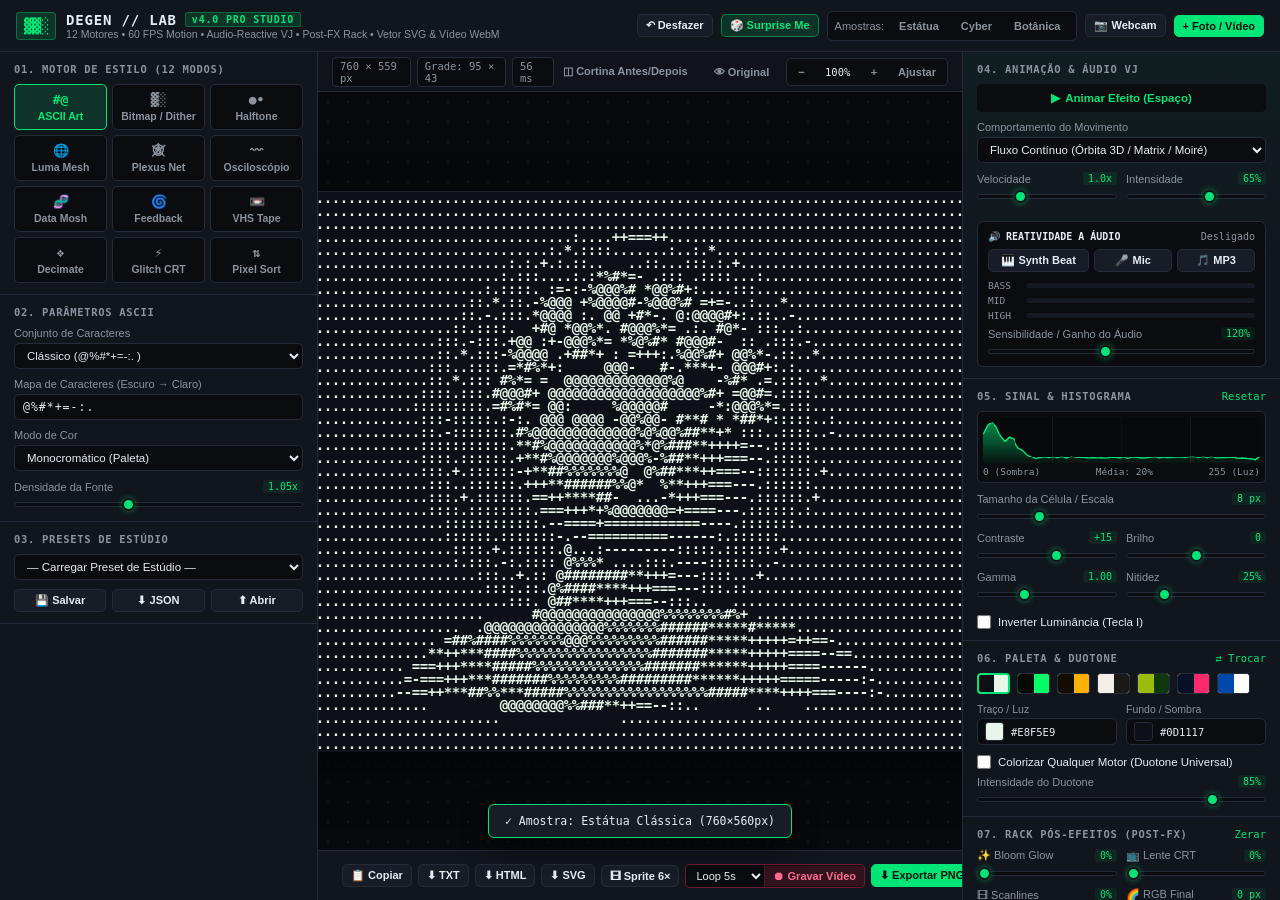
==== commit 4cc65f80: "refactor: remove Nano Banana modal to keep studio UI clean and focused" ====
--- a/DEGEN-LAB-v4-Portable.html
+++ b/DEGEN-LAB-v4-Portable.html
@@ -938,208 +938,6 @@
   z-index: 100;
 }
 
-/* Nano Banana Designer Lab Modal & Button */
-.btn-nanobanana {
-  background: linear-gradient(135deg, #ffd600 0%, #ff9100 100%);
-  color: #140c00;
-  border-color: #ffd600;
-  font-weight: 700;
-  box-shadow: 0 0 12px rgba(255, 214, 0, 0.25);
-}
-
-.btn-nanobanana:hover {
-  background: linear-gradient(135deg, #ffe54c 0%, #ffab40 100%);
-  box-shadow: 0 0 18px rgba(255, 214, 0, 0.45);
-}
-
-.nb-modal-backdrop {
-  position: fixed;
-  inset: 0;
-  background: rgba(5, 7, 11, 0.84);
-  backdrop-filter: blur(6px);
-  display: flex;
-  align-items: center;
-  justify-content: center;
-  z-index: 90;
-  padding: 20px;
-}
-
-.nb-modal {
-  width: 980px;
-  max-width: 96vw;
-  max-height: 90vh;
-  background: var(--bg-panel);
-  border: 1px solid #ffd600;
-  border-radius: 10px;
-  box-shadow: 0 24px 70px rgba(0, 0, 0, 0.85), 0 0 30px rgba(255, 214, 0, 0.12);
-  display: flex;
-  flex-direction: column;
-  overflow: hidden;
-}
-
-.nb-modal-header {
-  padding: 13px 18px;
-  background: linear-gradient(90deg, rgba(255, 214, 0, 0.12) 0%, rgba(17, 21, 28, 0) 100%);
-  border-bottom: 1px solid var(--border-color);
-  display: flex;
-  align-items: center;
-  justify-content: space-between;
-}
-
-.nb-badge {
-  font-family: var(--font-mono);
-  font-size: 13px;
-  font-weight: 700;
-  color: #ffd600;
-  letter-spacing: 0.6px;
-}
-
-.nb-title-wrap p {
-  font-size: 11px;
-  color: var(--text-secondary);
-  margin-top: 2px;
-}
-
-.nb-modal-body {
-  display: grid;
-  grid-template-columns: 1fr 1fr;
-  gap: 14px;
-  padding: 14px 18px;
-  overflow-y: auto;
-}
-
-.nb-col {
-  display: flex;
-  flex-direction: column;
-  gap: 12px;
-}
-
-.nb-card {
-  background: var(--bg-root);
-  border: 1px solid var(--border-color);
-  border-radius: 8px;
-  padding: 12px 14px;
-}
-
-.nb-key-row {
-  display: flex;
-  gap: 6px;
-}
-
-.nb-key-row input {
-  flex: 1;
-  background: var(--bg-panel);
-  border: 1px solid var(--border-color);
-  color: var(--text-primary);
-  padding: 6px 9px;
-  border-radius: 5px;
-  font-family: var(--font-mono);
-  font-size: 11.5px;
-  outline: none;
-}
-
-.nb-key-row input:focus,
-textarea#nb-prompt:focus {
-  border-color: #ffd600;
-}
-
-textarea#nb-prompt {
-  width: 100%;
-  background: var(--bg-panel);
-  border: 1px solid var(--border-color);
-  color: var(--text-primary);
-  padding: 7px 9px;
-  border-radius: 5px;
-  font-family: var(--font-sans);
-  font-size: 12px;
-  resize: vertical;
-  outline: none;
-}
-
-.nb-idea-chips {
-  display: flex;
-  flex-wrap: wrap;
-  gap: 5px;
-  margin-bottom: 9px;
-}
-
-.nb-chip {
-  background: var(--bg-panel);
-  border: 1px solid var(--border-color);
-  color: var(--text-secondary);
-  padding: 4px 8px;
-  border-radius: 14px;
-  font-size: 10.5px;
-  cursor: pointer;
-  transition: all 0.14s;
-}
-
-.nb-chip:hover {
-  border-color: #ffd600;
-  color: #ffd600;
-}
-
-.nb-compiled-box {
-  background: #06080b;
-  border: 1px solid var(--border-color);
-  border-radius: 5px;
-  padding: 8px 10px;
-  font-family: var(--font-mono);
-  font-size: 10px;
-  line-height: 1.45;
-  color: #a5d6a7;
-  max-height: 98px;
-  overflow-y: auto;
-  white-space: pre-wrap;
-  user-select: text;
-}
-
-.nb-action-buttons {
-  display: grid;
-  grid-template-columns: 1.25fr 1fr;
-  gap: 8px;
-  margin-top: 10px;
-}
-
-.nb-gallery-grid {
-  display: flex;
-  gap: 8px;
-  overflow-x: auto;
-  padding-bottom: 4px;
-  min-height: 68px;
-  align-items: center;
-}
-
-.nb-gallery-empty {
-  font-size: 11px;
-  color: var(--text-muted);
-  font-style: italic;
-}
-
-.nb-thumb {
-  width: 78px;
-  height: 58px;
-  border-radius: 5px;
-  border: 1px solid var(--border-color);
-  overflow: hidden;
-  cursor: pointer;
-  flex-shrink: 0;
-  position: relative;
-  transition: transform 0.12s, border-color 0.12s;
-}
-
-.nb-thumb:hover {
-  transform: translateY(-2px);
-  border-color: #ffd600;
-}
-
-.nb-thumb img {
-  width: 100%;
-  height: 100%;
-  object-fit: cover;
-  display: block;
-}
-
 .hidden {
   display: none !important;
 }
@@ -1159,9 +957,6 @@
       </div>
 
       <div class="topbar-actions">
-        <button class="btn btn-nanobanana btn-sm" id="btn-open-nanobanana" title="Abrir Estúdio Nano Banana AI com Controles para Designers (Tecla B)">
-          🍌 Nano Banana AI
-        </button>
         <button class="btn btn-secondary btn-sm" id="btn-undo" title="Desfazer última alteração (Ctrl/Cmd + Z)">
           ↶ Desfazer
         </button>
@@ -2233,185 +2028,6 @@
       </aside>
     </div>
 
-    <!-- NANO BANANA // DESIGNER LAB MODAL -->
-    <div class="nb-modal-backdrop hidden" id="nanobanana-modal">
-      <div class="nb-modal">
-        <header class="nb-modal-header">
-          <div class="nb-title-wrap">
-            <span class="nb-badge">🍌 NANO BANANA // DESIGNER LAB</span>
-            <p>Gerador & Remixador de Imagens Otimizado para Arte Generativa (Gemini Image API + Procedural Synth)</p>
-          </div>
-          <button class="btn btn-ghost btn-sm" id="btn-close-nanobanana" title="Fechar (Esc)">✕ Fechar</button>
-        </header>
-
-        <div class="nb-modal-body">
-          <!-- Left Column: Art Direction & Designer Controls -->
-          <div class="nb-col nb-col-controls">
-            <div class="nb-card">
-              <div class="section-header">
-                <span class="section-title">01. MOTOR & CONEXÃO GEMINI API</span>
-                <a href="https://aistudio.google.com/apikey" target="_blank" rel="noopener" class="btn-link">Obter API Key ↗</a>
-              </div>
-
-              <div class="two-col-controls">
-                <div class="control-group">
-                  <label for="nb-model">Modelo de Imagem</label>
-                  <select id="nb-model">
-                    <option value="auto">Auto-Detect (Descobrir Modelo Ativo na Sua API Key)</option>
-                    <option value="gemini-2.5-flash-image">Nano Banana (gemini-2.5-flash-image)</option>
-                    <option value="gemini-2.0-flash-exp-image-generation">Nano Banana Exp (gemini-2.0-flash-exp-image-generation)</option>
-                    <option value="gemini-nano-banana-2.1">Nano Banana 2.1 (gemini-nano-banana-2.1)</option>
-                    <option value="imagen-3.0-generate-002">Imagen 3 Studio (imagen-3.0-generate-002)</option>
-                    <option value="offline-synth">⚡ Procedural Designer Synth (100% Offline)</option>
-                  </select>
-                </div>
-
-                <div class="control-group">
-                  <label for="nb-mode">Modo de Operação</label>
-                  <select id="nb-mode">
-                    <option value="text2img">Criar do Zero (Text-to-Image)</option>
-                    <option value="remix-source">Remix da Foto Atual (Img-to-Img)</option>
-                    <option value="remix-output">Hybrid Feedback (Usar Efeito do Palco)</option>
-                  </select>
-                </div>
-              </div>
-
-              <div class="control-group">
-                <label for="nb-api-key">Google Gemini API Key (Salva localmente no seu navegador)</label>
-                <div class="nb-key-row">
-                  <input type="password" id="nb-api-key" placeholder="AIzaSy... (ou deixe vazio para usar o Gerador Procedural Offline)" spellcheck="false" />
-                  <button class="btn btn-secondary btn-sm" id="btn-toggle-nb-key" type="button" title="Mostrar/Ocultar chave">👁</button>
-                </div>
-              </div>
-            </div>
-
-            <div class="nb-card">
-              <div class="section-header">
-                <span class="section-title">02. DIREÇÃO DE ARTE PARA DESIGNERS</span>
-              </div>
-
-              <div class="control-group">
-                <label for="nb-lighting">💡 Iluminação & Contraste Tonal</label>
-                <select id="nb-lighting">
-                  <option value="chiaroscuro">Chiaroscuro Dramático (Luz Lateral Dura — Ideal p/ ASCII & 1-Bit)</option>
-                  <option value="rimlight">Rim Light / Contorno de Luz Recortado (Ideal p/ Luma Mesh & Plexus)</option>
-                  <option value="studio_highkey">Estúdio Editorial Softbox (Gradientes Suaves — Ideal p/ Halftone)</option>
-                  <option value="neon_cyber">Bicolor Cyberpunk Neon (Ciano & Magenta — Ideal p/ VHS & Glitch)</option>
-                  <option value="silhouette">Silhueta Minimalista de Contraste Extremo (Stencil / Xerox)</option>
-                </select>
-              </div>
-
-              <div class="control-group">
-                <label for="nb-material">🎨 Materialidade & Estética de Superfície</label>
-                <select id="nb-material">
-                  <option value="marble">Escultura em Mármore / Gesso Clássico Fosco (Pureza Tonal)</option>
-                  <option value="chrome">Metal Líquido / Cromo Especular 3D (Reflexos de Alto Contraste)</option>
-                  <option value="brutalist">Design Brutalista / Geometria Arquitetônica Bauhaus</option>
-                  <option value="editorial">Fotografia Editorial Analógica Médio-Formato 80mm</option>
-                  <option value="cyber_mech">Biomecânico / Android Hardware & Cabos Industriais</option>
-                  <option value="botanical">Botânica Macro / Fibonacci & Estrutura Orgânica</option>
-                </select>
-              </div>
-
-              <div class="two-col-controls">
-                <div class="control-group">
-                  <label for="nb-lens">📷 Lente & Enquadramento</label>
-                  <select id="nb-lens">
-                    <option value="portrait_85mm">Close-up Retrato 85mm f/1.4</option>
-                    <option value="isometric">Projeção Isométrica 3D</option>
-                    <option value="wide_24mm">Grande Angular 24mm Dramática</option>
-                    <option value="macro">Macro Extremo 100mm</option>
-                    <option value="topdown">Vista Superior Simétrica</option>
-                  </select>
-                </div>
-
-                <div class="control-group">
-                  <label for="nb-aspect">📐 Proporção do Palco</label>
-                  <select id="nb-aspect">
-                    <option value="4:3">4:3 Clássico (760×560)</option>
-                    <option value="1:1">1:1 Quadrado (720×720)</option>
-                    <option value="16:9">16:9 Widescreen (880×495)</option>
-                    <option value="3:4">3:4 Poster Vertical (560×746)</option>
-                  </select>
-                </div>
-              </div>
-
-              <div class="control-group">
-                <label for="nb-background">⬛ Tratamento de Fundo (Isolamento de Ruído)</label>
-                <select id="nb-background">
-                  <option value="pitch_black">Fundo Preto Puro Isolado (#000000 — Zero Ruído no Fundo)</option>
-                  <option value="radial_halo">Vinheta Escura com Halo Geométrico Central</option>
-                  <option value="paper_white">Fundo Branco Infinito de Estúdio (#FFFFFF)</option>
-                  <option value="env_depth">Cenário com Profundidade & Grid Perspectivo</option>
-                </select>
-              </div>
-
-              <div class="checkbox-row">
-                <label class="toggle-label">
-                  <input type="checkbox" id="nb-optimize-engine" checked />
-                  <span>🎯 Pré-Otimizar Distribuição Tonal para o Motor Ativo (<b id="nb-active-engine-label">ASCII</b>)</span>
-                </label>
-              </div>
-            </div>
-          </div>
-
-          <!-- Right Column: Prompt Briefing, Compiled Preview & Session Gallery -->
-          <div class="nb-col nb-col-prompt">
-            <div class="nb-card">
-              <div class="section-header">
-                <span class="section-title">03. BRIEFING VISUAL & CONCEITO</span>
-              </div>
-
-              <div class="nb-idea-chips">
-                <button type="button" class="nb-chip" data-nb-idea="Busto escultural de astronauta antigo com visor geométrico rachado">🗿 Astronauta Clássico</button>
-                <button type="button" class="nb-chip" data-nb-idea="Crânio cibernético cromado conectado a cabos ópticos translúcidos">💀 Crânio Cyber Chrome</button>
-                <button type="button" class="nb-chip" data-nb-idea="Olho humano em macro extremo refletindo uma grade arquitetônica neon">👁 Olho Macro Neon</button>
-                <button type="button" class="nb-chip" data-nb-idea="Mão escultural segurando uma esfera de vidro refrativa flutuante">✋ Esfera Refrativa</button>
-                <button type="button" class="nb-chip" data-nb-idea="Monólito brutalista com escadarias impossíveis e esfera metálica">🏛 Monólito Brutalista</button>
-              </div>
-
-              <div class="control-group">
-                <label for="nb-prompt">Descrição do Sujeito / Cena Principal</label>
-                <textarea id="nb-prompt" rows="2" placeholder="Descreva o sujeito ou composição desejada...">Busto escultural de astronauta antigo com visor geométrico rachado</textarea>
-              </div>
-
-              <div class="control-group">
-                <label for="nb-negative">Restrições / Negative Prompt (O que evitar)</label>
-                <input type="text" id="nb-negative" value="sem fundo poluído, sem texto borrado, sem baixo contraste" />
-              </div>
-
-              <div class="control-group">
-                <div class="control-label-row">
-                  <label>Prompt Técnico Compilado (Engenharia de Direção de Arte)</label>
-                  <button type="button" class="btn-link" id="btn-nb-copy-prompt">📋 Copiar Prompt</button>
-                </div>
-                <pre class="nb-compiled-box" id="nb-compiled-preview"></pre>
-              </div>
-
-              <div class="nb-action-buttons">
-                <button type="button" class="btn btn-nanobanana" id="btn-nb-generate">
-                  🍌 Gerar com Nano Banana AI
-                </button>
-                <button type="button" class="btn btn-secondary" id="btn-nb-procedural" title="Gera instantaneamente uma composição paramétrica offline baseada nas diretrizes acima">
-                  ⚡ Sintetizar Procedural (Offline)
-                </button>
-              </div>
-            </div>
-
-            <div class="nb-card nb-gallery-card">
-              <div class="section-header">
-                <span class="section-title">04. GALERIA DE GERAÇÕES DA SESSÃO</span>
-                <span class="control-value" id="nb-gallery-count">0 itens</span>
-              </div>
-              <div class="nb-gallery-grid" id="nb-gallery">
-                <p class="nb-gallery-empty">Suas imagens geradas aparecerão aqui para troca rápida com 1 clique.</p>
-              </div>
-            </div>
-          </div>
-        </div>
-      </div>
-    </div>
-
     <!-- Toast Notification -->
     <div id="toast" class="toast hidden"></div>
   </div>
@@ -3241,731 +2857,6 @@
   DegenLab.startSynthBeat = startSynthBeat;
   DegenLab.stopAllAudio = stopAllAudio;
   DegenLab.sampleAudioSpectrum = sampleAudioSpectrum;
-})(window);
-
-</script>
-  <script>
-/* === js/nanobanana.js === */
-(function (global) {
-  const DegenLab = (global.DegenLab = global.DegenLab || {});
-
-  const API_KEY_STORAGE = 'degen_lab_gemini_api_key_v5';
-
-  // Dicionários de Engenharia de Prompt para Designers
-  const LIGHTING_DIRECTIVES = {
-    chiaroscuro:
-      'dramatic Caravaggio chiaroscuro studio lighting, hard directional key light at 45 degrees, deep sculpted shadows, rich midtone roll-off, high tonal contrast ratio',
-    rimlight:
-      'intense specular dual rim lighting carving out the outer silhouette edges, high-contrast edge separation, moody volumetric core shadow',
-    studio_highkey:
-      'clean editorial commercial studio softbox lighting, smooth continuous tonal gradients, crisp specular highlights, balanced exposure',
-    neon_cyber:
-      'high-contrast split-complementary neon lighting, electric cyan key light from left and hot magenta rim light from right, deep dark shadows',
-    silhouette:
-      'extreme graphic contrast, stark backlit silhouette with razor-sharp contour separation, posterized tonal planes'
-  };
-
-  const MATERIAL_DIRECTIVES = {
-    marble:
-      'matte classical Carrara marble and raw plaster sculpture texture, smooth subsurface scattering, clear geometric form without noisy surface clutter',
-    chrome:
-      'liquid mercury and highly reflective polished chrome surface, sharp anisotropic specular reflections, bold dark/light ribbons',
-    brutalist:
-      'Swiss International Typographic Style and brutalist architectural concrete monolith geometry, bold modular shapes, bauhaus structural precision',
-    editorial:
-      'high-fashion medium-format Hasselblad 80mm analog portrait photography, crisp skin and fabric micro-contrast, expressive subject',
-    cyber_mech:
-      'intricate biomechanical android hardware, exposed matte carbon panels, glowing optical sensors and braided industrial cables',
-    botanical:
-      'exotic macro botanical structure, fibonacci spiral symmetry, crisp organic veins and dew droplets with strong tonal depth'
-  };
-
-  const LENS_DIRECTIVES = {
-    portrait_85mm: '85mm f/1.4 prime portrait lens, centered heroic framing, tack-sharp subject focus',
-    isometric: '3D orthographic isometric projection, clean architectural axonometric angle',
-    wide_24mm: '24mm wide-angle dynamic low-angle perspective, monumental scale and strong depth',
-    macro: '100mm 1:1 extreme macro close-up lens, intricate structural detail filling the frame',
-    topdown: 'symmetrical flat-lay zenithal top-down composition, geometric balance'
-  };
-
-  const BG_DIRECTIVES = {
-    pitch_black:
-      'completely isolated on a pure pitch-black void background (#000000) with zero background clutter',
-    paper_white:
-      'isolated on a clean seamless pure white studio cyclorama background (#FFFFFF)',
-    radial_halo:
-      'dark studio background with a subtle geometric radial halo glow behind the main subject',
-    env_depth:
-      'layered atmospheric background with subtle perspective grid and depth fog separating foreground from background'
-  };
-
-  const ENGINE_OPTIMIZATION_HINTS = {
-    ascii:
-      'Optimized for ASCII typography mapping: bold recognizable silhouette, clear macro-shapes, distinct separation between shadow, midtone, and highlight zones.',
-    bitmap:
-      'Optimized for 1-bit Atkinson & Bayer dithering: smooth continuous gradients across curved surfaces paired with crisp high-contrast structural edges.',
-    halftone:
-      'Optimized for CMYK & halftone screen printing: vibrant primary color separation and broad, well-defined tonal areas.',
-    lumamesh:
-      'Optimized for 3D Luminance Depth Extrusion (Z-depth map): bright foreground subject fading smoothly toward darker recessed edges.',
-    plexus:
-      'Optimized for Plexus constellation triangulation: well-distributed high-contrast feature nodes and clear structural contours.',
-    waves:
-      'Optimized for Rutt-Etra 3D oscilloscope scanline elevation: smooth luminance relief with a strong central focal form.',
-    datamosh:
-      'Optimized for P-Frame macroblock datamoshing: bold chromatic blocks and strong directional motion lines.',
-    feedback:
-      'Optimized for optical feedback trails: luminous high-contrast subject isolated against a dark surround.',
-    vhs:
-      'Optimized for 1990s analog NTSC VHS tape aesthetic: saturated retro colors and sharp vertical edges for chroma bleed.',
-    decimate:
-      'Optimized for recursive quadtree subdivision: combination of large calm negative-space zones and intricate high-contrast focal details.',
-    glitch:
-      'Optimized for RGB split and slice glitching: strong vertical alignment and high-contrast graphic focal point.',
-    pixelsort:
-      'Optimized for Kim Asendorf pixel sorting: dramatic highlight-to-shadow vertical transitions.'
-  };
-
-  function getSavedApiKey() {
-    try {
-      return localStorage.getItem(API_KEY_STORAGE) || '';
-    } catch (e) {
-      return '';
-    }
-  }
-
-  function saveApiKey(key) {
-    try {
-      localStorage.setItem(API_KEY_STORAGE, (key || '').trim());
-    } catch (e) {}
-  }
-
-  /**
-   * Compila o prompt técnico estruturado a partir dos controles de Direção de Arte do Designer
-   */
-  function compileDesignerPrompt(config, activeEngineMode = 'ascii') {
-    const subject = (config.prompt || '').trim() || 'Classical futuristic sculptural bust with geometric visor';
-    const lighting = LIGHTING_DIRECTIVES[config.lighting] || LIGHTING_DIRECTIVES.chiaroscuro;
-    const material = MATERIAL_DIRECTIVES[config.material] || MATERIAL_DIRECTIVES.marble;
-    const lens = LENS_DIRECTIVES[config.lens] || LENS_DIRECTIVES.portrait_85mm;
-    const bg = BG_DIRECTIVES[config.background] || BG_DIRECTIVES.pitch_black;
-    const negative = (config.negative || '').trim();
-
-    const parts = [
-      `Subject & Concept: ${subject}.`,
-      `Art Direction & Materiality: ${material}.`,
-      `Lighting & Tonal Contrast: ${lighting}.`,
-      `Camera & Framing: ${lens}.`,
-      `Background Treatment: ${bg}.`
-    ];
-
-    if (config.optimizeForEngine && ENGINE_OPTIMIZATION_HINTS[activeEngineMode]) {
-      parts.push(`Generative Pipeline Optimization: ${ENGINE_OPTIMIZATION_HINTS[activeEngineMode]}`);
-    }
-
-    if (config.mode === 'remix-source' || config.mode === 'remix-output') {
-      parts.push(
-        'Image-to-Image Instruction: Preserve the core composition, pose, and structural proportions of the reference image while transforming its lighting, surface material, and contrast according to this art direction.'
-      );
-    }
-
-    if (negative) {
-      parts.push(`Avoid / Negative Constraints: ${negative}.`);
-    }
-
-    return parts.join('\n');
-  }
-
-  function getTargetDimensions(aspectRatio) {
-    if (aspectRatio === '1:1') return { width: 720, height: 720 };
-    if (aspectRatio === '16:9') return { width: 880, height: 495 };
-    if (aspectRatio === '3:4') return { width: 560, height: 746 };
-    return { width: 760, height: 560 }; // 4:3 padrão
-  }
-
-  /**
-   * Chama o motor Nano Banana / Gemini Image Generation API no navegador (100% compatível com CORS no Safari/Chrome/GitHub Pages).
-   * Usa ?key= na URL sem cabeçalhos customizados que bloqueiam o preflight CORS ("Load failed"),
-   * e descobre automaticamente os modelos de imagem disponíveis na chave do usuário.
-   */
-  async function generateWithNanoBananaApi(config, activeEngineMode, referenceCanvas) {
-    const apiKey = (config.apiKey || getSavedApiKey()).trim();
-    if (!apiKey) {
-      throw new Error('Insira sua Gemini API Key (Google AI Studio) ou use o botão "Sintetizar Procedural Offline".');
-    }
-
-    saveApiKey(apiKey);
-    const compiledPrompt = compileDesignerPrompt(config, activeEngineMode);
-    const dims = getTargetDimensions(config.aspectRatio);
-    const refForApi = config.mode !== 'text2img' ? referenceCanvas : null;
-
-    // 1. Montar fila de modelos candidatos (incluindo descoberta dinâmica da conta do usuário)
-    const defaultCandidates = [
-      config.model,
-      'gemini-2.5-flash-image',
-      'gemini-2.5-flash-image-preview',
-      'gemini-2.0-flash-preview-image-generation',
-      'gemini-2.0-flash-exp-image-generation',
-      'gemini-nano-banana-2.1',
-      'gemini-3.1-flash-lite-image',
-      'gemini-3-pro-image',
-      'imagen-3.0-generate-002'
-    ].filter((m) => m && m !== 'offline-synth' && m !== 'auto');
-
-    // Descobrir modelos habilitados na chave do usuário via GET /v1beta/models
-    let discoveredModels = [];
-    try {
-      discoveredModels = await discoverAvailableImageModels(apiKey);
-    } catch (e) {}
-
-    const allCandidates = [...new Set([...discoveredModels, ...defaultCandidates])];
-    const errors = [];
-
-    for (const rawModel of allCandidates) {
-      const modelName = rawModel.replace(/^models\//, '');
-
-      // Se for modelo da família Imagen (:predict)
-      if (modelName.startsWith('imagen-') && !refForApi) {
-        try {
-          const imgCanvas = await callImagenPredictEndpoint(
-            apiKey,
-            modelName,
-            compiledPrompt,
-            config.aspectRatio,
-            dims
-          );
-          return { canvas: imgCanvas, prompt: compiledPrompt, modelUsed: modelName };
-        } catch (err) {
-          errors.push(`${modelName}: ${err.message}`);
-          continue;
-        }
-      }
-
-      // Tentativa principal CORS-safe via :generateContent?key=...
-      try {
-        const imgCanvas = await callGeminiGenerateContentImage(
-          apiKey,
-          modelName,
-          compiledPrompt,
-          refForApi,
-          dims
-        );
-        return { canvas: imgCanvas, prompt: compiledPrompt, modelUsed: modelName };
-      } catch (err) {
-        errors.push(`${modelName}: ${err.message}`);
-      }
-
-      // Tentativa secundária CORS-safe via /v1beta/interactions?key=... (sem headers bloqueados por preflight)
-      try {
-        const imgCanvas = await callGeminiInteractionsImage(
-          apiKey,
-          modelName,
-          compiledPrompt,
-          refForApi,
-          config.aspectRatio,
-          dims
-        );
-        return { canvas: imgCanvas, prompt: compiledPrompt, modelUsed: modelName };
-      } catch (err) {}
-    }
-
-    const detailedErr = errors.find((e) => !e.includes('404') && !e.includes('not found')) || errors[0] || 'Verifique sua Gemini API Key.';
-    throw new Error(detailedErr);
-  }
-
-  /**
-   * Consulta GET /v1beta/models?key=... para descobrir quais modelos de geração de imagem estão ativos na chave do usuário
-   */
-  async function discoverAvailableImageModels(apiKey) {
-    const url = `https://generativelanguage.googleapis.com/v1beta/models?key=${encodeURIComponent(apiKey)}`;
-    const resp = await fetch(url, { method: 'GET' });
-    if (!resp.ok) return [];
-    const data = await resp.json();
-    const models = data.models || [];
-    const found = [];
-
-    for (const m of models) {
-      const name = (m.name || '').replace(/^models\//, '');
-      if (
-        name.includes('image') ||
-        name.includes('banana') ||
-        name.includes('imagen') ||
-        name === 'gemini-2.0-flash-exp'
-      ) {
-        found.push(name);
-      }
-    }
-    return found;
-  }
-
-  /**
-   * Chamada CORS-safe via Gemini Interactions API (POST /v1beta/interactions?key=...)
-   * Sem headers não-padrão (como Api-Revision) que causam "TypeError: Load failed" no Safari/WebKit.
-   */
-  async function callGeminiInteractionsImage(apiKey, modelName, promptText, refCanvas, aspectRatio, dims) {
-    const url = `https://generativelanguage.googleapis.com/v1beta/interactions?key=${encodeURIComponent(apiKey)}`;
-
-    const inputItems = [{ type: 'text', text: promptText }];
-    if (refCanvas) {
-      const dataUrl = refCanvas.toDataURL('image/png');
-      const base64Data = dataUrl.split(',')[1];
-      inputItems.push({
-        type: 'image',
-        mime_type: 'image/png',
-        data: base64Data
-      });
-    }
-
-    const body = {
-      model: modelName,
-      input: inputItems,
-      response_format: {
-        type: 'image',
-        mime_type: 'image/png',
-        aspect_ratio: aspectRatio || '4:3'
-      }
-    };
-
-    const resp = await fetch(url, {
-      method: 'POST',
-      headers: {
-        'Content-Type': 'application/json'
-      },
-      body: JSON.stringify(body)
-    });
-
-    if (!resp.ok) {
-      let errMsg = `Erro HTTP ${resp.status}`;
-      try {
-        const errJson = await resp.json();
-        errMsg = errJson.error?.message || errMsg;
-      } catch (e) {}
-      throw new Error(errMsg);
-    }
-
-    const data = await resp.json();
-    const interaction = data.interaction || data;
-
-    if (interaction.output_image && interaction.output_image.data) {
-      const mime = interaction.output_image.mime_type || 'image/png';
-      return await base64ToCanvas(`data:${mime};base64,${interaction.output_image.data}`, dims.width, dims.height);
-    }
-
-    const steps = interaction.steps || [];
-    for (let i = steps.length - 1; i >= 0; i--) {
-      const step = steps[i];
-      if (step.type === 'model_output' && Array.isArray(step.content)) {
-        for (const item of step.content) {
-          if (item.type === 'image' && item.data) {
-            const mime = item.mime_type || 'image/png';
-            return await base64ToCanvas(`data:${mime};base64,${item.data}`, dims.width, dims.height);
-          }
-        }
-      }
-    }
-
-    throw new Error(`O modelo ${modelName} não retornou uma imagem.`);
-  }
-
-  async function callGeminiGenerateContentImage(apiKey, modelName, promptText, refCanvas, dims) {
-    const url = `https://generativelanguage.googleapis.com/v1beta/models/${modelName}:generateContent?key=${encodeURIComponent(apiKey)}`;
-
-    const parts = [{ text: promptText }];
-
-    if (refCanvas) {
-      const dataUrl = refCanvas.toDataURL('image/png');
-      const base64Data = dataUrl.split(',')[1];
-      parts.push({
-        inlineData: {
-          mimeType: 'image/png',
-          data: base64Data
-        }
-      });
-    }
-
-    const body = {
-      contents: [{ parts }],
-      generationConfig: {
-        responseModalities: ['TEXT', 'IMAGE']
-      }
-    };
-
-    const resp = await fetch(url, {
-      method: 'POST',
-      headers: { 'Content-Type': 'application/json' },
-      body: JSON.stringify(body)
-    });
-
-    if (!resp.ok) {
-      let errMsg = `Erro HTTP ${resp.status}`;
-      try {
-        const errJson = await resp.json();
-        errMsg = errJson.error?.message || errMsg;
-      } catch (e) {}
-      throw new Error(errMsg);
-    }
-
-    const data = await resp.json();
-    const candidates = data.candidates || [];
-    for (const cand of candidates) {
-      const cParts = cand.content?.parts || [];
-      for (const p of cParts) {
-        const inline = p.inlineData || p.inline_data;
-        if (inline && inline.data) {
-          const mime = inline.mimeType || inline.mime_type || 'image/png';
-          return await base64ToCanvas(`data:${mime};base64,${inline.data}`, dims.width, dims.height);
-        }
-      }
-    }
-
-    throw new Error(`O modelo ${modelName} não retornou um buffer de imagem.`);
-  }
-
-  async function callImagenPredictEndpoint(apiKey, modelName, promptText, aspectRatio, dims) {
-    const url = `https://generativelanguage.googleapis.com/v1beta/models/${modelName}:predict?key=${encodeURIComponent(apiKey)}`;
-    const body = {
-      instances: [{ prompt: promptText }],
-      parameters: {
-        sampleCount: 1,
-        aspectRatio: aspectRatio || '4:3'
-      }
-    };
-
-    const resp = await fetch(url, {
-      method: 'POST',
-      headers: { 'Content-Type': 'application/json' },
-      body: JSON.stringify(body)
-    });
-
-    if (!resp.ok) {
-      let errMsg = `Erro Imagen HTTP ${resp.status}`;
-      try {
-        const errJson = await resp.json();
-        errMsg = errJson.error?.message || errMsg;
-      } catch (e) {}
-      throw new Error(errMsg);
-    }
-
-    const data = await resp.json();
-    const b64 = data.predictions?.[0]?.bytesBase64Encoded;
-    if (!b64) {
-      throw new Error('Imagen 3 não retornou bytesBase64Encoded.');
-    }
-
-    return await base64ToCanvas(`data:image/png;base64,${b64}`, dims.width, dims.height);
-  }
-
-  function base64ToCanvas(dataUrl, targetW, targetH) {
-    return new Promise((resolve, reject) => {
-      const img = new Image();
-      img.onload = () => {
-        const canvas = document.createElement('canvas');
-        canvas.width = targetW;
-        canvas.height = targetH;
-        const ctx = canvas.getContext('2d');
-
-        // Cover crop centralizado mantendo proporção sem distorcer
-        const scale = Math.max(targetW / img.width, targetH / img.height);
-        const sw = img.width * scale;
-        const sh = img.height * scale;
-        const dx = (targetW - sw) * 0.5;
-        const dy = (targetH - sh) * 0.5;
-
-        ctx.fillStyle = '#000000';
-        ctx.fillRect(0, 0, targetW, targetH);
-        ctx.drawImage(img, dx, dy, sw, sh);
-        resolve(canvas);
-      };
-      img.onerror = () => reject(new Error('Falha ao decodificar imagem gerada'));
-      img.src = dataUrl;
-    });
-  }
-
-  /**
-   * Gerador Procedural Paramétrico para Designers (100% Offline & Instantâneo)
-   * Sintetiza composições de alto contraste baseadas exatamente nos controles de
-   * Iluminação, Material, Lente, Fundo e Briefing quando offline ou sem API Key!
-   */
-  function generateProceduralDesignerCanvas(config, referenceCanvas) {
-    const dims = getTargetDimensions(config.aspectRatio);
-    const w = dims.width;
-    const h = dims.height;
-    const canvas = document.createElement('canvas');
-    canvas.width = w;
-    canvas.height = h;
-    const ctx = canvas.getContext('2d');
-
-    // Semente baseada no texto do prompt + timestamp para permitir variações criativas
-    const promptStr = (config.prompt || 'designer-synth') + ':' + (config.seed || Date.now());
-    let hash = 2166136261;
-    for (let i = 0; i < promptStr.length; i++) {
-      hash ^= promptStr.charCodeAt(i);
-      hash = Math.imul(hash, 16777619);
-    }
-    let seed = Math.abs(hash) % 2147483646 + 1;
-    const rand = () => {
-      seed = (seed * 16807) % 2147483647;
-      return (seed - 1) / 2147483646;
-    };
-
-    // Paleta de iluminação procedural conforme escolha do Designer
-    const isNeon = config.lighting === 'neon_cyber';
-    const isHighKey = config.lighting === 'studio_highkey' || config.background === 'paper_white';
-    const isRim = config.lighting === 'rimlight';
-    const isSilhouette = config.lighting === 'silhouette';
-
-    const keyColor = isNeon ? '#00f5d4' : '#ffffff';
-    const midColor = isNeon ? '#7b2cbf' : isHighKey ? '#b8c0cc' : '#8d8880';
-    const shadowColor = isNeon ? '#10002b' : isHighKey ? '#3e4452' : '#121318';
-
-    // 1. Renderizar Fundo conforme Tratamento de Fundo
-    if (config.background === 'paper_white') {
-      ctx.fillStyle = '#f4f1ea';
-      ctx.fillRect(0, 0, w, h);
-    } else if (config.background === ' pitch_black' || config.background === 'pitch_black') {
-      ctx.fillStyle = '#040507';
-      ctx.fillRect(0, 0, w, h);
-    } else if (config.background === 'radial_halo') {
-      const bgG = ctx.createRadialGradient(w * 0.5, h * 0.48, 10, w * 0.5, h * 0.5, Math.max(w, h) * 0.6);
-      bgG.addColorStop(0, isNeon ? '#3c096c' : '#404858');
-      bgG.addColorStop(0.55, '#141720');
-      bgG.addColorStop(1, '#040507');
-      ctx.fillStyle = bgG;
-      ctx.fillRect(0, 0, w, h);
-
-      // Anéis técnicos de direção de arte
-      ctx.strokeStyle = isNeon ? 'rgba(0, 245, 212, 0.35)' : 'rgba(255, 255, 255, 0.22)';
-      ctx.lineWidth = 2;
-      ctx.beginPath();
-      ctx.arc(w * 0.5, h * 0.48, Math.min(w, h) * 0.36, 0, Math.PI * 2);
-      ctx.stroke();
-    } else {
-      // env_depth: Grid arquitetônico em perspectiva
-      const bgG = ctx.createLinearGradient(0, 0, 0, h);
-      bgG.addColorStop(0, '#070910');
-      bgG.addColorStop(0.55, '#1b2234');
-      bgG.addColorStop(1, '#06070b');
-      ctx.fillStyle = bgG;
-      ctx.fillRect(0, 0, w, h);
-
-      ctx.strokeStyle = isNeon ? 'rgba(255, 42, 109, 0.28)' : 'rgba(255, 255, 255, 0.14)';
-      ctx.lineWidth = 1.2;
-      const horizon = h * 0.58;
-      for (let i = -8; i <= 8; i++) {
-        ctx.beginPath();
-        ctx.moveTo(w * 0.5 + i * 22, horizon);
-        ctx.lineTo(w * 0.5 + i * 130, h);
-        ctx.stroke();
-      }
-      for (let j = 1; j <= 7; j++) {
-        const y = horizon + Math.pow(j / 7, 1.7) * (h - horizon);
-        ctx.beginPath();
-        ctx.moveTo(0, y);
-        ctx.lineTo(w, y);
-        ctx.stroke();
-      }
-    }
-
-    // Se estiver em modo Remix, mesclar e estilizar a imagem de referência com alto contraste
-    if ((config.mode === 'remix-source' || config.mode === 'remix-output') && referenceCanvas) {
-      ctx.save();
-      ctx.globalAlpha = 0.78;
-      ctx.filter = isNeon
-        ? 'contrast(155%) saturate(180%) hue-rotate(45deg)'
-        : isSilhouette
-        ? 'contrast(260%) grayscale(100%)'
-        : 'contrast(145%) brightness(108%)';
-      ctx.drawImage(referenceCanvas, 0, 0, w, h);
-      ctx.restore();
-    }
-
-    const cx = w * 0.5;
-    const cy = h * 0.49;
-    const baseR = Math.min(w, h) * (config.lens === 'macro' ? 0.42 : config.lens === 'wide_24mm' ? 0.34 : 0.32);
-
-    // 2. Renderizar Geometria Central de acordo com Material & Estética
-    if (config.material === 'brutalist') {
-      // Composição Brutalista / Bauhaus Arquitetônica
-      const blocks = 7;
-      for (let i = 0; i < blocks; i++) {
-        const bw = baseR * (0.45 + rand() * 1.1);
-        const bh = baseR * (0.45 + rand() * 1.1);
-        const bx = cx + (rand() - 0.5) * baseR * 1.4 - bw * 0.5;
-        const by = cy + (rand() - 0.5) * baseR * 1.2 - bh * 0.5;
-
-        const g = ctx.createLinearGradient(bx, by, bx + bw, by + bh);
-        g.addColorStop(0, isSilhouette ? '#050505' : keyColor);
-        g.addColorStop(0.5, midColor);
-        g.addColorStop(1, shadowColor);
-
-        ctx.fillStyle = g;
-        ctx.fillRect(bx, by, bw, bh);
-
-        ctx.strokeStyle = isRim ? '#ffffff' : '#08090c';
-        ctx.lineWidth = isRim ? 2.5 : 1.5;
-        ctx.strokeRect(bx, by, bw, bh);
-
-        // Escadaria ou grade interna brutalista
-        if (i % 2 === 0) {
-          ctx.fillStyle = '#08090d';
-          const steps = 4;
-          for (let s = 0; s < steps; s++) {
-            ctx.fillRect(bx + (bw / steps) * s, by + (bh / steps) * s, bw / (steps * 1.5), bh - (bh / steps) * s);
-          }
-        }
-      }
-    } else if (config.material === 'chrome' || config.material === 'cyber_mech') {
-      // Esfera/Torus Biomecânico Cromado Especular com Anéis Orbitais
-      const rings = 5;
-      for (let r = rings; r >= 1; r--) {
-        const rad = baseR * (0.35 + (r / rings) * 0.78);
-        const tilt = (r - 2.5) * 0.28;
-
-        ctx.save();
-        ctx.translate(cx, cy);
-        ctx.rotate(tilt);
-
-        const rg = ctx.createRadialGradient(-rad * 0.35, -rad * 0.35, rad * 0.05, 0, 0, rad);
-        if (isNeon) {
-          rg.addColorStop(0, '#ffffff');
-          rg.addColorStop(0.25, '#00f5d4');
-          rg.addColorStop(0.55, '#120826');
-          rg.addColorStop(0.82, '#ff2a6d');
-          rg.addColorStop(1, '#05030a');
-        } else {
-          rg.addColorStop(0, '#ffffff');
-          rg.addColorStop(0.22, '#d8e2ec');
-          rg.addColorStop(0.48, '#202630');
-          rg.addColorStop(0.75, '#eef4f8');
-          rg.addColorStop(1, '#0a0c10');
-        }
-
-        ctx.strokeStyle = rg;
-        ctx.lineWidth = baseR * 0.14;
-        ctx.beginPath();
-        ctx.ellipse(0, 0, rad, rad * 0.58, 0, 0, Math.PI * 2);
-        ctx.stroke();
-        ctx.restore();
-      }
-
-      // Núcleo Esférico Especular
-      const coreR = baseR * 0.42;
-      const cg = ctx.createRadialGradient(cx - coreR * 0.35, cy - coreR * 0.35, 3, cx, cy, coreR);
-      cg.addColorStop(0, '#ffffff');
-      cg.addColorStop(0.4, midColor);
-      cg.addColorStop(0.85, shadowColor);
-      cg.addColorStop(1, isRim ? '#ffffff' : '#050608');
-      ctx.fillStyle = cg;
-      ctx.beginPath();
-      ctx.arc(cx, cy, coreR, 0, Math.PI * 2);
-      ctx.fill();
-    } else if (config.material === 'botanical') {
-      // Geometria Orgânica / Flor Macro com Sombreamento Profundo
-      const petals = 18;
-      for (let layer = 4; layer >= 1; layer--) {
-        const lRad = baseR * (0.35 + layer * 0.22);
-        for (let i = 0; i < petals; i++) {
-          const ang = (i / petals) * Math.PI * 2 + layer * 0.18;
-          ctx.save();
-          ctx.translate(cx, cy);
-          ctx.rotate(ang);
-
-          const pg = ctx.createLinearGradient(0, 0, lRad, 0);
-          pg.addColorStop(0, shadowColor);
-          pg.addColorStop(0.6, midColor);
-          pg.addColorStop(1, keyColor);
-
-          ctx.fillStyle = pg;
-          ctx.beginPath();
-          ctx.moveTo(0, 0);
-          ctx.quadraticCurveTo(lRad * 0.55, -lRad * 0.22, lRad, 0);
-          ctx.quadraticCurveTo(lRad * 0.55, lRad * 0.22, 0, 0);
-          ctx.fill();
-          ctx.strokeStyle = isRim ? keyColor : '#090b10';
-          ctx.lineWidth = 1.2;
-          ctx.stroke();
-          ctx.restore();
-        }
-      }
-    } else {
-      // Escultura Clássica / Retrato Editorial / Visor Futurista com Chiaroscuro
-      const lightOffsetX = config.lighting === 'rimlight' ? 0 : -baseR * 0.38;
-      const lightOffsetY = -baseR * 0.32;
-
-      // Ombros / Busto
-      const bustG = ctx.createRadialGradient(cx + lightOffsetX, cy + baseR * 0.8, 10, cx, cy + baseR * 1.1, baseR * 1.15);
-      bustG.addColorStop(0, isSilhouette ? '#151515' : keyColor);
-      bustG.addColorStop(0.5, midColor);
-      bustG.addColorStop(1, shadowColor);
-      ctx.fillStyle = bustG;
-      ctx.beginPath();
-      ctx.ellipse(cx, cy + baseR * 1.25, baseR * 1.05, baseR * 0.55, 0, Math.PI, 0, false);
-      ctx.fill();
-
-      // Cabeça Esculpida
-      const headG = ctx.createRadialGradient(
-        cx + lightOffsetX,
-        cy + lightOffsetY,
-        baseR * 0.08,
-        cx,
-        cy,
-        baseR * 0.95
-      );
-      if (isSilhouette) {
-        headG.addColorStop(0, '#0a0a0d');
-        headG.addColorStop(0.88, '#14161d');
-        headG.addColorStop(1, '#ffffff');
-      } else {
-        headG.addColorStop(0, keyColor);
-        headG.addColorStop(0.45, midColor);
-        headG.addColorStop(0.88, shadowColor);
-        headG.addColorStop(1, isRim ? keyColor : '#07080c');
-      }
-
-      ctx.fillStyle = headG;
-      ctx.beginPath();
-      ctx.ellipse(cx, cy - baseR * 0.06, baseR * 0.58, baseR * 0.78, 0, 0, Math.PI * 2);
-      ctx.fill();
-
-      // Visor Geométrico / Traços Faciais Esculturais de Alto Contraste
-      const visorG = ctx.createLinearGradient(cx - baseR * 0.5, cy - baseR * 0.15, cx + baseR * 0.5, cy);
-      visorG.addColorStop(0, isNeon ? '#ff2a6d' : '#11131a');
-      visorG.addColorStop(0.5, '#ffffff');
-      visorG.addColorStop(1, '#08090d');
-      ctx.fillStyle = visorG;
-      ctx.beginPath();
-      ctx.roundRect(cx - baseR * 0.44, cy - baseR * 0.22, baseR * 0.88, baseR * 0.22, 8);
-      ctx.fill();
-
-      // Nariz & Lábios Esculpidos
-      ctx.fillStyle = keyColor;
-      ctx.beginPath();
-      ctx.moveTo(cx, cy - baseR * 0.1);
-      ctx.lineTo(cx - baseR * 0.1, cy + baseR * 0.22);
-      ctx.lineTo(cx + baseR * 0.08, cy + baseR * 0.22);
-      ctx.closePath();
-      ctx.fill();
-
-      // Halo / Geometria Sagrada flutuante ao redor
-      ctx.strokeStyle = keyColor;
-      ctx.lineWidth = 2.5;
-      ctx.beginPath();
-      ctx.arc(cx, cy - baseR * 0.08, baseR * 0.88, -Math.PI * 0.75, Math.PI * 0.25);
-      ctx.stroke();
-    }
-
-    return {
-      canvas,
-      prompt: compileDesignerPrompt(config, 'ascii'),
-      modelUsed: 'Procedural Synth Engine (Offline)'
-    };
-  }
-
-  DegenLab.getSavedApiKey = getSavedApiKey;
-  DegenLab.saveApiKey = saveApiKey;
-  DegenLab.compileDesignerPrompt = compileDesignerPrompt;
-  DegenLab.generateWithNanoBananaApi = generateWithNanoBananaApi;
-  DegenLab.generateProceduralDesignerCanvas = generateProceduralDesignerCanvas;
 })(window);
 
 </script>
@@ -7196,12 +6087,7 @@
     downloadTextFile,
     copyToClipboard,
     createCanvasRecorder,
-    exportSpriteSheet,
-    getSavedApiKey,
-    saveApiKey,
-    compileDesignerPrompt,
-    generateWithNanoBananaApi,
-    generateProceduralDesignerCanvas
+    exportSpriteSheet
   } = global.DegenLab;
 
   const MAX_WORKING_DIMENSION = 960;
@@ -9022,159 +7908,6 @@
       await copyToClipboard(text);
       showToast('📋 Arte copiada para a área de transferência!');
     });
-
-    // 14. NANO BANANA // DESIGNER LAB
-    const nbModal = document.getElementById('nanobanana-modal');
-    const nbApiKeyInput = document.getElementById('nb-api-key');
-    const nbCompiledPreview = document.getElementById('nb-compiled-preview');
-    const nbActiveEngineLabel = document.getElementById('nb-active-engine-label');
-    const nbGallery = document.getElementById('nb-gallery');
-    const nbGalleryCount = document.getElementById('nb-gallery-count');
-    const nbSessionHistory = [];
-
-    nbApiKeyInput.value = getSavedApiKey();
-
-    const getNbConfig = () => ({
-      model: document.getElementById('nb-model').value,
-      mode: document.getElementById('nb-mode').value,
-      apiKey: nbApiKeyInput.value.trim(),
-      lighting: document.getElementById('nb-lighting').value,
-      material: document.getElementById('nb-material').value,
-      lens: document.getElementById('nb-lens').value,
-      aspectRatio: document.getElementById('nb-aspect').value,
-      background: document.getElementById('nb-background').value,
-      optimizeForEngine: document.getElementById('nb-optimize-engine').checked,
-      prompt: document.getElementById('nb-prompt').value,
-      negative: document.getElementById('nb-negative').value,
-      seed: Date.now()
-    });
-
-    const refreshNbPromptPreview = () => {
-      nbActiveEngineLabel.textContent = state.mode.toUpperCase();
-      nbCompiledPreview.textContent = compileDesignerPrompt(getNbConfig(), state.mode);
-    };
-
-    const openNbModal = () => {
-      refreshNbPromptPreview();
-      nbModal.classList.remove('hidden');
-    };
-
-    const closeNbModal = () => {
-      nbModal.classList.add('hidden');
-    };
-
-    document.getElementById('btn-open-nanobanana').addEventListener('click', openNbModal);
-    document.getElementById('btn-close-nanobanana').addEventListener('click', closeNbModal);
-    nbModal.addEventListener('click', (e) => {
-      if (e.target === nbModal) closeNbModal();
-    });
-
-    document.getElementById('btn-toggle-nb-key').addEventListener('click', () => {
-      nbApiKeyInput.type = nbApiKeyInput.type === 'password' ? 'text' : 'password';
-    });
-
-    nbApiKeyInput.addEventListener('change', () => {
-      saveApiKey(nbApiKeyInput.value);
-    });
-
-    [
-      'nb-model', 'nb-mode', 'nb-lighting', 'nb-material',
-      'nb-lens', 'nb-aspect', 'nb-background', 'nb-optimize-engine',
-      'nb-prompt', 'nb-negative'
-    ].forEach((id) => {
-      const el = document.getElementById(id);
-      el.addEventListener('input', refreshNbPromptPreview);
-      el.addEventListener('change', refreshNbPromptPreview);
-    });
-
-    document.querySelectorAll('[data-nb-idea]').forEach((chip) => {
-      chip.addEventListener('click', () => {
-        document.getElementById('nb-prompt').value = chip.dataset.nbIdea;
-        refreshNbPromptPreview();
-      });
-    });
-
-    document.getElementById('btn-nb-copy-prompt').addEventListener('click', async () => {
-      await copyToClipboard(nbCompiledPreview.textContent);
-      showToast('📋 Prompt técnico copiado!');
-    });
-
-    const addToNbGallery = (canvas, label) => {
-      const dataUrl = canvas.toDataURL('image/png');
-      nbSessionHistory.unshift({ canvas, dataUrl, label });
-      nbGalleryCount.textContent = `${nbSessionHistory.length} ${nbSessionHistory.length === 1 ? 'item' : 'itens'}`;
-      nbGallery.innerHTML = '';
-
-      nbSessionHistory.forEach((item) => {
-        const thumb = document.createElement('div');
-        thumb.className = 'nb-thumb';
-        thumb.title = `Aplicar ao palco: ${item.label}`;
-        const img = document.createElement('img');
-        img.src = item.dataUrl;
-        thumb.appendChild(img);
-        thumb.addEventListener('click', () => {
-          setSourceImage(item.canvas, item.label);
-        });
-        nbGallery.appendChild(thumb);
-      });
-    };
-
-    const getReferenceCanvasForMode = (mode) => {
-      if (mode === 'remix-output') return outputCanvas;
-      if (mode === 'remix-source') return sourceCanvas;
-      return null;
-    };
-
-    const btnNbGenerate = document.getElementById('btn-nb-generate');
-    btnNbGenerate.addEventListener('click', async () => {
-      const cfg = getNbConfig();
-      if (cfg.model === 'offline-synth') {
-        document.getElementById('btn-nb-procedural').click();
-        return;
-      }
-
-      const origText = btnNbGenerate.textContent;
-      btnNbGenerate.disabled = true;
-      btnNbGenerate.textContent = '⏳ Gerando no Nano Banana...';
-
-      try {
-        const refCanvas = getReferenceCanvasForMode(cfg.mode);
-        const result = await generateWithNanoBananaApi(cfg, state.mode, refCanvas);
-        const label = `🍌 Nano Banana (${result.modelUsed})`;
-        setSourceImage(result.canvas, label);
-        addToNbGallery(result.canvas, label);
-        closeNbModal();
-      } catch (err) {
-        showToast(`⚠ ${err.message}`);
-      } finally {
-        btnNbGenerate.disabled = false;
-        btnNbGenerate.textContent = origText;
-      }
-    });
-
-    document.getElementById('btn-nb-procedural').addEventListener('click', () => {
-      const cfg = getNbConfig();
-      const refCanvas = getReferenceCanvasForMode(cfg.mode);
-      const result = generateProceduralDesignerCanvas(cfg, refCanvas);
-      const label = `⚡ Synth: ${cfg.material.toUpperCase()} / ${cfg.lighting.toUpperCase()}`;
-      setSourceImage(result.canvas, label);
-      addToNbGallery(result.canvas, label);
-      closeNbModal();
-    });
-
-    window.addEventListener('keydown', (e) => {
-      if (e.key === 'Escape' && !nbModal.classList.contains('hidden')) {
-        closeNbModal();
-        return;
-      }
-      if (e.target.tagName === 'INPUT' || e.target.tagName === 'SELECT' || e.target.tagName === 'TEXTAREA') {
-        return;
-      }
-      if (e.key.toLowerCase() === 'b' && !e.metaKey && !e.ctrlKey) {
-        if (nbModal.classList.contains('hidden')) openNbModal();
-        else closeNbModal();
-      }
-    });
   }
 
   function bindRange(inputId, labelId, formatter) {
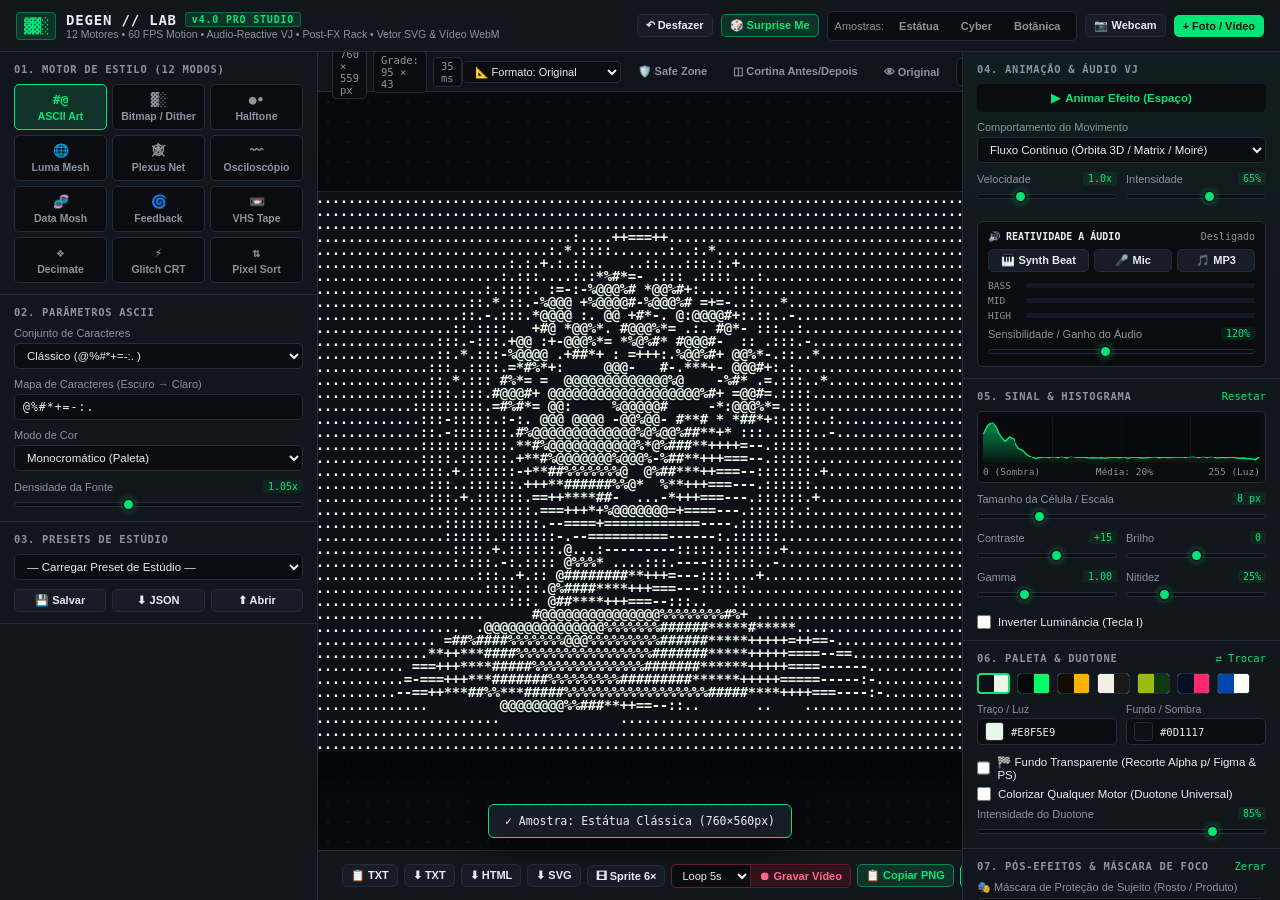
==== commit e85c6935: "feat(qol): add Social Media aspect ratios, Safe Zones, alpha transparent cutout, Copy PNG to clipboa" ====
--- a/DEGEN-LAB-v4-Portable.html
+++ b/DEGEN-LAB-v4-Portable.html
@@ -936,6 +936,109 @@
   font-size: 11.5px;
   box-shadow: 0 8px 24px rgba(0, 0, 0, 0.65);
   z-index: 100;
+}
+
+.toolbar-select {
+  width: auto;
+  padding: 3px 8px;
+  font-size: 11px;
+  background: var(--bg-root);
+  border: 1px solid var(--border-color);
+  border-radius: 5px;
+  color: var(--text-primary);
+}
+
+.export-png-group {
+  display: inline-flex;
+  align-items: center;
+  background: var(--bg-root);
+  border: 1px solid var(--accent);
+  border-radius: 5px;
+  overflow: hidden;
+}
+
+.export-png-group select {
+  width: auto;
+  border: none;
+  background: transparent;
+  padding: 4px 6px;
+  font-size: 11px;
+  color: var(--accent);
+  font-weight: 600;
+  border-right: 1px solid rgba(0, 230, 118, 0.35);
+  border-radius: 0;
+}
+
+.export-png-group .btn-primary {
+  border: none;
+  border-radius: 0;
+}
+
+.canvas-wrapper.transparent-checker {
+  background-color: #12151c;
+  background-image:
+    linear-gradient(45deg, #1b202b 25%, transparent 25%),
+    linear-gradient(-45deg, #1b202b 25%, transparent 25%),
+    linear-gradient(45deg, transparent 75%, #1b202b 75%),
+    linear-gradient(-45deg, transparent 75%, #1b202b 75%);
+  background-size: 16px 16px;
+  background-position: 0 0, 0 8px, 8px -8px, -8px 0;
+}
+
+/* Social Media Safe Zone Overlay */
+.safe-zone-overlay {
+  position: absolute;
+  inset: 0;
+  pointer-events: none;
+  z-index: 12;
+  border: 1px dashed rgba(0, 230, 118, 0.45);
+}
+
+.sz-top,
+.sz-bottom,
+.sz-right {
+  position: absolute;
+  background: rgba(255, 51, 102, 0.14);
+  border: 1px dashed rgba(255, 51, 102, 0.55);
+  display: flex;
+  align-items: center;
+  justify-content: center;
+  font-family: var(--font-mono);
+  font-size: 9px;
+  font-weight: 700;
+  color: rgba(255, 255, 255, 0.75);
+  letter-spacing: 0.5px;
+}
+
+.sz-top {
+  top: 0;
+  left: 0;
+  right: 0;
+  height: 11%;
+}
+
+.sz-bottom {
+  bottom: 0;
+  left: 0;
+  right: 0;
+  height: 18%;
+}
+
+.sz-right {
+  top: 28%;
+  bottom: 20%;
+  right: 0;
+  width: 14%;
+  writing-mode: vertical-rl;
+}
+
+.sz-center-cross {
+  position: absolute;
+  top: 11%;
+  bottom: 18%;
+  left: 6%;
+  right: 14%;
+  border: 1px dashed rgba(0, 230, 118, 0.5);
 }
 
 .hidden {
@@ -1684,6 +1787,16 @@
           </div>
 
           <div class="view-controls">
+            <select id="social-aspect" class="toolbar-select" title="Enquadramento e Proporção para Redes Sociais">
+              <option value="original">📐 Formato: Original</option>
+              <option value="4:5">📐 4:5 (Feed IG)</option>
+              <option value="9:16">📐 9:16 (Reels / Stories)</option>
+              <option value="1:1">📐 1:1 (Quadrado)</option>
+              <option value="16:9">📐 16:9 (Widescreen)</option>
+            </select>
+            <button class="btn btn-ghost btn-sm" id="btn-safe-zone" title="Mostrar/Ocultar Guias de Safe Zone do Instagram/TikTok (Tecla G — não sai na exportação)">
+              🛡️ Safe Zone
+            </button>
             <button class="btn btn-ghost btn-sm" id="btn-split-compare" title="Ativar cortina deslizante Antes / Depois (Tecla C)">
               ◫ Cortina Antes/Depois
             </button>
@@ -1705,6 +1818,14 @@
             <canvas id="output-canvas"></canvas>
             <canvas id="original-canvas" class="hidden"></canvas>
 
+            <!-- Non-Exported Social Media Safe Zone Guides -->
+            <div class="safe-zone-overlay hidden" id="safe-zone-overlay">
+              <div class="sz-top"><span>UI TOPO / STORIES</span></div>
+              <div class="sz-right"><span>ÍCONES REELS</span></div>
+              <div class="sz-bottom"><span>ÁREA DE LEGENDA & ÁUDIO</span></div>
+              <div class="sz-center-cross"></div>
+            </div>
+
             <!-- Draggable Split-Screen Curtain Handle -->
             <div class="split-divider hidden" id="split-divider">
               <div class="split-handle">◄ | ►</div>
@@ -1726,11 +1847,11 @@
         <!-- Bottom Export Bar -->
         <footer class="export-bar">
           <div class="export-hint">
-            <span>Atalhos: <kbd>Espaço</kbd> Play • <kbd>C</kbd> Cortina • <kbd>D</kbd> Surprise • <kbd>I</kbd> Inverter • <kbd>Ctrl+Z</kbd> Undo</span>
+            <span>Atalhos: <kbd>Espaço</kbd> Play • <kbd>C</kbd> Cortina • <kbd>G</kbd> Safe Zone • <kbd>D</kbd> Surprise • <kbd>Ctrl+Z</kbd> Undo</span>
           </div>
           <div class="export-buttons">
-            <button class="btn btn-secondary btn-sm" id="btn-copy-ascii" title="Copiar arte em texto para a área de transferência">
-              📋 Copiar
+            <button class="btn btn-secondary btn-sm" id="btn-copy-ascii" title="Copiar arte em texto ASCII para a área de transferência">
+              📋 TXT
             </button>
             <button class="btn btn-secondary btn-sm" id="btn-export-txt" title="Baixar arquivo de texto (.txt)">
               ⬇ TXT
@@ -1752,14 +1873,24 @@
                 <option value="5" selected>Loop 5s</option>
                 <option value="10">Loop 10s</option>
               </select>
-              <button class="btn btn-record btn-sm" id="btn-record-video" title="Gravar animação em vídeo (.webm) — Tecla R">
+              <button class="btn btn-record btn-sm" id="btn-record-video" title="Gravar animação em vídeo (.mp4 / .webm) — Tecla R">
                 ⏺ Gravar Vídeo
               </button>
             </div>
 
-            <button class="btn btn-primary btn-sm" id="btn-export-png" title="Baixar quadro atual em alta resolução (.png)">
-              ⬇ Exportar PNG
+            <button class="btn btn-accent-outline btn-sm" id="btn-copy-png" title="Copiar imagem PNG direto para o Clipboard para colar (Cmd+V) no Figma ou Photoshop">
+              📋 Copiar PNG
             </button>
+
+            <div class="export-png-group">
+              <select id="export-scale" title="Resolução de exportação PNG (1x padrão ou 2x Super-Sampling HD para Social Media)">
+                <option value="1">1× Padrão</option>
+                <option value="2" selected>2× HD Social</option>
+              </select>
+              <button class="btn btn-primary btn-sm" id="btn-export-png" title="Baixar quadro atual em alta resolução (.png)">
+                ⬇ Exportar PNG
+              </button>
+            </div>
           </div>
         </footer>
       </main>
@@ -1968,6 +2099,13 @@
 
           <div class="checkbox-row" style="margin-top: 10px;">
             <label class="toggle-label">
+              <input type="checkbox" id="transparent-bg" />
+              <span>🏁 Fundo Transparente (Recorte Alpha p/ Figma & PS)</span>
+            </label>
+          </div>
+
+          <div class="checkbox-row" style="margin-top: 6px;">
+            <label class="toggle-label">
               <input type="checkbox" id="duotone-enabled" />
               <span>Colorizar Qualquer Motor (Duotone Universal)</span>
             </label>
@@ -1982,11 +2120,39 @@
           </div>
         </section>
 
-        <!-- 07. Global Post-FX Rack -->
+        <!-- 07. Global Post-FX Rack & Subject Focus Mask -->
         <section class="panel-section">
           <div class="section-header">
-            <span class="section-title">07. RACK PÓS-EFEITOS (POST-FX)</span>
+            <span class="section-title">07. PÓS-EFEITOS & MÁSCARA DE FOCO</span>
             <button class="btn-link" id="btn-reset-postfx" title="Zerar efeitos de pós-processamento">Zerar</button>
+          </div>
+
+          <div class="control-group">
+            <label for="focus-mask-mode">🎭 Máscara de Proteção de Sujeito (Rosto / Produto)</label>
+            <select id="focus-mask-mode">
+              <option value="none">Sem Máscara (Efeito em 100% da Imagem)</option>
+              <option value="center-clean">Proteger Centro (Sujeito Nítido, Efeito nas Bordas)</option>
+              <option value="edges-clean">Foco no Centro (Efeito no Centro, Bordas Originais)</option>
+              <option value="vertical-fade">Degradê Vertical (Topo Original → Base com Efeito)</option>
+            </select>
+          </div>
+
+          <div class="two-col-controls">
+            <div class="control-group">
+              <div class="control-label-row">
+                <label for="focus-mask-radius">Raio da Máscara</label>
+                <span class="control-value" id="val-focus-mask-radius">55%</span>
+              </div>
+              <input type="range" id="focus-mask-radius" min="15" max="95" step="5" value="55" />
+            </div>
+
+            <div class="control-group">
+              <div class="control-label-row">
+                <label for="original-mix">Mix c/ Original</label>
+                <span class="control-value" id="val-original-mix">0%</span>
+              </div>
+              <input type="range" id="original-mix" min="0" max="90" step="5" value="0" />
+            </div>
           </div>
 
           <div class="two-col-controls">
@@ -2436,6 +2602,7 @@
   const { preprocessImage, hexToRgb } = DegenLab;
 
   let bloomCanvas = null;
+  let maskCanvas = null;
 
   /**
    * Renderiza o Histograma de Luminância em Tempo Real (64 bins)
@@ -2474,7 +2641,6 @@
     ctx.fillStyle = '#07090d';
     ctx.fillRect(0, 0, w, h);
 
-    // Grade de fundo técnica
     ctx.strokeStyle = 'rgba(255, 255, 255, 0.06)';
     ctx.lineWidth = 1;
     for (let gx = 0.25; gx < 1; gx += 0.25) {
@@ -2484,7 +2650,6 @@
       ctx.stroke();
     }
 
-    // Desenhar curva preenchida do histograma
     const grad = ctx.createLinearGradient(0, 0, 0, h);
     grad.addColorStop(0, 'rgba(0, 230, 118, 0.65)');
     grad.addColorStop(1, 'rgba(0, 230, 118, 0.05)');
@@ -2502,7 +2667,6 @@
     ctx.fillStyle = grad;
     ctx.fill();
 
-    // Linha de topo do histograma
     ctx.beginPath();
     for (let i = 0; i < 64; i++) {
       const x = (i / 63) * w;
@@ -2515,7 +2679,6 @@
     ctx.lineWidth = 1.4;
     ctx.stroke();
 
-    // Marcadores visuais de limiar (quando em Bitmap ou Pixel Sort)
     if (state.mode === 'bitmap') {
       const tx = ((state.bitmapThreshold ?? 128) / 255) * w;
       ctx.strokeStyle = '#ffb000';
@@ -2536,10 +2699,14 @@
   }
 
   /**
-   * Aplica o Rack de Pós-Processamento Global (Duotone Universal, Phosphor Bloom, Scanlines e Vinheta CRT)
-   * sobre a saída de qualquer um dos 12 motores.
+   * Aplica o Rack de Pós-Processamento Global:
+   * - Duotone Universal & Aberração Cromática Final
+   * - Phosphor Bloom / Neon Glow
+   * - Scanlines & Vinheta CRT
+   * - Máscara de Foco (Proteger Rosto/Produto no Centro ou Topo) + Mix com Foto Original
+   * - Recorte de Fundo Transparente (Alpha Channel Cutout para Figma/Photoshop)
    */
-  function applyGlobalPostFx(outputCanvas, state) {
+  function applyGlobalPostFx(outputCanvas, state, sourceCanvas) {
     const w = outputCanvas.width;
     const h = outputCanvas.height;
     if (!w || !h) return;
@@ -2554,9 +2721,10 @@
     const scanlinesAmt = (state.postScanlines ?? 0) / 100;
     const vignetteAmt = (state.postVignette ?? 0) / 100;
     const chromaShift = Math.round((state.postChroma ?? 0) + audioHigh * 6);
-
-    // 1. Duotone Color Grading Universal + Aberração Cromática Final (por manipulação de buffer)
-    if (duotoneOn || chromaShift > 0) {
+    const transparentBg = Boolean(state.transparentBg);
+
+    // 1. Duotone Color Grading Universal + Aberração Cromática Final + Recorte Alpha Transparente
+    if (duotoneOn || chromaShift > 0 || transparentBg) {
       const imgData = ctx.getImageData(0, 0, w, h);
       const data = imgData.data;
       const srcCopy = chromaShift > 0 ? new Uint8ClampedArray(data) : null;
@@ -2592,6 +2760,19 @@
             data[idx] = Math.round(r * (1 - duotoneMix) + dr * duotoneMix);
             data[idx + 1] = Math.round(g * (1 - duotoneMix) + dg * duotoneMix);
             data[idx + 2] = Math.round(b * (1 - duotoneMix) + db * duotoneMix);
+          }
+
+          if (transparentBg) {
+            // Calcular distância cromática em relação à cor de fundo (bgColor) para preservar anti-aliasing suave
+            const dr = data[idx] - bg.r;
+            const dg = data[idx + 1] - bg.g;
+            const db = data[idx + 2] - bg.b;
+            const dist = Math.sqrt(dr * dr + dg * dg + db * db);
+            if (dist < 14) {
+              data[idx + 3] = 0;
+            } else if (dist < 64) {
+              data[idx + 3] = Math.round(((dist - 14) / 50) * 255);
+            }
           }
         }
       }
@@ -2632,7 +2813,7 @@
     }
 
     // 4. Lente CRT Curva & Vinheta
-    if (vignetteAmt > 0.02) {
+    if (vignetteAmt > 0.02 && !transparentBg) {
       ctx.save();
       const cx = w * 0.5;
       const cy = h * 0.5;
@@ -2647,12 +2828,77 @@
       ctx.fillStyle = vGrad;
       ctx.fillRect(0, 0, w, h);
 
-      // Moldura arredondada sutil de tubo CRT
       if (vignetteAmt > 0.35) {
         ctx.strokeStyle = `rgba(0,0,0,${(vignetteAmt * 0.75).toFixed(2)})`;
         ctx.lineWidth = Math.max(6, Math.min(w, h) * 0.022 * vignetteAmt);
         ctx.strokeRect(0, 0, w, h);
       }
+      ctx.restore();
+    }
+
+    // 5. Máscara de Foco (Proteger Sujeito / Rosto / Produto) & Mix com Foto Original
+    const focusMode = state.focusMaskMode || 'none';
+    const originalMix = (state.originalMix ?? 0) / 100;
+
+    if (sourceCanvas && (focusMode !== 'none' || originalMix > 0.01)) {
+      applyFocusMaskAndMix(ctx, sourceCanvas, w, h, focusMode, (state.focusMaskRadius ?? 55) / 100, originalMix);
+    }
+  }
+
+  function applyFocusMaskAndMix(ctx, sourceCanvas, w, h, focusMode, radiusNorm, originalMix) {
+    if (!maskCanvas) {
+      maskCanvas = document.createElement('canvas');
+    }
+    maskCanvas.width = w;
+    maskCanvas.height = h;
+    const mCtx = maskCanvas.getContext('2d');
+    mCtx.clearRect(0, 0, w, h);
+
+    // Desenhar a foto original no maskCanvas
+    mCtx.drawImage(sourceCanvas, 0, 0, w, h);
+
+    if (focusMode !== 'none') {
+      // Aplicar máscara de recorte alfa usando destination-in
+      mCtx.globalCompositeOperation = 'destination-in';
+      const cx = w * 0.5;
+      const cy = h * 0.5;
+      const maxR = Math.hypot(cx, cy);
+
+      if (focusMode === 'center-clean') {
+        // Centro mostra a foto original nítida; bordas mostram o efeito generativo
+        const innerR = maxR * Math.max(0.05, radiusNorm * 0.45);
+        const outerR = maxR * Math.min(1.0, radiusNorm * 0.95 + 0.12);
+        const g = mCtx.createRadialGradient(cx, cy, innerR, cx, cy, outerR);
+        g.addColorStop(0, 'rgba(0,0,0,1)');
+        g.addColorStop(1, `rgba(0,0,0,${originalMix.toFixed(2)})`);
+        mCtx.fillStyle = g;
+        mCtx.fillRect(0, 0, w, h);
+      } else if (focusMode === 'edges-clean') {
+        // Centro tem o efeito generativo; bordas preservam a foto original
+        const innerR = maxR * Math.max(0.08, radiusNorm * 0.38);
+        const outerR = maxR * Math.min(1.0, radiusNorm * 0.88 + 0.1);
+        const g = mCtx.createRadialGradient(cx, cy, innerR, cx, cy, outerR);
+        g.addColorStop(0, `rgba(0,0,0,${originalMix.toFixed(2)})`);
+        g.addColorStop(1, 'rgba(0,0,0,1)');
+        mCtx.fillStyle = g;
+        mCtx.fillRect(0, 0, w, h);
+      } else if (focusMode === 'vertical-fade') {
+        // Degradê vertical para posts de Feed/Stories
+        const splitY = h * radiusNorm;
+        const feather = h * 0.25;
+        const g = mCtx.createLinearGradient(0, Math.max(0, splitY - feather), 0, Math.min(h, splitY + feather));
+        g.addColorStop(0, 'rgba(0,0,0,1)');
+        g.addColorStop(1, `rgba(0,0,0,${originalMix.toFixed(2)})`);
+        mCtx.fillStyle = g;
+        mCtx.fillRect(0, 0, w, h);
+      }
+
+      mCtx.globalCompositeOperation = 'source-over';
+      ctx.drawImage(maskCanvas, 0, 0);
+    } else if (originalMix > 0.01) {
+      ctx.save();
+      ctx.globalAlpha = originalMix;
+      ctx.drawImage(sourceCanvas, 0, 0, w, h);
       ctx.restore();
     }
   }
@@ -5913,11 +6159,38 @@
 (function (global) {
   const DegenLab = (global.DegenLab = global.DegenLab || {});
 
-  function downloadPng(canvas, filename = 'degen-art.png') {
-    canvas.toBlob((blob) => {
+  function getScaledCanvas(canvas, scale = 1) {
+    if (!scale || scale <= 1) return canvas;
+    const out = document.createElement('canvas');
+    out.width = Math.round(canvas.width * scale);
+    out.height = Math.round(canvas.height * scale);
+    const ctx = out.getContext('2d');
+    ctx.imageSmoothingEnabled = false;
+    ctx.drawImage(canvas, 0, 0, out.width, out.height);
+    return out;
+  }
+
+  function downloadPng(canvas, filename = 'degen-art.png', scale = 1) {
+    const target = getScaledCanvas(canvas, scale);
+    target.toBlob((blob) => {
       if (!blob) return;
       triggerDownload(blob, filename);
     }, 'image/png');
+  }
+
+  /**
+   * Copia a imagem PNG renderizada diretamente para o Clipboard do sistema
+   * permitindo colar (Cmd+V / Ctrl+V) direto no Figma, Photoshop, Illustrator ou Canva!
+   */
+  async function copyCanvasPngToClipboard(canvas, scale = 1) {
+    if (!navigator.clipboard || typeof ClipboardItem === 'undefined') {
+      throw new Error('Clipboard de imagem não suportado neste navegador');
+    }
+    const target = getScaledCanvas(canvas, scale);
+    const blob = await new Promise((resolve) => target.toBlob(resolve, 'image/png'));
+    if (!blob) throw new Error('Falha ao codificar PNG');
+    await navigator.clipboard.write([new ClipboardItem({ 'image/png': blob })]);
+    return true;
   }
 
   function downloadTextFile(content, filename, mimeType = 'text/plain;charset=utf-8') {
@@ -5953,7 +6226,8 @@
   }
 
   /**
-   * Inicia gravação de vídeo (.webm) diretamente do Canvas a 30 FPS
+   * Inicia gravação de vídeo priorizando formato nativo .MP4 (H.264) para Social Media / Reels,
+   * com fallback automático para .WebM (VP9/VP8).
    */
   function createCanvasRecorder(canvas, filenamePrefix = 'degen-anim') {
     if (!canvas.captureStream || typeof MediaRecorder === 'undefined') {
@@ -5962,20 +6236,29 @@
 
     const stream = canvas.captureStream(30);
     const mimeCandidates = [
-      'video/webm;codecs=vp9',
-      'video/webm;codecs=vp8',
-      'video/webm'
+      { mime: 'video/mp4;codecs=avc1.42E01E,mp4a.40.2', ext: 'mp4' },
+      { mime: 'video/mp4;codecs=avc1', ext: 'mp4' },
+      { mime: 'video/mp4', ext: 'mp4' },
+      { mime: 'video/webm;codecs=vp9', ext: 'webm' },
+      { mime: 'video/webm;codecs=vp8', ext: 'webm' },
+      { mime: 'video/webm', ext: 'webm' }
     ];
-    let mimeType = '';
-    for (const candidate of mimeCandidates) {
-      if (MediaRecorder.isTypeSupported(candidate)) {
-        mimeType = candidate;
+
+    let chosenMime = '';
+    let chosenExt = 'webm';
+    for (const c of mimeCandidates) {
+      if (MediaRecorder.isTypeSupported(c.mime)) {
+        chosenMime = c.mime;
+        chosenExt = c.ext;
         break;
       }
     }
 
-    const options = mimeType ? { mimeType, videoBitsPerSecond: 6000000 } : {};
+    const options = chosenMime
+      ? { mimeType: chosenMime, videoBitsPerSecond: 10000000 }
+      : { videoBitsPerSecond: 10000000 };
     const recorder = new MediaRecorder(stream, options);
+    recorder.fileExtension = chosenExt;
     const chunks = [];
 
     recorder.ondataavailable = (e) => {
@@ -5985,8 +6268,8 @@
     };
 
     recorder.onstop = () => {
-      const blob = new Blob(chunks, { type: mimeType || 'video/webm' });
-      triggerDownload(blob, `${filenamePrefix}-${Date.now()}.webm`);
+      const blob = new Blob(chunks, { type: chosenMime || 'video/webm' });
+      triggerDownload(blob, `${filenamePrefix}-${Date.now()}.${chosenExt}`);
     };
 
     recorder.start(100);
@@ -6035,10 +6318,11 @@
     state.anim.time = savedTime;
     renderStepFn();
 
-    downloadPng(sheet, `degen-spritesheet-${state.mode}-${Date.now()}.png`);
+    downloadPng(sheet, `degen-spritesheet-${state.mode}-${Date.now()}.png`, 1);
   }
 
   DegenLab.downloadPng = downloadPng;
+  DegenLab.copyCanvasPngToClipboard = copyCanvasPngToClipboard;
   DegenLab.downloadTextFile = downloadTextFile;
   DegenLab.copyToClipboard = copyToClipboard;
   DegenLab.createCanvasRecorder = createCanvasRecorder;
@@ -6084,6 +6368,7 @@
     renderWaves,
     buildWavesSvg,
     downloadPng,
+    copyCanvasPngToClipboard,
     downloadTextFile,
     copyToClipboard,
     createCanvasRecorder,
@@ -6104,9 +6389,17 @@
     fgColor: '#e8f5e9',
     bgColor: '#0d1117',
 
-    // Duotone Universal & Post-FX Rack
+    // Social Media Framing & Transparency
+    socialAspect: 'original',
+    safeZoneActive: false,
+    transparentBg: false,
+
+    // Duotone Universal, Focus Mask & Post-FX Rack
     duotoneEnabled: false,
     duotoneMix: 85,
+    focusMaskMode: 'none',
+    focusMaskRadius: 55,
+    originalMix: 0,
     postBloom: 0,
     postVignette: 0,
     postScanlines: 0,
@@ -6314,6 +6607,7 @@
     }
   };
 
+  let rawSourceCanvas = null;
   let sourceCanvas = null;
   let lastResult = null;
   let renderQueued = false;
@@ -6407,22 +6701,68 @@
       h = Math.round(h * ratio);
     }
 
-    if (!sourceCanvas || sourceCanvas.width !== w || sourceCanvas.height !== h) {
-      sourceCanvas = document.createElement('canvas');
-      sourceCanvas.width = w;
-      sourceCanvas.height = h;
-      originalCanvas.width = w;
-      originalCanvas.height = h;
-    }
-
-    sourceCanvas.getContext('2d').drawImage(imgOrCanvas, 0, 0, w, h);
-    originalCanvas.getContext('2d').drawImage(sourceCanvas, 0, 0);
+    if (!rawSourceCanvas || rawSourceCanvas.width !== w || rawSourceCanvas.height !== h) {
+      rawSourceCanvas = document.createElement('canvas');
+      rawSourceCanvas.width = w;
+      rawSourceCanvas.height = h;
+    }
+
+    rawSourceCanvas.getContext('2d').drawImage(imgOrCanvas, 0, 0, w, h);
+    applyAspectCropToSource();
 
     updateHistogramUi();
     scheduleRender();
     if (label) {
-      showToast(`✓ ${label} (${w}×${h}px)`);
-    }
+      showToast(`✓ ${label} (${sourceCanvas.width}×${sourceCanvas.height}px)`);
+    }
+  }
+
+  /**
+   * Aplica o enquadramento não-destrutivo de Social Media (Original, 4:5 Feed, 9:16 Reels, 1:1, 16:9)
+   * usando Center-Cover Crop a partir de rawSourceCanvas.
+   */
+  function applyAspectCropToSource() {
+    if (!rawSourceCanvas) return;
+    const rawW = rawSourceCanvas.width;
+    const rawH = rawSourceCanvas.height;
+
+    let targetW = rawW;
+    let targetH = rawH;
+
+    if (state.socialAspect === '4:5') {
+      targetW = 640;
+      targetH = 800;
+    } else if (state.socialAspect === '9:16') {
+      targetW = 540;
+      targetH = 960;
+    } else if (state.socialAspect === '1:1') {
+      targetW = 720;
+      targetH = 720;
+    } else if (state.socialAspect === '16:9') {
+      targetW = 864;
+      targetH = 486;
+    }
+
+    if (!sourceCanvas || sourceCanvas.width !== targetW || sourceCanvas.height !== targetH) {
+      sourceCanvas = document.createElement('canvas');
+      sourceCanvas.width = targetW;
+      sourceCanvas.height = targetH;
+      originalCanvas.width = targetW;
+      originalCanvas.height = targetH;
+      resetDatamoshBuffer();
+      resetFeedbackBuffer();
+    }
+
+    const scale = Math.max(targetW / rawW, targetH / rawH);
+    const sw = rawW * scale;
+    const sh = rawH * scale;
+    const dx = (targetW - sw) * 0.5;
+    const dy = (targetH - sh) * 0.5;
+
+    const ctx = sourceCanvas.getContext('2d');
+    ctx.clearRect(0, 0, targetW, targetH);
+    ctx.drawImage(rawSourceCanvas, dx, dy, sw, sh);
+    originalCanvas.getContext('2d').drawImage(sourceCanvas, 0, 0);
   }
 
   function updateHistogramUi() {
@@ -6467,10 +6807,10 @@
     }
 
     // 2. Atualizar frame de vídeo ou webcam se ativo
-    if (activeVideoEl && activeVideoEl.readyState >= 2) {
-      const w = sourceCanvas.width;
-      const h = sourceCanvas.height;
-      const ctx = sourceCanvas.getContext('2d');
+    if (activeVideoEl && activeVideoEl.readyState >= 2 && rawSourceCanvas) {
+      const w = rawSourceCanvas.width;
+      const h = rawSourceCanvas.height;
+      const ctx = rawSourceCanvas.getContext('2d');
       ctx.save();
       if (isWebcamActive) {
         ctx.translate(w, 0);
@@ -6478,7 +6818,7 @@
       }
       ctx.drawImage(activeVideoEl, 0, 0, w, h);
       ctx.restore();
-      originalCanvas.getContext('2d').drawImage(sourceCanvas, 0, 0);
+      applyAspectCropToSource();
     }
 
     performRender();
@@ -6557,8 +6897,9 @@
     state.anim.active = prevAnimActive;
     state.anim.intensity = prevAnimIntensity;
 
-    // Aplicar Rack de Pós-Processamento Global (Duotone, Bloom, Scanlines, Vinheta CRT, RGB Final)
-    applyGlobalPostFx(outputCanvas, state);
+    // Aplicar Rack de Pós-Processamento Global (Duotone, Bloom, Scanlines, Vinheta CRT, RGB Final, Máscara de Foco e Alpha Cutout)
+    applyGlobalPostFx(outputCanvas, state, sourceCanvas);
+    canvasWrapper.classList.toggle('transparent-checker', Boolean(state.transparentBg));
 
     const dt = Math.max(1, Math.round(performance.now() - t0));
 
@@ -6745,15 +7086,19 @@
     setRangeVal('img-sharpen', 'val-img-sharpen', state.sharpen, `${state.sharpen}%`);
     document.getElementById('img-invert').checked = state.invert;
 
-    // Cores & Duotone
+    // Cores, Transparência & Duotone
     document.getElementById('color-fg').value = state.fgColor;
     document.getElementById('color-bg').value = state.bgColor;
     document.getElementById('hex-fg').textContent = state.fgColor.toUpperCase();
     document.getElementById('hex-bg').textContent = state.bgColor.toUpperCase();
+    document.getElementById('transparent-bg').checked = Boolean(state.transparentBg);
     document.getElementById('duotone-enabled').checked = state.duotoneEnabled;
     setRangeVal('duotone-mix', 'val-duotone-mix', state.duotoneMix, `${state.duotoneMix}%`);
 
-    // Post-FX
+    // Post-FX & Máscara de Foco
+    document.getElementById('focus-mask-mode').value = state.focusMaskMode || 'none';
+    setRangeVal('focus-mask-radius', 'val-focus-mask-radius', state.focusMaskRadius ?? 55, `${state.focusMaskRadius ?? 55}%`);
+    setRangeVal('original-mix', 'val-original-mix', state.originalMix ?? 0, `${state.originalMix ?? 0}%`);
     setRangeVal('post-bloom', 'val-post-bloom', state.postBloom, `${state.postBloom}%`);
     setRangeVal('post-vignette', 'val-post-vignette', state.postVignette, `${state.postVignette}%`);
     setRangeVal('post-scanlines', 'val-post-scanlines', state.postScanlines, `${state.postScanlines}%`);
@@ -7611,6 +7956,12 @@
       applyColors(state.bgColor, state.fgColor);
     });
 
+    document.getElementById('transparent-bg').addEventListener('change', (e) => {
+      pushUndoSnapshot();
+      state.transparentBg = e.target.checked;
+      scheduleRender();
+    });
+
     document.getElementById('duotone-enabled').addEventListener('change', (e) => {
       pushUndoSnapshot();
       state.duotoneEnabled = e.target.checked;
@@ -7622,7 +7973,23 @@
       return `${v}%`;
     });
 
-    // 10. Rack de Pós-Efeitos Global (Post-FX)
+    // 10. Rack de Pós-Efeitos Global & Máscara de Foco
+    document.getElementById('focus-mask-mode').addEventListener('change', (e) => {
+      pushUndoSnapshot();
+      state.focusMaskMode = e.target.value;
+      scheduleRender();
+    });
+
+    bindRange('focus-mask-radius', 'val-focus-mask-radius', (v) => {
+      state.focusMaskRadius = parseInt(v, 10);
+      return `${v}%`;
+    });
+
+    bindRange('original-mix', 'val-original-mix', (v) => {
+      state.originalMix = parseInt(v, 10);
+      return `${v}%`;
+    });
+
     bindRange('post-bloom', 'val-post-bloom', (v) => {
       state.postBloom = parseInt(v, 10);
       return `${v}%`;
@@ -7645,16 +8012,36 @@
 
     document.getElementById('btn-reset-postfx').addEventListener('click', () => {
       pushUndoSnapshot();
+      state.focusMaskMode = 'none';
+      state.focusMaskRadius = 55;
+      state.originalMix = 0;
       state.postBloom = 0;
       state.postVignette = 0;
       state.postScanlines = 0;
       state.postChroma = 0;
       syncUiFromState();
       scheduleRender();
-      showToast('Rack de Pós-Efeitos zerado');
-    });
-
-    // 11. Palco: Split-Screen Curtain, Comparação, Wheel Zoom & Drag Pan
+      showToast('Pós-Efeitos e Máscara zerados');
+    });
+
+    // 11. Palco: Formato Social Media, Safe Zone, Split-Screen, Comparação, Wheel Zoom & Pan
+    document.getElementById('social-aspect').addEventListener('change', (e) => {
+      state.socialAspect = e.target.value;
+      applyAspectCropToSource();
+      updateHistogramUi();
+      scheduleRender();
+      showToast(`📐 Formato alterado para ${e.target.options[e.target.selectedIndex].text.replace('📐 ', '')}`);
+    });
+
+    const btnSafeZone = document.getElementById('btn-safe-zone');
+    const safeZoneOverlay = document.getElementById('safe-zone-overlay');
+    const toggleSafeZone = () => {
+      state.safeZoneActive = !state.safeZoneActive;
+      btnSafeZone.classList.toggle('active', state.safeZoneActive);
+      safeZoneOverlay.classList.toggle('hidden', !state.safeZoneActive);
+    };
+    btnSafeZone.addEventListener('click', toggleSafeZone);
+
     document.getElementById('btn-split-compare').addEventListener('click', () => {
       setSplitScreen(!state.splitActive);
     });
@@ -7754,11 +8141,19 @@
         return;
       }
 
+      if ((e.metaKey || e.ctrlKey) && e.shiftKey && e.key.toLowerCase() === 'c') {
+        e.preventDefault();
+        document.getElementById('btn-copy-png').click();
+        return;
+      }
+
       if (e.code === 'Space') {
         e.preventDefault();
         setAnimationActive(!state.anim.active);
       } else if (e.key.toLowerCase() === 'c') {
         setSplitScreen(!state.splitActive);
+      } else if (e.key.toLowerCase() === 'g') {
+        toggleSafeZone();
       } else if (e.key.toLowerCase() === 'd') {
         randomizeCurrentMode();
       } else if (e.key.toLowerCase() === 'i') {
@@ -7772,17 +8167,32 @@
       }
     });
 
-    // 13. Exportação, Sprite Sheet & Gravação de Vídeo com Timer
+    // 13. Exportação, Clipboard PNG (Figma/PS), Sprite Sheet & Gravação de Vídeo (MP4/WebM)
+    const getExportScale = () => parseInt(document.getElementById('export-scale').value, 10) || 1;
+
+    document.getElementById('btn-copy-png').addEventListener('click', async () => {
+      try {
+        const scale = getExportScale();
+        await copyCanvasPngToClipboard(outputCanvas, scale);
+        showToast(
+          `📋 PNG (${scale}×${state.transparentBg ? ' • Fundo Transparente' : ''}) copiado! Dê Cmd/Ctrl+V no Figma ou Photoshop.`
+        );
+      } catch (err) {
+        showToast(`⚠ ${err.message}`);
+      }
+    });
+
     const btnRecord = document.getElementById('btn-record-video');
     const stopRecordingNow = () => {
       if (activeRecorder && activeRecorder.state === 'recording') {
+        const ext = (activeRecorder.fileExtension || 'webm').toUpperCase();
         activeRecorder.stop();
         activeRecorder = null;
         clearInterval(recordTimerInterval);
         clearTimeout(recordAutoStopTimeout);
         btnRecord.classList.remove('recording');
         btnRecord.textContent = '⏺ Gravar Vídeo';
-        showToast('🎬 Vídeo WebM exportado com sucesso!');
+        showToast(`🎬 Vídeo .${ext} exportado com sucesso!`);
       }
     };
 
@@ -7805,13 +8215,14 @@
       activeRecorder = recorder;
       recordSeconds = 0;
       const maxDur = parseInt(document.getElementById('record-duration').value, 10) || 0;
+      const extLabel = (recorder.fileExtension || 'webm').toUpperCase();
 
       btnRecord.classList.add('recording');
       btnRecord.textContent = maxDur > 0 ? `⏹ 0/${maxDur}s` : '⏹ Parar (00s)';
       showToast(
         maxDur > 0
-          ? `⏺ Gravando loop de ${maxDur} segundos...`
-          : '⏺ Gravando animação... Clique novamente para parar.'
+          ? `⏺ Gravando loop .${extLabel} de ${maxDur} segundos...`
+          : `⏺ Gravando vídeo .${extLabel}... Clique novamente para parar.`
       );
 
       recordTimerInterval = setInterval(() => {
@@ -7837,8 +8248,9 @@
     });
 
     document.getElementById('btn-export-png').addEventListener('click', () => {
-      downloadPng(outputCanvas, `degen-${state.mode}-${Date.now()}.png`);
-      showToast('⬇ Imagem PNG exportada!');
+      const scale = getExportScale();
+      downloadPng(outputCanvas, `degen-${state.mode}-${scale}x-${Date.now()}.png`, scale);
+      showToast(`⬇ Imagem PNG (${scale}× HD) exportada!`);
     });
 
     document.getElementById('btn-export-svg').addEventListener('click', () => {
@@ -7863,8 +8275,11 @@
         showToast('SVG disponível em ASCII, Bitmap, Halftone, Luma Mesh, Plexus, Decimate e Osciloscópio');
         return;
       }
+      if (state.transparentBg) {
+        svg = svg.replace(/<rect width="100%" height="100%" fill="[^"]*"\s*\/>\s*/i, '');
+      }
       downloadTextFile(svg, `degen-${state.mode}-${Date.now()}.svg`, 'image/svg+xml;charset=utf-8');
-      showToast('⬇ Vetor SVG exportado!');
+      showToast(`⬇ Vetor SVG${state.transparentBg ? ' (Fundo Transparente)' : ''} exportado!`);
     });
 
     document.getElementById('btn-export-txt').addEventListener('click', () => {
